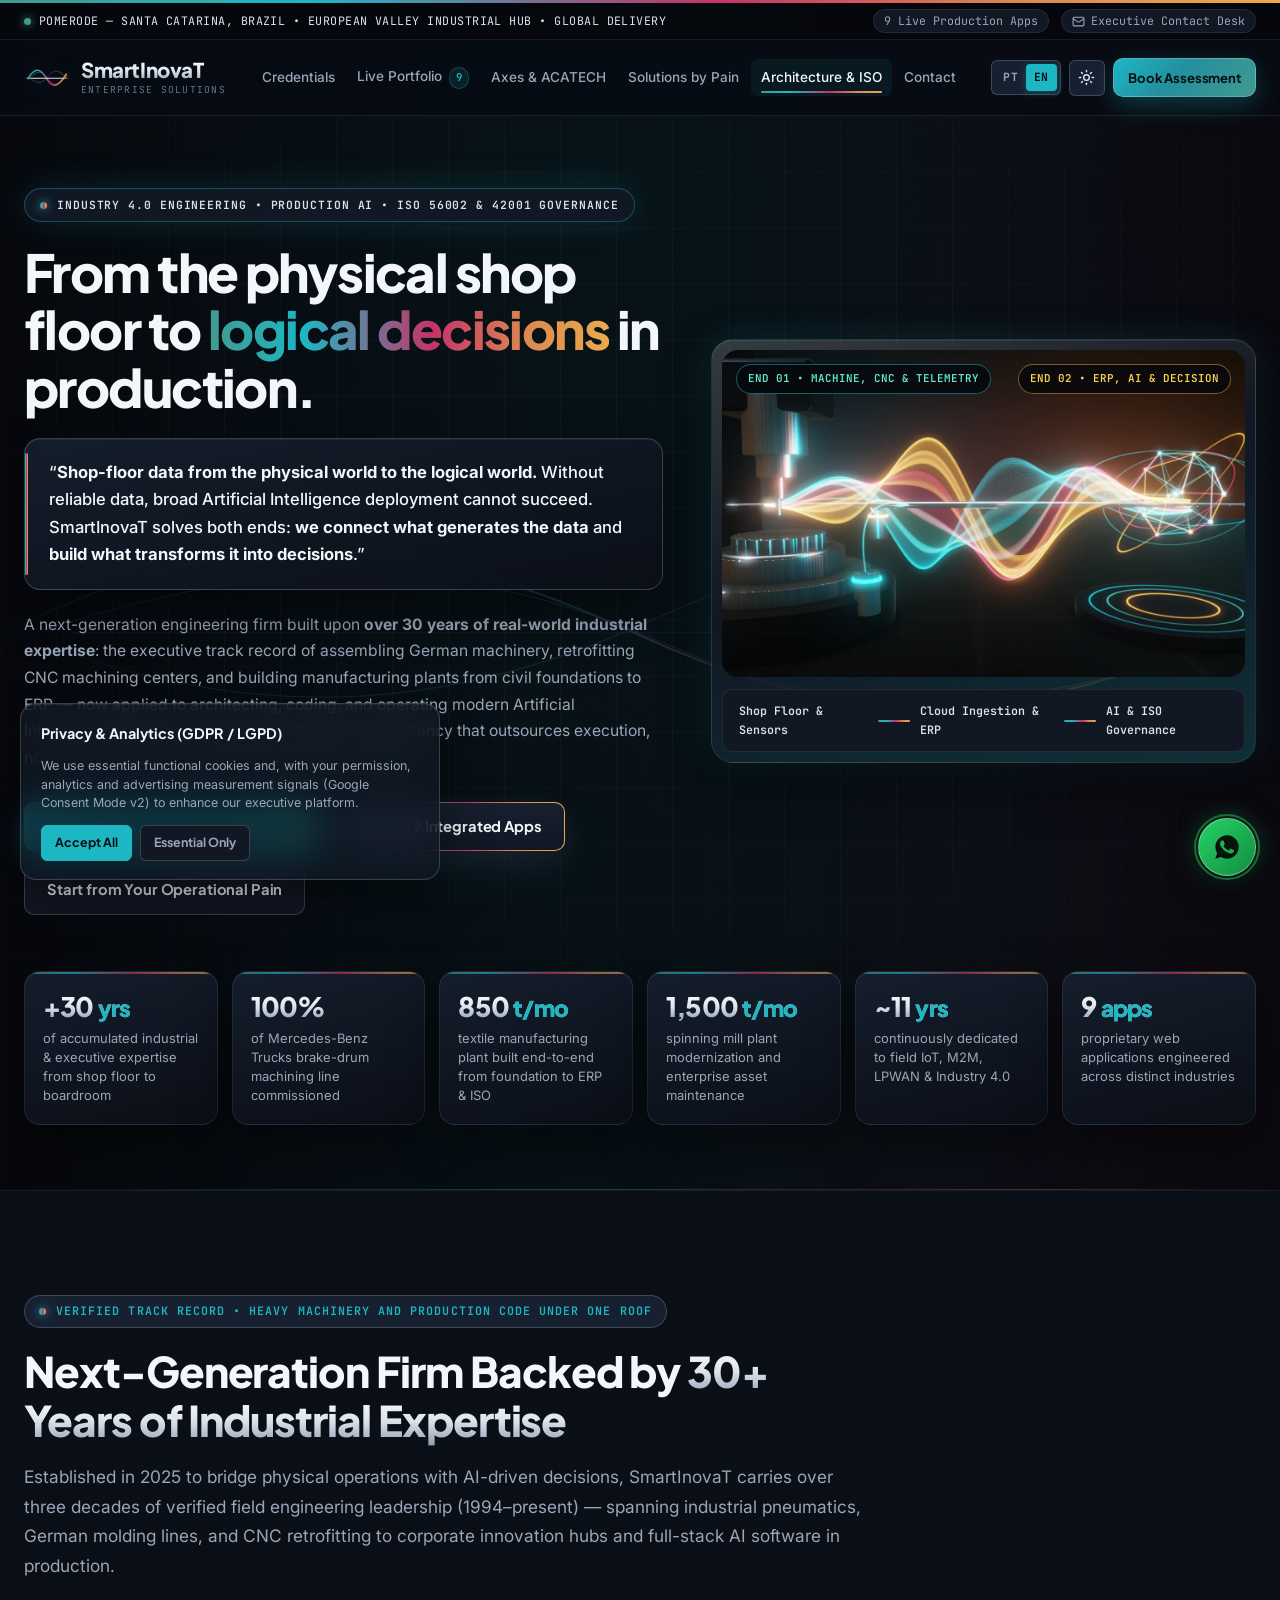
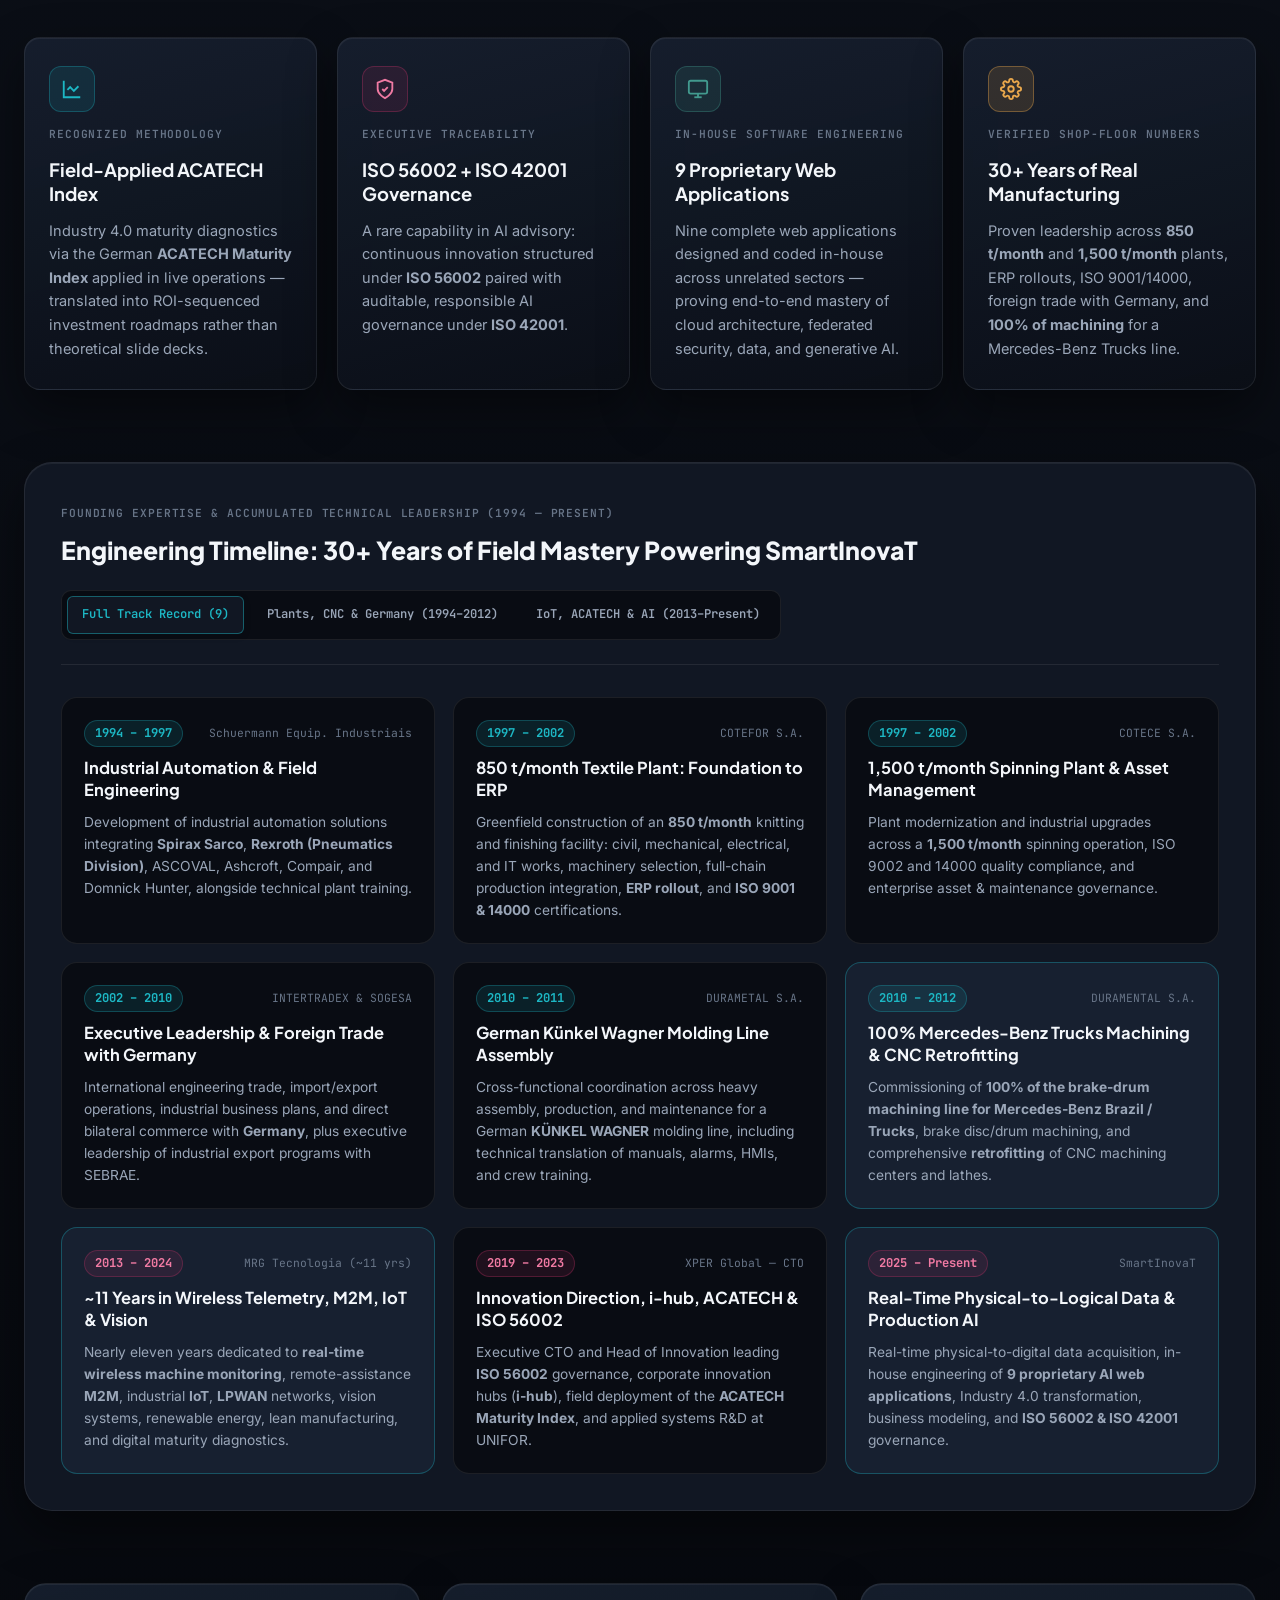
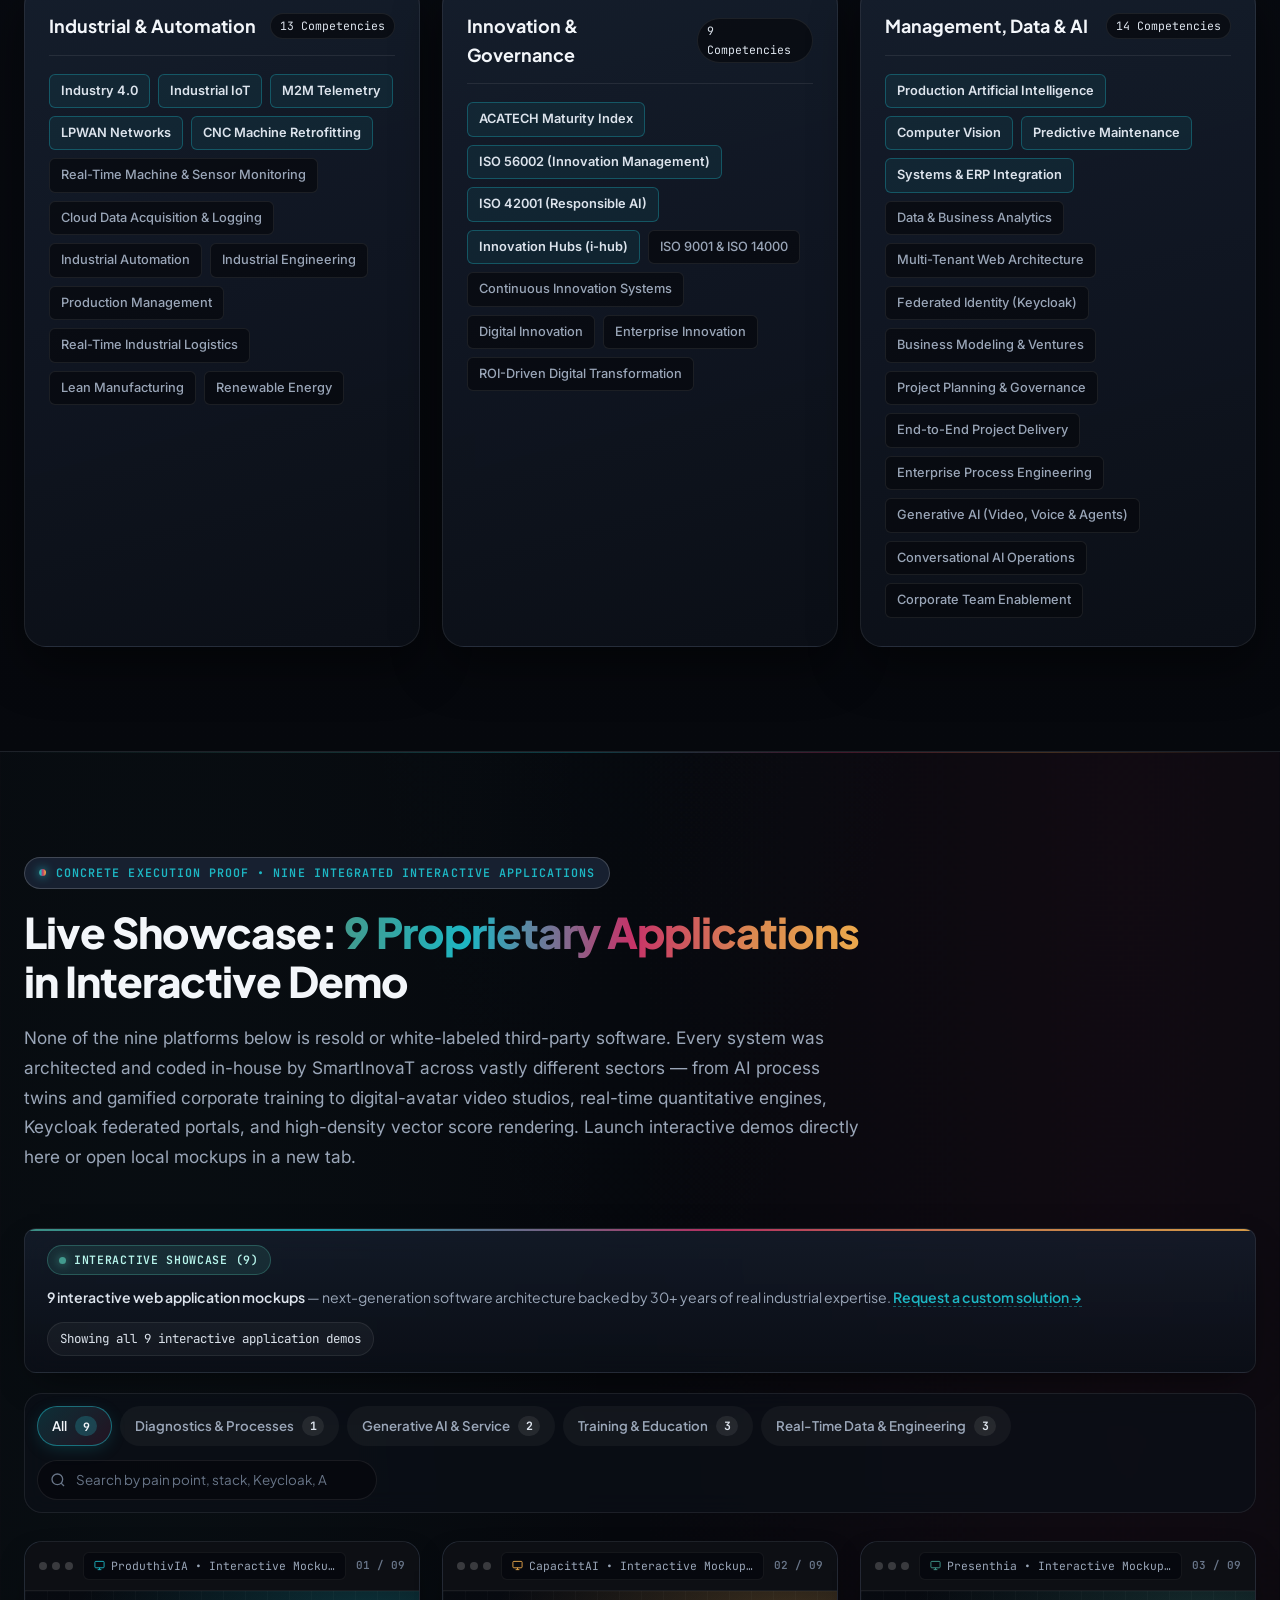
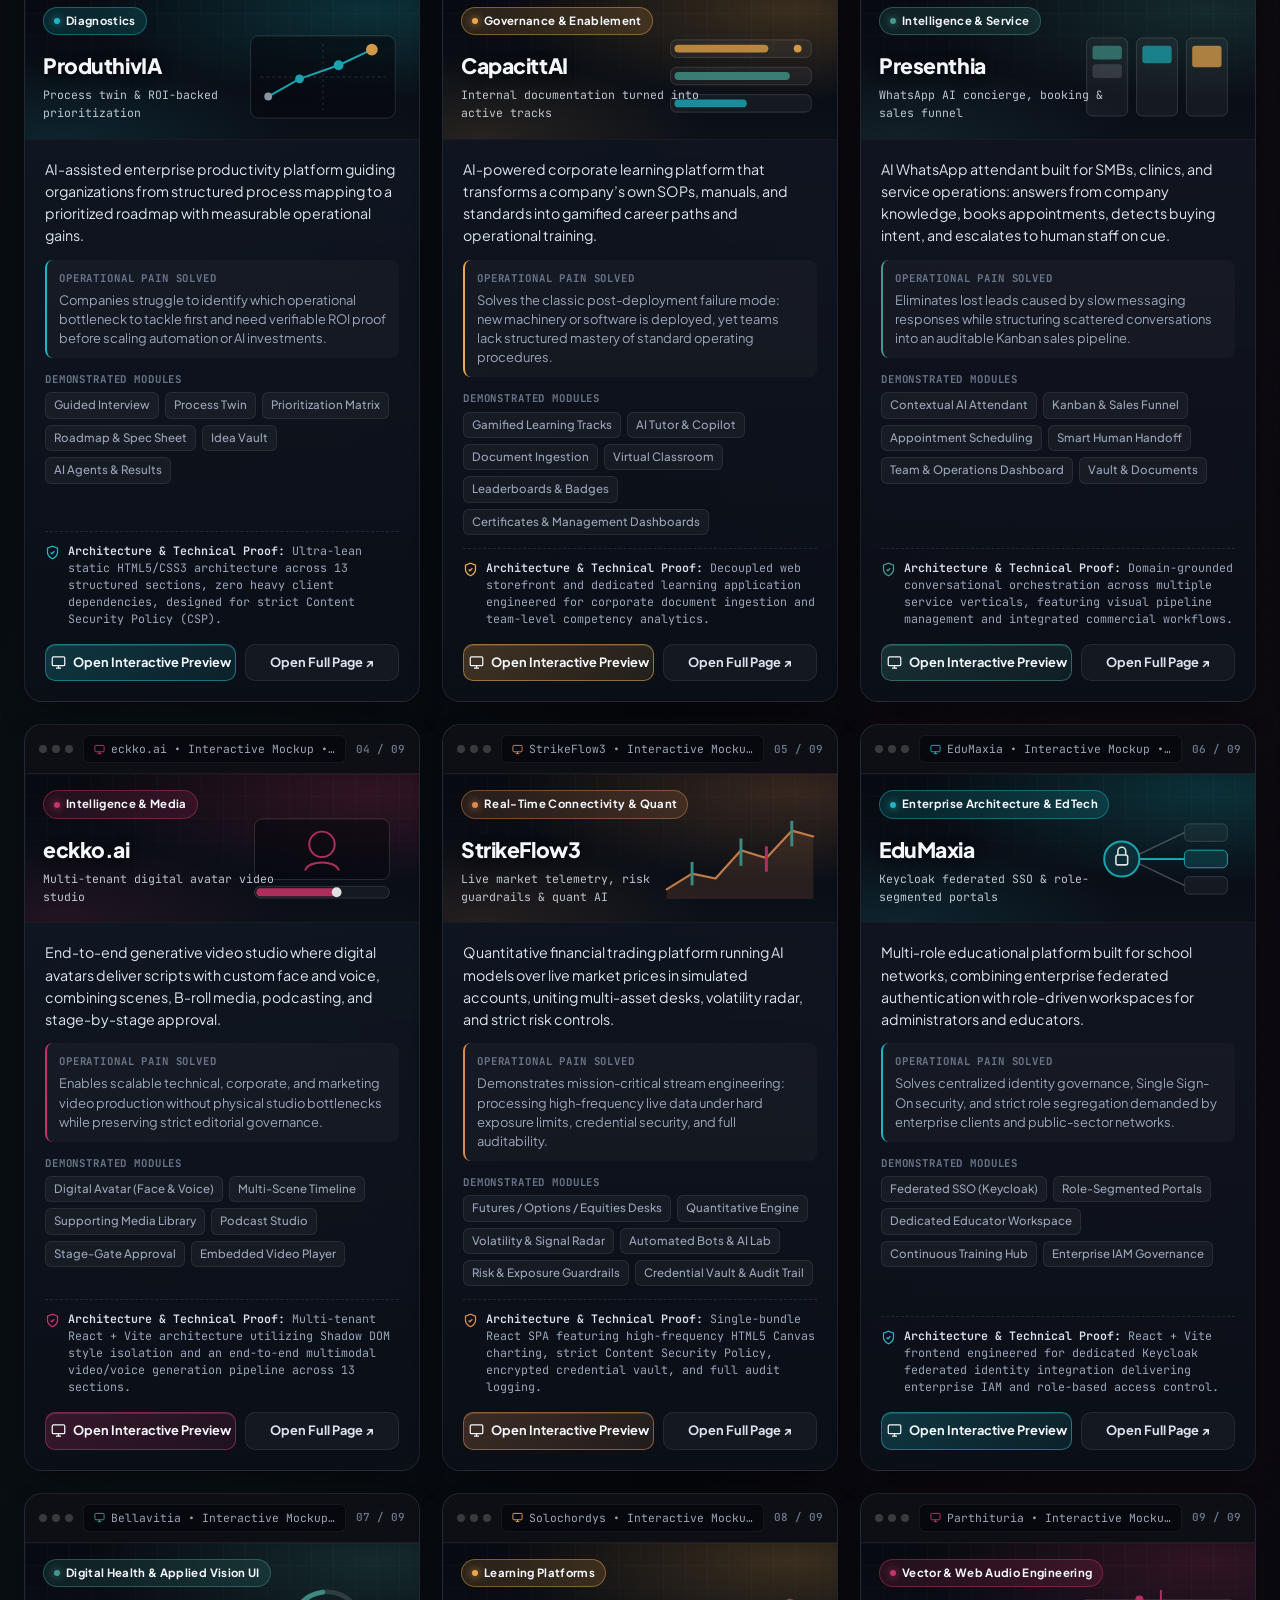
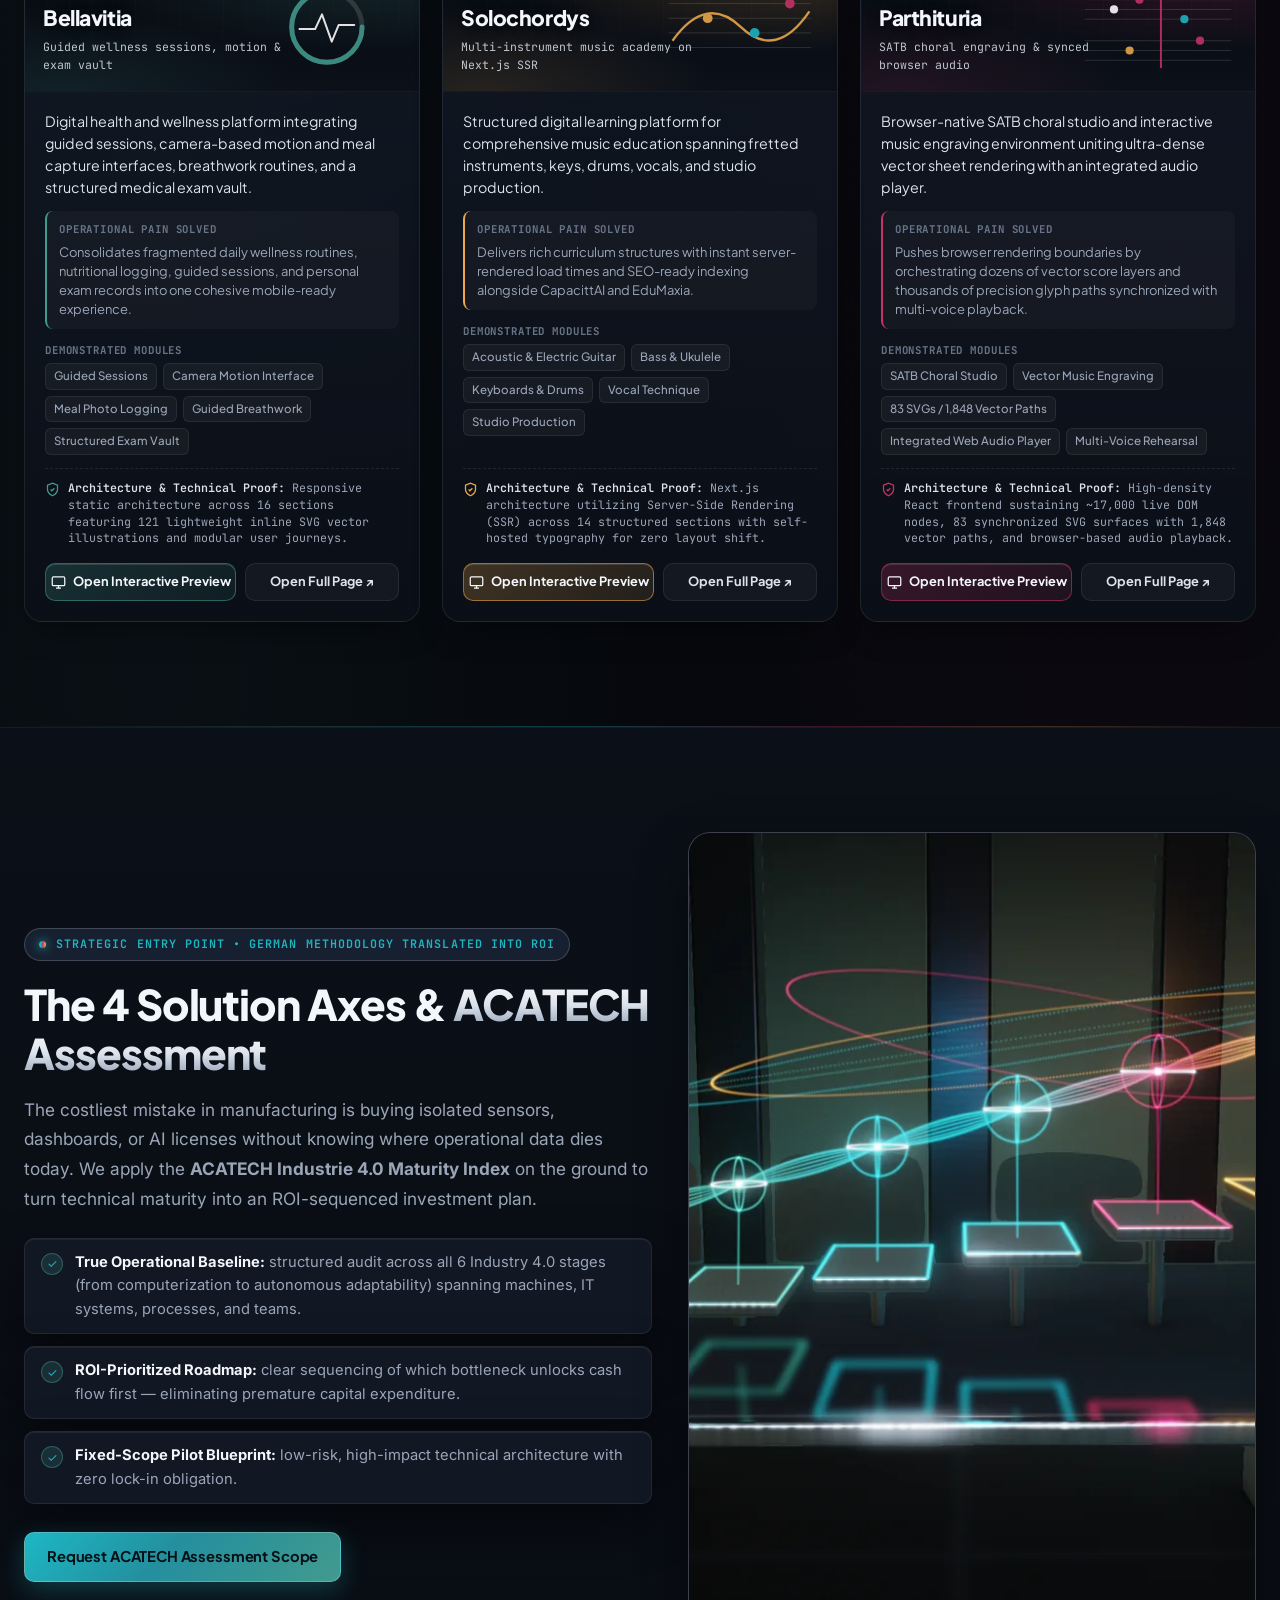
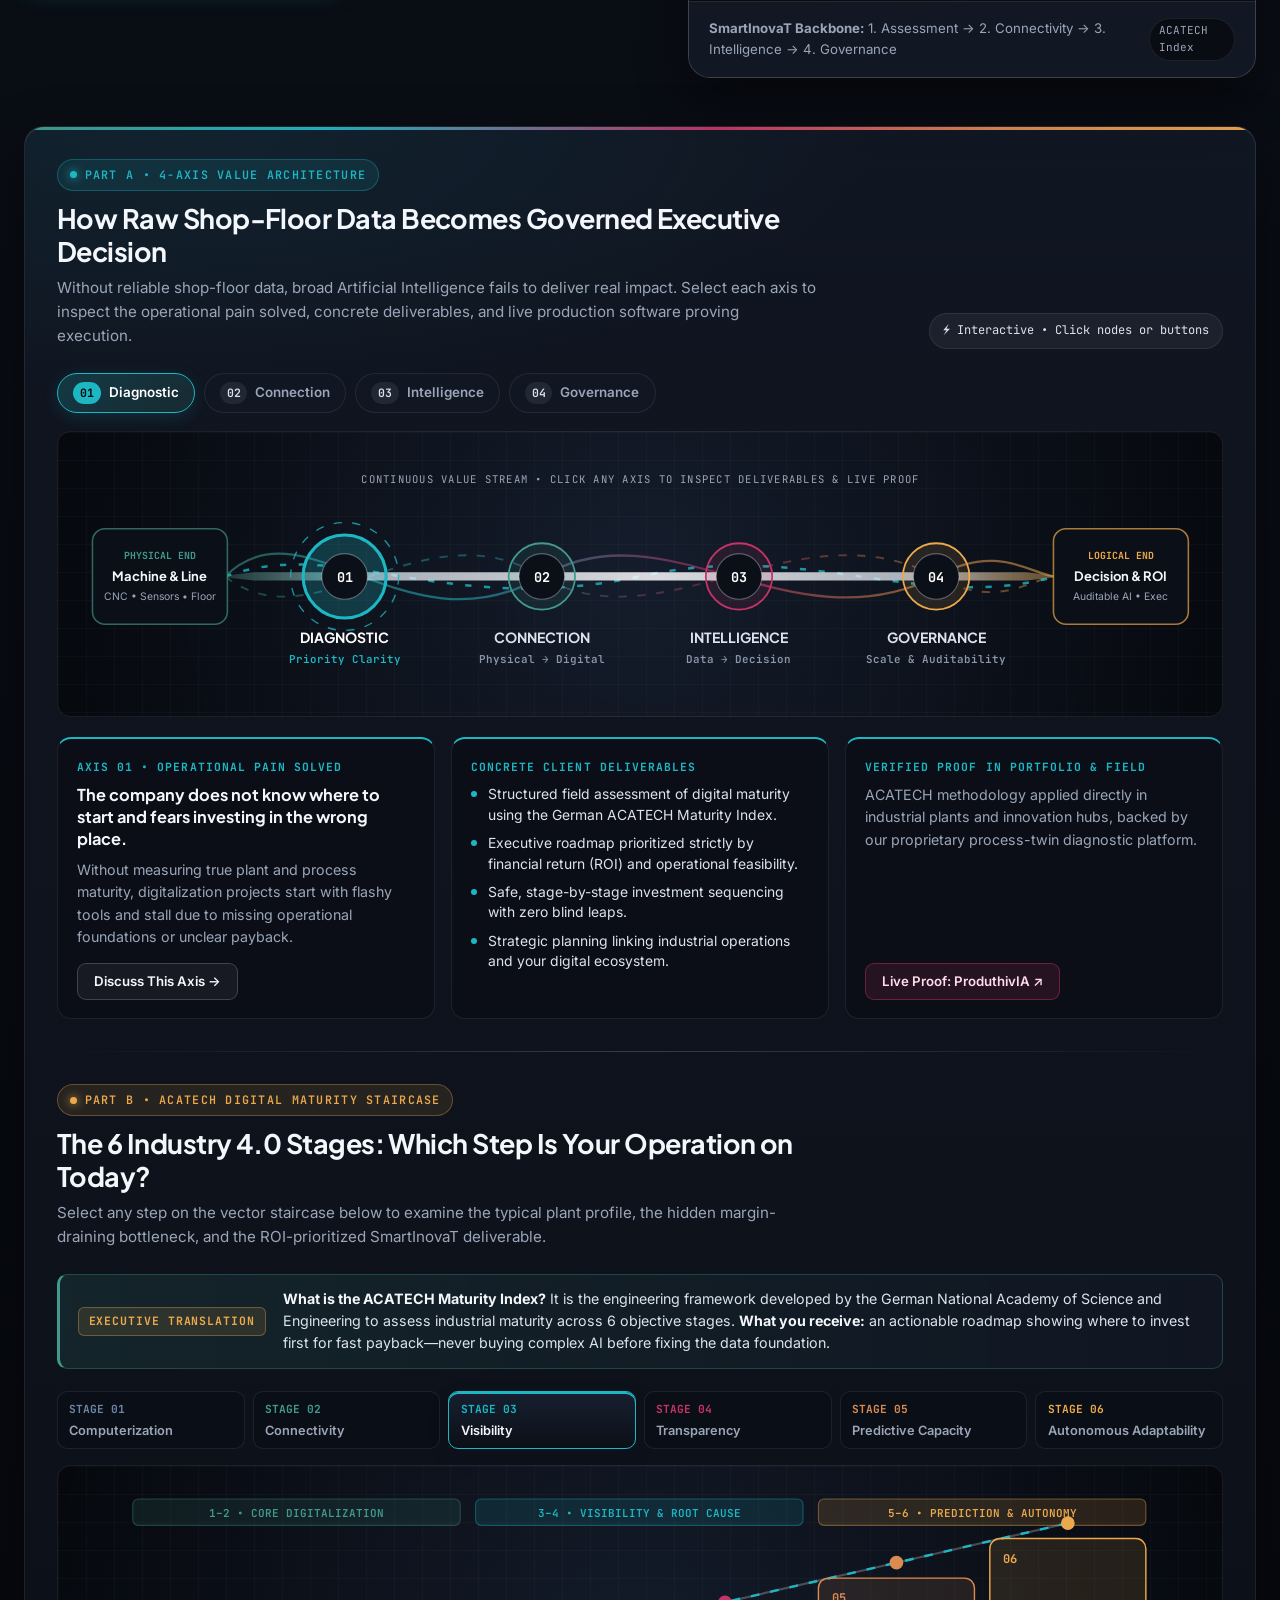
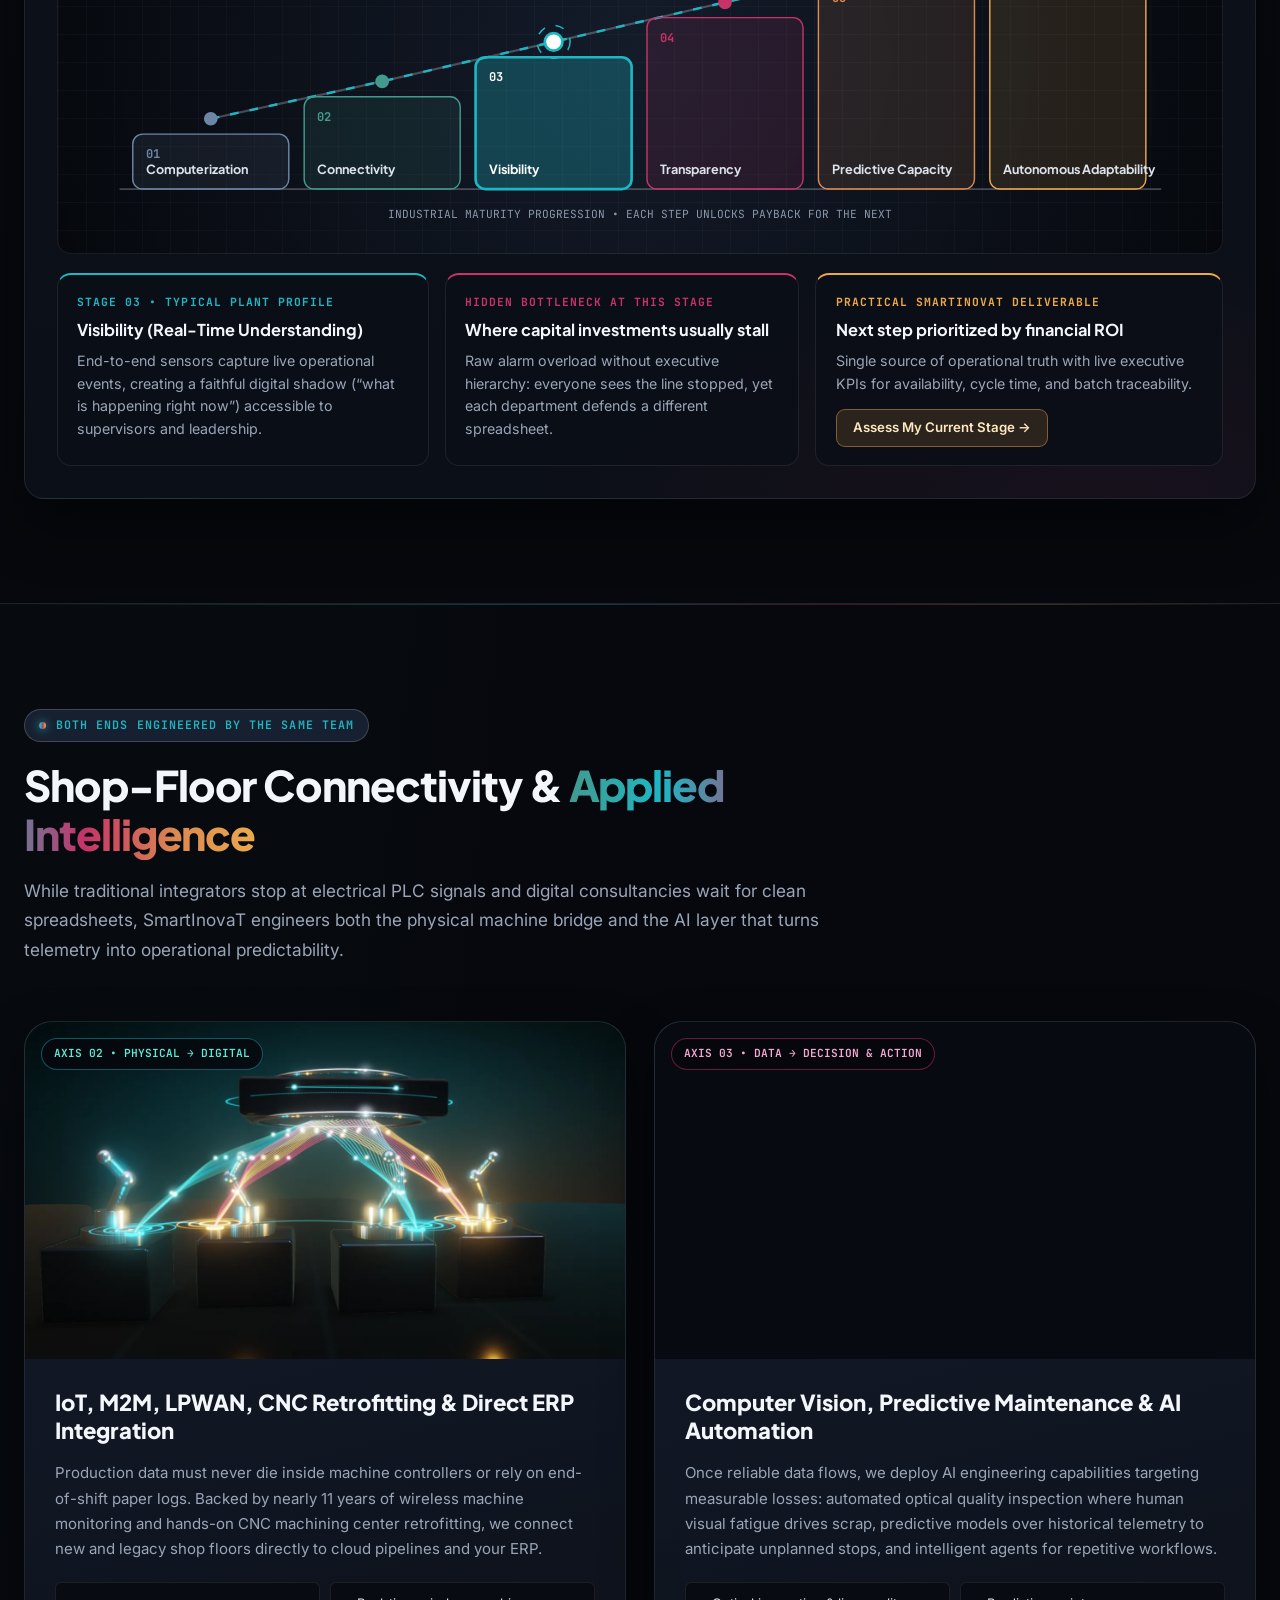
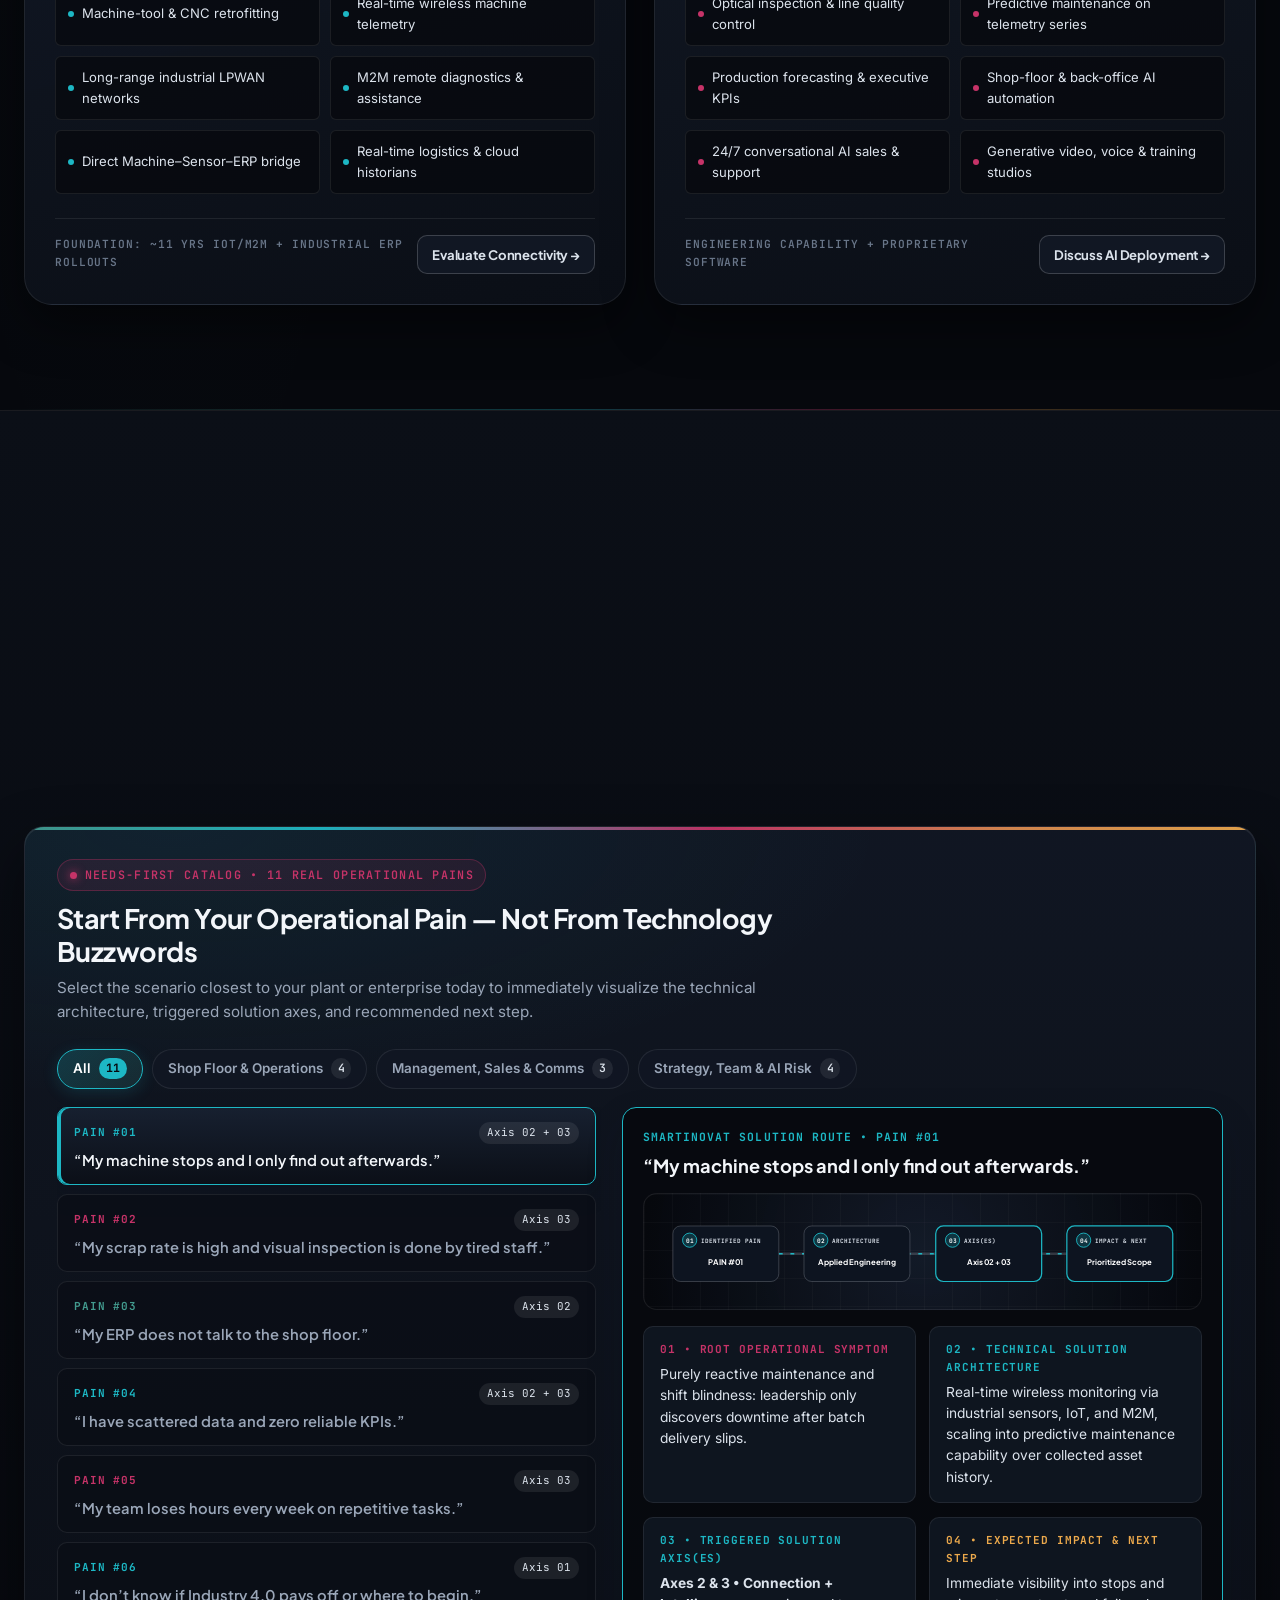
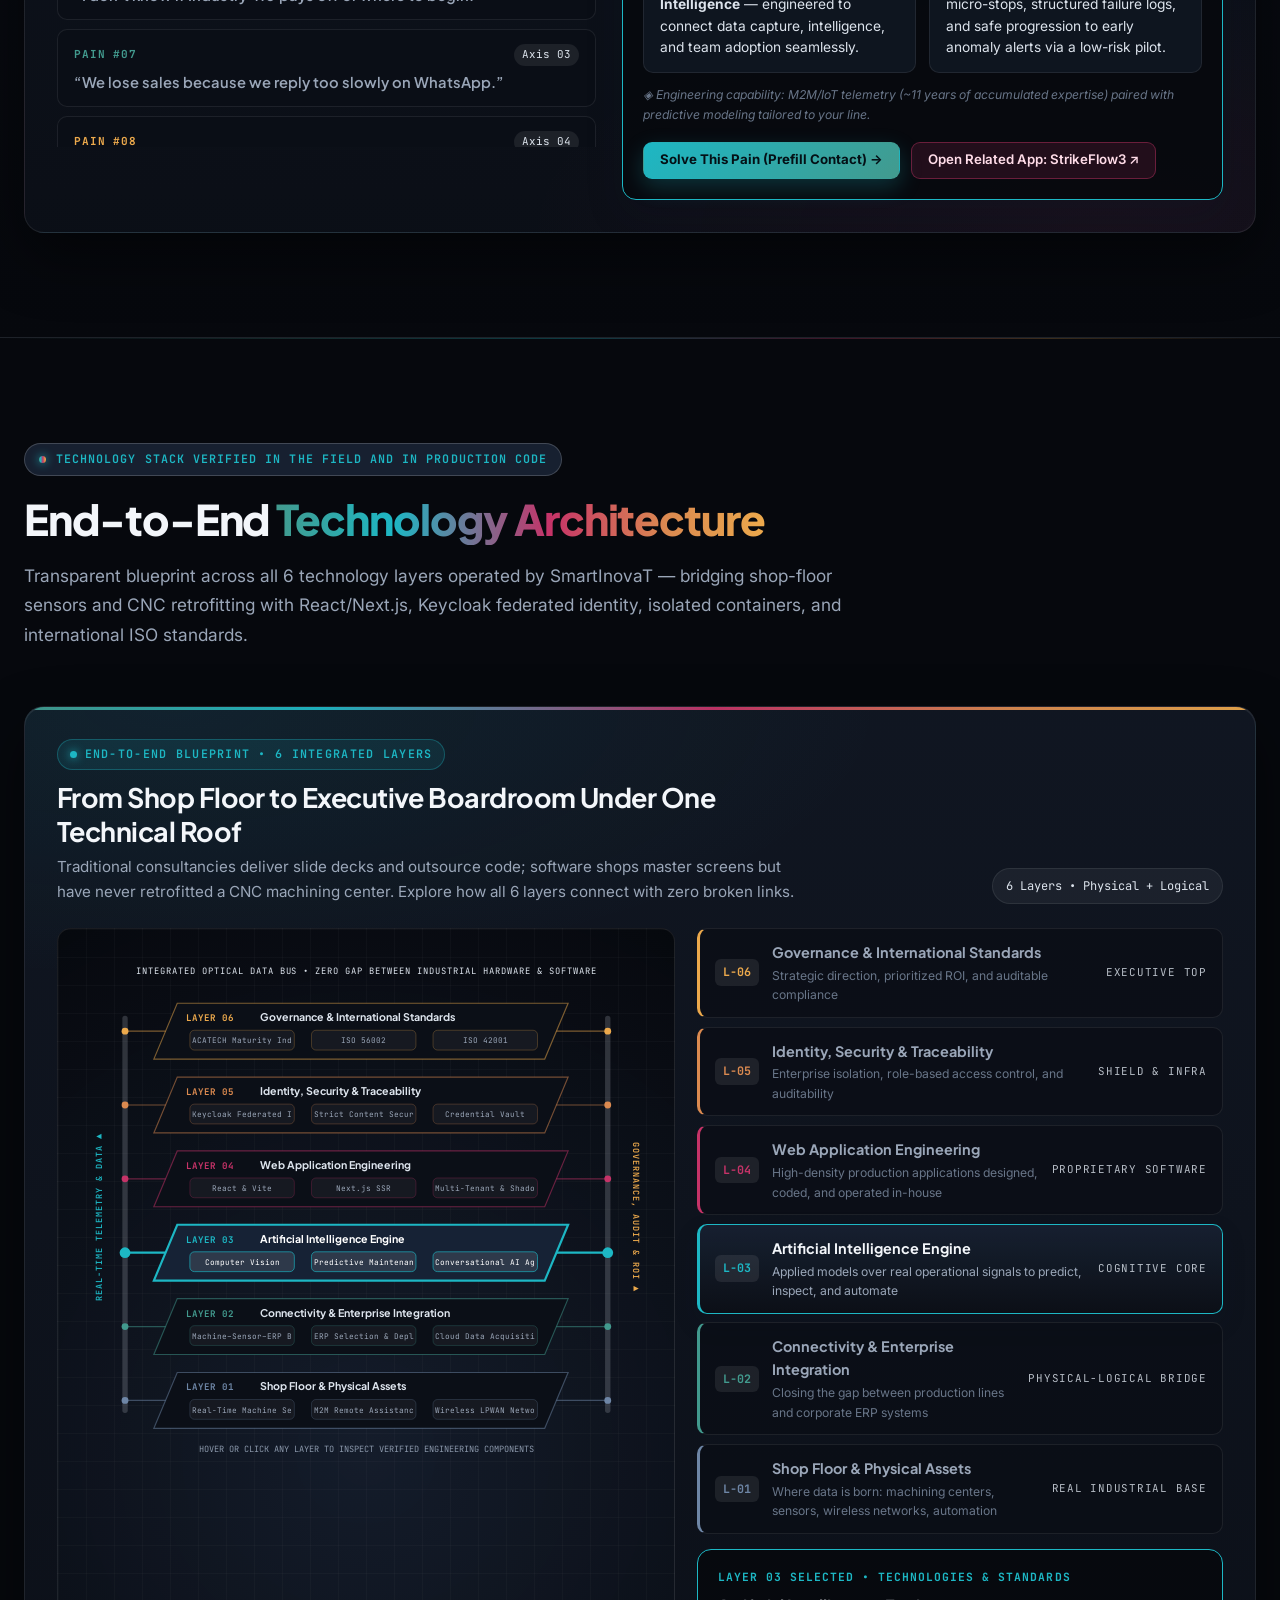
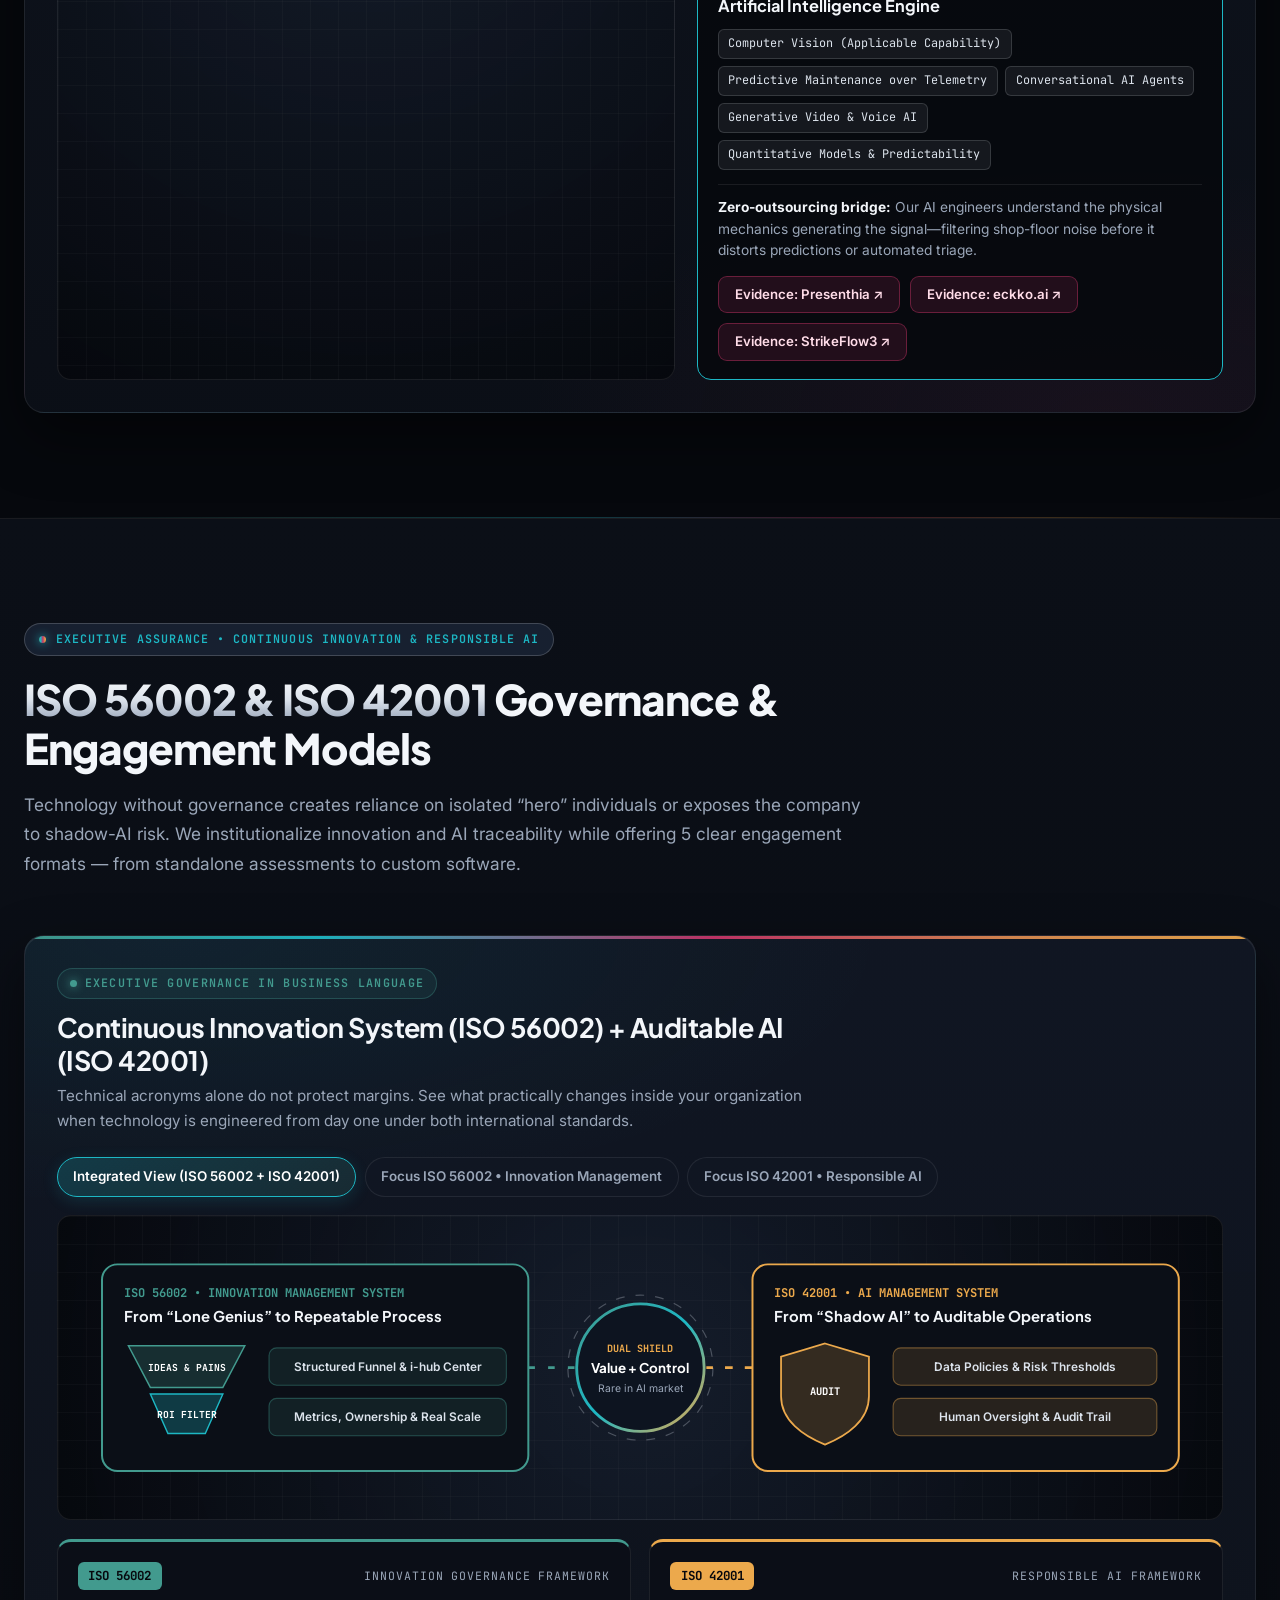
==== en/index.html @ 7043eff7 "Publica o novo site SmartInovaT (PT/EN, portfólio, SEO) Substitui a página provisória pelo site comp" ====
<!DOCTYPE html>
<html lang="en" data-lang="en" data-theme="dark">
<head>
  <meta charset="UTF-8" />
  <meta name="viewport" content="width=device-width, initial-scale=1.0" />
  <title>SmartInovaT | Industry 4.0, Industrial IoT &amp; Applied AI</title>
  <meta name="description" content="Industry 4.0 consulting, IoT/ERP connectivity, ACATECH assessments, ISO 42001 &amp; production AI (30+ yrs expertise). Request an assessment today!" />
  <meta name="robots" content="index, follow, max-image-preview:large, max-snippet:-1, max-video-preview:-1" />
  <meta name="theme-color" content="#06080d" />

  <!-- Preload LCP Hero Image (Ultrafast WebP) -->
  <link rel="preload" as="image" href="../assets/images/hero-physical-logical.webp" type="image/webp" fetchpriority="high" />

  <!-- Geo & Global Indexing Metadata -->
  <meta name="geo.region" content="BR-SC" />
  <meta name="geo.placename" content="Pomerode, Santa Catarina, Brazil" />
  <meta name="geo.position" content="-26.7406;-49.1764" />
  <meta name="ICBM" content="-26.7406, -49.1764" />

  <!-- Canonical & Bidirectional Hreflang -->
  <link rel="canonical" href="https://www.smartinovat.com/en/" />
  <link rel="alternate" hreflang="en" href="https://www.smartinovat.com/en/" />
  <link rel="alternate" hreflang="pt-BR" href="https://www.smartinovat.com/" />
  <link rel="alternate" hreflang="pt" href="https://www.smartinovat.com/" />
  <link rel="alternate" hreflang="x-default" href="https://www.smartinovat.com/" />

  <!-- Open Graph / Social -->
  <meta property="og:type" content="website" />
  <meta property="og:locale" content="en_US" />
  <meta property="og:locale:alternate" content="pt_BR" />
  <meta property="og:site_name" content="SmartInovaT" />
  <meta property="og:title" content="SmartInovaT | From Physical Shop-Floor Data to Logical AI Decisions" />
  <meta property="og:description" content="Next-generation engineering built on 30+ years of real industrial leadership: connecting what generates shop-floor data and building the AI software that turns it into governed decisions." />
  <meta property="og:url" content="https://www.smartinovat.com/en/" />
  <meta property="og:image" content="https://www.smartinovat.com/assets/images/hero-physical-logical.png" />

  <!-- Twitter Card -->
  <meta name="twitter:card" content="summary_large_image" />
  <meta name="twitter:title" content="SmartInovaT | Industry 4.0 Engineering &amp; Production AI" />
  <meta name="twitter:description" content="Shop-floor data from the physical world to the logical world. 30+ years of industrial expertise applied to IoT/ERP connectivity, 9 live AI apps, and ISO governance." />
  <meta name="twitter:image" content="https://www.smartinovat.com/assets/images/hero-physical-logical.png" />

  <!-- Pre-Paint Theme, Root Prefix & Google Consent Mode v2 Bootstrap -->
  <script>
    window.SMARTINOVAT_ROOT_PREFIX = '../';
    (function () {
      try {
        var savedTheme = localStorage.getItem('smartinovat_theme');
        if (savedTheme === 'light' || savedTheme === 'dark') {
          document.documentElement.setAttribute('data-theme', savedTheme);
        }
      } catch (_e) {}

      window.dataLayer = window.dataLayer || [];
      function gtag() { window.dataLayer.push(arguments); }
      window.gtag = gtag;

      var consentChoice = null;
      try { consentChoice = localStorage.getItem('smartinovat_consent_v2'); } catch (_e2) {}
      var granted = consentChoice === 'granted';

      gtag('consent', 'default', {
        ad_storage: granted ? 'granted' : 'denied',
        ad_user_data: granted ? 'granted' : 'denied',
        ad_personalization: granted ? 'granted' : 'denied',
        analytics_storage: granted ? 'granted' : 'denied',
        functionality_storage: 'granted',
        security_storage: 'granted',
        wait_for_update: 500
      });
    })();
  </script>

  <!-- SVG Favicon -->
  <link rel="icon" type="image/svg+xml" href="data:image/svg+xml,%3Csvg xmlns='http://www.w3.org/2000/svg' viewBox='0 0 64 64'%3E%3Crect width='64' height='64' rx='14' fill='%2306080d'/%3E%3Cdefs%3E%3ClinearGradient id='g' x1='0' y1='0' x2='1' y2='0'%3E%3Cstop offset='0%25' stop-color='%23429a8e'/%3E%3Cstop offset='28%25' stop-color='%231db7c4'/%3E%3Cstop offset='60%25' stop-color='%23c63368'/%3E%3Cstop offset='100%25' stop-color='%23eca94c'/%3E%3C/linearGradient%3E%3C/defs%3E%3Cpath d='M6 34 C16 14, 26 14, 34 34 C42 52, 50 50, 58 28' fill='none' stroke='url(%23g)' stroke-width='4.5' stroke-linecap='round'/%3E%3Cpath d='M4 32 L60 32' stroke='%23dce3ec' stroke-width='2.2' stroke-linecap='round'/%3E%3C/svg%3E" />

  <!-- Google Fonts -->
  <link rel="preconnect" href="https://fonts.googleapis.com" />
  <link rel="preconnect" href="https://fonts.gstatic.com" crossorigin />
  <link href="https://fonts.googleapis.com/css2?family=Inter:wght@400;500;600;700&amp;family=JetBrains+Mono:wght@400;500;600;700&amp;family=Plus+Jakarta+Sans:wght@600;700;800&amp;display=swap" rel="stylesheet" />

  <!-- Modular Stylesheets -->
  <link rel="stylesheet" href="../assets/css/main.css" />
  <link rel="stylesheet" href="../assets/css/portfolio.css" />
  <link rel="stylesheet" href="../assets/css/infographics.css" />

  <!-- Schema.org Advanced English @graph -->
  <script type="application/ld+json">
  {
    "@context": "https://schema.org",
    "@graph": [
      {
        "@type": ["Organization", "ProfessionalService"],
        "@id": "https://www.smartinovat.com/#organization",
        "name": "SmartInovaT",
        "alternateName": "SmartInovaT Enterprise Solutions",
        "foundingDate": "2025",
        "url": "https://www.smartinovat.com/en/",
        "logo": "https://www.smartinovat.com/assets/images/brand-wave-horizontal.jpg",
        "image": "https://www.smartinovat.com/assets/images/hero-physical-logical.png",
        "description": "Shop-floor data from the physical world to the logical world. Next-generation engineering firm built on over 30 years of real industrial leadership, IoT/M2M/LPWAN-to-ERP connectivity, 9 proprietary AI applications in production, and executive governance via ACATECH Maturity Index, ISO 56002, and ISO 42001.",
        "telephone": "+55-85-98787-5886",
        "priceRange": "$$$",
        "address": {
          "@type": "PostalAddress",
          "addressLocality": "Pomerode",
          "addressRegion": "SC",
          "addressCountry": "BR"
        },
        "geo": {
          "@type": "GeoCoordinates",
          "latitude": -26.7406,
          "longitude": -49.1764
        },
        "areaServed": [
          { "@type": "Place", "name": "Worldwide" },
          { "@type": "Country", "name": "Brazil" }
        ],
        "contactPoint": [
          {
            "@type": "ContactPoint",
            "contactType": "Executive Engineering Advisory",
            "telephone": "+55-85-98787-5886",
            "url": "https://www.smartinovat.com/en/#contato",
            "availableLanguage": ["English", "Portuguese", "German"]
          }
        ],
        "hasOfferCatalog": {
          "@type": "OfferCatalog",
          "name": "Industry 4.0, Connectivity, Production AI & Governance Services",
          "itemListElement": [
            { "@type": "Offer", "itemOffered": { "@type": "Service", "name": "Industry 4.0 Digital Maturity Assessment (ACATECH Maturity Index)" } },
            { "@type": "Offer", "itemOffered": { "@type": "Service", "name": "Shop-Floor Connectivity, IoT, M2M, LPWAN, CNC Retrofitting & ERP Integration" } },
            { "@type": "Offer", "itemOffered": { "@type": "Service", "name": "Applied Artificial Intelligence, Computer Vision & Predictive Maintenance" } },
            { "@type": "Offer", "itemOffered": { "@type": "Service", "name": "Executive Governance: ISO 56002 (Innovation) & ISO 42001 (Responsible AI)" } },
            { "@type": "Offer", "itemOffered": { "@type": "Service", "name": "Custom Full-Stack Web & AI Software Engineering" } }
          ]
        }
      },
      {
        "@type": "WebSite",
        "@id": "https://www.smartinovat.com/en/#website",
        "url": "https://www.smartinovat.com/en/",
        "name": "SmartInovaT",
        "inLanguage": ["en", "pt-BR"],
        "publisher": { "@id": "https://www.smartinovat.com/#organization" }
      },
      {
        "@type": "ItemList",
        "@id": "https://www.smartinovat.com/en/#portfolio-list",
        "name": "Portfolio of 9 Proprietary Production Web Applications — SmartInovaT",
        "numberOfItems": 9,
        "itemListElement": [
          { "@type": "ListItem", "position": 1, "item": { "@type": "SoftwareApplication", "name": "ProduthivIA", "applicationCategory": "BusinessApplication", "operatingSystem": "Web", "description": "AI-assisted process diagnostics, digital process twin, and ROI prioritization matrix." } },
          { "@type": "ListItem", "position": 2, "item": { "@type": "SoftwareApplication", "name": "CapacittAI", "applicationCategory": "EducationalApplication", "operatingSystem": "Web", "description": "Corporate AI training platform turning internal company documentation into gamified career tracks." } },
          { "@type": "ListItem", "position": 3, "item": { "@type": "SoftwareApplication", "name": "Presenthia", "applicationCategory": "BusinessApplication", "operatingSystem": "Web", "description": "WhatsApp AI concierge for scheduling, lead qualification, kanban funnel, and human handoff." } },
          { "@type": "ListItem", "position": 4, "item": { "@type": "SoftwareApplication", "name": "eckko.ai", "applicationCategory": "MultimediaApplication", "operatingSystem": "Web", "description": "Multi-tenant AI digital avatar video studio with scene editing and stage-by-stage approval." } },
          { "@type": "ListItem", "position": 5, "item": { "@type": "SoftwareApplication", "name": "StrikeFlow3", "applicationCategory": "FinanceApplication", "operatingSystem": "Web", "description": "Real-time quantitative financial market AI platform on live pricing in simulated accounts." } },
          { "@type": "ListItem", "position": 6, "item": { "@type": "SoftwareApplication", "name": "EduMaxia", "applicationCategory": "EducationalApplication", "operatingSystem": "Web", "description": "Multi-role educational network platform with Keycloak federated identity." } },
          { "@type": "ListItem", "position": 7, "item": { "@type": "SoftwareApplication", "name": "Bellavitia", "applicationCategory": "HealthApplication", "operatingSystem": "Web", "description": "Digital health and wellness platform featuring guided sessions and structured exam vault." } },
          { "@type": "ListItem", "position": 8, "item": { "@type": "SoftwareApplication", "name": "Solochordys", "applicationCategory": "EducationalApplication", "operatingSystem": "Web", "description": "Server-side rendered Next.js multi-instrument music and studio learning platform." } },
          { "@type": "ListItem", "position": 9, "item": { "@type": "SoftwareApplication", "name": "Parthituria", "applicationCategory": "MultimediaApplication", "operatingSystem": "Web", "description": "High-density SVG SATB choral score engraving studio synchronized with browser audio." } }
        ]
      },
      {
        "@type": "FAQPage",
        "@id": "https://www.smartinovat.com/en/#faq-schema",
        "mainEntity": [
          {
            "@type": "Question",
            "name": "Where should a manufacturer start when machines are not connected and operational KPIs are unreliable?",
            "acceptedAnswer": {
              "@type": "Answer",
              "text": "Start with our fixed-scope ACATECH Digital Maturity Assessment. Rather than buying isolated sensors or AI licenses in the dark, we audit all 6 Industry 4.0 maturity stages on the ground, pinpoint where operational data dies today, and deliver an ROI-prioritized roadmap paired with a low-risk pilot blueprint."
            }
          },
          {
            "@type": "Question",
            "name": "Can legacy CNC machining centers and industrial equipment be connected to our ERP without replacing heavy machinery?",
            "acceptedAnswer": {
              "@type": "Answer",
              "text": "Yes. Combining hands-on machine-tool retrofitting expertise, non-invasive industrial sensors, M2M telemetry, and long-range wireless networks (LPWAN/IoT), we capture real-time signals from legacy equipment and bridge them directly into cloud storage and your corporate ERP."
            }
          },
          {
            "@type": "Question",
            "name": "How does SmartInovaT differ from traditional management consultancies and pure software agencies?",
            "acceptedAnswer": {
              "@type": "Answer",
              "text": "SmartInovaT is a next-generation firm built on over 30 years of verified industrial leadership — including 850 t/month and 1,500 t/month plants, German molding lines, and 100% of Mercedes-Benz Trucks brake-drum machining — combined with in-house engineering operating 9 proprietary web and AI applications in production."
            }
          },
          {
            "@type": "Question",
            "name": "What concrete business deliverables do ISO 56002 and ISO 42001 governance provide?",
            "acceptedAnswer": {
              "@type": "Answer",
              "text": "ISO 56002 turns innovation from isolated events into a repeatable management system with clear funnels and metrics. ISO 42001 establishes corporate policies, risk controls, data protection, and auditable traceability for responsible Artificial Intelligence deployment."
            }
          },
          {
            "@type": "Question",
            "name": "Does SmartInovaT build custom web software and AI agents beyond manufacturing?",
            "acceptedAnswer": {
              "@type": "Answer",
              "text": "Yes. Our 9 live proprietary applications span process diagnostics, gamified corporate learning, WhatsApp AI sales concierges, multi-tenant avatar video studios, real-time quantitative analytics, Keycloak federated portals, wellness, and complex vector audio rendering. If your challenge involves data, process, or decisions, we build it end-to-end."
            }
          }
        ]
      }
    ]
  }
  </script>
</head>
<body id="topo">
  <a href="#conteudo-principal" class="skip-link" data-i18n="skip_link">Skip to main content</a>
  <div id="live-announcer" class="sr-only" aria-live="polite" aria-atomic="true"></div>

  <!-- 1. TOP RIBBON + FIXED GLASSMORPHIC HEADER -->
  <div class="spectrum-bar" aria-hidden="true"></div>
  <div class="top-ribbon">
    <div class="container top-ribbon__inner">
      <div class="top-ribbon__location">
        <span class="top-ribbon__pulse" aria-hidden="true"></span>
        <span data-i18n="ribbon_location">POMERODE — SANTA CATARINA, BRAZIL • EUROPEAN VALLEY INDUSTRIAL HUB • GLOBAL DELIVERY</span>
      </div>
      <div class="top-ribbon__contacts">
        <a class="ribbon-chip" href="#portfolio">
          <span data-i18n="ribbon_apps">9 Live Production Apps</span>
        </a>
        <a class="ribbon-chip" href="#contato">
          <svg width="13" height="13" viewBox="0 0 24 24" fill="none" stroke="currentColor" stroke-width="2" aria-hidden="true"><rect x="2" y="4" width="20" height="16" rx="2"/><path d="m22 7-8.97 5.7a1.94 1.94 0 0 1-2.06 0L2 7"/></svg>
          <span data-i18n="ribbon_contact">Executive Contact Desk</span>
        </a>
      </div>
    </div>
  </div>

  <header class="site-header" id="site-header">
    <div class="container site-header__inner">
      <a href="#topo" class="brand-logo" aria-label="SmartInovaT">
        <svg class="brand-logo__mark" viewBox="0 0 96 60" fill="none" xmlns="http://www.w3.org/2000/svg" aria-hidden="true">
          <defs>
            <linearGradient id="logoSpectrum1" x1="4" y1="30" x2="92" y2="30" gradientUnits="userSpaceOnUse">
              <stop offset="0%" stop-color="#429a8e" />
              <stop offset="28%" stop-color="#1db7c4" />
              <stop offset="58%" stop-color="#c63368" />
              <stop offset="82%" stop-color="#db8a50" />
              <stop offset="100%" stop-color="#eca94c" />
            </linearGradient>
            <linearGradient id="logoBeam" x1="0" y1="30" x2="96" y2="30" gradientUnits="userSpaceOnUse">
              <stop offset="0%" stop-color="#dce3ec" stop-opacity="0" />
              <stop offset="20%" stop-color="#f3f6fa" stop-opacity="0.95" />
              <stop offset="80%" stop-color="#dce3ec" stop-opacity="0.95" />
              <stop offset="100%" stop-color="#dce3ec" stop-opacity="0" />
            </linearGradient>
          </defs>
          <path d="M8 31 C22 8, 34 8, 47 31 C59 52, 71 50, 88 22" stroke="url(#logoSpectrum1)" stroke-width="3.2" stroke-linecap="round" opacity="0.95" />
          <path d="M10 33 C25 14, 38 12, 51 33 C63 49, 75 45, 90 25" stroke="url(#logoSpectrum1)" stroke-width="1.6" stroke-linecap="round" opacity="0.62" />
          <path d="M12 29 C26 44, 39 42, 52 25 C64 10, 76 14, 89 31" stroke="url(#logoSpectrum1)" stroke-width="1.5" stroke-linecap="round" opacity="0.5" />
          <path d="M2 30.5 L94 30.5" stroke="url(#logoBeam)" stroke-width="2.4" stroke-linecap="round" />
        </svg>
        <div class="brand-logo__text">
          <span class="brand-logo__wordmark">SmartInovaT</span>
          <span class="brand-logo__sub" data-i18n="brand_sub">Enterprise Solutions</span>
        </div>
      </a>

      <nav class="primary-nav" id="primary-nav" aria-label="Primary navigation" data-i18n-aria="nav_aria">
        <a href="#qualificacoes" class="nav-link" data-i18n="nav_qualifications">Credentials</a>
        <a href="#portfolio" class="nav-link"><span data-i18n="nav_portfolio">Live Portfolio</span> <span class="nav-badge">9</span></a>
        <a href="#eixos-acatech" class="nav-link" data-i18n="nav_axes">Axes &amp; ACATECH</a>
        <a href="#catalogo-dores" class="nav-link" data-i18n="nav_pains">Solutions by Pain</a>
        <a href="#arquitetura" class="nav-link" data-i18n="nav_arch">Architecture &amp; ISO</a>
        <a href="#contato" class="nav-link" data-i18n="nav_contact">Contact</a>
      </nav>

      <div class="header-actions">
        <div class="lang-switch" role="group" aria-label="Select language / Selecionar idioma">
          <button type="button" class="lang-switch__btn" data-set-lang="pt" aria-pressed="false" title="Português (Brasil)">PT</button>
          <button type="button" class="lang-switch__btn is-active" data-set-lang="en" aria-pressed="true" title="English (Global)">EN</button>
        </div>

        <button type="button" class="theme-toggle-btn" id="theme-toggle-btn" aria-label="Toggle light or dark mode" data-i18n-aria="theme_toggle_aria" title="Light / Dark Theme">
          <svg class="theme-icon-sun" width="17" height="17" viewBox="0 0 24 24" fill="none" stroke="currentColor" stroke-width="2" stroke-linecap="round" aria-hidden="true"><circle cx="12" cy="12" r="4"/><path d="M12 2v2"/><path d="M12 20v2"/><path d="m4.93 4.93 1.41 1.41"/><path d="m17.66 17.66 1.41 1.41"/><path d="M2 12h2"/><path d="M20 12h2"/><path d="m6.34 17.66-1.41 1.41"/><path d="m19.07 4.93-1.41 1.41"/></svg>
          <svg class="theme-icon-moon" width="17" height="17" viewBox="0 0 24 24" fill="none" stroke="currentColor" stroke-width="2" stroke-linecap="round" aria-hidden="true"><path d="M12 3a6 6 0 0 0 9 9 9 9 0 1 1-9-9Z"/></svg>
        </button>

        <button type="button" class="btn btn--primary btn--sm" data-prefill-topic="Diagnóstico ACATECH" data-i18n="header_cta">
          Book Assessment
        </button>

        <button type="button" class="mobile-menu-toggle" id="mobile-menu-toggle" aria-expanded="false" aria-controls="primary-nav" aria-label="Open navigation menu">
          <svg width="21" height="21" viewBox="0 0 24 24" fill="none" stroke="currentColor" stroke-width="2" stroke-linecap="round"><line x1="3" y1="6" x2="21" y2="6"/><line x1="3" y1="12" x2="21" y2="12"/><line x1="3" y1="18" x2="21" y2="18"/></svg>
        </button>
      </div>
    </div>
  </header>

  <main id="conteudo-principal">
    <!-- 2. CINEMATIC HERO -->
    <section class="hero" aria-labelledby="hero-heading">
      <svg class="hero__ambient-wave" viewBox="0 0 1440 380" fill="none" xmlns="http://www.w3.org/2000/svg" aria-hidden="true">
        <defs>
          <linearGradient id="heroWaveGrad" x1="0" y1="190" x2="1440" y2="190" gradientUnits="userSpaceOnUse">
            <stop offset="0%" stop-color="#429a8e" stop-opacity="0" />
            <stop offset="18%" stop-color="#429a8e" />
            <stop offset="38%" stop-color="#1db7c4" />
            <stop offset="62%" stop-color="#c63368" />
            <stop offset="82%" stop-color="#eca94c" />
            <stop offset="100%" stop-color="#eca94c" stop-opacity="0" />
          </linearGradient>
        </defs>
        <path d="M0 195 C260 60, 460 75, 720 195 C980 315, 1180 295, 1440 165" stroke="url(#heroWaveGrad)" stroke-width="2.2" />
        <path d="M0 205 C290 105, 500 95, 750 205 C1010 320, 1210 260, 1440 185" stroke="url(#heroWaveGrad)" stroke-width="1.3" opacity="0.65" />
        <path d="M0 185 C260 295, 490 290, 740 175 C990 60, 1190 100, 1440 205" stroke="url(#heroWaveGrad)" stroke-width="1.4" opacity="0.5" />
        <line x1="80" y1="192" x2="1360" y2="192" stroke="#dce3ec" stroke-opacity="0.22" stroke-width="1.2" />
      </svg>

      <div class="container">
        <div class="hero__grid">
          <div class="hero__content reveal-item">
            <div class="hero__badge">
              <span class="eyebrow__dot" aria-hidden="true"></span>
              <span data-i18n="hero_badge">INDUSTRY 4.0 ENGINEERING • PRODUCTION AI • ISO 56002 &amp; 42001 GOVERNANCE</span>
            </div>

            <h1 class="hero__title" id="hero-heading" data-i18n-html="hero_title_html">
              From the physical shop floor to <span class="text-spectrum">logical decisions</span> in production.
            </h1>

            <blockquote class="hero__positioning-box">
              <p class="hero__positioning-quote" data-i18n-html="hero_quote_html">
                “<strong>Shop-floor data from the physical world to the logical world.</strong> Without reliable data, broad Artificial Intelligence deployment cannot succeed. SmartInovaT solves both ends: <strong>we connect what generates the data</strong> and <strong>build what transforms it into decisions</strong>.”
              </p>
            </blockquote>

            <p class="hero__subcopy" data-i18n-html="hero_subcopy_html">
              A next-generation engineering firm built upon <strong>over 30 years of real-world industrial expertise</strong>: the executive track record of assembling German machinery, retrofitting CNC machining centers, and building manufacturing plants from civil foundations to ERP — now applied to architecting, coding, and operating modern Artificial Intelligence platforms in production. Neither a consultancy that outsources execution, nor a software shop detached from heavy machinery.
            </p>

            <div class="hero__cta-row">
              <button type="button" class="btn btn--primary" data-prefill-topic="Diagnóstico ACATECH">
                <span data-i18n="hero_cta_1">Request ACATECH Assessment</span>
                <svg width="17" height="17" viewBox="0 0 24 24" fill="none" stroke="currentColor" stroke-width="2.4" aria-hidden="true"><path d="M5 12h14"/><path d="m12 5 7 7-7 7"/></svg>
              </button>
              <a href="#portfolio" class="btn btn--spectrum">
                <span data-i18n="hero_cta_2">Explore 9 Live Applications</span>
              </a>
              <a href="#catalogo-dores" class="btn btn--ghost">
                <span data-i18n="hero_cta_3">Start from Your Operational Pain</span>
              </a>
            </div>
          </div>

          <div class="hero-visual reveal-item">
            <div class="hero-visual__frame">
              <div class="hero-visual__viewport">
                <picture>
                  <source srcset="../assets/images/hero-physical-logical.webp" type="image/webp" />
                  <img
                    src="../assets/images/hero-physical-logical.png"
                    alt="Technological bridge connecting industrial CNC machining centers and sensors in the physical world to analytical ERP and AI architectures in the logical world"
                    data-i18n-alt="hero_img_alt"
                    class="hero-visual__img"
                    width="1376"
                    height="768"
                    fetchpriority="high"
                    decoding="async"
                  />
                </picture>
                <div class="hero-visual__hud-top">
                  <span class="hud-pill hud-pill--cyan" data-i18n="hero_hud_1">END 01 • MACHINE, CNC &amp; TELEMETRY</span>
                  <span class="hud-pill hud-pill--amber" data-i18n="hero_hud_2">END 02 • ERP, AI &amp; DECISION</span>
                </div>
              </div>
              <div class="hero-visual__bridge-bar">
                <span class="bridge-node" data-i18n="hero_bridge_1">Shop Floor &amp; Sensors</span>
                <span class="bridge-line" aria-hidden="true"></span>
                <span class="bridge-node" data-i18n="hero_bridge_2">Cloud Ingestion &amp; ERP</span>
                <span class="bridge-line" aria-hidden="true"></span>
                <span class="bridge-node" data-i18n="hero_bridge_3">AI &amp; ISO Governance</span>
              </div>
            </div>
          </div>
        </div>

        <div class="metrics-strip">
          <article class="metric-card reveal-item">
            <div class="metric-card__value">
              <span data-counter="30" data-prefix="+">+30</span> <span class="metric-card__unit" data-i18n="m1_unit">yrs</span>
            </div>
            <p class="metric-card__label" data-i18n="m1_label">of accumulated industrial &amp; executive expertise from shop floor to boardroom</p>
          </article>

          <article class="metric-card reveal-item">
            <div class="metric-card__value">
              <span data-counter="100" data-suffix="%">100%</span>
            </div>
            <p class="metric-card__label" data-i18n="m2_label">of Mercedes-Benz Trucks brake-drum machining line commissioned</p>
          </article>

          <article class="metric-card reveal-item">
            <div class="metric-card__value">
              <span data-counter="850">850</span> <span class="metric-card__unit" data-i18n="m3_unit">t/mo</span>
            </div>
            <p class="metric-card__label" data-i18n="m3_label">textile manufacturing plant built end-to-end from foundation to ERP &amp; ISO</p>
          </article>

          <article class="metric-card reveal-item">
            <div class="metric-card__value">
              <span data-counter="1500">1,500</span> <span class="metric-card__unit" data-i18n="m4_unit">t/mo</span>
            </div>
            <p class="metric-card__label" data-i18n="m4_label">spinning mill plant modernization and enterprise asset maintenance</p>
          </article>

          <article class="metric-card reveal-item">
            <div class="metric-card__value">
              <span data-counter="11" data-prefix="~">~11</span> <span class="metric-card__unit" data-i18n="m5_unit">yrs</span>
            </div>
            <p class="metric-card__label" data-i18n="m5_label">continuously dedicated to field IoT, M2M, LPWAN &amp; Industry 4.0</p>
          </article>

          <article class="metric-card reveal-item">
            <div class="metric-card__value">
              <span data-counter="9">9</span> <span class="metric-card__unit" data-i18n="m6_unit">apps</span>
            </div>
            <p class="metric-card__label" data-i18n="m6_label">proprietary web applications in production across distinct industries</p>
          </article>
        </div>
      </div>
    </section>

    <div class="section-divider" aria-hidden="true"></div>

    <!-- 3. CREDENTIALS & 30+ YEARS OF INDUSTRIAL EXPERTISE -->
    <section class="section section--alt" id="qualificacoes" aria-labelledby="qualificacoes-heading">
      <div class="container">
        <header class="section-header reveal-item">
          <div class="eyebrow">
            <span class="eyebrow__dot" aria-hidden="true"></span>
            <span data-i18n="qual_eyebrow">VERIFIED TRACK RECORD • HEAVY MACHINERY AND PRODUCTION CODE UNDER ONE ROOF</span>
          </div>
          <h2 class="section-title" id="qualificacoes-heading" data-i18n-html="qual_title_html">
            Next-Generation Firm Backed by <span class="text-metallic">30+ Years of Industrial Expertise</span>
          </h2>
          <p class="section-lead" data-i18n="qual_lead">
            Established in 2025 to bridge physical operations with AI-driven decisions, SmartInovaT carries over three decades of verified field engineering leadership (1994–present) — spanning industrial pneumatics, German molding lines, and CNC retrofitting to corporate innovation hubs and full-stack AI software in production.
          </p>
        </header>

        <div class="diff-grid">
          <article class="diff-card reveal-item">
            <div class="diff-card__icon" aria-hidden="true">
              <svg width="22" height="22" viewBox="0 0 24 24" fill="none" stroke="currentColor" stroke-width="2"><path d="M3 3v18h18"/><path d="m19 9-5 5-4-4-3 3"/></svg>
            </div>
            <span class="diff-card__tag" data-i18n="diff1_tag">Recognized Methodology</span>
            <h3 class="diff-card__title" data-i18n="diff1_title">Field-Applied ACATECH Index</h3>
            <p class="diff-card__desc" data-i18n-html="diff1_desc_html">
              Industry 4.0 maturity diagnostics via the German <strong>ACATECH Maturity Index</strong> applied in live operations — translated into ROI-sequenced investment roadmaps rather than theoretical slide decks.
            </p>
          </article>

          <article class="diff-card reveal-item">
            <div class="diff-card__icon" aria-hidden="true">
              <svg width="22" height="22" viewBox="0 0 24 24" fill="none" stroke="currentColor" stroke-width="2"><path d="M12 22s8-4 8-10V5l-8-3-8 3v7c0 6 8 10 8 10z"/><path d="m9 12 2 2 4-4"/></svg>
            </div>
            <span class="diff-card__tag" data-i18n="diff2_tag">Executive Traceability</span>
            <h3 class="diff-card__title" data-i18n="diff2_title">ISO 56002 + ISO 42001 Governance</h3>
            <p class="diff-card__desc" data-i18n-html="diff2_desc_html">
              A rare capability in AI advisory: continuous innovation structured under <strong>ISO 56002</strong> paired with auditable, responsible AI governance under <strong>ISO 42001</strong>.
            </p>
          </article>

          <article class="diff-card reveal-item">
            <div class="diff-card__icon" aria-hidden="true">
              <svg width="22" height="22" viewBox="0 0 24 24" fill="none" stroke="currentColor" stroke-width="2"><rect x="2" y="3" width="20" height="14" rx="2"/><line x1="8" y1="21" x2="16" y2="21"/><line x1="12" y1="17" x2="12" y2="21"/></svg>
            </div>
            <span class="diff-card__tag" data-i18n="diff3_tag">In-House Software Engineering</span>
            <h3 class="diff-card__title" data-i18n="diff3_title">9 Proprietary Production Apps</h3>
            <p class="diff-card__desc" data-i18n="diff3_desc">
              Nine live web applications designed, coded, and operated in-house across unrelated domains — proving end-to-end mastery of cloud architecture, federated security, data, and generative AI.
            </p>
          </article>

          <article class="diff-card reveal-item">
            <div class="diff-card__icon" aria-hidden="true">
              <svg width="22" height="22" viewBox="0 0 24 24" fill="none" stroke="currentColor" stroke-width="2"><circle cx="12" cy="12" r="3"/><path d="M19.4 15a1.65 1.65 0 0 0 .33 1.82l.06.06a2 2 0 0 1-2.83 2.83l-.06-.06a1.65 1.65 0 0 0-1.82-.33 1.65 1.65 0 0 0-1 1.51V21a2 2 0 0 1-4 0v-.09A1.65 1.65 0 0 0 9 19.4a1.65 1.65 0 0 0-1.82.33l-.06.06a2 2 0 0 1-2.83-2.83l.06-.06a1.65 1.65 0 0 0 .33-1.82 1.65 1.65 0 0 0-1.51-1H3a2 2 0 0 1 0-4h.09A1.65 1.65 0 0 0 4.6 9a1.65 1.65 0 0 0-.33-1.82l-.06-.06a2 2 0 0 1 2.83-2.83l.06.06a1.65 1.65 0 0 0 1.82.33H9a1.65 1.65 0 0 0 1-1.51V3a2 2 0 0 1 4 0v.09a1.65 1.65 0 0 0 1 1.51 1.65 1.65 0 0 0 1.82-.33l.06-.06a2 2 0 0 1 2.83 2.83l-.06.06a1.65 1.65 0 0 0-.33 1.82V9a1.65 1.65 0 0 0 1.51 1H21a2 2 0 0 1 0 4h-.09a1.65 1.65 0 0 0-1.51 1z"/></svg>
            </div>
            <span class="diff-card__tag" data-i18n="diff4_tag">Verified Shop-Floor Numbers</span>
            <h3 class="diff-card__title" data-i18n="diff4_title">30+ Years of Real Manufacturing</h3>
            <p class="diff-card__desc" data-i18n-html="diff4_desc_html">
              Proven leadership across <strong>850 t/month</strong> and <strong>1,500 t/month</strong> plants, ERP rollouts, ISO 9001/14000, foreign trade with Germany, and <strong>100% of machining</strong> for a Mercedes-Benz Trucks line.
            </p>
          </article>
        </div>

        <!-- Executive Timeline -->
        <div class="timeline-block reveal-item">
          <div class="timeline-header">
            <div>
              <span class="diff-card__tag" data-i18n="tl_tag">FOUNDING EXPERTISE &amp; ACCUMULATED TECHNICAL LEADERSHIP (1994 — PRESENT)</span>
              <h3 class="timeline-header__title" data-i18n="tl_title">Engineering Timeline: 30+ Years of Field Mastery Powering SmartInovaT</h3>
            </div>
            <div class="timeline-filters" role="tablist">
              <button type="button" class="timeline-filter-btn is-active" data-era-filter="all" role="tab" aria-selected="true" data-i18n="tl_filter_all">
                Full Track Record (9)
              </button>
              <button type="button" class="timeline-filter-btn" data-era-filter="industrial" role="tab" aria-selected="false" data-i18n="tl_filter_ind">
                Plants, CNC &amp; Germany (1994–2012)
              </button>
              <button type="button" class="timeline-filter-btn" data-era-filter="digital-ai" role="tab" aria-selected="false" data-i18n="tl_filter_ai">
                IoT, ACATECH &amp; AI (2013–Present)
              </button>
            </div>
          </div>

          <div class="timeline-track" id="timeline-track">
            <article class="timeline-item" data-era="industrial">
              <div class="timeline-item__top">
                <span class="timeline-item__period">1994 – 1997</span>
                <span class="timeline-item__org">Schuermann Equip. Industriais</span>
              </div>
              <h4 class="timeline-item__title" data-i18n="tl1_title">Industrial Automation &amp; Field Engineering</h4>
              <p class="timeline-item__desc" data-i18n-html="tl1_desc_html">
                Development of industrial automation solutions integrating <strong>Spirax Sarco</strong>, <strong>Rexroth (Pneumatics Division)</strong>, ASCOVAL, Ashcroft, Compair, and Domnick Hunter, alongside technical plant training.
              </p>
            </article>

            <article class="timeline-item" data-era="industrial">
              <div class="timeline-item__top">
                <span class="timeline-item__period">1997 – 2002</span>
                <span class="timeline-item__org">COTEFOR S.A.</span>
              </div>
              <h4 class="timeline-item__title" data-i18n="tl2_title">850 t/month Textile Plant: Foundation to ERP</h4>
              <p class="timeline-item__desc" data-i18n-html="tl2_desc_html">
                Greenfield construction of an <strong>850 t/month</strong> knitting and finishing facility: civil, mechanical, electrical, and IT works, machinery selection, full-chain production integration, <strong>ERP rollout</strong>, and <strong>ISO 9001 &amp; 14000</strong> certifications.
              </p>
            </article>

            <article class="timeline-item" data-era="industrial">
              <div class="timeline-item__top">
                <span class="timeline-item__period">1997 – 2002</span>
                <span class="timeline-item__org">COTECE S.A.</span>
              </div>
              <h4 class="timeline-item__title" data-i18n="tl3_title">1,500 t/month Spinning Plant &amp; Asset Management</h4>
              <p class="timeline-item__desc" data-i18n-html="tl3_desc_html">
                Plant modernization and industrial upgrades across a <strong>1,500 t/month</strong> spinning operation, ISO 9002 and 14000 quality compliance, and enterprise asset &amp; maintenance governance.
              </p>
            </article>

            <article class="timeline-item" data-era="industrial">
              <div class="timeline-item__top">
                <span class="timeline-item__period">2002 – 2010</span>
                <span class="timeline-item__org">INTERTRADEX &amp; SOGESA</span>
              </div>
              <h4 class="timeline-item__title" data-i18n="tl4_title">Executive Leadership &amp; Foreign Trade with Germany</h4>
              <p class="timeline-item__desc" data-i18n-html="tl4_desc_html">
                International engineering trade, import/export operations, industrial business plans, and direct bilateral commerce with <strong>Germany</strong>, plus executive leadership of industrial export programs with SEBRAE.
              </p>
            </article>

            <article class="timeline-item" data-era="industrial">
              <div class="timeline-item__top">
                <span class="timeline-item__period">2010 – 2011</span>
                <span class="timeline-item__org">DURAMETAL S.A.</span>
              </div>
              <h4 class="timeline-item__title" data-i18n="tl5_title">German Künkel Wagner Molding Line Assembly</h4>
              <p class="timeline-item__desc" data-i18n-html="tl5_desc_html">
                Cross-functional coordination across heavy assembly, production, and maintenance for a German <strong>KÜNKEL WAGNER</strong> molding line, including technical translation of manuals, alarms, HMIs, and crew training.
              </p>
            </article>

            <article class="timeline-item timeline-item--featured" data-era="industrial">
              <div class="timeline-item__top">
                <span class="timeline-item__period">2010 – 2012</span>
                <span class="timeline-item__org">DURAMENTAL S.A.</span>
              </div>
              <h4 class="timeline-item__title" data-i18n="tl6_title">100% Mercedes-Benz Trucks Machining &amp; CNC Retrofitting</h4>
              <p class="timeline-item__desc" data-i18n-html="tl6_desc_html">
                Commissioning of <strong>100% of the brake-drum machining line for Mercedes-Benz Brazil / Trucks</strong>, brake disc/drum machining, and comprehensive <strong>retrofitting</strong> of CNC machining centers and lathes.
              </p>
            </article>

            <article class="timeline-item timeline-item--featured" data-era="digital-ai">
              <div class="timeline-item__top">
                <span class="timeline-item__period">2013 – 2024</span>
                <span class="timeline-item__org">MRG Tecnologia (~11 yrs)</span>
              </div>
              <h4 class="timeline-item__title" data-i18n="tl7_title">~11 Years in Wireless Telemetry, M2M, IoT &amp; Vision</h4>
              <p class="timeline-item__desc" data-i18n-html="tl7_desc_html">
                Nearly eleven years dedicated to <strong>real-time wireless machine monitoring</strong>, remote-assistance <strong>M2M</strong>, industrial <strong>IoT</strong>, <strong>LPWAN</strong> networks, vision systems, renewable energy, lean manufacturing, and digital maturity diagnostics.
              </p>
            </article>

            <article class="timeline-item" data-era="digital-ai">
              <div class="timeline-item__top">
                <span class="timeline-item__period">2019 – 2023</span>
                <span class="timeline-item__org">XPER Global — CTO</span>
              </div>
              <h4 class="timeline-item__title" data-i18n="tl8_title">Innovation Direction, i-hub, ACATECH &amp; ISO 56002</h4>
              <p class="timeline-item__desc" data-i18n-html="tl8_desc_html">
                Executive CTO and Head of Innovation leading <strong>ISO 56002</strong> governance, corporate innovation hubs (<strong>i-hub</strong>), field deployment of the <strong>ACATECH Maturity Index</strong>, and applied systems R&amp;D at UNIFOR.
              </p>
            </article>

            <article class="timeline-item timeline-item--featured timeline-item--current" data-era="digital-ai">
              <div class="timeline-item__top">
                <span class="timeline-item__period" data-i18n="tl9_period">2025 – Present</span>
                <span class="timeline-item__org">SmartInovaT</span>
              </div>
              <h4 class="timeline-item__title" data-i18n="tl9_title">Real-Time Physical-to-Logical Data &amp; Production AI</h4>
              <p class="timeline-item__desc" data-i18n-html="tl9_desc_html">
                Real-time physical-to-digital data acquisition, engineering and operation of <strong>9 proprietary AI web applications</strong>, Industry 4.0 transformation, business modeling, and <strong>ISO 56002 &amp; ISO 42001</strong> governance.
              </p>
            </article>
          </div>
        </div>

        <!-- Structured Competency Matrix -->
        <div class="competency-matrix">
          <div class="competency-pillar reveal-item">
            <div class="competency-pillar__head">
              <h3 class="competency-pillar__title" data-i18n="comp1_title">Industrial &amp; Automation</h3>
              <span class="competency-pillar__count" data-i18n="comp1_count">13 Competencies</span>
            </div>
            <div class="tag-cloud">
              <span class="comp-tag comp-tag--key" data-i18n="c_i40">Industry 4.0</span>
              <span class="comp-tag comp-tag--key" data-i18n="c_iot">Industrial IoT</span>
              <span class="comp-tag comp-tag--key" data-i18n="c_m2m">M2M Telemetry</span>
              <span class="comp-tag comp-tag--key" data-i18n="c_lpwan">LPWAN Networks</span>
              <span class="comp-tag comp-tag--key" data-i18n="c_retro">CNC Machine Retrofitting</span>
              <span class="comp-tag" data-i18n="c_mon">Real-Time Machine &amp; Sensor Monitoring</span>
              <span class="comp-tag" data-i18n="c_cloud">Cloud Data Acquisition &amp; Logging</span>
              <span class="comp-tag" data-i18n="c_auto">Industrial Automation</span>
              <span class="comp-tag" data-i18n="c_eng">Industrial Engineering</span>
              <span class="comp-tag" data-i18n="c_prod">Production Management</span>
              <span class="comp-tag" data-i18n="c_log">Real-Time Industrial Logistics</span>
              <span class="comp-tag">Lean Manufacturing</span>
              <span class="comp-tag" data-i18n="c_ren">Renewable Energy</span>
            </div>
          </div>

          <div class="competency-pillar reveal-item">
            <div class="competency-pillar__head">
              <h3 class="competency-pillar__title" data-i18n="comp2_title">Innovation &amp; Governance</h3>
              <span class="competency-pillar__count" data-i18n="comp2_count">9 Competencies</span>
            </div>
            <div class="tag-cloud">
              <span class="comp-tag comp-tag--key">ACATECH Maturity Index</span>
              <span class="comp-tag comp-tag--key" data-i18n="c_iso56">ISO 56002 (Innovation Management)</span>
              <span class="comp-tag comp-tag--key" data-i18n="c_iso42">ISO 42001 (Responsible AI)</span>
              <span class="comp-tag comp-tag--key" data-i18n="c_ihub">Innovation Hubs (i-hub)</span>
              <span class="comp-tag">ISO 9001 &amp; ISO 14000</span>
              <span class="comp-tag" data-i18n="c_inn_mgmt">Continuous Innovation Systems</span>
              <span class="comp-tag" data-i18n="c_inn_dig">Digital Innovation</span>
              <span class="comp-tag" data-i18n="c_inn_ent">Enterprise Innovation</span>
              <span class="comp-tag" data-i18n="c_roi_dt">ROI-Driven Digital Transformation</span>
            </div>
          </div>

          <div class="competency-pillar reveal-item">
            <div class="competency-pillar__head">
              <h3 class="competency-pillar__title" data-i18n="comp3_title">Management, Data &amp; AI</h3>
              <span class="competency-pillar__count" data-i18n="comp3_count">14 Competencies</span>
            </div>
            <div class="tag-cloud">
              <span class="comp-tag comp-tag--key" data-i18n="c_ai_prod">Production Artificial Intelligence</span>
              <span class="comp-tag comp-tag--key" data-i18n="c_cv">Computer Vision</span>
              <span class="comp-tag comp-tag--key" data-i18n="c_pred">Predictive Maintenance</span>
              <span class="comp-tag comp-tag--key" data-i18n="c_erp">Systems &amp; ERP Integration</span>
              <span class="comp-tag" data-i18n="c_ba">Data &amp; Business Analytics</span>
              <span class="comp-tag" data-i18n="c_mt">Multi-Tenant Web Architecture</span>
              <span class="comp-tag" data-i18n="c_kc">Federated Identity (Keycloak)</span>
              <span class="comp-tag" data-i18n="c_bizdev">Business Modeling &amp; Ventures</span>
              <span class="comp-tag" data-i18n="c_pm">Project Planning &amp; Governance</span>
              <span class="comp-tag" data-i18n="c_deliv">End-to-End Project Delivery</span>
              <span class="comp-tag" data-i18n="c_proc">Enterprise Process Engineering</span>
              <span class="comp-tag" data-i18n="c_genai">Generative AI (Video, Voice &amp; Agents)</span>
              <span class="comp-tag" data-i18n="c_smart_cs">Conversational AI Operations</span>
              <span class="comp-tag" data-i18n="c_team">Corporate Team Enablement</span>
            </div>
          </div>
        </div>
      </div>
    </section>

    <div class="section-divider" aria-hidden="true"></div>

    <!-- 4. LIVE PORTFOLIO — 9 PROPRIETARY PRODUCTION WEB APPLICATIONS -->
    <section class="section" id="portfolio" aria-labelledby="portfolio-heading">
      <div class="container">
        <header class="section-header reveal-item">
          <div class="eyebrow">
            <span class="eyebrow__dot" aria-hidden="true"></span>
            <span data-i18n="port_eyebrow">CONCRETE EXECUTION PROOF • NINE INTEGRATED INTERACTIVE APPLICATIONS</span>
          </div>
          <h2 class="section-title" id="portfolio-heading" data-i18n-html="port_title_html">
            Live Showcase: <span class="text-spectrum">9 Proprietary Applications</span> in Interactive Demo
          </h2>
          <p class="section-lead" data-i18n="port_lead">
            None of the nine platforms below is resold or white-labeled third-party software. Every system was architected and coded in-house by SmartInovaT across vastly different sectors — from AI process twins and gamified corporate training to digital-avatar video studios, real-time quantitative engines, Keycloak federated portals, and high-density vector score rendering. Launch interactive demos directly here or open local mockups in a new tab.
          </p>
        </header>

        <div id="portfolio-showcase-root" class="peer-module-slot"></div>
      </div>
    </section>

    <div class="section-divider" aria-hidden="true"></div>

    <!-- 5A. BLOCK A — ACATECH ASSESSMENT & 4 SOLUTION AXES -->
    <section class="section section--alt" id="eixos-acatech" aria-labelledby="eixos-heading">
      <div class="container">
        <div class="acatech-editorial">
          <div class="reveal-item">
            <div class="eyebrow">
              <span class="eyebrow__dot" aria-hidden="true"></span>
              <span data-i18n="aca_eyebrow">STRATEGIC ENTRY POINT • GERMAN METHODOLOGY TRANSLATED INTO ROI</span>
            </div>
            <h2 class="section-title" id="eixos-heading" data-i18n-html="aca_title_html">
              The 4 Solution Axes &amp; <span class="text-metallic">ACATECH Assessment</span>
            </h2>
            <p class="section-lead" data-i18n-html="aca_lead_html">
              The costliest mistake in manufacturing is buying isolated sensors, dashboards, or AI licenses without knowing where operational data dies today. We apply the <strong>ACATECH Industrie 4.0 Maturity Index</strong> on the ground to turn technical maturity into an ROI-sequenced investment plan.
            </p>

            <ul class="deliverables-list">
              <li>
                <span class="deliverables-check" aria-hidden="true">✓</span>
                <div data-i18n-html="aca_li1_html"><strong>True Operational Baseline:</strong> structured audit across all 6 Industry 4.0 stages (from computerization to autonomous adaptability) spanning machines, IT systems, processes, and teams.</div>
              </li>
              <li>
                <span class="deliverables-check" aria-hidden="true">✓</span>
                <div data-i18n-html="aca_li2_html"><strong>ROI-Prioritized Roadmap:</strong> clear sequencing of which bottleneck unlocks cash flow first — eliminating premature capital expenditure.</div>
              </li>
              <li>
                <span class="deliverables-check" aria-hidden="true">✓</span>
                <div data-i18n-html="aca_li3_html"><strong>Fixed-Scope Pilot Blueprint:</strong> low-risk, high-impact technical architecture with zero lock-in obligation.</div>
              </li>
            </ul>

            <button type="button" class="btn btn--primary" data-prefill-topic="Diagnóstico ACATECH" data-i18n="aca_cta">
              Request ACATECH Assessment Scope
            </button>
          </div>

          <figure class="editorial-figure reveal-item">
            <picture>
              <source srcset="../assets/images/solution-governance-acatech.webp" type="image/webp" />
              <img
                src="../assets/images/solution-governance-acatech.png"
                alt="Executive industrial command and governance room illustrating ACATECH digital maturity stages and auditable AI traceability"
                data-i18n-alt="aca_img_alt"
                class="editorial-figure__img"
                loading="lazy"
                decoding="async"
                width="1376"
                height="768"
              />
            </picture>
            <figcaption class="editorial-figure__caption">
              <span data-i18n-html="aca_fig_html"><strong>SmartInovaT Backbone:</strong> 1. Assessment → 2. Connectivity → 3. Intelligence → 4. Governance</span>
              <span class="norm-chip">ACATECH Index</span>
            </figcaption>
          </figure>
        </div>

        <div id="infographic-axes-acatech" class="peer-module-slot"></div>
      </div>
    </section>

    <div class="section-divider" aria-hidden="true"></div>

    <!-- 5B. BLOCK B — SHOP-FLOOR CONNECTIVITY + COMPUTER VISION & PREDICTIVE AI -->
    <section class="section" id="conectividade-ia" aria-labelledby="conectividade-heading">
      <div class="container">
        <header class="section-header reveal-item">
          <div class="eyebrow">
            <span class="eyebrow__dot" aria-hidden="true"></span>
            <span data-i18n="conn_eyebrow">BOTH ENDS ENGINEERED BY THE SAME TEAM</span>
          </div>
          <h2 class="section-title" id="conectividade-heading" data-i18n-html="conn_title_html">
            Shop-Floor Connectivity &amp; <span class="text-spectrum">Applied Intelligence</span>
          </h2>
          <p class="section-lead" data-i18n="conn_lead">
            While traditional integrators stop at electrical PLC signals and digital consultancies wait for clean spreadsheets, SmartInovaT engineers both the physical machine bridge and the AI layer that turns telemetry into operational predictability.
          </p>
        </header>

        <div class="dual-solutions-grid">
          <article class="solution-showcase-card reveal-item">
            <div class="solution-showcase-card__media">
              <picture>
                <source srcset="../assets/images/solution-iot-connectivity.webp" type="image/webp" />
                <img
                  src="../assets/images/solution-iot-connectivity.png"
                  alt="Industrial machinery connected via wireless IoT telemetry sensors and LPWAN networks directly into corporate ERP systems"
                  data-i18n-alt="conn_img1_alt"
                  loading="lazy"
                  decoding="async"
                  width="1376"
                  height="768"
                />
              </picture>
              <span class="solution-showcase-card__badge" data-i18n="conn_card1_badge">AXIS 02 • PHYSICAL → DIGITAL</span>
            </div>
            <div class="solution-showcase-card__body">
              <h3 class="solution-showcase-card__title" data-i18n="conn_card1_title">
                IoT, M2M, LPWAN, CNC Retrofitting &amp; Direct ERP Integration
              </h3>
              <p class="solution-showcase-card__desc" data-i18n="conn_card1_desc">
                Production data must never die inside machine controllers or rely on end-of-shift paper logs. Backed by nearly 11 years of wireless machine monitoring and hands-on CNC machining center retrofitting, we connect new and legacy shop floors directly to cloud pipelines and your ERP.
              </p>
              <ul class="solution-specs">
                <li><span class="spec-dot" aria-hidden="true"></span><span data-i18n="conn_s1">Machine-tool &amp; CNC retrofitting</span></li>
                <li><span class="spec-dot" aria-hidden="true"></span><span data-i18n="conn_s2">Real-time wireless machine telemetry</span></li>
                <li><span class="spec-dot" aria-hidden="true"></span><span data-i18n="conn_s3">Long-range industrial LPWAN networks</span></li>
                <li><span class="spec-dot" aria-hidden="true"></span><span data-i18n="conn_s4">M2M remote diagnostics &amp; assistance</span></li>
                <li><span class="spec-dot" aria-hidden="true"></span><span data-i18n="conn_s5">Direct Machine–Sensor–ERP bridge</span></li>
                <li><span class="spec-dot" aria-hidden="true"></span><span data-i18n="conn_s6">Real-time logistics &amp; cloud historians</span></li>
              </ul>
              <div class="solution-showcase-card__footer">
                <span class="diff-card__tag" data-i18n="conn_card1_foot">Foundation: ~11 yrs IoT/M2M + Industrial ERP Rollouts</span>
                <button type="button" class="btn btn--ghost btn--sm" data-prefill-topic="Conexão Máquina/ERP/IoT" data-i18n="conn_card1_cta">
                  Evaluate Connectivity →
                </button>
              </div>
            </div>
          </article>

          <article class="solution-showcase-card solution-showcase-card--vision reveal-item">
            <div class="solution-showcase-card__media">
              <picture>
                <source srcset="../assets/images/solution-vision-ai.webp" type="image/webp" />
                <img
                  src="../assets/images/solution-vision-ai.png"
                  alt="High-precision optical computer vision scanner inspecting machined metal components with digital anomaly detection mesh"
                  data-i18n-alt="conn_img2_alt"
                  loading="lazy"
                  decoding="async"
                  width="1376"
                  height="768"
                />
              </picture>
              <span class="solution-showcase-card__badge" data-i18n="conn_card2_badge">AXIS 03 • DATA → DECISION &amp; ACTION</span>
            </div>
            <div class="solution-showcase-card__body">
              <h3 class="solution-showcase-card__title" data-i18n="conn_card2_title">
                Computer Vision, Predictive Maintenance &amp; AI Automation
              </h3>
              <p class="solution-showcase-card__desc" data-i18n="conn_card2_desc">
                Once reliable data flows, we deploy AI engineering capabilities targeting measurable losses: automated optical quality inspection where human visual fatigue drives scrap, predictive models over historical telemetry to anticipate unplanned stops, and intelligent agents for repetitive workflows.
              </p>
              <ul class="solution-specs">
                <li><span class="spec-dot" aria-hidden="true"></span><span data-i18n="vis_s1">Optical inspection &amp; line quality control</span></li>
                <li><span class="spec-dot" aria-hidden="true"></span><span data-i18n="vis_s2">Predictive maintenance on telemetry series</span></li>
                <li><span class="spec-dot" aria-hidden="true"></span><span data-i18n="vis_s3">Production forecasting &amp; executive KPIs</span></li>
                <li><span class="spec-dot" aria-hidden="true"></span><span data-i18n="vis_s4">Shop-floor &amp; back-office AI automation</span></li>
                <li><span class="spec-dot" aria-hidden="true"></span><span data-i18n="vis_s5">24/7 conversational AI sales &amp; support</span></li>
                <li><span class="spec-dot" aria-hidden="true"></span><span data-i18n="vis_s6">Generative video, voice &amp; training studios</span></li>
              </ul>
              <div class="solution-showcase-card__footer">
                <span class="diff-card__tag" data-i18n="conn_card2_foot">Engineering Capability + Proprietary Software</span>
                <button type="button" class="btn btn--ghost btn--sm" data-prefill-topic="IA Aplicada/Automação" data-i18n="conn_card2_cta">
                  Discuss AI Deployment →
                </button>
              </div>
            </div>
          </article>
        </div>
      </div>
    </section>

    <div class="section-divider" aria-hidden="true"></div>

    <!-- 5C. BLOCK C — INTERACTIVE PAIN-TO-SOLUTION CATALOG -->
    <section class="section section--alt" id="catalogo-dores" aria-labelledby="dores-heading">
      <div class="container">
        <header class="section-header reveal-item">
          <div class="eyebrow">
            <span class="eyebrow__dot" aria-hidden="true"></span>
            <span data-i18n="pain_eyebrow">PROBLEM-FIRST NAVIGATION • START FROM YOUR OPERATIONAL REALITY</span>
          </div>
          <h2 class="section-title" id="dores-heading" data-i18n-html="pain_title_html">
            Solutions by Need: <span class="text-metallic">From Operational Pain to Architecture</span>
          </h2>
          <p class="section-lead" data-i18n="pain_lead">
            You don’t need to pick a protocol or AI acronym upfront — simply identify where your operation loses uptime, margin, or control today. Select the scenario closest to yours to inspect the technical route and live portfolio proof.
          </p>
        </header>

        <div id="infographic-pain-diagnostic" class="peer-module-slot"></div>
      </div>
    </section>

    <div class="section-divider" aria-hidden="true"></div>

    <!-- 5D. BLOCK D — END-TO-END 6-LAYER TECHNOLOGY STACK -->
    <section class="section" id="arquitetura" aria-labelledby="arquitetura-heading">
      <div class="container">
        <header class="section-header reveal-item">
          <div class="eyebrow">
            <span class="eyebrow__dot" aria-hidden="true"></span>
            <span data-i18n="arch_eyebrow">TECHNOLOGY STACK VERIFIED IN THE FIELD AND IN PRODUCTION CODE</span>
          </div>
          <h2 class="section-title" id="arquitetura-heading" data-i18n-html="arch_title_html">
            End-to-End <span class="text-spectrum">Technology Architecture</span>
          </h2>
          <p class="section-lead" data-i18n="arch_lead">
            Transparent blueprint across all 6 technology layers operated by SmartInovaT — bridging shop-floor sensors and CNC retrofitting with React/Next.js, Keycloak federated identity, isolated containers, and international ISO standards.
          </p>
        </header>

        <div id="infographic-architecture-stack" class="peer-module-slot"></div>
      </div>
    </section>

    <div class="section-divider" aria-hidden="true"></div>

    <!-- 5E. BLOCK E — ISO 56002 & ISO 42001 GOVERNANCE + BESPOKE SOLUTIONS -->
    <section class="section section--alt" id="governanca" aria-labelledby="governanca-heading">
      <div class="container">
        <header class="section-header reveal-item">
          <div class="eyebrow">
            <span class="eyebrow__dot" aria-hidden="true"></span>
            <span data-i18n="gov_eyebrow">EXECUTIVE ASSURANCE • CONTINUOUS INNOVATION &amp; RESPONSIBLE AI</span>
          </div>
          <h2 class="section-title" id="governanca-heading" data-i18n-html="gov_title_html">
            <span class="text-metallic">ISO 56002 &amp; ISO 42001</span> Governance &amp; Engagement Models
          </h2>
          <p class="section-lead" data-i18n="gov_lead">
            Technology without governance creates reliance on isolated “hero” individuals or exposes the company to shadow-AI risk. We institutionalize innovation and AI traceability while offering 5 clear engagement formats — from standalone assessments to custom software.
          </p>
        </header>

        <div id="infographic-governance-formats" class="peer-module-slot"></div>

        <div class="bespoke-banner reveal-item">
          <div class="bespoke-banner__content">
            <div class="eyebrow">
              <span class="eyebrow__dot" aria-hidden="true"></span>
              <span data-i18n="bespoke_eyebrow">BESPOKE ENGINEERING &amp; CUSTOM SOFTWARE</span>
            </div>
            <h3 class="bespoke-banner__title" data-i18n-html="bespoke_title_html">
              Don’t see your exact case listed? <span class="text-spectrum">Bring the problem — you don’t need to bring the solution.</span>
            </h3>
            <p class="bespoke-banner__text" data-i18n-html="bespoke_text_html">
              Every single one of the nine applications we operate was born from a real-world need that off-the-shelf software could not solve. None is a third-party adaptation: all were architected, coded, and deployed into production by SmartInovaT across unrelated industries — manufacturing, productivity, healthcare, education, music, financial markets, and customer operations. If your challenge involves <strong>data, process, or decisions</strong>, it belongs in this conversation.
            </p>
            <div>
              <button type="button" class="btn btn--primary" data-prefill-topic="Desenvolvimento Sob Medida" data-i18n="bespoke_cta">
                Discuss a Custom Engineering Challenge
              </button>
            </div>
          </div>
          <div class="bespoke-banner__art">
            <picture>
              <source srcset="../assets/images/brand-wave-split.webp" type="image/webp" />
              <img
                src="../assets/images/brand-wave-split.jpg"
                alt="SmartInovaT visual identity with spectral light waves converging into a vertical brushed titanium axis"
                data-i18n-alt="bespoke_img_alt"
                loading="lazy"
                decoding="async"
                width="1376"
                height="768"
              />
            </picture>
          </div>
        </div>
      </div>
    </section>

    <div class="section-divider" aria-hidden="true"></div>

    <!-- 6. EXECUTIVE CONTACT DESK + POMERODE - SC INDUSTRIAL HUB MAP -->
    <section class="section" id="contato" aria-labelledby="contato-heading">
      <div class="container">
        <header class="section-header reveal-item">
          <div class="eyebrow">
            <span class="eyebrow__dot" aria-hidden="true"></span>
            <span data-i18n="contact_eyebrow">DIRECT EXECUTIVE CHANNEL • ZERO SALES GATEKEEPING</span>
          </div>
          <h2 class="section-title" id="contato-heading" data-i18n-html="contact_title_html">
            Start a Conversation Around <span class="text-spectrum">Your Challenge</span>
          </h2>
          <p class="section-lead" data-i18n="contact_lead">
            Select your primary priority and briefly describe your operational context below for direct routing to SmartInovaT’s engineering leadership.
          </p>
        </header>

        <div class="contact-grid">
          <div class="contact-card reveal-item" id="contact-card">
            <h3 class="contact-card__title" data-i18n="contact_card_title">Executive Contact Desk</h3>
            <p class="contact-card__subtitle" data-i18n="contact_card_sub">
              Send your operational or strategic challenge directly to SmartInovaT’s technical leadership.
            </p>

            <div class="corporate-email-box">
              <div class="corporate-email-box__info">
                <span class="corporate-email-box__label" data-i18n="contact_channel_label">Verified Direct Routing</span>
                <span class="corporate-email-box__status" data-i18n="contact_channel_status">Confidential delivery to Engineering Leadership • Priority response</span>
              </div>
              <span class="norm-chip" data-i18n="contact_channel_chip">Direct Dispatch</span>
            </div>

            <form class="contact-form" id="smart-contact-form" novalidate>
              <input type="text" name="_honey" id="contact-honey" class="sr-only" tabindex="-1" autocomplete="off" />

              <div class="form-row-2">
                <div class="form-field">
                  <label class="form-label" for="contact-company"><span data-i18n="form_name_label">Name &amp; Company / Sector</span> <span>*</span></label>
                  <input type="text" class="form-control" id="contact-company" name="company" required placeholder="Your name &amp; company (e.g., Automotive, Textile, SaaS...)" data-i18n-placeholder="form_name_ph" autocomplete="organization" />
                </div>
                <div class="form-field">
                  <label class="form-label" for="contact-return"><span data-i18n="form_return_label">Business Email or Phone</span> <span>*</span></label>
                  <input type="text" class="form-control" id="contact-return" name="returnContact" required placeholder="you@company.com or +1 / +49 / +55..." data-i18n-placeholder="form_return_ph" />
                </div>
              </div>

              <div class="form-field">
                <label class="form-label" for="contact-topic" data-i18n="form_topic_label">Primary Challenge / Axis</label>
                <select class="form-control" id="contact-topic" name="topic">
                  <option value="Diagnóstico ACATECH" data-i18n="opt_acatech">ACATECH Assessment (Industry 4.0 Maturity &amp; ROI Roadmap)</option>
                  <option value="Conexão Máquina/ERP/IoT" data-i18n="opt_conn">Machine / ERP / IoT, M2M Connectivity &amp; Retrofitting</option>
                  <option value="IA Aplicada/Automação" data-i18n="opt_ai">Applied AI, Computer Vision &amp; Process Automation</option>
                  <option value="Governança ISO 56002/42001" data-i18n="opt_gov">Executive Governance (ISO 56002 / ISO 42001) &amp; Training</option>
                  <option value="Desenvolvimento Sob Medida" data-i18n="opt_custom">Custom Web / AI Application Engineering</option>
                </select>
                <div class="topic-quick-pills">
                  <button type="button" class="topic-pill is-active" data-topic-select="Diagnóstico ACATECH" data-i18n="pill_acatech">ACATECH Assessment</button>
                  <button type="button" class="topic-pill" data-topic-select="Conexão Máquina/ERP/IoT" data-i18n="pill_conn">Machine + ERP / IoT</button>
                  <button type="button" class="topic-pill" data-topic-select="IA Aplicada/Automação" data-i18n="pill_ai">Applied AI &amp; Vision</button>
                  <button type="button" class="topic-pill" data-topic-select="Governança ISO 56002/42001" data-i18n="pill_gov">ISO 56002 / 42001</button>
                  <button type="button" class="topic-pill" data-topic-select="Desenvolvimento Sob Medida" data-i18n="pill_custom">Custom Build</button>
                </div>
              </div>

              <div class="form-field">
                <label class="form-label" for="contact-message"><span data-i18n="form_msg_label">What problem do you want to solve?</span> <span>*</span></label>
                <textarea
                  class="form-control"
                  id="contact-message"
                  name="message"
                  required
                  placeholder="Briefly describe your operational context (e.g., untracked machine downtime, ERP disconnected from shop floor, ACATECH roadmap, or custom AI software)..."
                  data-i18n-placeholder="form_msg_ph"
                ></textarea>
              </div>

              <div class="contact-actions">
                <button type="submit" class="btn btn--primary btn--full" id="send-email-btn">
                  <svg width="17" height="17" viewBox="0 0 24 24" fill="none" stroke="currentColor" stroke-width="2.2" aria-hidden="true"><path d="m22 2-7 20-4-9-9-4Z"/><path d="M22 2 11 13"/></svg>
                  <span id="send-email-btn-label" data-i18n="form_submit_btn">Send Message to Engineering</span>
                </button>
              </div>

              <div class="contact-feedback" id="contact-feedback" role="status" aria-live="polite">
                <span id="contact-feedback-text"></span>
              </div>
            </form>
          </div>

          <!-- Location Card — Pomerode - Santa Catarina -->
          <aside class="location-card reveal-item" aria-labelledby="pomerode-heading">
            <div class="location-badge">
              <span class="map-pin-dot" aria-hidden="true"></span>
              <span data-i18n="loc_badge">Base &amp; Presence in Southern Brazil’s Industrial Belt</span>
            </div>

            <h3 class="location-card__title" id="pomerode-heading" data-i18n="loc_title">Pomerode — Santa Catarina, Brazil</h3>
            <p class="location-card__region" data-i18n="loc_region">Industrial Heart of the European Valley (SC) • Nationwide &amp; Global Delivery</p>
            <p class="location-card__desc" data-i18n-html="loc_desc_html">
              Strategically based in <strong>Pomerode — Santa Catarina</strong>, renowned across Brazil for German-rooted precision metalworking, machinery, textiles, polymers, and industrial automation in the European Valley. We support industrial plants and enterprise teams both on-site and remotely across Brazil, the Americas, and Europe.
            </p>

            <div class="map-frame-wrap" id="pomerode-map-wrap">
              <iframe
                class="map-iframe"
                title="Interactive map showing SmartInovaT base in Pomerode — Santa Catarina, Brazil"
                src="https://www.openstreetmap.org/export/embed.html?bbox=-49.2220%2C-26.7740%2C-49.1310%2C-26.7070&amp;layer=mapnik&amp;marker=-26.7406%2C-49.1764"
                loading="lazy"
                referrerpolicy="no-referrer-when-downgrade"
              ></iframe>
              <div class="map-overlay-bar">
                <span class="map-coords">
                  <span class="map-pin-dot" aria-hidden="true"></span>
                  <span>Pomerode, SC • 26°44'S 49°10'W</span>
                </span>
                <div class="map-actions">
                  <button type="button" class="map-btn-mini" id="map-theme-toggle" data-i18n="map_contrast_btn">
                    Map Contrast
                  </button>
                  <a
                    href="https://www.google.com/maps/search/?api=1&amp;query=Pomerode%2C+Santa+Catarina%2C+Brasil"
                    target="_blank"
                    rel="noopener"
                    class="map-btn-mini"
                    data-i18n="map_open_gmaps"
                  >
                    Open in Google Maps ↗
                  </a>
                </div>
              </div>
            </div>

            <div class="location-meta-grid">
              <div class="location-meta-item">
                <span class="location-meta-item__k" data-i18n="loc_m1_k">Strategic Base</span>
                <span class="location-meta-item__v" data-i18n="loc_m1_v">Pomerode — Santa Catarina</span>
              </div>
              <div class="location-meta-item">
                <span class="location-meta-item__k" data-i18n="loc_m2_k">Direct Messaging</span>
                <a href="https://wa.me/5585987875886" target="_blank" rel="noopener" class="location-meta-item__v">+55 85 98787 5886 ↗</a>
              </div>
              <div class="location-meta-item">
                <span class="location-meta-item__k" data-i18n="loc_m3_k">Corporate Desk</span>
                <a href="#smart-contact-form" class="location-meta-item__v" data-i18n="loc_m3_v">Executive Contact Form ↑</a>
              </div>
              <div class="location-meta-item">
                <span class="location-meta-item__k" data-i18n="loc_m4_k">Operating Reach</span>
                <span class="location-meta-item__v" data-i18n="loc_m4_v">Brazil, Americas &amp; Europe</span>
              </div>
            </div>
          </aside>
        </div>
      </div>
    </section>

    <div class="section-divider" aria-hidden="true"></div>

    <!-- 7. EXECUTIVE FAQ -->
    <section class="section section--alt" id="faq" aria-labelledby="faq-heading">
      <div class="container">
        <header class="section-header section-header--center reveal-item">
          <div class="eyebrow">
            <span class="eyebrow__dot" aria-hidden="true"></span>
            <span data-i18n="faq_eyebrow">STRAIGHT ANSWERS FOR INDUSTRIAL &amp; C-LEVEL LEADERS</span>
          </div>
          <h2 class="section-title" id="faq-heading" data-i18n-html="faq_title_html">
            Executive <span class="text-metallic">Frequently Asked Questions</span>
          </h2>
          <p class="section-lead" data-i18n="faq_lead">
            How we structure maturity diagnostics, legacy shop-floor connectivity, ISO AI governance, and custom software delivery.
          </p>
        </header>

        <div class="faq-list reveal-item">
          <details class="faq-item" open>
            <summary class="faq-question">
              <h3 class="faq-question__heading" data-i18n="faq1_q">Where should a manufacturer start when machines are not connected and operational KPIs are unreliable?</h3>
              <span class="faq-chevron" aria-hidden="true">▾</span>
            </summary>
            <div class="faq-answer" data-i18n-html="faq1_a_html">
              Start with our fixed-scope <a href="#eixos-acatech">ACATECH Digital Maturity Assessment</a>. Instead of buying isolated sensors or AI licenses in the dark, we audit all 6 Industry 4.0 stages in the field, map where operational data dies today, and deliver an <strong>ROI-prioritized roadmap</strong> paired with a low-risk pilot blueprint.
            </div>
          </details>

          <details class="faq-item">
            <summary class="faq-question">
              <h3 class="faq-question__heading" data-i18n="faq2_q">Can legacy CNC machining centers and industrial equipment be connected to our ERP without replacing heavy machinery?</h3>
              <span class="faq-chevron" aria-hidden="true">▾</span>
            </summary>
            <div class="faq-answer" data-i18n-html="faq2_a_html">
              Yes. Combining hands-on <a href="#conectividade-ia">machine-tool retrofitting, M2M telemetry, and LPWAN / IoT networks</a>, we capture real-time signals from legacy equipment and integrate them directly into cloud storage and your corporate ERP.
            </div>
          </details>

          <details class="faq-item">
            <summary class="faq-question">
              <h3 class="faq-question__heading" data-i18n="faq3_q">How does SmartInovaT differ from traditional management consultancies and pure software agencies?</h3>
              <span class="faq-chevron" aria-hidden="true">▾</span>
            </summary>
            <div class="faq-answer" data-i18n-html="faq3_a_html">
              SmartInovaT is a next-generation firm built on <a href="#qualificacoes">over 30 years of verified industrial expertise</a> — including commissioning 850 t/month and 1,500 t/month plants, German molding lines, and 100% of Mercedes-Benz Trucks brake-drum machining — combined with in-house engineering demonstrated across our <a href="#portfolio">9 integrated web &amp; AI applications</a>.
            </div>
          </details>

          <details class="faq-item">
            <summary class="faq-question">
              <h3 class="faq-question__heading" data-i18n="faq4_q">What concrete business deliverables do ISO 56002 and ISO 42001 governance provide?</h3>
              <span class="faq-chevron" aria-hidden="true">▾</span>
            </summary>
            <div class="faq-answer" data-i18n-html="faq4_a_html">
              In our <a href="#governanca">ISO 56002 &amp; ISO 42001 Governance</a> practice, ISO 56002 structures innovation into a continuous management system with clear metrics, while ISO 42001 establishes corporate policies, risk controls, and auditable traceability for responsible AI deployment.
            </div>
          </details>

          <details class="faq-item">
            <summary class="faq-question">
              <h3 class="faq-question__heading" data-i18n="faq5_q">Does SmartInovaT build custom web applications and AI agents for sectors beyond manufacturing?</h3>
              <span class="faq-chevron" aria-hidden="true">▾</span>
            </summary>
            <div class="faq-answer" data-i18n-html="faq5_a_html">
              Yes. Our <a href="#portfolio">9 proprietary applications</a> span process productivity, gamified corporate training, WhatsApp AI concierges, digital avatar video studios, real-time quantitative analytics, Keycloak federated portals, wellness, and vector audio rendering. Share your scenario in the <a href="#contato">Executive Contact Desk</a>.
            </div>
          </details>
        </div>
      </div>
    </section>
  </main>

  <!-- 8. INSTITUTIONAL FOOTER -->
  <footer class="site-footer">
    <div class="container">
      <div class="footer-grid">
        <div class="footer-brand-card">
          <div class="footer-brand-img-wrap">
            <picture>
              <source srcset="../assets/images/brand-wave-horizontal.webp" type="image/webp" />
              <img
                src="../assets/images/brand-wave-horizontal.jpg"
                alt="SmartInovaT Enterprise Solutions institutional logo with spectral wave across brushed metallic beam"
                loading="lazy"
                decoding="async"
                width="310"
                height="174"
              />
            </picture>
          </div>
          <p class="footer-brand-desc" data-i18n="footer_desc">
            Next-generation firm built on 30+ years of real industrial expertise: shop-floor data from the physical world to the logical world, proprietary AI software in production, and executive ISO governance.
          </p>
        </div>

        <div>
          <h3 class="footer-col__title" data-i18n="footer_col1">Executive Navigation</h3>
          <ul class="footer-links">
            <li><a href="#qualificacoes" data-i18n="f_link_qual">Credentials &amp; 30+ Yrs Expertise</a></li>
            <li><a href="#portfolio" data-i18n="f_link_port">Live Portfolio (9 Integrated Demos)</a></li>
            <li><a href="#eixos-acatech" data-i18n="f_link_axes">4 Solution Axes &amp; ACATECH</a></li>
            <li><a href="#conectividade-ia" data-i18n="f_link_conn">IoT, CNC Retrofitting &amp; Vision AI</a></li>
            <li><a href="#catalogo-dores" data-i18n="f_link_pain">Solutions by Operational Pain</a></li>
            <li><a href="#arquitetura" data-i18n="f_link_arch">6-Layer Technology Stack</a></li>
            <li><a href="#governanca" data-i18n="f_link_gov">ISO 56002 &amp; ISO 42001 Governance</a></li>
            <li><a href="#faq" data-i18n="f_link_faq">Executive FAQ</a></li>
          </ul>
        </div>

        <div>
          <h3 class="footer-col__title" data-i18n="footer_col2">Interactive Demos</h3>
          <ul class="footer-links">
            <li><button type="button" data-open-portfolio="produthivia">ProduthivIA — Process Twin &amp; ROI</button></li>
            <li><button type="button" data-open-portfolio="capacittai">CapacittAI — Corporate AI Training</button></li>
            <li><button type="button" data-open-portfolio="presenthia">Presenthia — WhatsApp AI Concierge</button></li>
            <li><button type="button" data-open-portfolio="eckkoai">Eckko AI — Digital Avatar Video Studio</button></li>
            <li><button type="button" data-open-portfolio="strikeflow3">StrikeFlow3 — Real-Time Quant Engine</button></li>
            <li><button type="button" data-open-portfolio="edumaxia">EduMaxia — Keycloak Federated Portal</button></li>
            <li><a href="#portfolio" data-i18n="f_link_all_apps">Explore all 9 applications →</a></li>
          </ul>
        </div>

        <div>
          <h3 class="footer-col__title" data-i18n="footer_col3">Contact &amp; Global Reach</h3>
          <ul class="footer-links">
            <li><a href="#pomerode-heading" data-i18n="f_loc">Pomerode — Santa Catarina, Brazil</a></li>
            <li><a href="#contato" data-i18n="f_contact_box">Executive Contact Desk</a></li>
            <li><a href="../" data-i18n="f_alt_lang_link" data-alt-lang-href="true">Versão em Português (Brasil) ↗</a></li>
            <li><button type="button" data-prefill-topic="Diagnóstico ACATECH" data-i18n="f_book_aca">Book ACATECH Assessment</button></li>
            <li><button type="button" id="open-consent-settings" data-i18n="f_privacy_prefs">Privacy &amp; Cookie Preferences</button></li>
          </ul>
        </div>
      </div>

      <div class="footer-bottom">
        <span data-i18n="footer_copy">© 2026 SmartInovaT Enterprise Solutions • www.smartinovat.com • Pomerode — SC, Brazil.</span>
        <div class="footer-norms">
          <span class="norm-chip">ACATECH Maturity Index</span>
          <span class="norm-chip">ISO 56002</span>
          <span class="norm-chip">ISO 42001</span>
          <span class="norm-chip">ISO 9001 &amp; 14000</span>
          <span class="norm-chip">Industry 4.0</span>
        </div>
      </div>
    </div>
  </footer>

  <!-- BOTTOM-LEFT PRIVACY CONSENT BANNER (GOOGLE CONSENT MODE V2 / GDPR / LGPD) -->
  <aside class="consent-banner" id="cookie-consent-banner" aria-label="Privacy and cookie preferences">
    <h3 class="consent-banner__title" data-i18n="consent_title">Privacy &amp; Analytics (GDPR / LGPD)</h3>
    <p class="consent-banner__text" data-i18n="consent_text">
      We use essential functional cookies and, with your permission, analytics and advertising measurement signals (Google Consent Mode v2) to enhance our executive platform.
    </p>
    <div class="consent-banner__actions">
      <button type="button" class="consent-btn consent-btn--accept" id="consent-accept-btn" data-i18n="consent_accept">Accept All</button>
      <button type="button" class="consent-btn consent-btn--essential" id="consent-essential-btn" data-i18n="consent_essential">Essential Only</button>
    </div>
  </aside>

  <!-- FIXED BOTTOM-RIGHT WHATSAPP BUTTON (+55 85 98787 5886) -->
  <a
    href="https://wa.me/5585987875886?text=Hello%2C%20I%20visited%20www.smartinovat.com%20and%20would%20like%20to%20speak%20with%20SmartInovaT%20engineering."
    class="whatsapp-float"
    id="whatsapp-float-btn"
    target="_blank"
    rel="noopener"
    aria-label="Direct WhatsApp contact +55 85 98787 5886"
  >
    <span class="whatsapp-float__tooltip" role="tooltip" data-i18n="wa_tooltip">Direct WhatsApp • +55 85 98787 5886</span>
    <svg class="whatsapp-float__icon" viewBox="0 0 24 24" fill="currentColor" aria-hidden="true">
      <path d="M12.031 2c-5.516 0-9.998 4.486-10 10.004a9.97 9.97 0 0 0 1.491 5.263L2 22l4.888-1.448a9.978 9.978 0 0 0 5.14 1.417h.004c5.515 0 9.997-4.486 9.999-10.004A9.963 9.963 0 0 0 19.104 4.93 9.946 9.946 0 0 0 12.031 2zm5.826 14.122c-.245.691-1.425 1.321-1.988 1.406-.508.076-1.152.108-1.86-.117-.43-.136-.98-.319-1.686-.624-2.969-1.281-4.907-4.274-5.055-4.472-.148-.197-1.207-1.606-1.207-3.063 0-1.457.763-2.173 1.034-2.469.271-.296.591-.37.788-.37.197 0 .394.002.567.01.182.009.425-.069.665.508.246.593.837 2.049.911 2.197.074.148.123.321.025.518-.099.198-.148.321-.296.494-.148.173-.311.386-.444.518-.148.148-.302.309-.13.605.173.296.766 1.265 1.645 2.048 1.13 1.008 2.083 1.32 2.379 1.468.296.148.468.123.641-.074.173-.198.739-.864.936-1.16.197-.296.394-.247.665-.148.271.099 1.725.814 2.02.962.296.148.493.222.567.346.074.123.074.716-.171 1.407z" />
    </svg>
  </a>

  <!-- Integrated Modules -->
  <script src="../assets/js/portfolio-viewer.js"></script>
  <script src="../assets/js/infographics.js"></script>
  <script src="../assets/js/main.js"></script>
</body>
</html>
---- assets/css/main.css ----
/* ==========================================================================
   SmartInovaT — Main Design System & Executive Layout Architecture
   Domain: https://www.smartinovat.com/ | https://www.smartinovat.com/en/
   Themes: Dark Obsidian (default) + Executive Light Mode ([data-theme="light"])
   ========================================================================== */

:root,
:root[data-theme="dark"] {
  /* Core Shared Palette Contract — Dark Theme */
  --bg-void: #06080d;
  --bg-obsidian: #0b0f17;
  --bg-surface: #111723;
  --bg-surface-elevated: #172030;
  --bg-glass: rgba(17, 23, 35, 0.74);
  --border-subtle: rgba(255, 255, 255, 0.08);
  --border-highlight: rgba(255, 255, 255, 0.18);
  --text-primary: #f3f6fa;
  --text-metallic: #dce3ec;
  --text-secondary: #9aa6b8;
  --text-muted: #687588;
  --accent-teal: #429a8e;
  --accent-cyan: #1db7c4;
  --accent-magenta: #c63368;
  --accent-copper: #db8a50;
  --accent-amber: #eca94c;
  --gradient-spectrum: linear-gradient(
    90deg,
    #429a8e 0%,
    #1db7c4 24%,
    #c63368 56%,
    #db8a50 80%,
    #eca94c 100%
  );

  /* Extended Surface & Contrast Tokens */
  --accent-cyan-ink: #1db7c4;
  --accent-amber-ink: #eca94c;
  --accent-magenta-ink: #f07aa3;
  --gradient-metallic: linear-gradient(180deg, #ffffff 0%, #dce3ec 52%, #8e9cb2 100%);
  --gradient-surface: linear-gradient(165deg, rgba(23, 32, 48, 0.88) 0%, rgba(11, 15, 23, 0.96) 100%);
  --bg-header: rgba(8, 11, 18, 0.78);
  --bg-header-scrolled: rgba(6, 8, 13, 0.93);
  --bg-ribbon: rgba(6, 8, 13, 0.95);
  --bg-inset: rgba(6, 8, 13, 0.68);
  --bg-footer: #04060a;
  --grid-line: rgba(255, 255, 255, 0.026);
  --shadow-card: 0 20px 50px rgba(0, 0, 0, 0.45), inset 0 1px 0 rgba(255, 255, 255, 0.06);
  --shadow-glow-cyan: 0 0 36px rgba(29, 183, 196, 0.16);
  --shadow-glow-spectrum: 0 16px 48px rgba(29, 183, 196, 0.12), 0 8px 32px rgba(198, 51, 104, 0.1);

  /* Typography & Geometry */
  --font-display: 'Plus Jakarta Sans', -apple-system, BlinkMacSystemFont, 'Segoe UI', sans-serif;
  --font-sans: 'Inter', -apple-system, BlinkMacSystemFont, 'Segoe UI', sans-serif;
  --font-mono: 'JetBrains Mono', ui-monospace, SFMono-Regular, Menlo, monospace;

  --container-max: 1280px;
  --header-height: 76px;
  --ribbon-height: 36px;
  --radius-xs: 6px;
  --radius-sm: 10px;
  --radius-md: 16px;
  --radius-lg: 22px;
  --radius-xl: 28px;
  --ease-out-expo: cubic-bezier(0.16, 1, 0.3, 1);
  color-scheme: dark;
}

/* Core Shared Palette Contract — Light Theme */
:root[data-theme="light"] {
  --bg-void: #f3f6fb;
  --bg-obsidian: #f8fafd;
  --bg-surface: #ffffff;
  --bg-surface-elevated: #eef3f9;
  --bg-glass: rgba(255, 255, 255, 0.88);
  --border-subtle: rgba(15, 23, 42, 0.10);
  --border-highlight: rgba(15, 23, 42, 0.20);
  --text-primary: #0b1220;
  --text-metallic: #1e293b;
  --text-secondary: #475569;
  --text-muted: #64748b;

  /* Readable Ink Variants on Light Surfaces */
  --accent-cyan-ink: #0a7b86;
  --accent-amber-ink: #b4690e;
  --accent-magenta-ink: #b02154;
  --gradient-metallic: linear-gradient(180deg, #0b1220 0%, #1e293b 55%, #475569 100%);
  --gradient-surface: linear-gradient(165deg, #ffffff 0%, #f4f7fc 100%);
  --bg-header: rgba(248, 250, 253, 0.86);
  --bg-header-scrolled: rgba(255, 255, 255, 0.96);
  --bg-ribbon: #eef3f9;
  --bg-inset: #f4f7fc;
  --bg-footer: #0b101b;
  --grid-line: rgba(15, 23, 42, 0.045);
  --shadow-card: 0 16px 40px rgba(15, 23, 42, 0.07), inset 0 1px 0 rgba(255, 255, 255, 0.9);
  --shadow-glow-cyan: 0 12px 32px rgba(29, 183, 196, 0.15);
  --shadow-glow-spectrum: 0 16px 40px rgba(29, 183, 196, 0.1), 0 8px 28px rgba(198, 51, 104, 0.08);
  color-scheme: light;
}

/* Reset & Base */
*,
*::before,
*::after {
  box-sizing: border-box;
}

html {
  scroll-behavior: smooth;
  scroll-padding-top: calc(var(--header-height) + 24px);
  background-color: var(--bg-void);
  color: var(--text-primary);
  font-family: var(--font-sans);
  font-size: 16px;
  line-height: 1.6;
  -webkit-font-smoothing: antialiased;
  -moz-osx-font-smoothing: grayscale;
}

body {
  margin: 0;
  background-color: var(--bg-void);
  background-image:
    radial-gradient(ellipse 80% 50% at 50% -10%, rgba(29, 183, 196, 0.09), transparent 65%),
    radial-gradient(ellipse 60% 45% at 88% 18%, rgba(198, 51, 104, 0.06), transparent 65%),
    radial-gradient(ellipse 60% 40% at 12% 32%, rgba(66, 154, 142, 0.06), transparent 65%);
  color: var(--text-primary);
  overflow-x: hidden;
  transition: background-color 0.25s ease, color 0.25s ease;
}

img,
svg,
iframe {
  max-width: 100%;
  display: block;
}

picture {
  display: contents;
}

a {
  color: inherit;
  text-decoration: none;
  transition: color 0.2s ease, border-color 0.2s ease, opacity 0.2s ease;
}

button,
input,
select,
textarea {
  font: inherit;
  color: inherit;
}

::selection {
  background: rgba(29, 183, 196, 0.28);
  color: var(--text-primary);
}

/* Skip Link for Accessibility */
.skip-link {
  position: absolute;
  top: -100px;
  left: 16px;
  z-index: 2000;
  padding: 10px 18px;
  background: var(--accent-cyan);
  color: #041016;
  font-weight: 700;
  border-radius: var(--radius-sm);
}

.skip-link:focus {
  top: 12px;
}

/* Layout Containers */
.container {
  width: 100%;
  max-width: var(--container-max);
  margin: 0 auto;
  padding: 0 24px;
}

.section {
  position: relative;
  padding: 104px 0;
}

.section--alt {
  background: linear-gradient(180deg, var(--bg-obsidian) 0%, var(--bg-void) 100%);
  border-top: 1px solid var(--border-subtle);
  border-bottom: 1px solid var(--border-subtle);
}

.section-divider {
  height: 1px;
  width: 100%;
  background: linear-gradient(
    90deg,
    transparent 0%,
    rgba(66, 154, 142, 0.35) 22%,
    rgba(29, 183, 196, 0.45) 45%,
    rgba(198, 51, 104, 0.45) 65%,
    rgba(236, 169, 76, 0.35) 82%,
    transparent 100%
  );
  opacity: 0.65;
}

/* Section Headers */
.section-header {
  max-width: 840px;
  margin-bottom: 56px;
}

.section-header--center {
  margin-left: auto;
  margin-right: auto;
  text-align: center;
}

.eyebrow {
  display: inline-flex;
  align-items: center;
  gap: 10px;
  padding: 6px 14px;
  border-radius: 999px;
  background: var(--bg-surface-elevated);
  border: 1px solid var(--border-highlight);
  font-family: var(--font-mono);
  font-size: 0.73rem;
  font-weight: 600;
  letter-spacing: 0.09em;
  text-transform: uppercase;
  color: var(--accent-cyan-ink);
  margin-bottom: 18px;
}

.eyebrow__dot {
  width: 7px;
  height: 7px;
  border-radius: 50%;
  background: var(--gradient-spectrum);
  box-shadow: 0 0 10px var(--accent-cyan);
  flex-shrink: 0;
}

.section-title {
  margin: 0 0 18px;
  font-family: var(--font-display);
  font-size: clamp(1.9rem, 3.3vw, 2.85rem);
  font-weight: 800;
  line-height: 1.16;
  letter-spacing: -0.025em;
  color: var(--text-primary);
}

.text-metallic {
  background: var(--gradient-metallic);
  -webkit-background-clip: text;
  background-clip: text;
  color: transparent;
}

.text-spectrum {
  background: var(--gradient-spectrum);
  -webkit-background-clip: text;
  background-clip: text;
  color: transparent;
}

.section-lead {
  margin: 0;
  font-size: 1.08rem;
  line-height: 1.72;
  color: var(--text-secondary);
}

/* ==========================================================================
   1. Top Spectral Ribbon + Glassmorphic Header + Lang/Theme Controls
   ========================================================================== */
.spectrum-bar {
  height: 3px;
  width: 100%;
  background: var(--gradient-spectrum);
  position: relative;
  z-index: 920;
}

.top-ribbon {
  background: var(--bg-ribbon);
  border-bottom: 1px solid var(--border-subtle);
  font-family: var(--font-mono);
  font-size: 0.73rem;
  color: var(--text-secondary);
  position: relative;
  z-index: 915;
}

.top-ribbon__inner {
  display: flex;
  align-items: center;
  justify-content: space-between;
  gap: 16px;
  min-height: var(--ribbon-height);
  padding-top: 4px;
  padding-bottom: 4px;
}

.top-ribbon__location {
  display: inline-flex;
  align-items: center;
  gap: 8px;
  color: var(--text-metallic);
  letter-spacing: 0.04em;
}

.top-ribbon__pulse {
  width: 7px;
  height: 7px;
  border-radius: 50%;
  background: var(--accent-teal);
  box-shadow: 0 0 8px var(--accent-teal);
  flex-shrink: 0;
}

.top-ribbon__contacts {
  display: flex;
  align-items: center;
  gap: 12px;
}

.ribbon-chip {
  display: inline-flex;
  align-items: center;
  gap: 6px;
  padding: 2px 10px;
  border-radius: 999px;
  background: var(--bg-surface);
  border: 1px solid var(--border-subtle);
  color: var(--text-secondary);
  cursor: pointer;
  transition: all 0.2s ease;
}

.ribbon-chip:hover {
  color: var(--text-primary);
  border-color: var(--border-highlight);
  background: rgba(29, 183, 196, 0.1);
}

.site-header {
  position: sticky;
  top: 0;
  z-index: 910;
  height: var(--header-height);
  background: var(--bg-header);
  backdrop-filter: blur(18px) saturate(150%);
  -webkit-backdrop-filter: blur(18px) saturate(150%);
  border-bottom: 1px solid var(--border-subtle);
  transition: background 0.25s ease, box-shadow 0.25s ease, border-color 0.25s ease;
}

.site-header.is-scrolled {
  background: var(--bg-header-scrolled);
  border-bottom-color: var(--border-highlight);
  box-shadow: 0 14px 40px rgba(0, 0, 0, 0.18);
}

.site-header__inner {
  height: 100%;
  display: flex;
  align-items: center;
  justify-content: space-between;
  gap: 14px;
}

/* Brand Emblem & Metallic Logotype */
.brand-logo {
  display: inline-flex;
  align-items: center;
  gap: 11px;
  flex-shrink: 0;
}

.brand-logo__mark {
  width: 46px;
  height: 34px;
  flex-shrink: 0;
  filter: drop-shadow(0 0 12px rgba(29, 183, 196, 0.22));
}

:root[data-theme="light"] .brand-logo__mark line,
:root[data-theme="light"] .brand-logo__mark path:last-child {
  stroke: #334155;
}

.brand-logo__text {
  display: flex;
  flex-direction: column;
  line-height: 1.05;
}

.brand-logo__wordmark {
  font-family: var(--font-display);
  font-size: 1.28rem;
  font-weight: 800;
  letter-spacing: -0.02em;
  background: var(--gradient-metallic);
  -webkit-background-clip: text;
  background-clip: text;
  color: transparent;
}

.brand-logo__sub {
  font-family: var(--font-mono);
  font-size: 0.6rem;
  letter-spacing: 0.13em;
  text-transform: uppercase;
  color: var(--text-muted);
  margin-top: 3px;
}

/* Navigation */
.primary-nav {
  display: flex;
  align-items: center;
  gap: 2px;
}

.nav-link {
  position: relative;
  padding: 8px 10px;
  border-radius: var(--radius-xs);
  font-size: 0.85rem;
  font-weight: 500;
  color: var(--text-secondary);
  white-space: nowrap;
  transition: color 0.2s ease, background 0.2s ease;
}

.nav-link:hover,
.nav-link.is-active {
  color: var(--text-primary);
  background: rgba(29, 183, 196, 0.08);
}

.nav-link.is-active::after {
  content: '';
  position: absolute;
  left: 10px;
  right: 10px;
  bottom: 3px;
  height: 2px;
  border-radius: 2px;
  background: var(--gradient-spectrum);
}

.nav-badge {
  display: inline-block;
  padding: 1px 6px;
  margin-left: 3px;
  border-radius: 999px;
  font-family: var(--font-mono);
  font-size: 0.67rem;
  font-weight: 600;
  color: var(--accent-cyan-ink);
  background: rgba(29, 183, 196, 0.12);
  border: 1px solid rgba(29, 183, 196, 0.28);
}

.header-actions {
  display: flex;
  align-items: center;
  gap: 8px;
  flex-shrink: 0;
}

/* Bilingual PT | EN Switcher */
.lang-switch {
  display: inline-flex;
  align-items: center;
  padding: 3px;
  border-radius: var(--radius-xs);
  background: var(--bg-surface-elevated);
  border: 1px solid var(--border-highlight);
}

.lang-switch__btn {
  padding: 4px 8px;
  border: 0;
  border-radius: 4px;
  background: transparent;
  font-family: var(--font-mono);
  font-size: 0.71rem;
  font-weight: 700;
  letter-spacing: 0.04em;
  color: var(--text-secondary);
  cursor: pointer;
  transition: all 0.18s ease;
}

.lang-switch__btn:hover {
  color: var(--text-primary);
}

.lang-switch__btn.is-active {
  background: var(--accent-cyan);
  color: #041016;
  box-shadow: 0 2px 8px rgba(29, 183, 196, 0.3);
}

/* Theme Toggle (Sun / Moon) */
.theme-toggle-btn {
  display: inline-flex;
  align-items: center;
  justify-content: center;
  width: 36px;
  height: 36px;
  border-radius: var(--radius-xs);
  background: var(--bg-surface-elevated);
  border: 1px solid var(--border-highlight);
  color: var(--text-metallic);
  cursor: pointer;
  transition: all 0.2s ease;
}

.theme-toggle-btn:hover {
  border-color: var(--accent-cyan);
  color: var(--accent-cyan-ink);
  transform: translateY(-1px);
}

.theme-icon-sun {
  display: block;
}

.theme-icon-moon {
  display: none;
}

:root[data-theme="light"] .theme-icon-sun {
  display: none;
}

:root[data-theme="light"] .theme-icon-moon {
  display: block;
}

/* Buttons */
.btn {
  display: inline-flex;
  align-items: center;
  justify-content: center;
  gap: 10px;
  padding: 12px 22px;
  border-radius: var(--radius-sm);
  font-family: var(--font-display);
  font-size: 0.92rem;
  font-weight: 700;
  letter-spacing: -0.01em;
  cursor: pointer;
  border: 1px solid transparent;
  transition: transform 0.2s var(--ease-out-expo), box-shadow 0.25s ease, border-color 0.2s ease, background 0.2s ease;
  white-space: nowrap;
}

.btn:hover {
  transform: translateY(-2px);
}

.btn:active {
  transform: translateY(0);
}

.btn--sm {
  padding: 8px 14px;
  font-size: 0.82rem;
}

.btn--primary {
  background: linear-gradient(135deg, #1db7c4 0%, #248f9e 45%, #429a8e 100%);
  color: #041016;
  border-color: rgba(255, 255, 255, 0.22);
  box-shadow: 0 8px 26px rgba(29, 183, 196, 0.28);
}

.btn--primary:hover {
  box-shadow: 0 12px 34px rgba(29, 183, 196, 0.42);
}

.btn--spectrum {
  position: relative;
  background: linear-gradient(var(--bg-surface-elevated), var(--bg-surface)) padding-box,
              var(--gradient-spectrum) border-box;
  border: 1px solid transparent;
  color: var(--text-primary);
  box-shadow: var(--shadow-glow-spectrum);
}

.btn--spectrum:hover {
  box-shadow: 0 16px 40px rgba(29, 183, 196, 0.22), 0 8px 28px rgba(198, 51, 104, 0.18);
}

.btn--ghost {
  background: var(--bg-surface);
  border-color: var(--border-highlight);
  color: var(--text-metallic);
}

.btn--ghost:hover {
  background: var(--bg-surface-elevated);
  border-color: var(--accent-cyan);
  color: var(--text-primary);
}

.btn[disabled] {
  opacity: 0.68;
  cursor: wait;
  transform: none;
}

.mobile-menu-toggle {
  display: none;
  align-items: center;
  justify-content: center;
  width: 38px;
  height: 38px;
  border-radius: var(--radius-xs);
  background: var(--bg-surface-elevated);
  border: 1px solid var(--border-highlight);
  color: var(--text-primary);
  cursor: pointer;
}

/* ==========================================================================
   2. Cinematic Hero Section
   ========================================================================== */
.hero {
  position: relative;
  padding: 72px 0 64px;
  overflow: hidden;
}

.hero::before {
  content: '';
  position: absolute;
  inset: 0;
  background-image:
    linear-gradient(to right, var(--grid-line) 1px, transparent 1px),
    linear-gradient(to bottom, var(--grid-line) 1px, transparent 1px);
  background-size: 56px 56px;
  mask-image: radial-gradient(ellipse 85% 70% at 50% 35%, #000 35%, transparent 100%);
  -webkit-mask-image: radial-gradient(ellipse 85% 70% at 50% 35%, #000 35%, transparent 100%);
  pointer-events: none;
}

.hero__ambient-wave {
  position: absolute;
  left: 50%;
  top: 48%;
  transform: translate(-50%, -50%);
  width: min(1600px, 130vw);
  pointer-events: none;
  opacity: 0.28;
  z-index: 0;
}

.hero__grid {
  position: relative;
  z-index: 1;
  display: grid;
  grid-template-columns: 1.08fr 0.92fr;
  gap: 48px;
  align-items: center;
}

.hero__badge {
  display: inline-flex;
  align-items: center;
  gap: 10px;
  padding: 7px 15px;
  border-radius: 999px;
  background: var(--bg-surface);
  border: 1px solid rgba(29, 183, 196, 0.35);
  font-family: var(--font-mono);
  font-size: 0.71rem;
  font-weight: 600;
  letter-spacing: 0.08em;
  color: var(--text-metallic);
  margin-bottom: 22px;
  box-shadow: var(--shadow-glow-cyan);
}

.hero__title {
  margin: 0 0 22px;
  font-family: var(--font-display);
  font-size: clamp(2.25rem, 4.1vw, 3.55rem);
  font-weight: 800;
  line-height: 1.09;
  letter-spacing: -0.03em;
  color: var(--text-primary);
}

.hero__positioning-box {
  position: relative;
  margin: 0 0 22px;
  padding: 20px 22px 20px 24px;
  border-radius: var(--radius-md);
  background: var(--gradient-surface);
  border: 1px solid var(--border-highlight);
  box-shadow: var(--shadow-card);
}

.hero__positioning-box::before {
  content: '';
  position: absolute;
  left: 0;
  top: 14px;
  bottom: 14px;
  width: 3px;
  border-radius: 4px;
  background: var(--gradient-spectrum);
}

.hero__positioning-quote {
  margin: 0;
  font-size: 1.04rem;
  font-weight: 500;
  line-height: 1.65;
  color: var(--text-primary);
}

.hero__positioning-quote strong {
  color: var(--text-primary);
  font-weight: 700;
}

.hero__subcopy {
  margin: 0 0 30px;
  font-size: 0.98rem;
  line-height: 1.7;
  color: var(--text-secondary);
}

.hero__cta-row {
  display: flex;
  flex-wrap: wrap;
  gap: 14px;
  align-items: center;
}

/* Hero Visual Frame */
.hero-visual {
  position: relative;
}

.hero-visual__frame {
  position: relative;
  border-radius: var(--radius-lg);
  padding: 10px;
  background: linear-gradient(160deg, var(--border-highlight) 0%, var(--bg-surface) 45%, rgba(29, 183, 196, 0.22) 100%);
  border: 1px solid var(--border-subtle);
  box-shadow: var(--shadow-card), var(--shadow-glow-cyan);
}

.hero-visual__viewport {
  position: relative;
  border-radius: calc(var(--radius-lg) - 6px);
  overflow: hidden;
  background: #070a10;
  aspect-ratio: 16 / 10;
}

.hero-visual__img {
  width: 100%;
  height: 100%;
  object-fit: cover;
  transition: transform 0.8s var(--ease-out-expo);
}

.hero-visual__frame:hover .hero-visual__img {
  transform: scale(1.03);
}

.hero-visual__hud-top {
  position: absolute;
  top: 14px;
  left: 14px;
  right: 14px;
  display: flex;
  justify-content: space-between;
  gap: 8px;
  pointer-events: none;
}

.hud-pill {
  display: inline-flex;
  align-items: center;
  gap: 6px;
  padding: 5px 11px;
  border-radius: 999px;
  background: rgba(6, 8, 13, 0.84);
  backdrop-filter: blur(10px);
  border: 1px solid rgba(255, 255, 255, 0.18);
  font-family: var(--font-mono);
  font-size: 0.68rem;
  font-weight: 600;
  color: #f3f6fa;
}

.hud-pill--cyan {
  border-color: rgba(29, 183, 196, 0.5);
  color: #5eead4;
}

.hud-pill--amber {
  border-color: rgba(236, 169, 76, 0.5);
  color: #fcd34d;
}

.hero-visual__bridge-bar {
  margin-top: 12px;
  padding: 12px 16px;
  border-radius: var(--radius-sm);
  background: var(--bg-surface);
  border: 1px solid var(--border-subtle);
  display: flex;
  align-items: center;
  justify-content: space-between;
  gap: 10px;
  font-family: var(--font-mono);
  font-size: 0.73rem;
  color: var(--text-secondary);
}

.bridge-node {
  display: inline-flex;
  align-items: center;
  gap: 7px;
  color: var(--text-metallic);
  font-weight: 600;
}

.bridge-line {
  flex: 1;
  height: 2px;
  background: var(--gradient-spectrum);
  border-radius: 2px;
  position: relative;
  min-width: 32px;
}

/* 6 Verified Numbers Bar */
.metrics-strip {
  position: relative;
  z-index: 1;
  margin-top: 56px;
  display: grid;
  grid-template-columns: repeat(6, 1fr);
  gap: 14px;
}

.metric-card {
  position: relative;
  padding: 20px 18px;
  border-radius: var(--radius-md);
  background: var(--gradient-surface);
  border: 1px solid var(--border-subtle);
  box-shadow: var(--shadow-card);
  transition: transform 0.25s var(--ease-out-expo), border-color 0.25s ease;
  overflow: hidden;
}

.metric-card::after {
  content: '';
  position: absolute;
  top: 0;
  left: 0;
  right: 0;
  height: 2px;
  background: var(--gradient-spectrum);
  opacity: 0.6;
  transition: opacity 0.25s ease;
}

.metric-card:hover {
  transform: translateY(-4px);
  border-color: var(--border-highlight);
}

.metric-card:hover::after {
  opacity: 1;
}

.metric-card__value {
  font-family: var(--font-display);
  font-size: clamp(1.5rem, 2.1vw, 2rem);
  font-weight: 800;
  letter-spacing: -0.03em;
  line-height: 1.1;
  margin-bottom: 8px;
  background: var(--gradient-metallic);
  -webkit-background-clip: text;
  background-clip: text;
  color: transparent;
}

.metric-card__unit {
  color: var(--accent-cyan-ink);
  -webkit-text-fill-color: var(--accent-cyan-ink);
  font-size: 0.85em;
}

.metric-card__label {
  margin: 0;
  font-size: 0.81rem;
  line-height: 1.45;
  color: var(--text-secondary);
}

/* ==========================================================================
   3. Qualifications, 4 Differentiators, Timeline & Competency Matrix
   ========================================================================== */
.diff-grid {
  display: grid;
  grid-template-columns: repeat(4, 1fr);
  gap: 20px;
  margin-bottom: 72px;
}

.diff-card {
  position: relative;
  padding: 28px 24px;
  border-radius: var(--radius-md);
  background: var(--gradient-surface);
  border: 1px solid var(--border-subtle);
  box-shadow: var(--shadow-card);
  display: flex;
  flex-direction: column;
  gap: 14px;
  transition: transform 0.25s var(--ease-out-expo), border-color 0.25s ease;
}

.diff-card:hover {
  transform: translateY(-4px);
  border-color: var(--border-highlight);
}

.diff-card__icon {
  width: 46px;
  height: 46px;
  border-radius: 12px;
  display: inline-flex;
  align-items: center;
  justify-content: center;
  background: rgba(29, 183, 196, 0.12);
  border: 1px solid rgba(29, 183, 196, 0.3);
  color: var(--accent-cyan-ink);
}

.diff-card:nth-child(2) .diff-card__icon {
  background: rgba(198, 51, 104, 0.12);
  border-color: rgba(198, 51, 104, 0.32);
  color: var(--accent-magenta-ink);
}

.diff-card:nth-child(3) .diff-card__icon {
  background: rgba(66, 154, 142, 0.14);
  border-color: rgba(66, 154, 142, 0.34);
  color: var(--accent-teal);
}

.diff-card:nth-child(4) .diff-card__icon {
  background: rgba(236, 169, 76, 0.14);
  border-color: rgba(236, 169, 76, 0.36);
  color: var(--accent-amber-ink);
}

.diff-card__tag {
  font-family: var(--font-mono);
  font-size: 0.7rem;
  font-weight: 600;
  text-transform: uppercase;
  letter-spacing: 0.08em;
  color: var(--text-muted);
}

.diff-card__title {
  margin: 0;
  font-family: var(--font-display);
  font-size: 1.15rem;
  font-weight: 700;
  line-height: 1.3;
  color: var(--text-primary);
}

.diff-card__desc {
  margin: 0;
  font-size: 0.91rem;
  line-height: 1.62;
  color: var(--text-secondary);
}

/* Interactive Executive Timeline */
.timeline-block {
  margin-bottom: 72px;
  padding: 36px;
  border-radius: var(--radius-xl);
  background: var(--bg-surface);
  border: 1px solid var(--border-subtle);
  box-shadow: var(--shadow-card);
}

.timeline-header {
  display: flex;
  flex-wrap: wrap;
  align-items: flex-end;
  justify-content: space-between;
  gap: 20px;
  margin-bottom: 32px;
  padding-bottom: 24px;
  border-bottom: 1px solid var(--border-subtle);
}

.timeline-header__title {
  margin: 6px 0 0;
  font-family: var(--font-display);
  font-size: 1.55rem;
  font-weight: 800;
  color: var(--text-primary);
}

.timeline-filters {
  display: inline-flex;
  flex-wrap: wrap;
  gap: 8px;
  padding: 5px;
  border-radius: var(--radius-sm);
  background: var(--bg-inset);
  border: 1px solid var(--border-subtle);
}

.timeline-filter-btn {
  padding: 8px 14px;
  border-radius: var(--radius-xs);
  border: 1px solid transparent;
  background: transparent;
  font-family: var(--font-mono);
  font-size: 0.76rem;
  font-weight: 600;
  color: var(--text-secondary);
  cursor: pointer;
  transition: all 0.2s ease;
}

.timeline-filter-btn:hover {
  color: var(--text-primary);
}

.timeline-filter-btn.is-active {
  background: var(--bg-surface);
  border-color: rgba(29, 183, 196, 0.45);
  color: var(--accent-cyan-ink);
  box-shadow: 0 2px 8px rgba(0, 0, 0, 0.08);
}

.timeline-track {
  position: relative;
  display: grid;
  grid-template-columns: repeat(3, 1fr);
  gap: 18px;
}

.timeline-item {
  position: relative;
  padding: 22px;
  border-radius: var(--radius-md);
  background: var(--bg-inset);
  border: 1px solid var(--border-subtle);
  transition: transform 0.25s var(--ease-out-expo), border-color 0.25s ease, opacity 0.25s ease;
  display: flex;
  flex-direction: column;
  gap: 10px;
}

.timeline-item:hover {
  transform: translateY(-3px);
  border-color: rgba(29, 183, 196, 0.4);
}

.timeline-item--featured {
  background: var(--bg-surface-elevated);
  border-color: rgba(29, 183, 196, 0.34);
}

.timeline-item.is-hidden {
  display: none;
}

.timeline-item__top {
  display: flex;
  align-items: center;
  justify-content: space-between;
  gap: 10px;
}

.timeline-item__period {
  font-family: var(--font-mono);
  font-size: 0.76rem;
  font-weight: 700;
  padding: 3px 10px;
  border-radius: 999px;
  background: rgba(29, 183, 196, 0.12);
  color: var(--accent-cyan-ink);
  border: 1px solid rgba(29, 183, 196, 0.28);
}

.timeline-item[data-era="digital-ai"] .timeline-item__period {
  background: rgba(198, 51, 104, 0.12);
  color: var(--accent-magenta-ink);
  border-color: rgba(198, 51, 104, 0.3);
}

.timeline-item--current .timeline-item__period {
  background: linear-gradient(90deg, rgba(66, 154, 142, 0.2), rgba(236, 169, 76, 0.22));
  color: var(--accent-amber-ink);
  border-color: rgba(236, 169, 76, 0.45);
}

.timeline-item__org {
  font-family: var(--font-mono);
  font-size: 0.71rem;
  color: var(--text-muted);
  text-align: right;
}

.timeline-item__title {
  margin: 0;
  font-family: var(--font-display);
  font-size: 1.03rem;
  font-weight: 700;
  color: var(--text-primary);
  line-height: 1.32;
}

.timeline-item__desc {
  margin: 0;
  font-size: 0.86rem;
  line-height: 1.6;
  color: var(--text-secondary);
}

/* Competency Matrix */
.competency-matrix {
  display: grid;
  grid-template-columns: repeat(3, 1fr);
  gap: 22px;
}

.competency-pillar {
  padding: 28px 24px;
  border-radius: var(--radius-lg);
  background: var(--gradient-surface);
  border: 1px solid var(--border-subtle);
  box-shadow: var(--shadow-card);
}

.competency-pillar__head {
  display: flex;
  align-items: center;
  justify-content: space-between;
  gap: 12px;
  margin-bottom: 18px;
  padding-bottom: 14px;
  border-bottom: 1px solid var(--border-subtle);
}

.competency-pillar__title {
  margin: 0;
  font-family: var(--font-display);
  font-size: 1.12rem;
  font-weight: 700;
  color: var(--text-primary);
}

.competency-pillar__count {
  font-family: var(--font-mono);
  font-size: 0.72rem;
  padding: 3px 9px;
  border-radius: 999px;
  background: var(--bg-inset);
  border: 1px solid var(--border-subtle);
  color: var(--text-metallic);
}

.tag-cloud {
  display: flex;
  flex-wrap: wrap;
  gap: 8px;
}

.comp-tag {
  display: inline-flex;
  align-items: center;
  padding: 6px 11px;
  border-radius: var(--radius-xs);
  background: var(--bg-inset);
  border: 1px solid var(--border-subtle);
  font-size: 0.8rem;
  font-weight: 500;
  color: var(--text-secondary);
  transition: all 0.2s ease;
}

.comp-tag:hover {
  border-color: var(--border-highlight);
  color: var(--text-primary);
  background: var(--bg-surface-elevated);
}

.comp-tag--key {
  border-color: rgba(29, 183, 196, 0.34);
  color: var(--text-metallic);
  background: rgba(29, 183, 196, 0.08);
  font-weight: 600;
}

/* ==========================================================================
   4 & 5. Editorial Solution Blocks + Peer Module Wrappers
   ========================================================================== */
.peer-module-slot {
  position: relative;
  width: 100%;
  min-height: 120px;
}

.acatech-editorial {
  display: grid;
  grid-template-columns: 1.05fr 0.95fr;
  gap: 36px;
  align-items: center;
  margin-bottom: 48px;
}

.deliverables-list {
  list-style: none;
  padding: 0;
  margin: 24px 0 28px;
  display: grid;
  gap: 12px;
}

.deliverables-list li {
  display: flex;
  align-items: flex-start;
  gap: 12px;
  padding: 12px 16px;
  border-radius: var(--radius-sm);
  background: var(--bg-surface);
  border: 1px solid var(--border-subtle);
  font-size: 0.92rem;
  color: var(--text-secondary);
  box-shadow: var(--shadow-card);
}

.deliverables-list li strong {
  color: var(--text-primary);
}

.deliverables-check {
  width: 22px;
  height: 22px;
  border-radius: 50%;
  background: rgba(66, 154, 142, 0.18);
  border: 1px solid rgba(66, 154, 142, 0.45);
  color: var(--accent-cyan-ink);
  display: inline-flex;
  align-items: center;
  justify-content: center;
  flex-shrink: 0;
  margin-top: 2px;
  font-size: 0.75rem;
}

.editorial-figure {
  position: relative;
  margin: 0;
  border-radius: var(--radius-lg);
  overflow: hidden;
  background: var(--bg-surface);
  border: 1px solid var(--border-highlight);
  box-shadow: var(--shadow-card);
}

.editorial-figure__img {
  width: 100%;
  aspect-ratio: 16 / 10;
  object-fit: cover;
  background: #070a10;
  transition: transform 0.7s var(--ease-out-expo);
}

.editorial-figure:hover .editorial-figure__img {
  transform: scale(1.03);
}

.editorial-figure__caption {
  padding: 16px 20px;
  background: var(--bg-surface);
  border-top: 1px solid var(--border-subtle);
  font-size: 0.83rem;
  color: var(--text-secondary);
  display: flex;
  align-items: center;
  justify-content: space-between;
  gap: 12px;
}

/* Block B: Deep Dual Showcase */
.dual-solutions-grid {
  display: grid;
  grid-template-columns: repeat(2, 1fr);
  gap: 28px;
}

.solution-showcase-card {
  border-radius: var(--radius-xl);
  overflow: hidden;
  background: var(--gradient-surface);
  border: 1px solid var(--border-subtle);
  box-shadow: var(--shadow-card);
  display: flex;
  flex-direction: column;
  transition: border-color 0.25s ease, transform 0.25s var(--ease-out-expo);
}

.solution-showcase-card:hover {
  border-color: var(--border-highlight);
  transform: translateY(-4px);
}

.solution-showcase-card__media {
  position: relative;
  aspect-ratio: 16 / 9;
  overflow: hidden;
  background: #070a10;
}

.solution-showcase-card__media img {
  width: 100%;
  height: 100%;
  object-fit: cover;
  transition: transform 0.7s var(--ease-out-expo);
}

.solution-showcase-card:hover .solution-showcase-card__media img {
  transform: scale(1.04);
}

.solution-showcase-card__badge {
  position: absolute;
  top: 16px;
  left: 16px;
  padding: 6px 12px;
  border-radius: 999px;
  background: rgba(6, 8, 13, 0.86);
  backdrop-filter: blur(10px);
  border: 1px solid rgba(29, 183, 196, 0.45);
  font-family: var(--font-mono);
  font-size: 0.7rem;
  font-weight: 600;
  color: #5eead4;
}

.solution-showcase-card--vision .solution-showcase-card__badge {
  border-color: rgba(198, 51, 104, 0.5);
  color: #f9a8d4;
}

.solution-showcase-card__body {
  padding: 30px;
  display: flex;
  flex-direction: column;
  gap: 16px;
  flex: 1;
}

.solution-showcase-card__title {
  margin: 0;
  font-family: var(--font-display);
  font-size: 1.38rem;
  font-weight: 800;
  line-height: 1.25;
  color: var(--text-primary);
}

.solution-showcase-card__desc {
  margin: 0;
  font-size: 0.94rem;
  line-height: 1.68;
  color: var(--text-secondary);
}

.solution-specs {
  list-style: none;
  padding: 0;
  margin: 4px 0 8px;
  display: grid;
  grid-template-columns: repeat(2, 1fr);
  gap: 10px;
}

.solution-specs li {
  padding: 10px 12px;
  border-radius: var(--radius-xs);
  background: var(--bg-inset);
  border: 1px solid var(--border-subtle);
  font-size: 0.82rem;
  color: var(--text-metallic);
  display: flex;
  align-items: center;
  gap: 8px;
}

.spec-dot {
  width: 6px;
  height: 6px;
  border-radius: 50%;
  background: var(--accent-cyan);
  flex-shrink: 0;
}

.solution-showcase-card--vision .spec-dot {
  background: var(--accent-magenta);
}

.solution-showcase-card__footer {
  margin-top: auto;
  padding-top: 16px;
  border-top: 1px solid var(--border-subtle);
  display: flex;
  align-items: center;
  justify-content: space-between;
  gap: 12px;
}

/* Bespoke Banner */
.bespoke-banner {
  margin-top: 56px;
  border-radius: var(--radius-xl);
  overflow: hidden;
  position: relative;
  background: var(--gradient-surface);
  border: 1px solid var(--border-highlight);
  box-shadow: var(--shadow-glow-spectrum);
  display: grid;
  grid-template-columns: 1.2fr 0.8fr;
  align-items: stretch;
}

.bespoke-banner::before {
  content: '';
  position: absolute;
  top: 0;
  left: 0;
  right: 0;
  height: 3px;
  background: var(--gradient-spectrum);
  z-index: 2;
}

.bespoke-banner__content {
  padding: 44px 42px;
  display: flex;
  flex-direction: column;
  justify-content: center;
  gap: 16px;
}

.bespoke-banner__title {
  margin: 0;
  font-family: var(--font-display);
  font-size: clamp(1.55rem, 2.5vw, 2.15rem);
  font-weight: 800;
  line-height: 1.2;
  color: var(--text-primary);
}

.bespoke-banner__text {
  margin: 0;
  font-size: 0.98rem;
  line-height: 1.7;
  color: var(--text-secondary);
}

.bespoke-banner__art {
  position: relative;
  min-height: 260px;
  background: #07090e;
  overflow: hidden;
}

.bespoke-banner__art img {
  width: 100%;
  height: 100%;
  object-fit: cover;
  opacity: 0.92;
}

.bespoke-banner__art::after {
  content: '';
  position: absolute;
  inset: 0;
  background: linear-gradient(90deg, rgba(12, 16, 25, 0.92) 0%, rgba(12, 16, 25, 0.18) 42%, transparent 100%);
}

:root[data-theme="light"] .bespoke-banner__art::after {
  background: linear-gradient(90deg, rgba(255, 255, 255, 0.16) 0%, transparent 28%);
}

/* ==========================================================================
   6. Direct Contact Box + Pomerode - SC Location Card
   ========================================================================== */
.contact-grid {
  display: grid;
  grid-template-columns: 1.08fr 0.92fr;
  gap: 32px;
  align-items: stretch;
}

.contact-card,
.location-card {
  padding: 36px;
  border-radius: var(--radius-xl);
  background: var(--gradient-surface);
  border: 1px solid var(--border-subtle);
  box-shadow: var(--shadow-card);
  display: flex;
  flex-direction: column;
}

.contact-card.is-highlighted {
  border-color: var(--accent-cyan);
  box-shadow: 0 0 0 2px rgba(29, 183, 196, 0.28), var(--shadow-card);
}

.contact-card__title,
.location-card__title {
  margin: 0 0 8px;
  font-family: var(--font-display);
  font-size: 1.48rem;
  font-weight: 800;
  color: var(--text-primary);
}

.contact-card__subtitle {
  margin: 0 0 24px;
  font-size: 0.93rem;
  color: var(--text-secondary);
}

.corporate-email-box {
  display: flex;
  flex-wrap: wrap;
  align-items: center;
  justify-content: space-between;
  gap: 14px;
  padding: 15px 18px;
  margin-bottom: 24px;
  border-radius: var(--radius-md);
  background: var(--bg-inset);
  border: 1px solid rgba(29, 183, 196, 0.3);
}

.corporate-email-box__info {
  display: flex;
  flex-direction: column;
  gap: 2px;
}

.corporate-email-box__label {
  font-family: var(--font-mono);
  font-size: 0.68rem;
  font-weight: 600;
  text-transform: uppercase;
  letter-spacing: 0.1em;
  color: var(--accent-cyan-ink);
}

.corporate-email-box__status {
  font-size: 0.87rem;
  font-weight: 600;
  color: var(--text-metallic);
}

/* Form Controls */
.contact-form {
  display: flex;
  flex-direction: column;
  gap: 18px;
}

.form-row-2 {
  display: grid;
  grid-template-columns: repeat(2, 1fr);
  gap: 14px;
}

.form-field {
  display: flex;
  flex-direction: column;
  gap: 7px;
}

.form-label {
  font-size: 0.83rem;
  font-weight: 600;
  color: var(--text-metallic);
}

.form-label span {
  font-weight: 600;
  color: var(--accent-cyan-ink);
  font-size: 0.8rem;
}

.form-control {
  width: 100%;
  padding: 12px 14px;
  border-radius: var(--radius-sm);
  background: var(--bg-inset);
  border: 1px solid var(--border-highlight);
  color: var(--text-primary);
  font-size: 0.93rem;
  transition: border-color 0.2s ease, box-shadow 0.2s ease, background 0.2s ease;
}

.form-control:focus {
  outline: none;
  background: var(--bg-surface);
  border-color: var(--accent-cyan);
  box-shadow: 0 0 0 3px rgba(29, 183, 196, 0.18);
}

.form-control.is-invalid {
  border-color: var(--accent-magenta);
  box-shadow: 0 0 0 3px rgba(198, 51, 104, 0.18);
}

select.form-control {
  appearance: none;
  background-image: url("data:image/svg+xml,%3Csvg xmlns='http://www.w3.org/2000/svg' width='16' height='16' viewBox='0 0 24 24' fill='none' stroke='%231db7c4' stroke-width='2.2' stroke-linecap='round' stroke-linejoin='round'%3E%3Cpolyline points='6 9 12 15 18 9'%3E%3C/polyline%3E%3C/svg%3E");
  background-repeat: no-repeat;
  background-position: right 14px center;
  padding-right: 40px;
}

textarea.form-control {
  min-height: 122px;
  resize: vertical;
  line-height: 1.55;
}

.topic-quick-pills {
  display: flex;
  flex-wrap: wrap;
  gap: 7px;
}

.topic-pill {
  padding: 5px 11px;
  border-radius: 999px;
  background: var(--bg-inset);
  border: 1px solid var(--border-subtle);
  font-size: 0.75rem;
  color: var(--text-secondary);
  cursor: pointer;
  transition: all 0.18s ease;
}

.topic-pill:hover,
.topic-pill.is-active {
  background: rgba(29, 183, 196, 0.14);
  border-color: rgba(29, 183, 196, 0.48);
  color: var(--text-primary);
  font-weight: 600;
}

.contact-actions {
  display: grid;
  grid-template-columns: 1fr;
  gap: 12px;
  margin-top: 4px;
}

.btn--full {
  width: 100%;
  padding-top: 14px;
  padding-bottom: 14px;
}

.contact-feedback {
  display: none;
  padding: 14px 16px;
  border-radius: var(--radius-sm);
  background: rgba(66, 154, 142, 0.16);
  border: 1px solid rgba(66, 154, 142, 0.45);
  font-size: 0.86rem;
  line-height: 1.5;
  color: var(--text-primary);
  align-items: center;
  justify-content: space-between;
  gap: 12px;
}

.contact-feedback--error {
  background: rgba(198, 51, 104, 0.14);
  border-color: rgba(198, 51, 104, 0.45);
}

.contact-feedback.is-visible {
  display: flex;
}

/* Location Card — Pomerode - Santa Catarina */
.location-badge {
  display: inline-flex;
  align-items: center;
  gap: 8px;
  align-self: flex-start;
  padding: 6px 13px;
  border-radius: 999px;
  background: rgba(236, 169, 76, 0.14);
  border: 1px solid rgba(236, 169, 76, 0.4);
  font-family: var(--font-mono);
  font-size: 0.7rem;
  font-weight: 600;
  letter-spacing: 0.06em;
  text-transform: uppercase;
  color: var(--accent-amber-ink);
  margin-bottom: 14px;
}

.location-card__region {
  margin: 0 0 12px;
  font-family: var(--font-mono);
  font-size: 0.82rem;
  color: var(--accent-cyan-ink);
}

.location-card__desc {
  margin: 0 0 20px;
  font-size: 0.91rem;
  line-height: 1.65;
  color: var(--text-secondary);
}

.map-frame-wrap {
  position: relative;
  border-radius: var(--radius-md);
  overflow: hidden;
  border: 1px solid var(--border-highlight);
  background: var(--bg-inset);
  min-height: 255px;
  flex: 1;
}

.map-iframe {
  width: 100%;
  height: 100%;
  min-height: 255px;
  border: 0;
  filter: invert(92%) hue-rotate(185deg) saturate(82%) brightness(88%) contrast(96%);
  transition: filter 0.35s ease;
}

:root[data-theme="light"] .map-iframe,
.map-frame-wrap.is-light-map .map-iframe {
  filter: none;
}

:root[data-theme="light"] .map-frame-wrap.is-dark-override .map-iframe {
  filter: invert(92%) hue-rotate(185deg) saturate(82%) brightness(88%) contrast(96%);
}

.map-overlay-bar {
  position: absolute;
  left: 12px;
  right: 12px;
  bottom: 12px;
  display: flex;
  flex-wrap: wrap;
  align-items: center;
  justify-content: space-between;
  gap: 8px;
  padding: 9px 12px;
  border-radius: var(--radius-sm);
  background: var(--bg-glass);
  backdrop-filter: blur(12px);
  border: 1px solid var(--border-highlight);
}

.map-coords {
  display: inline-flex;
  align-items: center;
  gap: 7px;
  font-family: var(--font-mono);
  font-size: 0.71rem;
  color: var(--text-metallic);
  font-weight: 600;
}

.map-pin-dot {
  width: 9px;
  height: 9px;
  border-radius: 50%;
  background: var(--accent-amber);
  box-shadow: 0 0 0 4px rgba(236, 169, 76, 0.25);
  flex-shrink: 0;
}

.map-actions {
  display: inline-flex;
  align-items: center;
  gap: 8px;
}

.map-btn-mini {
  padding: 4px 10px;
  border-radius: 6px;
  background: var(--bg-surface);
  border: 1px solid var(--border-highlight);
  font-family: var(--font-mono);
  font-size: 0.7rem;
  font-weight: 600;
  color: var(--accent-cyan-ink);
  cursor: pointer;
}

.map-btn-mini:hover {
  background: rgba(29, 183, 196, 0.14);
  color: var(--text-primary);
}

.location-meta-grid {
  margin-top: 18px;
  display: grid;
  grid-template-columns: repeat(2, 1fr);
  gap: 10px;
}

.location-meta-item {
  padding: 11px 13px;
  border-radius: var(--radius-sm);
  background: var(--bg-inset);
  border: 1px solid var(--border-subtle);
}

.location-meta-item__k {
  display: block;
  font-family: var(--font-mono);
  font-size: 0.67rem;
  text-transform: uppercase;
  letter-spacing: 0.07em;
  color: var(--text-muted);
  margin-bottom: 2px;
}

.location-meta-item__v {
  font-size: 0.84rem;
  font-weight: 600;
  color: var(--text-metallic);
}

/* ==========================================================================
   7. Executive FAQ Accordion (Rich Snippets & Global Decision Makers)
   ========================================================================== */
.faq-list {
  max-width: 940px;
  margin: 0 auto;
  display: grid;
  gap: 14px;
}

.faq-item {
  border-radius: var(--radius-md);
  background: var(--gradient-surface);
  border: 1px solid var(--border-subtle);
  box-shadow: var(--shadow-card);
  overflow: hidden;
  transition: border-color 0.2s ease;
}

.faq-item[open] {
  border-color: rgba(29, 183, 196, 0.45);
}

.faq-question {
  list-style: none;
  display: flex;
  align-items: center;
  justify-content: space-between;
  gap: 16px;
  padding: 20px 24px;
  cursor: pointer;
  font-family: var(--font-display);
  font-size: 1.04rem;
  font-weight: 700;
  color: var(--text-primary);
  user-select: none;
}

.faq-question::-webkit-details-marker {
  display: none;
}

.faq-question__heading {
  margin: 0;
  font: inherit;
  color: inherit;
}

.faq-answer a {
  color: var(--accent-cyan-ink);
  font-weight: 600;
  text-decoration: underline;
  text-underline-offset: 3px;
}

.faq-chevron {
  width: 28px;
  height: 28px;
  border-radius: 50%;
  background: var(--bg-inset);
  border: 1px solid var(--border-highlight);
  color: var(--accent-cyan-ink);
  display: inline-flex;
  align-items: center;
  justify-content: center;
  flex-shrink: 0;
  transition: transform 0.25s var(--ease-out-expo), background 0.2s ease;
}

.faq-item[open] .faq-chevron {
  transform: rotate(180deg);
  background: rgba(29, 183, 196, 0.15);
}

.faq-answer {
  padding: 0 24px 22px;
  font-size: 0.94rem;
  line-height: 1.7;
  color: var(--text-secondary);
  border-top: 1px solid var(--border-subtle);
  padding-top: 16px;
}

/* ==========================================================================
   8. Institutional Footer, Bottom-Right WhatsApp & Bottom-Left Consent Bar
   ========================================================================== */
.site-footer {
  position: relative;
  background: var(--bg-footer);
  color: #dce3ec;
  border-top: 1px solid rgba(255, 255, 255, 0.08);
  padding: 72px 0 36px;
}

.footer-grid {
  display: grid;
  grid-template-columns: 1.35fr 0.85fr 0.95fr 0.85fr;
  gap: 36px;
  padding-bottom: 48px;
  border-bottom: 1px solid rgba(255, 255, 255, 0.08);
}

.footer-brand-card {
  display: flex;
  flex-direction: column;
  gap: 16px;
}

.footer-brand-img-wrap {
  max-width: 310px;
  border-radius: var(--radius-md);
  overflow: hidden;
  border: 1px solid rgba(255, 255, 255, 0.1);
  background: #07090e;
}

.footer-brand-img-wrap img {
  width: 100%;
  height: auto;
  display: block;
}

.footer-brand-desc {
  margin: 0;
  font-size: 0.88rem;
  line-height: 1.65;
  color: #9aa6b8;
  max-width: 400px;
}

.footer-col__title {
  margin: 0 0 16px;
  font-family: var(--font-mono);
  font-size: 0.75rem;
  font-weight: 600;
  text-transform: uppercase;
  letter-spacing: 0.1em;
  color: #dce3ec;
}

.footer-links {
  list-style: none;
  padding: 0;
  margin: 0;
  display: grid;
  gap: 10px;
}

.footer-links a,
.footer-links button {
  background: none;
  border: 0;
  padding: 0;
  text-align: left;
  cursor: pointer;
  font-size: 0.87rem;
  color: #9aa6b8;
  transition: color 0.2s ease;
}

.footer-links a:hover,
.footer-links button:hover {
  color: #1db7c4;
}

.footer-bottom {
  padding-top: 26px;
  display: flex;
  flex-wrap: wrap;
  align-items: center;
  justify-content: space-between;
  gap: 16px;
  font-size: 0.81rem;
  color: #687588;
}

.footer-norms {
  display: flex;
  flex-wrap: wrap;
  gap: 8px;
}

.norm-chip {
  padding: 3px 9px;
  border-radius: 999px;
  background: var(--bg-inset);
  border: 1px solid var(--border-subtle);
  font-family: var(--font-mono);
  font-size: 0.69rem;
  color: var(--text-secondary);
}

.site-footer .norm-chip {
  background: rgba(255, 255, 255, 0.04);
  border-color: rgba(255, 255, 255, 0.1);
  color: #9aa6b8;
}

/* Floating Lateral Bottom-Right WhatsApp Button */
.whatsapp-float {
  position: fixed;
  bottom: 24px;
  right: 24px;
  z-index: 940;
  display: inline-flex;
  align-items: center;
  justify-content: center;
  width: 58px;
  height: 58px;
  border-radius: 50%;
  background: linear-gradient(135deg, #25d366 0%, #138c40 100%);
  color: #04150b;
  border: 1px solid rgba(255, 255, 255, 0.34);
  box-shadow: 0 14px 34px rgba(0, 0, 0, 0.45), 0 0 26px rgba(37, 211, 102, 0.34);
  transition: transform 0.25s var(--ease-out-expo), box-shadow 0.25s ease;
}

.whatsapp-float::before {
  content: '';
  position: absolute;
  inset: -5px;
  border-radius: 50%;
  border: 2px solid rgba(37, 211, 102, 0.45);
  animation: waPulse 2.6s infinite ease-out;
  pointer-events: none;
}

@keyframes waPulse {
  0% {
    transform: scale(0.96);
    opacity: 0.85;
  }
  75% {
    transform: scale(1.2);
    opacity: 0;
  }
  100% {
    transform: scale(1.2);
    opacity: 0;
  }
}

.whatsapp-float__icon {
  width: 28px;
  height: 28px;
  flex-shrink: 0;
}

.whatsapp-float__tooltip {
  position: absolute;
  right: calc(100% + 14px);
  top: 50%;
  transform: translateY(-50%) translateX(6px);
  padding: 8px 13px;
  border-radius: var(--radius-xs);
  background: rgba(8, 12, 20, 0.96);
  backdrop-filter: blur(10px);
  border: 1px solid rgba(255, 255, 255, 0.16);
  box-shadow: 0 10px 28px rgba(0, 0, 0, 0.45);
  color: #f3f6fa;
  font-family: var(--font-mono);
  font-size: 0.74rem;
  font-weight: 600;
  white-space: nowrap;
  opacity: 0;
  visibility: hidden;
  pointer-events: none;
  transition: opacity 0.22s ease, transform 0.22s var(--ease-out-expo), visibility 0.22s ease;
}

.whatsapp-float__tooltip::after {
  content: '';
  position: absolute;
  right: -5px;
  top: 50%;
  transform: translateY(-50%) rotate(45deg);
  width: 9px;
  height: 9px;
  background: rgba(8, 12, 20, 0.96);
  border-top: 1px solid rgba(255, 255, 255, 0.16);
  border-right: 1px solid rgba(255, 255, 255, 0.16);
}

.whatsapp-float:hover,
.whatsapp-float:focus-visible {
  transform: translateY(-3px) scale(1.04);
  box-shadow: 0 18px 42px rgba(0, 0, 0, 0.55), 0 0 34px rgba(37, 211, 102, 0.5);
}

.whatsapp-float:hover .whatsapp-float__tooltip,
.whatsapp-float:focus-visible .whatsapp-float__tooltip {
  opacity: 1;
  visibility: visible;
  transform: translateY(-50%) translateX(0);
}

/* Discreet Bottom-Left Privacy & Consent Mode v2 Banner (LGPD / GDPR / Google Ads / AdSense) */
.consent-banner {
  position: fixed;
  left: 20px;
  bottom: 20px;
  z-index: 935;
  width: min(420px, calc(100vw - 104px));
  padding: 18px 20px;
  border-radius: var(--radius-md);
  background: var(--bg-glass);
  backdrop-filter: blur(18px) saturate(150%);
  -webkit-backdrop-filter: blur(18px) saturate(150%);
  border: 1px solid var(--border-highlight);
  box-shadow: var(--shadow-card);
  display: none;
  flex-direction: column;
  gap: 12px;
}

.consent-banner.is-open {
  display: flex;
}

.consent-banner__title {
  margin: 0;
  font-family: var(--font-display);
  font-size: 0.9rem;
  font-weight: 700;
  color: var(--text-primary);
  display: flex;
  align-items: center;
  gap: 8px;
}

.consent-banner__text {
  margin: 0;
  font-size: 0.78rem;
  line-height: 1.5;
  color: var(--text-secondary);
}

.consent-banner__actions {
  display: flex;
  flex-wrap: wrap;
  gap: 8px;
}

.consent-btn {
  padding: 7px 13px;
  border-radius: var(--radius-xs);
  font-family: var(--font-display);
  font-size: 0.78rem;
  font-weight: 700;
  cursor: pointer;
  border: 1px solid var(--border-highlight);
  transition: all 0.18s ease;
}

.consent-btn--accept {
  background: var(--accent-cyan);
  border-color: var(--accent-cyan);
  color: #041016;
}

.consent-btn--accept:hover {
  filter: brightness(1.06);
}

.consent-btn--essential {
  background: var(--bg-surface);
  color: var(--text-secondary);
}

.consent-btn--essential:hover {
  color: var(--text-primary);
  border-color: var(--accent-cyan);
}

/* Scroll Reveal Animations */
.reveal-item {
  opacity: 1;
  transform: translateY(0);
  transition: opacity 0.65s var(--ease-out-expo), transform 0.65s var(--ease-out-expo);
}

html.js-ready .reveal-item.will-animate {
  opacity: 0;
  transform: translateY(22px);
}

html.js-ready .reveal-item.is-visible {
  opacity: 1;
  transform: translateY(0);
}

.sr-only {
  position: absolute;
  width: 1px;
  height: 1px;
  padding: 0;
  margin: -1px;
  overflow: hidden;
  clip: rect(0, 0, 0, 0);
  white-space: nowrap;
  border: 0;
}

/* ==========================================================================
   Responsive Design
   ========================================================================== */
@media (max-width: 1180px) {
  .metrics-strip {
    grid-template-columns: repeat(3, 1fr);
  }

  .diff-grid {
    grid-template-columns: repeat(2, 1fr);
  }

  .timeline-track {
    grid-template-columns: repeat(2, 1fr);
  }

  .footer-grid {
    grid-template-columns: repeat(2, 1fr);
  }
}

@media (max-width: 1080px) {
  .mobile-menu-toggle {
    display: inline-flex;
  }

  .primary-nav {
    position: fixed;
    top: var(--header-height);
    left: 0;
    right: 0;
    flex-direction: column;
    align-items: stretch;
    padding: 18px 24px 24px;
    background: var(--bg-header-scrolled);
    backdrop-filter: blur(20px);
    border-bottom: 1px solid var(--border-highlight);
    box-shadow: 0 24px 48px rgba(0, 0, 0, 0.35);
    transform: translateY(-16px);
    opacity: 0;
    visibility: hidden;
    pointer-events: none;
    transition: all 0.25s var(--ease-out-expo);
  }

  .primary-nav.is-open {
    transform: translateY(0);
    opacity: 1;
    visibility: visible;
    pointer-events: auto;
  }

  .nav-link {
    padding: 12px 14px;
    font-size: 0.96rem;
  }

  .hero__grid,
  .acatech-editorial,
  .dual-solutions-grid,
  .competency-matrix,
  .bespoke-banner,
  .contact-grid {
    grid-template-columns: 1fr;
  }

  .bespoke-banner__art {
    min-height: 210px;
    order: -1;
  }

  /* Prevent long content from widening the single column beyond the banner */
  .bespoke-banner {
    grid-template-columns: minmax(0, 1fr);
  }
}

@media (max-width: 720px) {
  .section {
    padding: 72px 0;
  }

  .top-ribbon__contacts {
    display: none;
  }

  .top-ribbon__inner {
    justify-content: center;
    text-align: center;
    font-size: 0.67rem;
  }

  .header-actions .btn--primary {
    display: none;
  }

  .metrics-strip {
    grid-template-columns: repeat(2, 1fr);
  }

  .diff-grid,
  .timeline-track,
  .solution-specs,
  .form-row-2,
  .location-meta-grid,
  .footer-grid {
    grid-template-columns: 1fr;
  }

  .timeline-block,
  .contact-card,
  .location-card,
  .bespoke-banner__content {
    padding: 24px 20px;
  }

  .hero-visual__bridge-bar {
    flex-direction: column;
    align-items: flex-start;
  }

  .bridge-line {
    width: 100%;
  }

  .whatsapp-float {
    right: 16px;
    bottom: 18px;
    width: 52px;
    height: 52px;
  }

  .whatsapp-float__tooltip {
    display: none;
  }

  .consent-banner {
    left: 12px;
    right: 78px;
    bottom: 14px;
    width: auto;
    padding: 14px 16px;
  }
}

/* Narrow phones: keep header (logo + PT/EN + theme + menu) inside the viewport */
@media (max-width: 420px) {
  .site-header__inner {
    gap: 8px;
  }

  .brand-logo {
    gap: 8px;
    min-width: 0;
    flex-shrink: 1;
  }

  .brand-logo__mark {
    width: 36px;
    height: 27px;
  }

  .brand-logo__wordmark {
    font-size: 1.08rem;
  }

  .brand-logo__sub {
    display: none;
  }

  .header-actions {
    gap: 6px;
  }

  .lang-switch__btn {
    padding: 4px 6px;
  }

  .theme-toggle-btn,
  .mobile-menu-toggle {
    width: 34px;
    height: 34px;
  }
  .bespoke-banner .btn {
    white-space: normal;
    max-width: 100%;
    text-align: center;
  }
}

@media (prefers-reduced-motion: reduce) {
  html {
    scroll-behavior: auto;
  }

  *,
  *::before,
  *::after {
    animation-duration: 0.01ms !important;
    animation-iteration-count: 1 !important;
    transition-duration: 0.01ms !important;
  }
}
---- assets/css/portfolio.css ----
/* ==========================================================================
   SmartInovaT — Portfólio Interativo das 9 Aplicações Web em Produção
   Escopo exclusivo: assets/css/portfolio.css
   Suporte completo: Dark Obsidian (padrão) & Light Precision Mode (:root[data-theme="light"])
   ========================================================================== */

#portfolio-showcase-root,
.sp-modal-root {
  --sp-bg-void: var(--bg-void, #06080d);
  --sp-bg-obsidian: var(--bg-obsidian, #0b0f17);
  --sp-bg-surface: var(--bg-surface, #111723);
  --sp-bg-elevated: var(--bg-surface-elevated, #172030);
  --sp-bg-glass: var(--bg-glass, rgba(17, 23, 35, 0.78));
  --sp-border-subtle: var(--border-subtle, rgba(255, 255, 255, 0.08));
  --sp-border-highlight: var(--border-highlight, rgba(255, 255, 255, 0.18));
  --sp-text-primary: var(--text-primary, #f3f6fa);
  --sp-text-metallic: var(--text-metallic, #dce3ec);
  --sp-text-secondary: var(--text-secondary, #9aa6b8);
  --sp-text-muted: var(--text-muted, #687588);
  --sp-teal: var(--accent-teal, #429a8e);
  --sp-cyan: var(--accent-cyan, #1db7c4);
  --sp-magenta: var(--accent-magenta, #c63368);
  --sp-copper: var(--accent-copper, #db8a50);
  --sp-amber: var(--accent-amber, #eca94c);
  --sp-spectrum: var(
    --gradient-spectrum,
    linear-gradient(90deg, #429a8e 0%, #1db7c4 24%, #c63368 56%, #db8a50 80%, #eca94c 100%)
  );

  /* Component-level semantic surfaces (Dark default) */
  --sp-strip-bg: linear-gradient(180deg, rgba(23, 32, 48, 0.72) 0%, rgba(11, 15, 23, 0.88) 100%);
  --sp-pill-text: #b7f5ec;
  --sp-pill-bg: rgba(66, 154, 142, 0.16);
  --sp-pill-border: rgba(66, 154, 142, 0.42);
  --sp-toolbar-bg: rgba(11, 15, 23, 0.74);
  --sp-soft-fill: rgba(255, 255, 255, 0.038);
  --sp-soft-fill-hover: rgba(255, 255, 255, 0.085);
  --sp-count-bg: rgba(255, 255, 255, 0.08);
  --sp-input-bg: rgba(6, 8, 13, 0.72);
  --sp-input-bg-focus: rgba(6, 8, 13, 0.94);
  --sp-card-bg: linear-gradient(180deg, rgba(23, 32, 48, 0.62) 0%, rgba(11, 15, 23, 0.96) 100%);
  --sp-card-shadow: 0 14px 36px -16px rgba(0, 0, 0, 0.72);
  --sp-card-shadow-hover: 0 22px 48px -16px rgba(0, 0, 0, 0.85);
  --sp-browser-bg: #06080d;
  --sp-chrome-bg: rgba(255, 255, 255, 0.028);
  --sp-chrome-border: rgba(255, 255, 255, 0.06);
  --sp-dot-idle: rgba(255, 255, 255, 0.18);
  --sp-urlbar-bg: rgba(6, 8, 13, 0.85);
  --sp-viewport-base: linear-gradient(180deg, #070a10 0%, #0b1019 100%);
  --sp-grid-line: rgba(255, 255, 255, 0.032);
  --sp-cue-bg: rgba(6, 8, 13, 0.8);
  --sp-cue-border: rgba(255, 255, 255, 0.15);
  --sp-title-shadow: 0 2px 12px rgba(0, 0, 0, 0.75);
  --sp-tagline-color: rgba(220, 227, 236, 0.86);
  --sp-pain-bg: rgba(255, 255, 255, 0.028);
  --sp-chip-bg: rgba(255, 255, 255, 0.045);
  --sp-chip-border: rgba(255, 255, 255, 0.075);
  --sp-divider-dashed: rgba(255, 255, 255, 0.09);
  --sp-svg-panel: rgba(6, 8, 13, 0.62);
  --sp-svg-fill-soft: rgba(255, 255, 255, 0.055);
  --sp-svg-stroke: rgba(255, 255, 255, 0.15);
  --sp-svg-stroke-strong: rgba(255, 255, 255, 0.28);
  --sp-svg-ink: #ffffff;
  --sp-svg-muted-node: #9aa6b8;

  /* Modal semantic tokens */
  --sp-backdrop-bg: rgba(4, 6, 11, 0.84);
  --sp-modal-topbar-bg: linear-gradient(180deg, rgba(23, 32, 48, 0.96) 0%, rgba(11, 15, 23, 0.99) 100%);
  --sp-modal-group-bg: rgba(6, 8, 13, 0.8);
  --sp-modal-sidebar-bg: linear-gradient(180deg, rgba(17, 23, 35, 0.98) 0%, rgba(11, 15, 23, 0.99) 100%);
  --sp-proof-box-bg: rgba(6, 8, 13, 0.72);
  --sp-stage-bg: #05070c;
  --sp-address-bg: #0d131f;
  --sp-loader-bg: radial-gradient(circle at 50% 42%, #111827 0%, #070a10 100%);

  --sp-radius-lg: 18px;
  --sp-radius-md: 12px;
  --sp-radius-sm: 8px;
  --sp-font-sans: 'Plus Jakarta Sans', 'Inter', -apple-system, BlinkMacSystemFont, 'Segoe UI', sans-serif;
  --sp-font-mono: 'JetBrains Mono', ui-monospace, SFMono-Regular, Menlo, Consolas, monospace;
  font-family: var(--sp-font-sans);
  color: var(--sp-text-primary);
  box-sizing: border-box;
}

/* --------------------------------------------------------------------------
   Light Precision Mode Overrides (:root[data-theme="light"])
   -------------------------------------------------------------------------- */
:root[data-theme="light"] #portfolio-showcase-root,
:root[data-theme="light"] .sp-modal-root {
  --sp-bg-void: var(--bg-void, #f3f6fb);
  --sp-bg-obsidian: var(--bg-obsidian, #f8fafd);
  --sp-bg-surface: var(--bg-surface, #ffffff);
  --sp-bg-elevated: var(--bg-surface-elevated, #eef3f9);
  --sp-bg-glass: var(--bg-glass, rgba(255, 255, 255, 0.88));
  --sp-border-subtle: var(--border-subtle, rgba(15, 23, 42, 0.10));
  --sp-border-highlight: var(--border-highlight, rgba(15, 23, 42, 0.20));
  --sp-text-primary: var(--text-primary, #0b1220);
  --sp-text-metallic: var(--text-metallic, #1e293b);
  --sp-text-secondary: var(--text-secondary, #475569);
  --sp-text-muted: var(--text-muted, #64748b);

  --sp-strip-bg: linear-gradient(180deg, #ffffff 0%, #f4f7fc 100%);
  --sp-pill-text: #146359;
  --sp-pill-bg: rgba(66, 154, 142, 0.12);
  --sp-pill-border: rgba(66, 154, 142, 0.36);
  --sp-toolbar-bg: rgba(255, 255, 255, 0.9);
  --sp-soft-fill: rgba(15, 23, 42, 0.045);
  --sp-soft-fill-hover: rgba(15, 23, 42, 0.085);
  --sp-count-bg: rgba(15, 23, 42, 0.075);
  --sp-input-bg: #f4f7fc;
  --sp-input-bg-focus: #ffffff;
  --sp-card-bg: linear-gradient(180deg, #ffffff 0%, #f8fafd 100%);
  --sp-card-shadow: 0 12px 32px -14px rgba(15, 23, 42, 0.12);
  --sp-card-shadow-hover: 0 22px 44px -14px rgba(15, 23, 42, 0.18);
  --sp-browser-bg: #eef3f9;
  --sp-chrome-bg: #e8eef7;
  --sp-chrome-border: rgba(15, 23, 42, 0.08);
  --sp-dot-idle: rgba(15, 23, 42, 0.2);
  --sp-urlbar-bg: #ffffff;
  --sp-viewport-base: linear-gradient(180deg, #f1f5fc 0%, #e6edf7 100%);
  --sp-grid-line: rgba(15, 23, 42, 0.045);
  --sp-cue-bg: rgba(255, 255, 255, 0.92);
  --sp-cue-border: rgba(15, 23, 42, 0.16);
  --sp-title-shadow: none;
  --sp-tagline-color: #334155;
  --sp-pain-bg: rgba(15, 23, 42, 0.035);
  --sp-chip-bg: #f1f5f9;
  --sp-chip-border: rgba(15, 23, 42, 0.1);
  --sp-divider-dashed: rgba(15, 23, 42, 0.12);
  --sp-svg-panel: rgba(255, 255, 255, 0.82);
  --sp-svg-fill-soft: rgba(15, 23, 42, 0.06);
  --sp-svg-stroke: rgba(15, 23, 42, 0.16);
  --sp-svg-stroke-strong: rgba(15, 23, 42, 0.32);
  --sp-svg-ink: #0f172a;
  --sp-svg-muted-node: #64748b;

  --sp-backdrop-bg: rgba(15, 23, 42, 0.62);
  --sp-modal-topbar-bg: linear-gradient(180deg, #ffffff 0%, #f3f6fb 100%);
  --sp-modal-group-bg: #edf2f9;
  --sp-modal-sidebar-bg: linear-gradient(180deg, #ffffff 0%, #f6f9fd 100%);
  --sp-proof-box-bg: #f1f5fb;
  --sp-stage-bg: #e5ecf6;
  --sp-address-bg: #eef3f9;
  --sp-loader-bg: radial-gradient(circle at 50% 42%, #ffffff 0%, #edf2f9 100%);
}

#portfolio-showcase-root *,
#portfolio-showcase-root *::before,
#portfolio-showcase-root *::after,
.sp-modal-root *,
.sp-modal-root *::before,
.sp-modal-root *::after {
  box-sizing: border-box;
}

/* --------------------------------------------------------------------------
   Showcase Wrapper & Telemetry Strip
   -------------------------------------------------------------------------- */
.sp-showcase {
  position: relative;
  width: 100%;
  margin: 0 auto;
}

.sp-summary-strip {
  display: flex;
  flex-wrap: wrap;
  align-items: center;
  justify-content: space-between;
  gap: 14px 24px;
  padding: 16px 22px;
  margin-bottom: 20px;
  background: var(--sp-strip-bg);
  border: 1px solid var(--sp-border-subtle);
  border-radius: var(--sp-radius-md);
  backdrop-filter: blur(14px);
  -webkit-backdrop-filter: blur(14px);
  position: relative;
  overflow: hidden;
  box-shadow: var(--sp-card-shadow);
}

.sp-summary-strip::before {
  content: '';
  position: absolute;
  inset: 0 auto auto 0;
  width: 100%;
  height: 2px;
  background: var(--sp-spectrum);
  opacity: 0.9;
}

.sp-summary-strip__left {
  display: flex;
  align-items: center;
  gap: 12px;
  flex-wrap: wrap;
}

.sp-live-pill {
  display: inline-flex;
  align-items: center;
  gap: 8px;
  padding: 5px 11px;
  border-radius: 999px;
  font-family: var(--sp-font-mono);
  font-size: 0.72rem;
  font-weight: 600;
  letter-spacing: 0.06em;
  text-transform: uppercase;
  color: var(--sp-pill-text);
  background: var(--sp-pill-bg);
  border: 1px solid var(--sp-pill-border);
}

.sp-live-pill__dot {
  width: 7px;
  height: 7px;
  border-radius: 50%;
  background: var(--sp-teal);
  box-shadow: 0 0 10px var(--sp-teal);
  animation: spPulseDot 2.2s ease-in-out infinite;
}

@keyframes spPulseDot {
  0%, 100% { transform: scale(1); opacity: 1; }
  50% { transform: scale(1.35); opacity: 0.55; }
}

.sp-summary-strip__note {
  margin: 0;
  font-size: 0.88rem;
  color: var(--sp-text-secondary);
  line-height: 1.45;
}

.sp-summary-strip__note strong {
  color: var(--sp-text-metallic);
  font-weight: 600;
}

.sp-summary-strip__counter {
  font-family: var(--sp-font-mono);
  font-size: 0.78rem;
  color: var(--sp-text-metallic);
  padding: 6px 12px;
  border-radius: 999px;
  background: var(--sp-soft-fill);
  border: 1px solid var(--sp-border-subtle);
  white-space: nowrap;
}

/* --------------------------------------------------------------------------
   Filter & Quick Search Toolbar
   -------------------------------------------------------------------------- */
.sp-toolbar {
  display: flex;
  flex-wrap: wrap;
  align-items: center;
  justify-content: space-between;
  gap: 14px;
  margin-bottom: 28px;
  padding: 12px;
  background: var(--sp-toolbar-bg);
  border: 1px solid var(--sp-border-subtle);
  border-radius: var(--sp-radius-lg);
  backdrop-filter: blur(12px);
  -webkit-backdrop-filter: blur(12px);
}

.sp-filters {
  display: flex;
  flex-wrap: wrap;
  align-items: center;
  gap: 8px;
  flex: 1 1 auto;
}

.sp-filter-btn {
  appearance: none;
  border: 1px solid transparent;
  background: var(--sp-soft-fill);
  color: var(--sp-text-secondary);
  font-family: var(--sp-font-sans);
  font-size: 0.83rem;
  font-weight: 600;
  line-height: 1.2;
  padding: 9px 14px;
  border-radius: 999px;
  cursor: pointer;
  display: inline-flex;
  align-items: center;
  gap: 8px;
  transition: all 0.22s cubic-bezier(0.22, 1, 0.36, 1);
}

.sp-filter-btn:hover {
  color: var(--sp-text-primary);
  background: var(--sp-soft-fill-hover);
  border-color: var(--sp-border-highlight);
}

.sp-filter-btn:focus-visible {
  outline: 2px solid var(--sp-cyan);
  outline-offset: 2px;
}

.sp-filter-btn.is-active {
  color: var(--sp-text-primary);
  background: linear-gradient(135deg, rgba(29, 183, 196, 0.2), rgba(198, 51, 104, 0.14));
  border-color: rgba(29, 183, 196, 0.52);
  box-shadow: 0 4px 18px -4px rgba(29, 183, 196, 0.26);
}

.sp-filter-btn__count {
  display: inline-flex;
  align-items: center;
  justify-content: center;
  min-width: 22px;
  height: 20px;
  padding: 0 6px;
  border-radius: 999px;
  font-family: var(--sp-font-mono);
  font-size: 0.72rem;
  font-weight: 700;
  background: var(--sp-count-bg);
  color: var(--sp-text-metallic);
}

.sp-filter-btn.is-active .sp-filter-btn__count {
  background: rgba(29, 183, 196, 0.26);
  color: var(--sp-text-primary);
}

.sp-search {
  position: relative;
  flex: 1 1 250px;
  max-width: 340px;
  min-width: 220px;
}

.sp-search__icon {
  position: absolute;
  left: 13px;
  top: 50%;
  transform: translateY(-50%);
  width: 16px;
  height: 16px;
  color: var(--sp-text-muted);
  pointer-events: none;
}

.sp-search__input {
  width: 100%;
  height: 40px;
  padding: 0 36px 0 38px;
  border-radius: 999px;
  border: 1px solid var(--sp-border-subtle);
  background: var(--sp-input-bg);
  color: var(--sp-text-primary);
  font-family: var(--sp-font-sans);
  font-size: 0.84rem;
  transition: border-color 0.2s ease, box-shadow 0.2s ease, background 0.2s ease;
}

.sp-search__input::placeholder {
  color: var(--sp-text-muted);
}

.sp-search__input:focus {
  outline: none;
  border-color: rgba(29, 183, 196, 0.6);
  background: var(--sp-input-bg-focus);
  box-shadow: 0 0 0 3px rgba(29, 183, 196, 0.14);
}

.sp-search__clear {
  position: absolute;
  right: 8px;
  top: 50%;
  transform: translateY(-50%);
  width: 24px;
  height: 24px;
  border: none;
  border-radius: 50%;
  background: var(--sp-count-bg);
  color: var(--sp-text-secondary);
  font-size: 0.85rem;
  line-height: 1;
  cursor: pointer;
  display: none;
  align-items: center;
  justify-content: center;
  transition: background 0.18s ease, color 0.18s ease;
}

.sp-search__clear.is-visible {
  display: inline-flex;
}

.sp-search__clear:hover {
  background: var(--sp-soft-fill-hover);
  color: var(--sp-text-primary);
}

/* --------------------------------------------------------------------------
   Portfolio Cards Grid
   -------------------------------------------------------------------------- */
.sp-grid {
  display: grid;
  grid-template-columns: repeat(3, minmax(0, 1fr));
  gap: 22px;
}

@media (max-width: 1160px) {
  .sp-grid {
    grid-template-columns: repeat(2, minmax(0, 1fr));
  }
}

@media (max-width: 740px) {
  .sp-grid {
    grid-template-columns: minmax(0, 1fr);
  }
  .sp-search {
    max-width: 100%;
    flex-basis: 100%;
  }
}

/* --------------------------------------------------------------------------
   Individual Executive Card
   -------------------------------------------------------------------------- */
.sp-card {
  --app-accent: #1db7c4;
  --app-accent-rgb: 29, 183, 196;
  position: relative;
  display: flex;
  flex-direction: column;
  background: var(--sp-card-bg);
  border: 1px solid var(--sp-border-subtle);
  border-radius: var(--sp-radius-lg);
  overflow: hidden;
  transition: transform 0.28s cubic-bezier(0.22, 1, 0.36, 1),
              border-color 0.28s ease,
              box-shadow 0.28s ease;
  box-shadow: var(--sp-card-shadow);
}

.sp-card:hover {
  transform: translateY(-5px);
  border-color: rgba(var(--app-accent-rgb), 0.5);
  box-shadow:
    var(--sp-card-shadow-hover),
    0 0 32px -10px rgba(var(--app-accent-rgb), 0.3);
}

/* Browser-Mockup Stylized Header */
.sp-card__browser {
  position: relative;
  background: var(--sp-browser-bg);
  border-bottom: 1px solid var(--sp-border-subtle);
  cursor: pointer;
  overflow: hidden;
  user-select: none;
}

.sp-card__chrome {
  display: flex;
  align-items: center;
  justify-content: space-between;
  gap: 10px;
  padding: 10px 14px;
  background: var(--sp-chrome-bg);
  border-bottom: 1px solid var(--sp-chrome-border);
}

.sp-card__dots {
  display: inline-flex;
  align-items: center;
  gap: 5px;
  flex-shrink: 0;
}

.sp-card__dots span {
  width: 8px;
  height: 8px;
  border-radius: 50%;
  background: var(--sp-dot-idle);
  transition: background 0.25s ease;
}

.sp-card:hover .sp-card__dots span:nth-child(1) { background: #c63368; }
.sp-card:hover .sp-card__dots span:nth-child(2) { background: #eca94c; }
.sp-card:hover .sp-card__dots span:nth-child(3) { background: #429a8e; }

.sp-card__urlbar {
  flex: 1 1 auto;
  min-width: 0;
  display: flex;
  align-items: center;
  gap: 6px;
  padding: 4px 10px;
  border-radius: 6px;
  background: var(--sp-urlbar-bg);
  border: 1px solid var(--sp-chrome-border);
  font-family: var(--sp-font-mono);
  font-size: 0.71rem;
  color: var(--sp-text-secondary);
}

.sp-card__lock {
  width: 11px;
  height: 11px;
  color: var(--app-accent);
  flex-shrink: 0;
}

.sp-card__domain {
  color: var(--sp-text-secondary);
  overflow: hidden;
  text-overflow: ellipsis;
  white-space: nowrap;
}

.sp-summary-strip__anchor {
  color: var(--sp-cyan);
  font-weight: 600;
  text-decoration: none;
  border-bottom: 1px dashed rgba(29, 183, 196, 0.45);
  transition: color 0.18s ease, border-color 0.18s ease;
}

.sp-summary-strip__anchor:hover {
  color: var(--sp-teal);
  border-bottom-color: var(--sp-teal);
}

.sp-frame-shell__domain-ext {
  color: var(--sp-cyan);
  text-decoration: none;
  font-weight: 600;
}

.sp-frame-shell__domain-ext:hover {
  text-decoration: underline;
}

.sp-card__index {
  font-family: var(--sp-font-mono);
  font-size: 0.69rem;
  font-weight: 600;
  color: var(--sp-text-muted);
  flex-shrink: 0;
}

/* Browser Mockup Visual Stage */
.sp-card__viewport {
  position: relative;
  height: 148px;
  padding: 16px 18px;
  display: flex;
  flex-direction: column;
  justify-content: space-between;
  background:
    radial-gradient(120% 100% at 88% 12%, rgba(var(--app-accent-rgb), 0.22) 0%, rgba(var(--app-accent-rgb), 0) 62%),
    radial-gradient(90% 90% at 10% 100%, rgba(var(--app-accent-rgb), 0.12) 0%, transparent 65%),
    var(--sp-viewport-base);
  overflow: hidden;
}

.sp-card__viewport::before {
  content: '';
  position: absolute;
  inset: 0;
  background-image:
    linear-gradient(var(--sp-grid-line) 1px, transparent 1px),
    linear-gradient(90deg, var(--sp-grid-line) 1px, transparent 1px);
  background-size: 22px 22px;
  mask-image: linear-gradient(180deg, rgba(0, 0, 0, 0.78), transparent 95%);
  -webkit-mask-image: linear-gradient(180deg, rgba(0, 0, 0, 0.78), transparent 95%);
  pointer-events: none;
}

.sp-card__graphic {
  position: absolute;
  right: 10px;
  bottom: 8px;
  width: 176px;
  height: 110px;
  opacity: 0.88;
  pointer-events: none;
  transition: transform 0.35s cubic-bezier(0.22, 1, 0.36, 1), opacity 0.3s ease;
}

.sp-card:hover .sp-card__graphic {
  transform: scale(1.05) translate(-2px, -2px);
  opacity: 1;
}

.sp-card__viewport-top {
  position: relative;
  z-index: 2;
  display: flex;
  align-items: center;
  justify-content: space-between;
  gap: 8px;
}

.sp-axis-badge {
  display: inline-flex;
  align-items: center;
  gap: 6px;
  padding: 4px 10px;
  border-radius: 999px;
  font-size: 0.71rem;
  font-weight: 700;
  letter-spacing: 0.03em;
  color: var(--sp-text-primary);
  background: rgba(var(--app-accent-rgb), 0.16);
  border: 1px solid rgba(var(--app-accent-rgb), 0.44);
  backdrop-filter: blur(6px);
  -webkit-backdrop-filter: blur(6px);
}

.sp-axis-badge::before {
  content: '';
  width: 6px;
  height: 6px;
  border-radius: 50%;
  background: var(--app-accent);
  box-shadow: 0 0 8px var(--app-accent);
}

.sp-card__hover-cue {
  display: inline-flex;
  align-items: center;
  gap: 5px;
  padding: 4px 9px;
  border-radius: 999px;
  font-family: var(--sp-font-mono);
  font-size: 0.67rem;
  color: var(--sp-text-metallic);
  background: var(--sp-cue-bg);
  border: 1px solid var(--sp-cue-border);
  opacity: 0;
  transform: translateY(-3px);
  transition: opacity 0.22s ease, transform 0.22s ease;
}

.sp-card:hover .sp-card__hover-cue {
  opacity: 1;
  transform: translateY(0);
}

.sp-card__identity {
  position: relative;
  z-index: 2;
  max-width: 72%;
}

.sp-card__title {
  margin: 0 0 3px;
  font-size: 1.32rem;
  font-weight: 800;
  letter-spacing: -0.02em;
  color: var(--sp-text-primary);
  text-shadow: var(--sp-title-shadow);
}

.sp-card__tagline {
  margin: 0;
  font-family: var(--sp-font-mono);
  font-size: 0.72rem;
  color: var(--sp-tagline-color);
}

/* Card Executive Body */
.sp-card__body {
  flex: 1 1 auto;
  display: flex;
  flex-direction: column;
  gap: 13px;
  padding: 18px 20px 16px;
}

.sp-card__summary {
  margin: 0;
  font-size: 0.89rem;
  line-height: 1.56;
  color: var(--sp-text-metallic);
}

.sp-card__pain {
  padding: 10px 12px;
  border-radius: var(--sp-radius-sm);
  background: var(--sp-pain-bg);
  border-left: 2px solid var(--app-accent);
}

.sp-card__label {
  display: block;
  font-family: var(--sp-font-mono);
  font-size: 0.67rem;
  font-weight: 700;
  letter-spacing: 0.08em;
  text-transform: uppercase;
  color: var(--sp-text-muted);
  margin-bottom: 4px;
}

.sp-card__pain-text {
  margin: 0;
  font-size: 0.81rem;
  line-height: 1.48;
  color: var(--sp-text-secondary);
}

.sp-card__modules {
  display: flex;
  flex-wrap: wrap;
  gap: 6px;
}

.sp-chip {
  display: inline-flex;
  align-items: center;
  padding: 3px 8px;
  border-radius: 6px;
  font-size: 0.72rem;
  font-weight: 500;
  color: var(--sp-text-secondary);
  background: var(--sp-chip-bg);
  border: 1px solid var(--sp-chip-border);
}

.sp-card__proof {
  margin-top: auto;
  padding-top: 11px;
  border-top: 1px dashed var(--sp-divider-dashed);
  display: flex;
  align-items: flex-start;
  gap: 8px;
}

.sp-card__proof-icon {
  width: 15px;
  height: 15px;
  color: var(--app-accent);
  flex-shrink: 0;
  margin-top: 2px;
}

.sp-card__proof-text {
  margin: 0;
  font-family: var(--sp-font-mono);
  font-size: 0.73rem;
  line-height: 1.45;
  color: var(--sp-text-secondary);
}

.sp-card__proof-text strong {
  color: var(--sp-text-metallic);
  font-weight: 600;
}

/* Card Action Buttons */
.sp-card__actions {
  display: grid;
  grid-template-columns: 1.15fr 1fr;
  gap: 9px;
  padding: 0 20px 20px;
}

@media (max-width: 420px) {
  .sp-card__actions {
    grid-template-columns: 1fr;
  }
}

.sp-btn {
  appearance: none;
  display: inline-flex;
  align-items: center;
  justify-content: center;
  gap: 7px;
  padding: 10px 12px;
  border-radius: 10px;
  font-family: var(--sp-font-sans);
  font-size: 0.8rem;
  font-weight: 700;
  line-height: 1.2;
  text-decoration: none;
  cursor: pointer;
  transition: all 0.2s cubic-bezier(0.22, 1, 0.36, 1);
  white-space: nowrap;
}

.sp-btn svg {
  width: 15px;
  height: 15px;
  flex-shrink: 0;
}

.sp-btn:focus-visible {
  outline: 2px solid var(--sp-cyan);
  outline-offset: 2px;
}

.sp-btn--primary {
  border: 1px solid rgba(var(--app-accent-rgb), 0.55);
  background: linear-gradient(
    135deg,
    rgba(var(--app-accent-rgb), 0.24) 0%,
    rgba(var(--app-accent-rgb), 0.11) 100%
  );
  color: var(--sp-text-primary);
  box-shadow: inset 0 1px 0 rgba(255, 255, 255, 0.12);
}

.sp-btn--primary:hover {
  background: linear-gradient(
    135deg,
    rgba(var(--app-accent-rgb), 0.38) 0%,
    rgba(var(--app-accent-rgb), 0.2) 100%
  );
  border-color: var(--app-accent);
  box-shadow: 0 6px 20px -6px rgba(var(--app-accent-rgb), 0.45);
  transform: translateY(-1px);
}

.sp-btn--secondary {
  border: 1px solid var(--sp-border-subtle);
  background: var(--sp-soft-fill);
  color: var(--sp-text-metallic);
}

.sp-btn--secondary:hover {
  border-color: var(--sp-border-highlight);
  background: var(--sp-soft-fill-hover);
  color: var(--sp-text-primary);
  transform: translateY(-1px);
}

/* Empty Filter State */
.sp-empty {
  grid-column: 1 / -1;
  text-align: center;
  padding: 52px 24px;
  border-radius: var(--sp-radius-lg);
  background: var(--sp-bg-glass);
  border: 1px dashed var(--sp-border-highlight);
}

.sp-empty__title {
  margin: 0 0 8px;
  font-size: 1.08rem;
  color: var(--sp-text-primary);
}

.sp-empty__desc {
  margin: 0 0 18px;
  font-size: 0.88rem;
  color: var(--sp-text-secondary);
}

/* --------------------------------------------------------------------------
   Fullscreen Interactive Preview Modal / Drawer
   -------------------------------------------------------------------------- */
.sp-modal-root {
  position: fixed;
  inset: 0;
  z-index: 9999;
  display: flex;
  align-items: center;
  justify-content: center;
  padding: 16px;
  background: var(--sp-backdrop-bg);
  backdrop-filter: blur(14px);
  -webkit-backdrop-filter: blur(14px);
  opacity: 0;
  visibility: hidden;
  pointer-events: none;
  transition: opacity 0.26s ease, visibility 0.26s ease;
}

.sp-modal-root.is-open {
  opacity: 1;
  visibility: visible;
  pointer-events: auto;
}

.sp-modal {
  --modal-accent: #1db7c4;
  --modal-accent-rgb: 29, 183, 196;
  position: relative;
  width: min(1640px, 100%);
  height: min(94vh, 1020px);
  display: flex;
  flex-direction: column;
  background: var(--sp-bg-obsidian);
  border: 1px solid var(--sp-border-highlight);
  border-radius: 18px;
  box-shadow:
    0 32px 90px -12px rgba(0, 0, 0, 0.55),
    0 0 0 1px rgba(var(--modal-accent-rgb), 0.22);
  overflow: hidden;
  transform: scale(0.975) translateY(10px);
  transition: transform 0.28s cubic-bezier(0.22, 1, 0.36, 1);
}

.sp-modal-root.is-open .sp-modal {
  transform: scale(1) translateY(0);
}

.sp-modal::before {
  content: '';
  position: absolute;
  top: 0;
  left: 0;
  right: 0;
  height: 3px;
  background: var(--sp-spectrum);
  z-index: 5;
}

/* Modal Top Command Bar */
.sp-modal__topbar {
  display: flex;
  flex-wrap: wrap;
  align-items: center;
  justify-content: space-between;
  gap: 10px 14px;
  padding: 12px 16px;
  background: var(--sp-modal-topbar-bg);
  border-bottom: 1px solid var(--sp-border-subtle);
  z-index: 4;
}

.sp-modal__brand {
  display: flex;
  align-items: center;
  gap: 10px;
  min-width: 0;
}

.sp-modal__dot {
  width: 10px;
  height: 10px;
  border-radius: 50%;
  background: var(--modal-accent);
  box-shadow: 0 0 12px var(--modal-accent);
  flex-shrink: 0;
}

.sp-modal__title-wrap {
  min-width: 0;
}

.sp-modal__title-row {
  display: flex;
  align-items: center;
  gap: 8px;
}

.sp-modal__title {
  margin: 0;
  font-size: 1rem;
  font-weight: 800;
  color: var(--sp-text-primary);
  white-space: nowrap;
}

.sp-modal__step {
  font-family: var(--sp-font-mono);
  font-size: 0.71rem;
  padding: 2px 7px;
  border-radius: 999px;
  color: var(--sp-text-metallic);
  background: var(--sp-count-bg);
}

.sp-modal__domain {
  display: block;
  font-family: var(--sp-font-mono);
  font-size: 0.72rem;
  color: var(--sp-text-secondary);
  overflow: hidden;
  text-overflow: ellipsis;
  white-space: nowrap;
}

/* Navigation Prev / Next + Viewport Controls */
.sp-modal__center-controls {
  display: flex;
  align-items: center;
  gap: 10px;
  flex-wrap: wrap;
}

.sp-nav-group,
.sp-viewport-group {
  display: inline-flex;
  align-items: center;
  padding: 3px;
  border-radius: 10px;
  background: var(--sp-modal-group-bg);
  border: 1px solid var(--sp-border-subtle);
  gap: 3px;
}

.sp-ctrl-btn {
  appearance: none;
  border: 1px solid transparent;
  background: transparent;
  color: var(--sp-text-secondary);
  font-family: var(--sp-font-sans);
  font-size: 0.77rem;
  font-weight: 600;
  padding: 6px 11px;
  border-radius: 7px;
  cursor: pointer;
  display: inline-flex;
  align-items: center;
  gap: 6px;
  transition: all 0.18s ease;
  white-space: nowrap;
}

.sp-ctrl-btn svg {
  width: 14px;
  height: 14px;
  flex-shrink: 0;
}

.sp-ctrl-btn:hover {
  color: var(--sp-text-primary);
  background: var(--sp-soft-fill-hover);
}

.sp-ctrl-btn:focus-visible {
  outline: 2px solid var(--sp-cyan);
  outline-offset: 1px;
}

.sp-ctrl-btn.is-active {
  color: var(--sp-text-primary);
  background: rgba(var(--modal-accent-rgb), 0.2);
  border-color: rgba(var(--modal-accent-rgb), 0.5);
}

.sp-modal__right-controls {
  display: flex;
  align-items: center;
  gap: 8px;
}

.sp-modal__ext-link {
  display: inline-flex;
  align-items: center;
  gap: 6px;
  padding: 8px 13px;
  border-radius: 9px;
  font-size: 0.79rem;
  font-weight: 700;
  text-decoration: none;
  color: var(--sp-text-primary);
  background: linear-gradient(
    135deg,
    rgba(var(--modal-accent-rgb), 0.25) 0%,
    rgba(var(--modal-accent-rgb), 0.12) 100%
  );
  border: 1px solid rgba(var(--modal-accent-rgb), 0.55);
  transition: all 0.18s ease;
  white-space: nowrap;
}

.sp-modal__ext-link:hover {
  background: linear-gradient(
    135deg,
    rgba(var(--modal-accent-rgb), 0.4) 0%,
    rgba(var(--modal-accent-rgb), 0.22) 100%
  );
  border-color: var(--modal-accent);
}

.sp-modal__close {
  appearance: none;
  width: 36px;
  height: 36px;
  border-radius: 9px;
  border: 1px solid var(--sp-border-subtle);
  background: var(--sp-soft-fill);
  color: var(--sp-text-metallic);
  cursor: pointer;
  display: inline-flex;
  align-items: center;
  justify-content: center;
  transition: all 0.18s ease;
}

.sp-modal__close:hover {
  background: rgba(198, 51, 104, 0.18);
  border-color: rgba(198, 51, 104, 0.55);
  color: #c63368;
}

:root:not([data-theme="light"]) .sp-modal__close:hover {
  color: #ffffff;
}

.sp-modal__close svg {
  width: 18px;
  height: 18px;
}

/* Modal Workspace: Collapsible Sidebar + Iframe Stage */
.sp-modal__workspace {
  position: relative;
  flex: 1 1 auto;
  min-height: 0;
  display: flex;
  background: var(--sp-bg-void);
  overflow: hidden;
}

.sp-modal__sidebar {
  width: 340px;
  flex-shrink: 0;
  background: var(--sp-modal-sidebar-bg);
  border-right: 1px solid var(--sp-border-subtle);
  padding: 20px;
  overflow-y: auto;
  display: flex;
  flex-direction: column;
  gap: 16px;
  transition: margin-left 0.26s cubic-bezier(0.22, 1, 0.36, 1), opacity 0.22s ease;
}

.sp-modal.is-sidebar-collapsed .sp-modal__sidebar {
  margin-left: -340px;
  opacity: 0;
  pointer-events: none;
}

.sp-sidebar__section {
  display: flex;
  flex-direction: column;
  gap: 6px;
}

.sp-sidebar__heading {
  margin: 0;
  font-family: var(--sp-font-mono);
  font-size: 0.68rem;
  font-weight: 700;
  letter-spacing: 0.08em;
  text-transform: uppercase;
  color: var(--sp-text-muted);
}

.sp-sidebar__text {
  margin: 0;
  font-size: 0.85rem;
  line-height: 1.55;
  color: var(--sp-text-metallic);
}

.sp-sidebar__pain-box {
  padding: 11px 13px;
  border-radius: 10px;
  background: var(--sp-pain-bg);
  border: 1px solid var(--sp-border-subtle);
  border-left: 3px solid var(--modal-accent);
  font-size: 0.82rem;
  line-height: 1.5;
  color: var(--sp-text-secondary);
}

.sp-sidebar__proof-box {
  padding: 11px 13px;
  border-radius: 10px;
  background: var(--sp-proof-box-bg);
  border: 1px solid var(--sp-border-subtle);
  font-family: var(--sp-font-mono);
  font-size: 0.75rem;
  line-height: 1.5;
  color: var(--sp-text-secondary);
}

.sp-sidebar__cta-box {
  margin-top: auto;
  padding-top: 14px;
  border-top: 1px solid var(--sp-border-subtle);
  display: flex;
  flex-direction: column;
  gap: 8px;
}

.sp-sidebar__consult-btn {
  appearance: none;
  width: 100%;
  padding: 10px 14px;
  border-radius: 10px;
  border: 1px solid var(--sp-border-highlight);
  background: var(--sp-soft-fill);
  color: var(--sp-text-primary);
  font-family: var(--sp-font-sans);
  font-size: 0.81rem;
  font-weight: 600;
  cursor: pointer;
  display: inline-flex;
  align-items: center;
  justify-content: center;
  gap: 7px;
  transition: all 0.2s ease;
}

.sp-sidebar__consult-btn:hover {
  background: var(--sp-soft-fill-hover);
  border-color: var(--modal-accent);
}

/* Iframe Stage & Responsive Viewport Frame */
.sp-modal__stage {
  position: relative;
  flex: 1 1 auto;
  min-width: 0;
  min-height: 0;
  display: flex;
  flex-direction: column;
  align-items: center;
  justify-content: stretch;
  padding: 0;
  background:
    radial-gradient(circle at 50% 0%, rgba(var(--modal-accent-rgb), 0.1), transparent 55%),
    var(--sp-stage-bg);
  overflow: auto;
}

.sp-modal__stage.is-framed {
  padding: 18px;
}

.sp-frame-shell {
  position: relative;
  width: 100%;
  height: 100%;
  display: flex;
  flex-direction: column;
  background: var(--sp-bg-surface);
  transition: width 0.3s cubic-bezier(0.22, 1, 0.36, 1),
              border-radius 0.3s ease,
              box-shadow 0.3s ease;
  overflow: hidden;
}

.sp-frame-shell[data-viewport='tablet'] {
  width: 768px;
  max-width: 100%;
  border-radius: 16px;
  border: 1px solid var(--sp-border-highlight);
  box-shadow: 0 24px 64px rgba(0, 0, 0, 0.38);
}

.sp-frame-shell[data-viewport='mobile'] {
  width: 390px;
  max-width: 100%;
  border-radius: 26px;
  border: 2px solid var(--sp-border-highlight);
  box-shadow: 0 24px 64px rgba(0, 0, 0, 0.42);
}

.sp-frame-shell__address {
  display: flex;
  align-items: center;
  justify-content: space-between;
  gap: 10px;
  padding: 7px 14px;
  background: var(--sp-address-bg);
  border-bottom: 1px solid var(--sp-border-subtle);
  font-family: var(--sp-font-mono);
  font-size: 0.72rem;
  color: var(--sp-text-secondary);
}

.sp-frame-shell__url {
  display: inline-flex;
  align-items: center;
  gap: 7px;
  min-width: 0;
  overflow: hidden;
  text-overflow: ellipsis;
  white-space: nowrap;
}

.sp-frame-shell__reload {
  appearance: none;
  border: 1px solid var(--sp-border-subtle);
  background: var(--sp-soft-fill);
  color: var(--sp-text-metallic);
  border-radius: 6px;
  padding: 3px 8px;
  font-family: var(--sp-font-mono);
  font-size: 0.69rem;
  cursor: pointer;
  transition: background 0.18s ease;
}

.sp-frame-shell__reload:hover {
  background: var(--sp-soft-fill-hover);
}

.sp-frame-shell__body {
  position: relative;
  flex: 1 1 auto;
  min-height: 0;
  background: #ffffff;
}

.sp-modal__iframe {
  width: 100%;
  height: 100%;
  border: 0;
  display: block;
  background: #ffffff;
}

/* Elegant Loading Overlay */
.sp-loader {
  position: absolute;
  inset: 0;
  z-index: 3;
  display: flex;
  flex-direction: column;
  align-items: center;
  justify-content: center;
  gap: 14px;
  background: var(--sp-loader-bg);
  color: var(--sp-text-metallic);
  transition: opacity 0.28s ease, visibility 0.28s ease;
}

.sp-loader.is-hidden {
  opacity: 0;
  visibility: hidden;
  pointer-events: none;
}

.sp-loader__ring {
  width: 44px;
  height: 44px;
  border-radius: 50%;
  border: 2px solid var(--sp-border-subtle);
  border-top-color: var(--modal-accent);
  border-right-color: var(--sp-teal);
  animation: spSpin 0.85s linear infinite;
}

@keyframes spSpin {
  to { transform: rotate(360deg); }
}

.sp-loader__bar {
  width: 180px;
  height: 3px;
  border-radius: 999px;
  background: var(--sp-count-bg);
  overflow: hidden;
}

.sp-loader__bar::after {
  content: '';
  display: block;
  width: 55%;
  height: 100%;
  background: var(--sp-spectrum);
  border-radius: 999px;
  animation: spSweep 1.15s ease-in-out infinite alternate;
}

@keyframes spSweep {
  from { transform: translateX(-15%); }
  to { transform: translateX(95%); }
}

.sp-loader__label {
  margin: 0;
  font-family: var(--sp-font-mono);
  font-size: 0.77rem;
  color: var(--sp-text-secondary);
}

/* Responsive Modal Adjustments */
@media (max-width: 1024px) {
  .sp-modal-root {
    padding: 8px;
  }
  .sp-modal {
    height: 95vh;
  }
  .sp-modal__sidebar {
    position: absolute;
    inset: 0 auto 0 0;
    z-index: 6;
    max-width: 86vw;
    box-shadow: 18px 0 44px rgba(0, 0, 0, 0.35);
  }
  .sp-viewport-group {
    display: none;
  }
}

@media (max-width: 640px) {
  .sp-modal-root {
    padding: 0;
  }
  .sp-modal {
    width: 100%;
    height: 100dvh;
    border-radius: 0;
    border: none;
  }
  .sp-modal__topbar {
    padding: 10px 12px;
    gap: 8px;
  }
  .sp-ctrl-btn__text-hide-sm {
    display: none;
  }
  .sp-modal__ext-link {
    padding: 6px 10px;
    font-size: 0.73rem;
  }
}

@media (prefers-reduced-motion: reduce) {
  .sp-card,
  .sp-card__graphic,
  .sp-filter-btn,
  .sp-btn,
  .sp-modal-root,
  .sp-modal,
  .sp-modal__sidebar,
  .sp-frame-shell {
    transition: none !important;
  }
  .sp-live-pill__dot,
  .sp-loader__ring,
  .sp-loader__bar::after {
    animation: none !important;
  }
}

/* Narrow phones: let the counter wrap instead of overflowing the strip */
@media (max-width: 420px) {
  .sp-summary-strip {
    padding: 14px 16px;
  }

  .sp-summary-strip__counter {
    white-space: normal;
  }
}
---- assets/css/infographics.css ----
/* ==========================================================================
   SmartInovaT — Interactive Data Visualization & SVG Infographics Suite
   File: assets/css/infographics.css
   Supports: Dark Mode (default Obsidian/Titanium) & Light Mode ([data-theme="light"])
   ========================================================================== */

:root {
  /* Base Surface & Ink Tokens (Synced with main.css) */
  --si-bg-void: var(--bg-void, #06080d);
  --si-bg-obsidian: var(--bg-obsidian, #0b0f17);
  --si-bg-surface: var(--bg-surface, #111723);
  --si-bg-elevated: var(--bg-surface-elevated, #172030);
  --si-bg-glass: var(--bg-glass, rgba(17, 23, 35, 0.78));
  --si-border-subtle: var(--border-subtle, rgba(255, 255, 255, 0.08));
  --si-border-highlight: var(--border-highlight, rgba(255, 255, 255, 0.18));
  --si-text-primary: var(--text-primary, #f3f6fa);
  --si-text-metallic: var(--text-metallic, #dce3ec);
  --si-text-secondary: var(--text-secondary, #9aa6b8);
  --si-text-muted: var(--text-muted, #687588);

  /* Brand Spectrum */
  --si-teal: var(--accent-teal, #429a8e);
  --si-cyan: var(--accent-cyan, #1db7c4);
  --si-magenta: var(--accent-magenta, #c63368);
  --si-copper: var(--accent-copper, #db8a50);
  --si-amber: var(--accent-amber, #eca94c);
  --si-spectrum: var(
    --gradient-spectrum,
    linear-gradient(90deg, #429a8e 0%, #1db7c4 24%, #c63368 56%, #db8a50 80%, #eca94c 100%)
  );

  /* Component-Level Semantic Surface Tokens (Dark Default) */
  --si-frame-bg:
    radial-gradient(1100px 420px at 12% 0%, rgba(29, 183, 196, 0.08), transparent 65%),
    radial-gradient(900px 380px at 88% 100%, rgba(198, 51, 104, 0.07), transparent 65%),
    linear-gradient(180deg, rgba(17, 23, 35, 0.95) 0%, rgba(11, 15, 23, 0.98) 100%);
  --si-frame-shadow: 0 24px 60px rgba(0, 0, 0, 0.48), inset 0 1px 0 rgba(255, 255, 255, 0.07);
  --si-canvas-bg:
    linear-gradient(rgba(255, 255, 255, 0.025) 1px, transparent 1px),
    linear-gradient(90deg, rgba(255, 255, 255, 0.025) 1px, transparent 1px),
    radial-gradient(circle at 50% 50%, rgba(23, 32, 48, 0.76), rgba(6, 8, 13, 0.95));
  --si-card-bg: rgba(11, 15, 23, 0.86);
  --si-card-hover-bg: rgba(23, 32, 48, 0.86);
  --si-card-active-bg: linear-gradient(180deg, rgba(23, 32, 48, 0.98), rgba(11, 15, 23, 0.95));
  --si-panel-deep-bg: rgba(6, 8, 13, 0.88);
  --si-step-box-bg: rgba(17, 23, 35, 0.88);
  --si-pill-bg: rgba(17, 23, 35, 0.86);
  --si-pill-active-bg: linear-gradient(135deg, rgba(29, 183, 196, 0.22), rgba(66, 154, 142, 0.16));
  --si-pill-active-text: #ffffff;
  --si-pill-num-bg: rgba(255, 255, 255, 0.08);
  --si-chip-bg: rgba(220, 227, 236, 0.07);
  --si-chip-border: rgba(220, 227, 236, 0.16);
  --si-hint-bg: rgba(220, 227, 236, 0.06);
  --si-btn-bg: rgba(255, 255, 255, 0.05);
  --si-btn-hover-bg: rgba(255, 255, 255, 0.11);
  --si-btn-portfolio-bg: rgba(198, 51, 104, 0.14);
  --si-btn-portfolio-border: rgba(198, 51, 104, 0.44);
  --si-btn-portfolio-text: #ffdce8;
  --si-btn-amber-bg: rgba(236, 169, 76, 0.14);
  --si-btn-amber-border: rgba(236, 169, 76, 0.45);
  --si-btn-amber-text: #ffe8c2;
  --si-translation-bg: linear-gradient(90deg, rgba(66, 154, 142, 0.14), rgba(17, 23, 35, 0.85));
  --si-divider-line: linear-gradient(90deg, transparent, rgba(220, 227, 236, 0.2), transparent);
  --si-gov-before-label: #f07aa3;
  --si-gov-after-label: #6fd4c6;

  /* SVG Semantic Palette (Dark Default) */
  --si-svg-plate: #0b0f17;
  --si-svg-plate-alt: #0d1420;
  --si-svg-plate-active: #162235;
  --si-svg-subbox: rgba(255, 255, 255, 0.045);
  --si-svg-subbox-active: rgba(255, 255, 255, 0.1);
  --si-svg-ink-strong: #ffffff;
  --si-svg-ink-primary: #f3f6fa;
  --si-svg-ink-metallic: #dce3ec;
  --si-svg-ink-muted: #9aa6b8;
  --si-svg-ink-subtle: #8b98ab;
  --si-svg-rail: rgba(220, 227, 236, 0.18);
  --si-svg-baseline: rgba(220, 227, 236, 0.28);
  --si-svg-ring-stroke: rgba(220, 227, 236, 0.35);
  --si-svg-beam-mid: #ffffff;
  --si-svg-beam-side: #dce3ec;

  /* Typography & Radii */
  --si-font-display: 'Plus Jakarta Sans', 'Inter', system-ui, -apple-system, sans-serif;
  --si-font-sans: 'Inter', system-ui, -apple-system, sans-serif;
  --si-font-mono: 'JetBrains Mono', ui-monospace, SFMono-Regular, Consolas, monospace;
  --si-radius-lg: 20px;
  --si-radius-md: 14px;
  --si-radius-sm: 10px;
  --si-ease: cubic-bezier(0.22, 1, 0.36, 1);
}

/* ---------- Complete Light Mode Theme Override ---------- */
:root[data-theme="light"] {
  --si-bg-void: var(--bg-void, #f3f6fb);
  --si-bg-obsidian: var(--bg-obsidian, #f8fafd);
  --si-bg-surface: var(--bg-surface, #ffffff);
  --si-bg-elevated: var(--bg-surface-elevated, #eef3f9);
  --si-bg-glass: var(--bg-glass, rgba(255, 255, 255, 0.9));
  --si-border-subtle: var(--border-subtle, rgba(15, 23, 42, 0.1));
  --si-border-highlight: var(--border-highlight, rgba(15, 23, 42, 0.22));
  --si-text-primary: var(--text-primary, #0b1220);
  --si-text-metallic: var(--text-metallic, #1e293b);
  --si-text-secondary: var(--text-secondary, #475569);
  --si-text-muted: var(--text-muted, #64748b);

  /* Slightly deeper accent tones where needed for crisp WCAG contrast on white */
  --si-teal: #237a6f;
  --si-cyan: #0b8794;
  --si-magenta: #b82558;
  --si-copper: #bd6428;
  --si-amber: #b87414;

  --si-frame-bg:
    radial-gradient(1100px 420px at 12% 0%, rgba(11, 135, 148, 0.07), transparent 65%),
    radial-gradient(900px 380px at 88% 100%, rgba(184, 37, 88, 0.06), transparent 65%),
    linear-gradient(180deg, #ffffff 0%, #f5f8fc 100%);
  --si-frame-shadow: 0 20px 48px rgba(15, 23, 42, 0.08), inset 0 1px 0 rgba(255, 255, 255, 0.9);
  --si-canvas-bg:
    linear-gradient(rgba(15, 23, 42, 0.04) 1px, transparent 1px),
    linear-gradient(90deg, rgba(15, 23, 42, 0.04) 1px, transparent 1px),
    radial-gradient(circle at 50% 50%, #ffffff, #edf2f9);
  --si-card-bg: #ffffff;
  --si-card-hover-bg: #f1f5fb;
  --si-card-active-bg: linear-gradient(180deg, #ffffff, #edf4fb);
  --si-panel-deep-bg: #f8fafd;
  --si-step-box-bg: #ffffff;
  --si-pill-bg: #ffffff;
  --si-pill-active-bg: linear-gradient(135deg, rgba(11, 135, 148, 0.14), rgba(35, 122, 111, 0.12));
  --si-pill-active-text: #0b1220;
  --si-pill-num-bg: rgba(15, 23, 42, 0.07);
  --si-chip-bg: #eef3f9;
  --si-chip-border: rgba(15, 23, 42, 0.14);
  --si-hint-bg: #eef3f9;
  --si-btn-bg: #ffffff;
  --si-btn-hover-bg: #eef3f9;
  --si-btn-portfolio-bg: rgba(184, 37, 88, 0.09);
  --si-btn-portfolio-border: rgba(184, 37, 88, 0.35);
  --si-btn-portfolio-text: #961945;
  --si-btn-amber-bg: rgba(184, 116, 20, 0.1);
  --si-btn-amber-border: rgba(184, 116, 20, 0.38);
  --si-btn-amber-text: #855108;
  --si-translation-bg: linear-gradient(90deg, rgba(35, 122, 111, 0.1), rgba(248, 250, 253, 0.96));
  --si-divider-line: linear-gradient(90deg, transparent, rgba(15, 23, 42, 0.14), transparent);
  --si-gov-before-label: #b82558;
  --si-gov-after-label: #1c7469;

  /* SVG Semantic Palette (Light Mode Precision Blueprint) */
  --si-svg-plate: #ffffff;
  --si-svg-plate-alt: #f4f7fc;
  --si-svg-plate-active: #e8f1fb;
  --si-svg-subbox: rgba(15, 23, 42, 0.035);
  --si-svg-subbox-active: rgba(11, 135, 148, 0.09);
  --si-svg-ink-strong: #0b1220;
  --si-svg-ink-primary: #0f172a;
  --si-svg-ink-metallic: #1e293b;
  --si-svg-ink-muted: #475569;
  --si-svg-ink-subtle: #526277;
  --si-svg-rail: rgba(15, 23, 42, 0.14);
  --si-svg-baseline: rgba(15, 23, 42, 0.24);
  --si-svg-ring-stroke: rgba(15, 23, 42, 0.28);
  --si-svg-beam-mid: #475569;
  --si-svg-beam-side: #94a3b8;
}

/* ---------- Shared Shell & Chrome ---------- */
.si-ig-shell {
  position: relative;
  width: 100%;
  color: var(--si-text-primary);
  font-family: var(--si-font-sans);
  box-sizing: border-box;
}

.si-ig-shell *,
.si-ig-shell *::before,
.si-ig-shell *::after {
  box-sizing: border-box;
}

.si-ig-frame {
  position: relative;
  background: var(--si-frame-bg);
  border: 1px solid var(--si-border-subtle);
  border-radius: var(--si-radius-lg);
  padding: clamp(1.25rem, 2.5vw, 2.25rem);
  overflow: hidden;
  box-shadow: var(--si-frame-shadow);
  transition: background 0.25s var(--si-ease), border-color 0.25s var(--si-ease), box-shadow 0.25s var(--si-ease);
}

.si-ig-frame::before {
  content: '';
  position: absolute;
  top: 0;
  left: 0;
  right: 0;
  height: 3px;
  background: var(--si-spectrum);
  opacity: 0.94;
  pointer-events: none;
}

.si-ig-frame + .si-ig-frame {
  margin-top: 2rem;
}

/* Engineering grid backdrop inside SVG viewports */
.si-ig-canvas-box {
  position: relative;
  background: var(--si-canvas-bg);
  background-size: 28px 28px, 28px 28px, 100% 100%;
  border: 1px solid var(--si-border-subtle);
  border-radius: var(--si-radius-md);
  padding: clamp(0.75rem, 1.8vw, 1.35rem);
  overflow: hidden;
  transition: background 0.25s var(--si-ease), border-color 0.25s var(--si-ease);
}

.si-ig-svg {
  display: block;
  width: 100%;
  height: auto;
  overflow: visible;
  user-select: none;
}

/* ---------- Header & Badges ---------- */
.si-ig-header {
  display: flex;
  flex-wrap: wrap;
  align-items: flex-end;
  justify-content: space-between;
  gap: 1rem 1.5rem;
  margin-bottom: 1.5rem;
}

.si-ig-header-main {
  max-width: 760px;
}

.si-ig-eyebrow {
  display: inline-flex;
  align-items: center;
  gap: 0.5rem;
  font-family: var(--si-font-mono);
  font-size: 0.73rem;
  font-weight: 600;
  letter-spacing: 0.11em;
  text-transform: uppercase;
  color: var(--eyebrow-color, var(--si-cyan));
  background: color-mix(in srgb, var(--eyebrow-color, var(--si-cyan)) 11%, transparent);
  border: 1px solid color-mix(in srgb, var(--eyebrow-color, var(--si-cyan)) 32%, transparent);
  padding: 0.34rem 0.72rem;
  border-radius: 999px;
  margin-bottom: 0.7rem;
}

.si-ig-eyebrow-dot {
  width: 7px;
  height: 7px;
  border-radius: 50%;
  background: currentColor;
  box-shadow: 0 0 10px currentColor;
  animation: siPulseDot 2.4s infinite ease-in-out;
}

.si-ig-title {
  font-family: var(--si-font-display);
  font-size: clamp(1.22rem, 2.1vw, 1.68rem);
  font-weight: 700;
  letter-spacing: -0.02em;
  line-height: 1.24;
  color: var(--si-text-primary);
  margin: 0 0 0.45rem;
}

.si-ig-subtitle {
  font-size: 0.95rem;
  line-height: 1.6;
  color: var(--si-text-secondary);
  margin: 0;
}

.si-ig-helper-hint {
  display: inline-flex;
  align-items: center;
  gap: 0.45rem;
  font-family: var(--si-font-mono);
  font-size: 0.75rem;
  color: var(--si-text-metallic);
  background: var(--si-hint-bg);
  border: 1px solid var(--si-border-subtle);
  padding: 0.45rem 0.8rem;
  border-radius: 999px;
  white-space: nowrap;
}

/* ---------- Executive Translation Callout ---------- */
.si-ig-translation-bar {
  display: grid;
  grid-template-columns: auto 1fr;
  align-items: center;
  gap: 0.85rem 1.1rem;
  background: var(--si-translation-bg);
  border: 1px solid color-mix(in srgb, var(--si-teal) 32%, transparent);
  border-left: 3px solid var(--si-teal);
  border-radius: var(--si-radius-sm);
  padding: 0.85rem 1.1rem;
  margin-bottom: 1.35rem;
}

.si-ig-translation-tag {
  font-family: var(--si-font-mono);
  font-size: 0.72rem;
  font-weight: 700;
  text-transform: uppercase;
  letter-spacing: 0.08em;
  color: var(--si-amber);
  background: color-mix(in srgb, var(--si-amber) 12%, transparent);
  border: 1px solid color-mix(in srgb, var(--si-amber) 34%, transparent);
  padding: 0.28rem 0.62rem;
  border-radius: 6px;
}

.si-ig-translation-text {
  font-size: 0.89rem;
  line-height: 1.55;
  color: var(--si-text-metallic);
  margin: 0;
}

.si-ig-translation-text strong {
  color: var(--si-text-primary);
}

/* ---------- Interactive Selector Pills / Tabs ---------- */
.si-ig-pill-row {
  display: flex;
  flex-wrap: wrap;
  gap: 0.55rem;
  margin-bottom: 1.15rem;
}

.si-ig-pill {
  appearance: none;
  display: inline-flex;
  align-items: center;
  gap: 0.5rem;
  background: var(--si-pill-bg);
  color: var(--si-text-secondary);
  border: 1px solid var(--si-border-subtle);
  border-radius: 999px;
  padding: 0.52rem 0.95rem;
  font-family: var(--si-font-sans);
  font-size: 0.84rem;
  font-weight: 600;
  cursor: pointer;
  transition:
    background 0.22s var(--si-ease),
    color 0.22s var(--si-ease),
    border-color 0.22s var(--si-ease),
    transform 0.22s var(--si-ease),
    box-shadow 0.22s var(--si-ease);
}

.si-ig-pill:hover {
  color: var(--si-text-primary);
  border-color: var(--si-border-highlight);
  transform: translateY(-1px);
}

.si-ig-pill:focus-visible {
  outline: 2px solid var(--si-cyan);
  outline-offset: 2px;
}

.si-ig-pill.is-active {
  color: var(--si-pill-active-text);
  background: var(--si-pill-active-bg);
  border-color: var(--pill-accent, var(--si-cyan));
  box-shadow: 0 4px 16px rgba(29, 183, 196, 0.16);
}

.si-ig-pill-num {
  font-family: var(--si-font-mono);
  font-size: 0.72rem;
  padding: 0.1rem 0.42rem;
  border-radius: 999px;
  background: var(--si-pill-num-bg);
  color: var(--si-text-metallic);
}

.si-ig-pill.is-active .si-ig-pill-num {
  background: var(--pill-accent, var(--si-cyan));
  color: #ffffff;
  font-weight: 700;
}

:root:not([data-theme="light"]) .si-ig-pill.is-active .si-ig-pill-num {
  color: #06080d;
}

/* ---------- Buttons & Portfolio / Contact Actions ---------- */
.si-ig-btn-row {
  display: flex;
  flex-wrap: wrap;
  align-items: center;
  gap: 0.65rem;
  margin-top: 0.9rem;
}

.si-ig-btn {
  appearance: none;
  display: inline-flex;
  align-items: center;
  gap: 0.48rem;
  font-family: var(--si-font-sans);
  font-size: 0.83rem;
  font-weight: 600;
  line-height: 1.2;
  padding: 0.6rem 1rem;
  border-radius: 9px;
  border: 1px solid var(--si-border-highlight);
  background: var(--si-btn-bg);
  color: var(--si-text-primary);
  text-decoration: none;
  cursor: pointer;
  transition: all 0.22s var(--si-ease);
}

.si-ig-btn:hover {
  background: var(--si-btn-hover-bg);
  border-color: var(--si-text-muted);
  transform: translateY(-1px);
}

.si-ig-btn:focus-visible {
  outline: 2px solid var(--si-cyan);
  outline-offset: 2px;
}

.si-ig-btn--primary {
  background: linear-gradient(135deg, #1db7c4 0%, #429a8e 100%);
  color: #041016;
  border-color: transparent;
  font-weight: 700;
  box-shadow: 0 8px 22px rgba(29, 183, 196, 0.24);
}

.si-ig-btn--primary:hover {
  background: linear-gradient(135deg, #28c7d4 0%, #4cb0a2 100%);
  color: #041016;
  border-color: transparent;
  box-shadow: 0 10px 28px rgba(29, 183, 196, 0.34);
}

.si-ig-btn--portfolio {
  background: var(--si-btn-portfolio-bg);
  border-color: var(--si-btn-portfolio-border);
  color: var(--si-btn-portfolio-text);
}

.si-ig-btn--portfolio:hover {
  background: color-mix(in srgb, var(--si-magenta) 20%, transparent);
  border-color: var(--si-magenta);
  color: var(--si-text-primary);
}

.si-ig-btn--amber {
  background: var(--si-btn-amber-bg);
  border-color: var(--si-btn-amber-border);
  color: var(--si-btn-amber-text);
}

.si-ig-btn--amber:hover {
  background: color-mix(in srgb, var(--si-amber) 22%, transparent);
  border-color: var(--si-amber);
  color: var(--si-text-primary);
}

/* ---------- SVG Animations & Interactive Nodes ---------- */
@keyframes siPulseDot {
  0%, 100% { transform: scale(1); opacity: 0.95; }
  50% { transform: scale(1.35); opacity: 0.45; }
}

@keyframes siFlowDash {
  to { stroke-dashoffset: -120; }
}

@keyframes siFlowDashReverse {
  to { stroke-dashoffset: 120; }
}

@keyframes siPanelReveal {
  from { opacity: 0; transform: translateY(6px); }
  to { opacity: 1; transform: translateY(0); }
}

.si-svg-flow {
  stroke-dasharray: 8 10;
  animation: siFlowDash 3.6s linear infinite;
}

.si-svg-flow--fast {
  stroke-dasharray: 6 12;
  animation: siFlowDash 2.2s linear infinite;
}

.si-svg-flow--reverse {
  stroke-dasharray: 7 11;
  animation: siFlowDashReverse 3.2s linear infinite;
}

.si-svg-node {
  cursor: pointer;
  transition: transform 0.25s var(--si-ease), opacity 0.25s var(--si-ease), filter 0.25s var(--si-ease);
}

.si-svg-node:focus {
  outline: none;
}

.si-svg-node:hover {
  filter: brightness(1.08);
}

.si-panel-animate {
  animation: siPanelReveal 0.28s var(--si-ease);
}

/* ==========================================================================
   INFOGRAPHIC 1: #infographic-axes-acatech
   ========================================================================== */

.si-axes-detail-grid {
  display: grid;
  grid-template-columns: repeat(3, minmax(0, 1fr));
  gap: 1rem;
  margin-top: 1.25rem;
}

.si-detail-card {
  background: var(--si-card-bg);
  border: 1px solid var(--si-border-subtle);
  border-top: 2px solid var(--card-accent, var(--si-cyan));
  border-radius: var(--si-radius-md);
  padding: 1.15rem 1.2rem;
  display: flex;
  flex-direction: column;
  justify-content: space-between;
}

.si-detail-kicker {
  font-family: var(--si-font-mono);
  font-size: 0.71rem;
  font-weight: 700;
  text-transform: uppercase;
  letter-spacing: 0.09em;
  color: var(--card-accent, var(--si-cyan));
  margin-bottom: 0.5rem;
}

.si-detail-heading {
  font-family: var(--si-font-display);
  font-size: 1.02rem;
  font-weight: 700;
  color: var(--si-text-primary);
  margin: 0 0 0.55rem;
  line-height: 1.35;
}

.si-detail-body {
  font-size: 0.89rem;
  line-height: 1.58;
  color: var(--si-text-secondary);
  margin: 0;
}

.si-detail-list {
  list-style: none;
  padding: 0;
  margin: 0;
  display: grid;
  gap: 0.45rem;
}

.si-detail-list li {
  position: relative;
  padding-left: 1.05rem;
  font-size: 0.87rem;
  line-height: 1.5;
  color: var(--si-text-metallic);
}

.si-detail-list li::before {
  content: '';
  position: absolute;
  left: 0;
  top: 0.52em;
  width: 6px;
  height: 6px;
  border-radius: 50%;
  background: var(--card-accent, var(--si-cyan));
}

.si-section-divider {
  height: 1px;
  background: var(--si-divider-line);
  margin: 2rem 0;
}

/* ACATECH Staircase Strip */
.si-acatech-stage-strip {
  display: grid;
  grid-template-columns: repeat(6, minmax(0, 1fr));
  gap: 0.5rem;
  margin-bottom: 1rem;
}

.si-stage-btn {
  appearance: none;
  text-align: left;
  background: var(--si-card-bg);
  border: 1px solid var(--si-border-subtle);
  border-radius: var(--si-radius-sm);
  padding: 0.62rem 0.7rem;
  cursor: pointer;
  color: var(--si-text-secondary);
  transition: all 0.22s var(--si-ease);
}

.si-stage-btn:hover {
  background: var(--si-card-hover-bg);
  border-color: var(--si-border-highlight);
  color: var(--si-text-primary);
  transform: translateY(-1px);
}

.si-stage-btn.is-active {
  background: var(--si-card-active-bg);
  border-color: var(--stage-color, var(--si-cyan));
  box-shadow: 0 8px 20px rgba(15, 23, 42, 0.14), inset 0 2px 0 var(--stage-color, var(--si-cyan));
  color: var(--si-text-primary);
}

.si-stage-btn-num {
  display: block;
  font-family: var(--si-font-mono);
  font-size: 0.7rem;
  font-weight: 700;
  color: var(--stage-color, var(--si-cyan));
  margin-bottom: 0.2rem;
}

.si-stage-btn-name {
  display: block;
  font-size: 0.8rem;
  font-weight: 600;
  line-height: 1.25;
}

.si-acatech-readout {
  display: grid;
  grid-template-columns: 1.05fr 1fr 1.15fr;
  gap: 1rem;
  margin-top: 1.2rem;
}

/* ==========================================================================
   INFOGRAPHIC 2: #infographic-architecture-stack
   ========================================================================== */

.si-arch-layout {
  display: grid;
  grid-template-columns: minmax(0, 1.08fr) minmax(0, 0.92fr);
  gap: 1.35rem;
  align-items: stretch;
}

.si-arch-stack-list {
  display: flex;
  flex-direction: column;
  gap: 0.55rem;
}

.si-arch-layer-btn {
  appearance: none;
  width: 100%;
  text-align: left;
  display: grid;
  grid-template-columns: auto 1fr auto;
  align-items: center;
  gap: 0.8rem;
  padding: 0.75rem 0.95rem;
  background: var(--si-card-bg);
  border: 1px solid var(--si-border-subtle);
  border-left: 3px solid var(--layer-color, var(--si-cyan));
  border-radius: var(--si-radius-sm);
  color: var(--si-text-secondary);
  cursor: pointer;
  transition: all 0.22s var(--si-ease);
}

.si-arch-layer-btn:hover {
  background: var(--si-card-hover-bg);
  border-color: var(--layer-color, var(--si-cyan));
  color: var(--si-text-primary);
  transform: translateX(2px);
}

.si-arch-layer-btn.is-active {
  background: var(--si-card-active-bg);
  border-color: var(--layer-color, var(--si-cyan));
  color: var(--si-text-primary);
  box-shadow: 0 10px 24px rgba(15, 23, 42, 0.14);
}

.si-arch-layer-code {
  font-family: var(--si-font-mono);
  font-size: 0.73rem;
  font-weight: 700;
  color: var(--layer-color, var(--si-cyan));
  background: var(--si-pill-num-bg);
  padding: 0.25rem 0.5rem;
  border-radius: 6px;
}

.si-arch-layer-title {
  font-family: var(--si-font-display);
  font-size: 0.9rem;
  font-weight: 700;
  color: inherit;
  display: block;
}

.si-arch-layer-sub {
  font-size: 0.76rem;
  color: var(--si-text-muted);
  display: block;
  margin-top: 0.12rem;
}

.si-arch-layer-btn.is-active .si-arch-layer-sub {
  color: var(--si-text-secondary);
}

.si-arch-layer-zone {
  font-family: var(--si-font-mono);
  font-size: 0.68rem;
  text-transform: uppercase;
  letter-spacing: 0.07em;
  color: var(--si-text-metallic);
  opacity: 0.82;
}

.si-arch-inspector {
  margin-top: 0.95rem;
  background: var(--si-panel-deep-bg);
  border: 1px solid var(--si-border-highlight);
  border-radius: var(--si-radius-md);
  padding: 1.15rem 1.25rem;
}

.si-chip-cloud {
  display: flex;
  flex-wrap: wrap;
  gap: 0.45rem;
  margin: 0.75rem 0 0.9rem;
}

.si-tech-chip {
  font-family: var(--si-font-mono);
  font-size: 0.74rem;
  color: var(--si-text-metallic);
  background: var(--si-chip-bg);
  border: 1px solid var(--si-chip-border);
  padding: 0.28rem 0.6rem;
  border-radius: 6px;
}

.si-arch-bridge-note {
  font-size: 0.86rem;
  line-height: 1.56;
  color: var(--si-text-secondary);
  padding-top: 0.75rem;
  border-top: 1px solid var(--si-border-subtle);
  margin: 0;
}

.si-arch-bridge-note strong {
  color: var(--si-text-primary);
}

/* ==========================================================================
   INFOGRAPHIC 3: #infographic-pain-diagnostic
   ========================================================================== */

.si-pain-layout {
  display: grid;
  grid-template-columns: minmax(0, 0.95fr) minmax(0, 1.05fr);
  gap: 1.35rem;
  align-items: start;
}

.si-pain-list {
  display: grid;
  gap: 0.6rem;
  max-height: 640px;
  overflow-y: auto;
  padding-right: 0.3rem;
  scrollbar-width: thin;
  scrollbar-color: var(--si-border-highlight) transparent;
}

.si-pain-list::-webkit-scrollbar {
  width: 6px;
}

.si-pain-list::-webkit-scrollbar-thumb {
  background: var(--si-border-highlight);
  border-radius: 999px;
}

.si-pain-card {
  appearance: none;
  width: 100%;
  text-align: left;
  background: var(--si-card-bg);
  border: 1px solid var(--si-border-subtle);
  border-radius: var(--si-radius-sm);
  padding: 0.85rem 1rem;
  cursor: pointer;
  color: var(--si-text-secondary);
  transition: all 0.2s var(--si-ease);
}

.si-pain-card:hover {
  background: var(--si-card-hover-bg);
  border-color: var(--si-border-highlight);
  color: var(--si-text-primary);
}

.si-pain-card.is-active {
  background: var(--si-card-active-bg);
  border-color: var(--pain-accent, var(--si-cyan));
  box-shadow:
    0 10px 24px rgba(15, 23, 42, 0.14),
    inset 3px 0 0 var(--pain-accent, var(--si-cyan));
  color: var(--si-text-primary);
}

.si-pain-card-top {
  display: flex;
  align-items: center;
  justify-content: space-between;
  gap: 0.5rem;
  margin-bottom: 0.38rem;
}

.si-pain-code {
  font-family: var(--si-font-mono);
  font-size: 0.69rem;
  font-weight: 700;
  letter-spacing: 0.08em;
  text-transform: uppercase;
  color: var(--pain-accent, var(--si-cyan));
}

.si-pain-axis-tag {
  font-family: var(--si-font-mono);
  font-size: 0.68rem;
  color: var(--si-text-metallic);
  background: var(--si-pill-num-bg);
  padding: 0.14rem 0.48rem;
  border-radius: 999px;
}

.si-pain-quote {
  font-family: var(--si-font-display);
  font-size: 0.92rem;
  font-weight: 600;
  line-height: 1.38;
  margin: 0;
  color: inherit;
}

.si-pain-route-panel {
  position: sticky;
  top: 5.5rem;
  background: var(--si-panel-deep-bg);
  border: 1px solid var(--si-border-highlight);
  border-radius: var(--si-radius-md);
  padding: 1.25rem;
  box-shadow: 0 16px 38px rgba(15, 23, 42, 0.14);
}

.si-route-steps-grid {
  display: grid;
  grid-template-columns: repeat(2, minmax(0, 1fr));
  gap: 0.85rem;
  margin-top: 1rem;
}

.si-route-step-box {
  background: var(--si-step-box-bg);
  border: 1px solid var(--si-border-subtle);
  border-radius: var(--si-radius-sm);
  padding: 0.9rem 1rem;
}

.si-route-step-label {
  font-family: var(--si-font-mono);
  font-size: 0.69rem;
  font-weight: 700;
  letter-spacing: 0.08em;
  text-transform: uppercase;
  color: var(--step-accent, var(--si-cyan));
  margin-bottom: 0.35rem;
  display: block;
}

.si-route-step-text {
  font-size: 0.86rem;
  line-height: 1.54;
  color: var(--si-text-metallic);
  margin: 0;
}

.si-compliance-note {
  display: inline-flex;
  align-items: center;
  gap: 0.4rem;
  margin-top: 0.75rem;
  font-size: 0.76rem;
  color: var(--si-text-muted);
  font-style: italic;
}

/* ==========================================================================
   INFOGRAPHIC 4: #infographic-governance-formats
   ========================================================================== */

.si-gov-dual-grid {
  display: grid;
  grid-template-columns: repeat(2, minmax(0, 1fr));
  gap: 1.15rem;
  margin-top: 1.2rem;
}

.si-gov-card {
  background: var(--si-card-bg);
  border: 1px solid var(--si-border-subtle);
  border-top: 3px solid var(--gov-accent, var(--si-teal));
  border-radius: var(--si-radius-md);
  padding: 1.25rem;
  transition: border-color 0.25s var(--si-ease), box-shadow 0.25s var(--si-ease);
}

.si-gov-card.is-highlighted {
  border-color: var(--gov-accent, var(--si-teal));
  box-shadow: 0 12px 28px rgba(15, 23, 42, 0.16);
}

.si-gov-card-head {
  display: flex;
  align-items: center;
  justify-content: space-between;
  gap: 0.75rem;
  margin-bottom: 0.85rem;
}

.si-gov-norm-badge {
  font-family: var(--si-font-mono);
  font-size: 0.78rem;
  font-weight: 700;
  color: #ffffff;
  background: var(--gov-accent, var(--si-teal));
  padding: 0.26rem 0.65rem;
  border-radius: 6px;
}

:root:not([data-theme="light"]) .si-gov-norm-badge {
  color: #06080d;
}

.si-gov-domain {
  font-family: var(--si-font-mono);
  font-size: 0.72rem;
  text-transform: uppercase;
  letter-spacing: 0.08em;
  color: var(--si-text-secondary);
}

.si-gov-compare {
  display: grid;
  gap: 0.65rem;
  margin: 0.9rem 0;
}

.si-gov-before,
.si-gov-after {
  padding: 0.72rem 0.88rem;
  border-radius: 9px;
  font-size: 0.85rem;
  line-height: 1.5;
}

.si-gov-before {
  background: color-mix(in srgb, var(--si-magenta) 9%, transparent);
  border: 1px solid color-mix(in srgb, var(--si-magenta) 26%, transparent);
  color: var(--si-text-secondary);
}

.si-gov-after {
  background: color-mix(in srgb, var(--si-teal) 11%, transparent);
  border: 1px solid color-mix(in srgb, var(--si-teal) 32%, transparent);
  color: var(--si-text-primary);
}

.si-gov-state-label {
  display: block;
  font-family: var(--si-font-mono);
  font-size: 0.68rem;
  font-weight: 700;
  text-transform: uppercase;
  letter-spacing: 0.08em;
  margin-bottom: 0.22rem;
}

.si-gov-before .si-gov-state-label {
  color: var(--si-gov-before-label);
}

.si-gov-after .si-gov-state-label {
  color: var(--si-gov-after-label);
}

/* 5 Contracting Formats Progression */
.si-formats-strip {
  display: grid;
  grid-template-columns: repeat(5, minmax(0, 1fr));
  gap: 0.6rem;
  margin-top: 1rem;
}

.si-format-step-btn {
  appearance: none;
  text-align: left;
  background: var(--si-card-bg);
  border: 1px solid var(--si-border-subtle);
  border-radius: var(--si-radius-sm);
  padding: 0.8rem 0.85rem;
  cursor: pointer;
  color: var(--si-text-secondary);
  transition: all 0.22s var(--si-ease);
}

.si-format-step-btn:hover {
  background: var(--si-card-hover-bg);
  border-color: var(--si-border-highlight);
  color: var(--si-text-primary);
  transform: translateY(-2px);
}

.si-format-step-btn.is-active {
  background: var(--si-card-active-bg);
  border-color: var(--fmt-color, var(--si-amber));
  box-shadow:
    0 10px 24px rgba(15, 23, 42, 0.14),
    inset 0 2px 0 var(--fmt-color, var(--si-amber));
  color: var(--si-text-primary);
}

.si-format-num {
  font-family: var(--si-font-mono);
  font-size: 0.72rem;
  font-weight: 700;
  color: var(--fmt-color, var(--si-amber));
  display: block;
  margin-bottom: 0.25rem;
}

.si-format-name {
  font-family: var(--si-font-display);
  font-size: 0.86rem;
  font-weight: 700;
  line-height: 1.28;
  display: block;
  margin-bottom: 0.25rem;
}

.si-format-tag {
  font-size: 0.74rem;
  color: var(--si-text-muted);
  display: block;
  line-height: 1.35;
}

.si-format-step-btn.is-active .si-format-tag {
  color: var(--si-text-metallic);
}

.si-format-detail-panel {
  margin-top: 1.1rem;
  background: var(--si-panel-deep-bg);
  border: 1px solid var(--si-border-highlight);
  border-radius: var(--si-radius-md);
  padding: 1.25rem;
  display: grid;
  grid-template-columns: 1.15fr 1fr 0.95fr;
  gap: 1.1rem;
  align-items: start;
}

/* ---------- Responsive Breakpoints ---------- */
@media (max-width: 1080px) {
  .si-arch-layout,
  .si-pain-layout {
    grid-template-columns: 1fr;
  }

  .si-pain-route-panel {
    position: static;
  }

  .si-pain-list {
    max-height: 380px;
  }

  .si-axes-detail-grid,
  .si-acatech-readout,
  .si-format-detail-panel {
    grid-template-columns: 1fr;
  }

  .si-acatech-stage-strip {
    grid-template-columns: repeat(3, minmax(0, 1fr));
  }

  .si-formats-strip {
    grid-template-columns: repeat(3, minmax(0, 1fr));
  }
}

@media (max-width: 720px) {
  .si-ig-frame {
    padding: 1.1rem 1rem;
    border-radius: 16px;
  }

  .si-ig-translation-bar {
    grid-template-columns: 1fr;
    gap: 0.45rem;
  }

  .si-gov-dual-grid,
  .si-route-steps-grid {
    grid-template-columns: 1fr;
  }

  .si-acatech-stage-strip,
  .si-formats-strip {
    grid-template-columns: repeat(2, minmax(0, 1fr));
  }

  .si-arch-layer-btn {
    grid-template-columns: auto 1fr;
  }

  .si-arch-layer-zone {
    display: none;
  }

  .si-ig-helper-hint {
    white-space: normal;
  }
}

@media (max-width: 460px) {
  .si-acatech-stage-strip,
  .si-formats-strip {
    grid-template-columns: 1fr;
  }
}

@media (prefers-reduced-motion: reduce) {
  .si-svg-flow,
  .si-svg-flow--fast,
  .si-svg-flow--reverse,
  .si-ig-eyebrow-dot,
  .si-panel-animate {
    animation: none !important;
  }
}
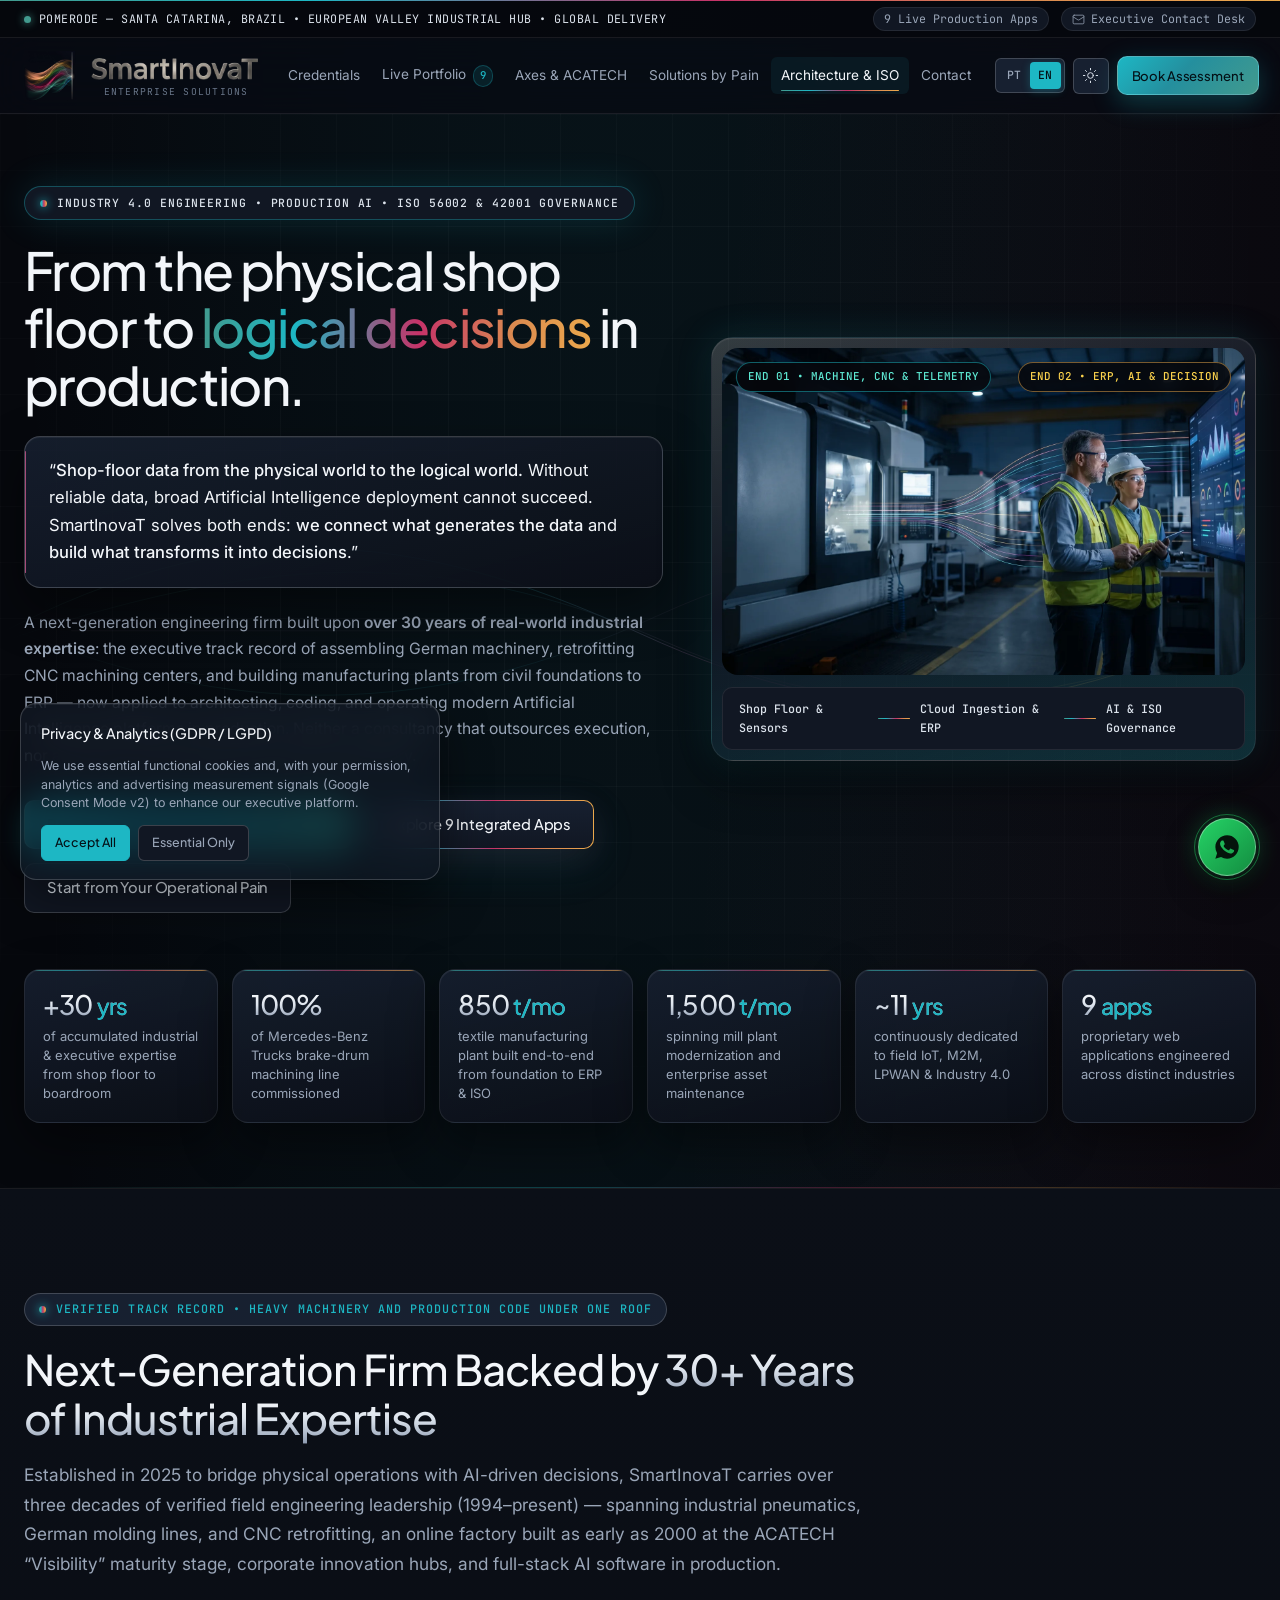
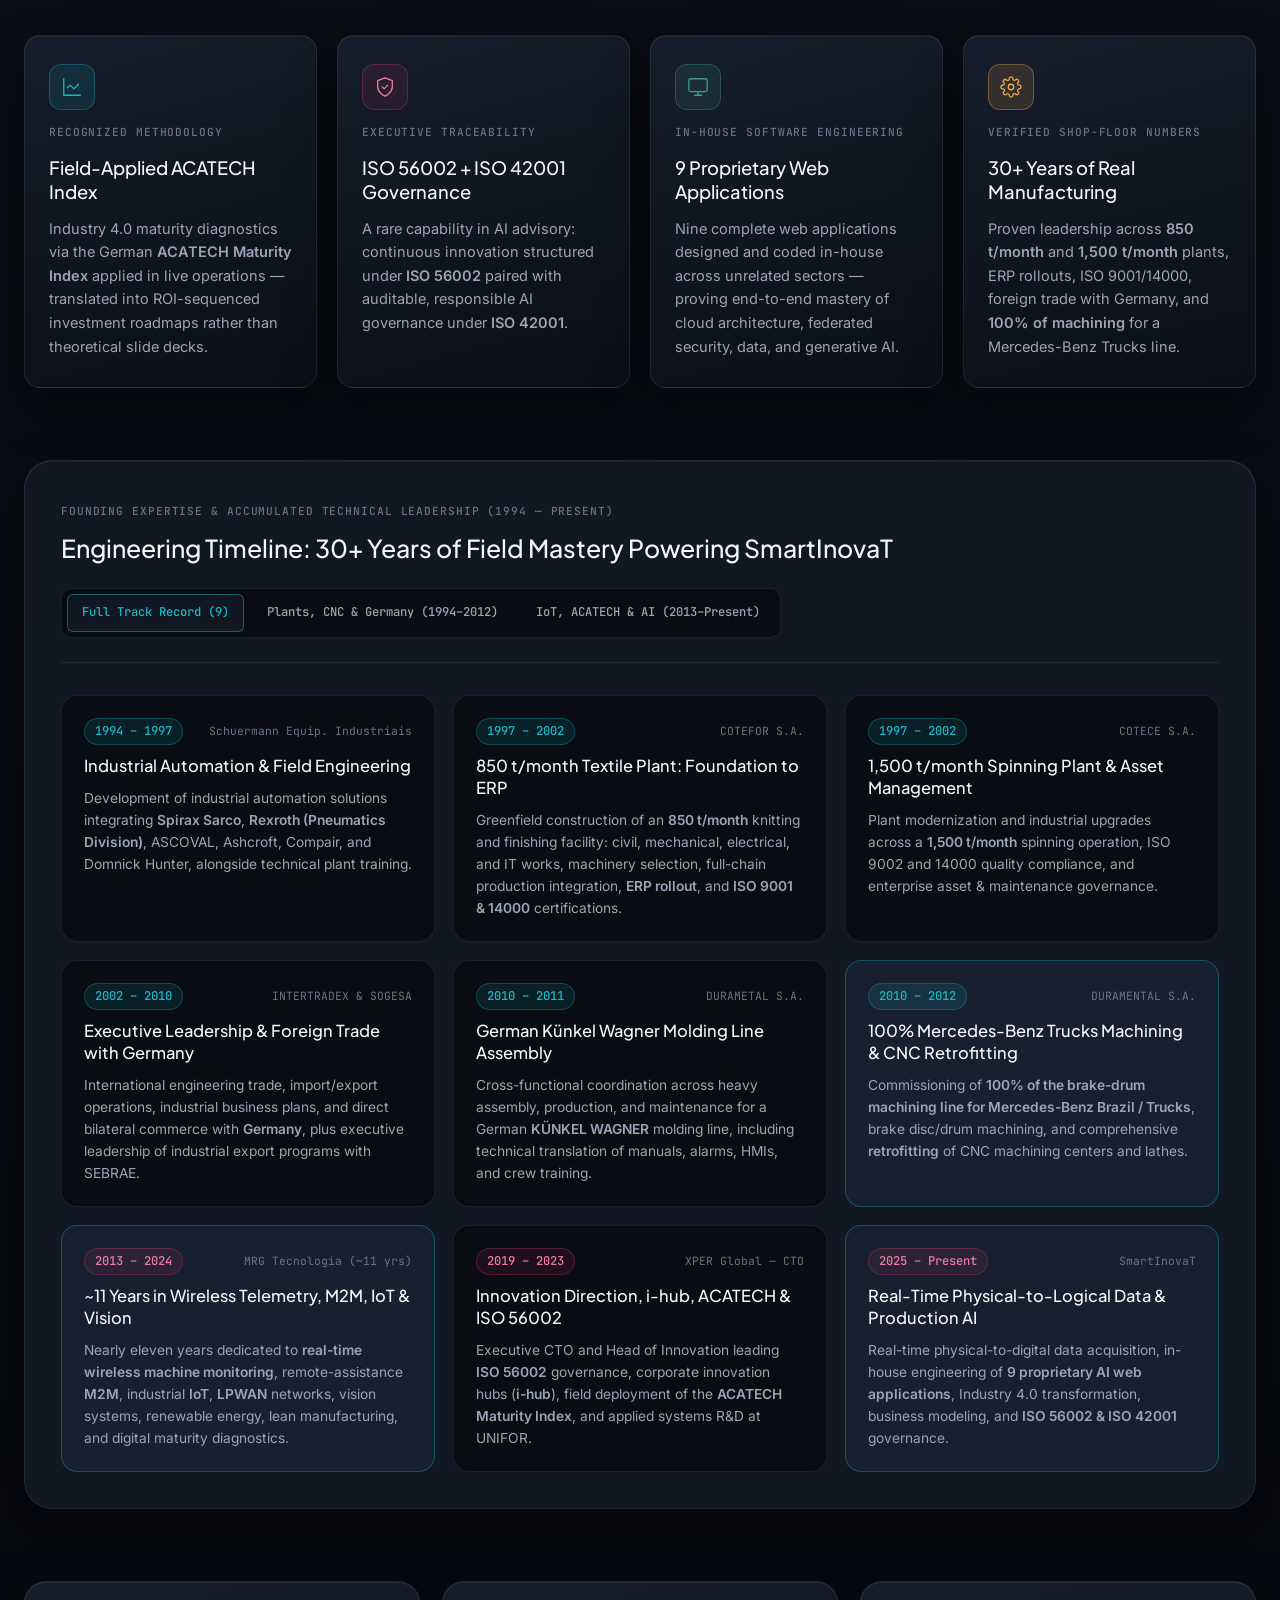
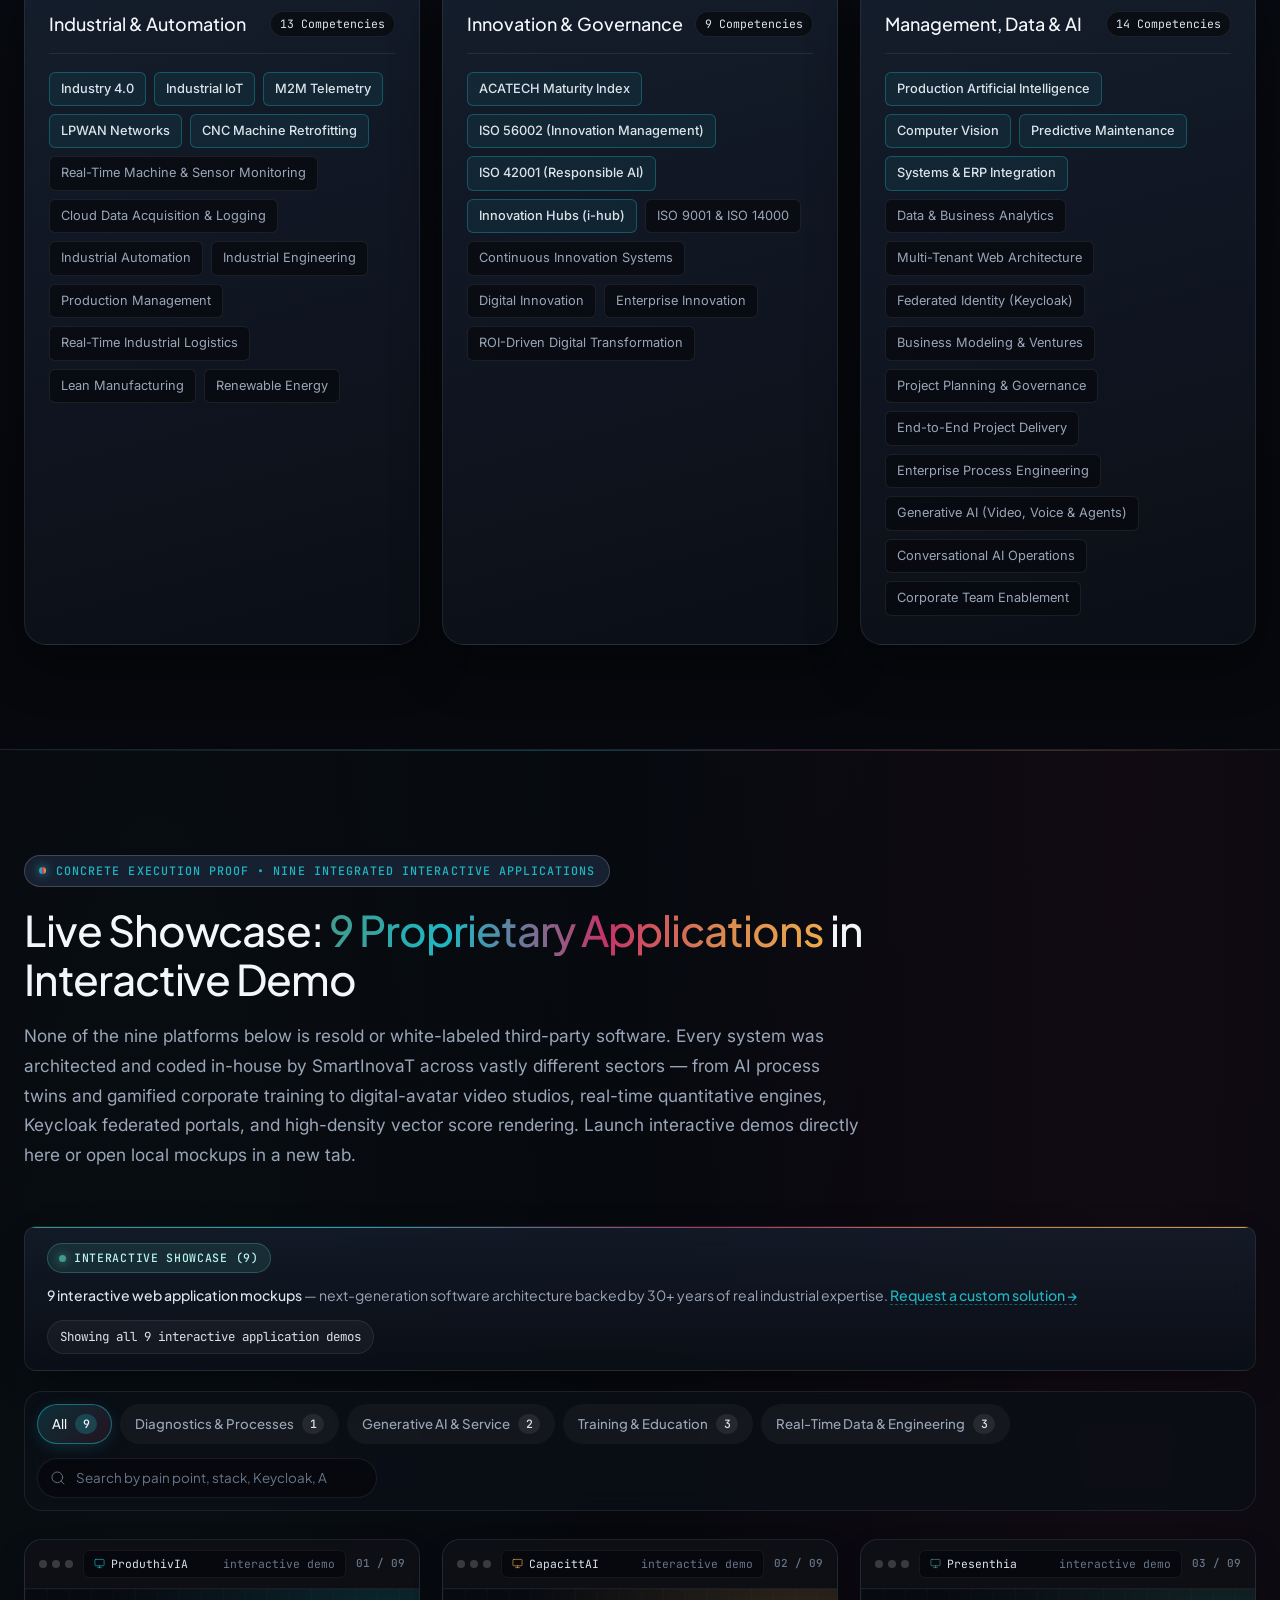
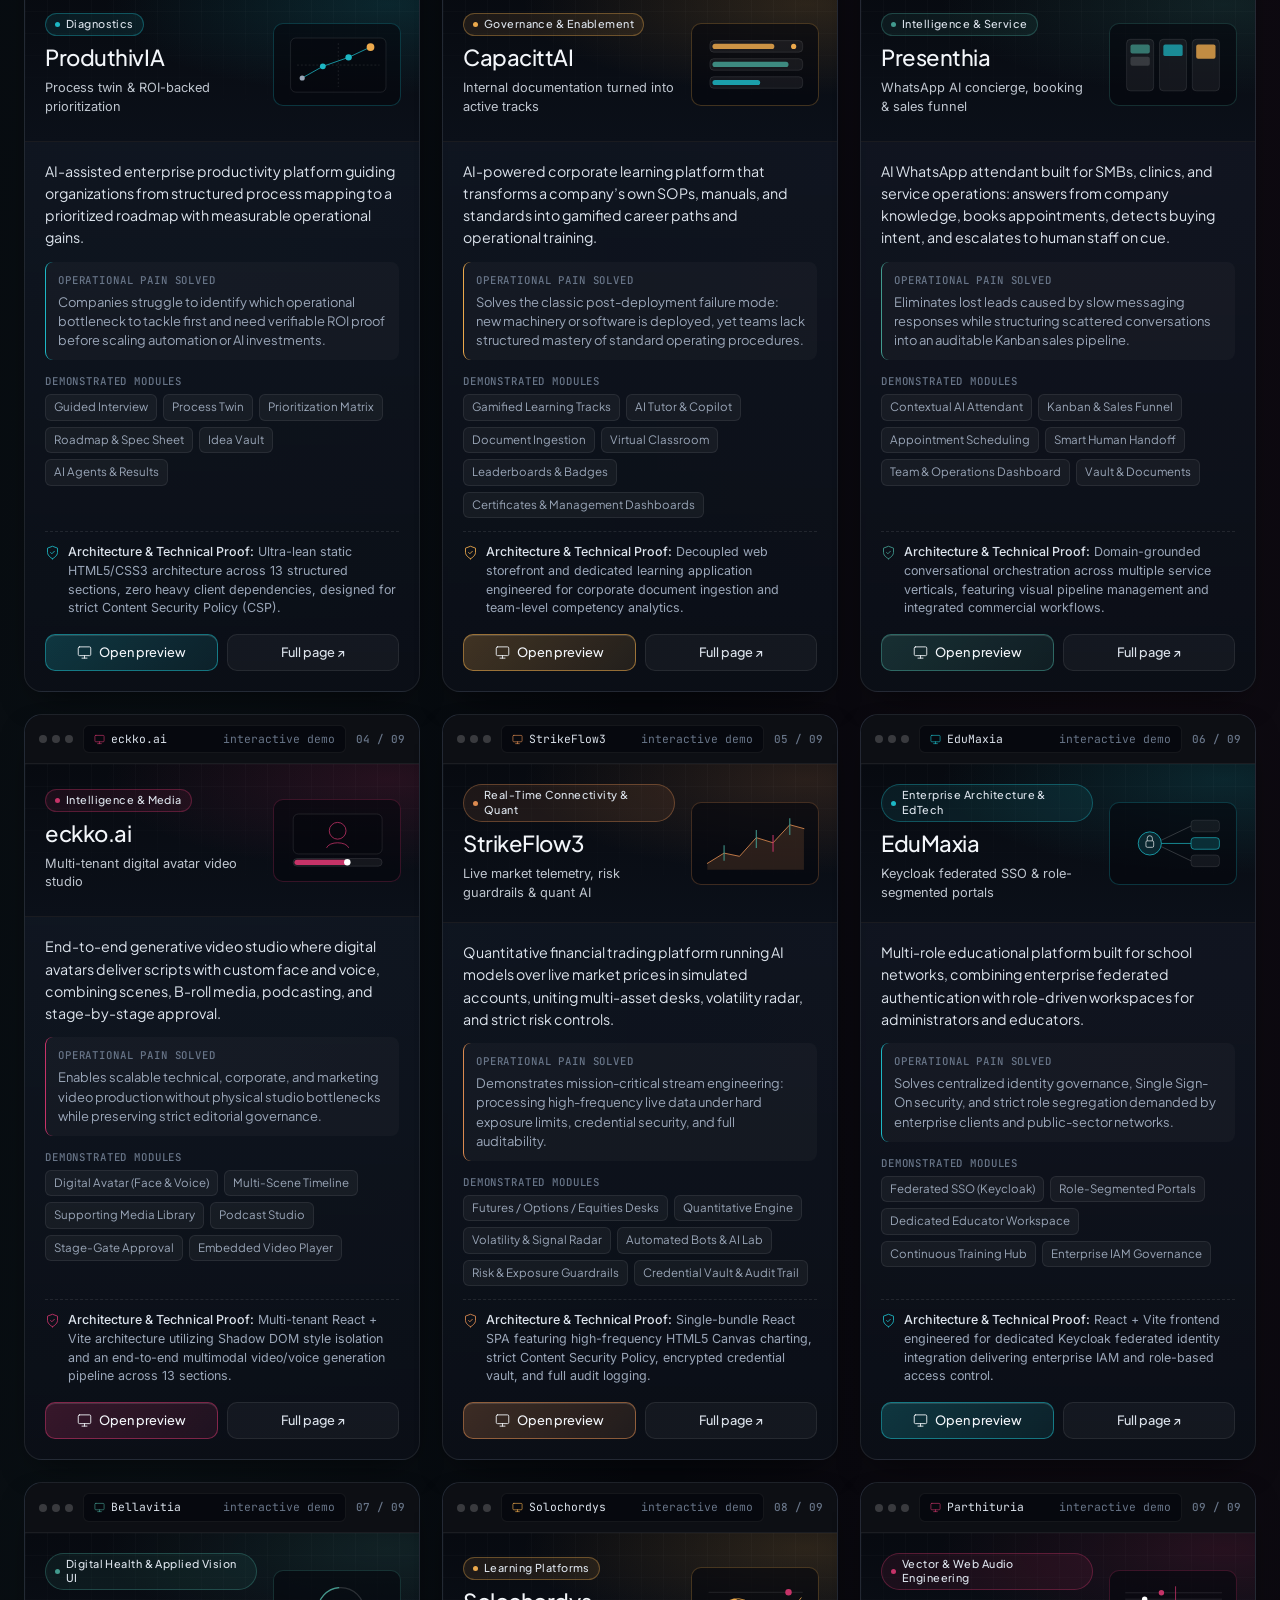
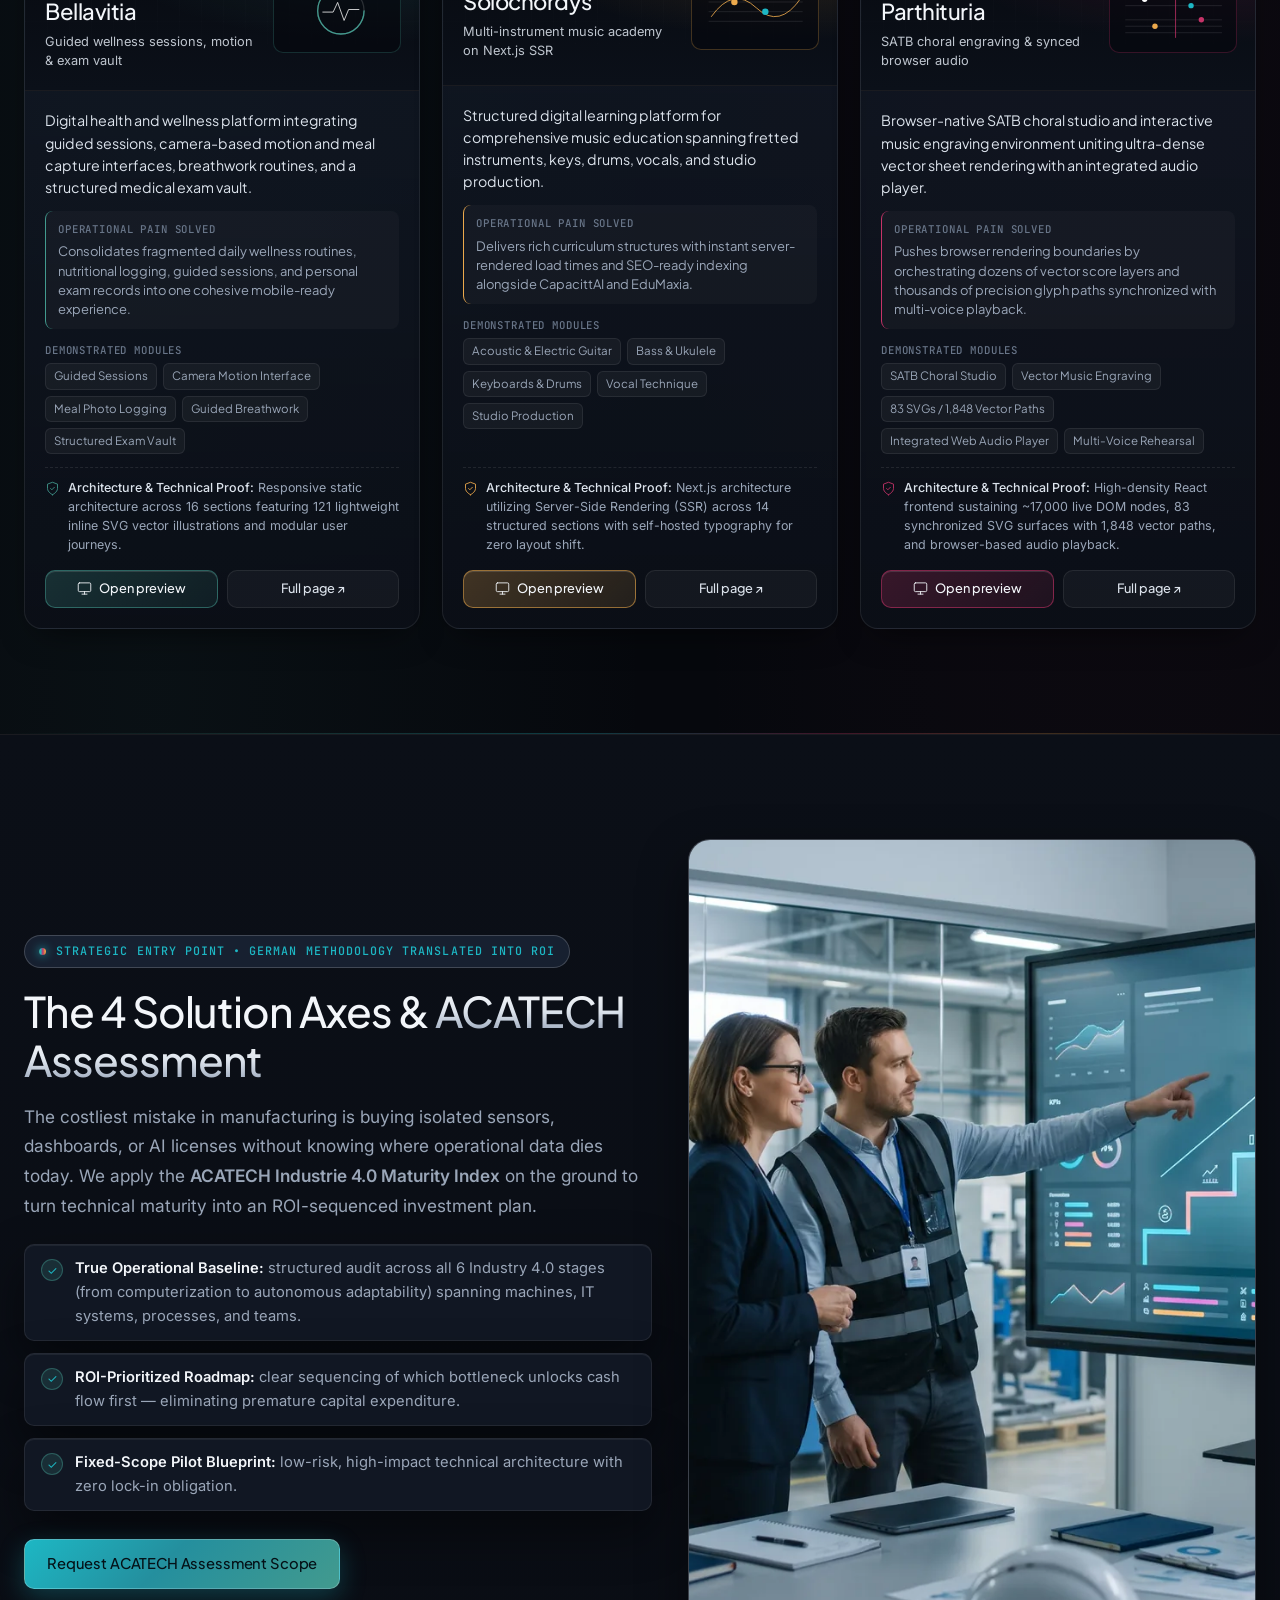
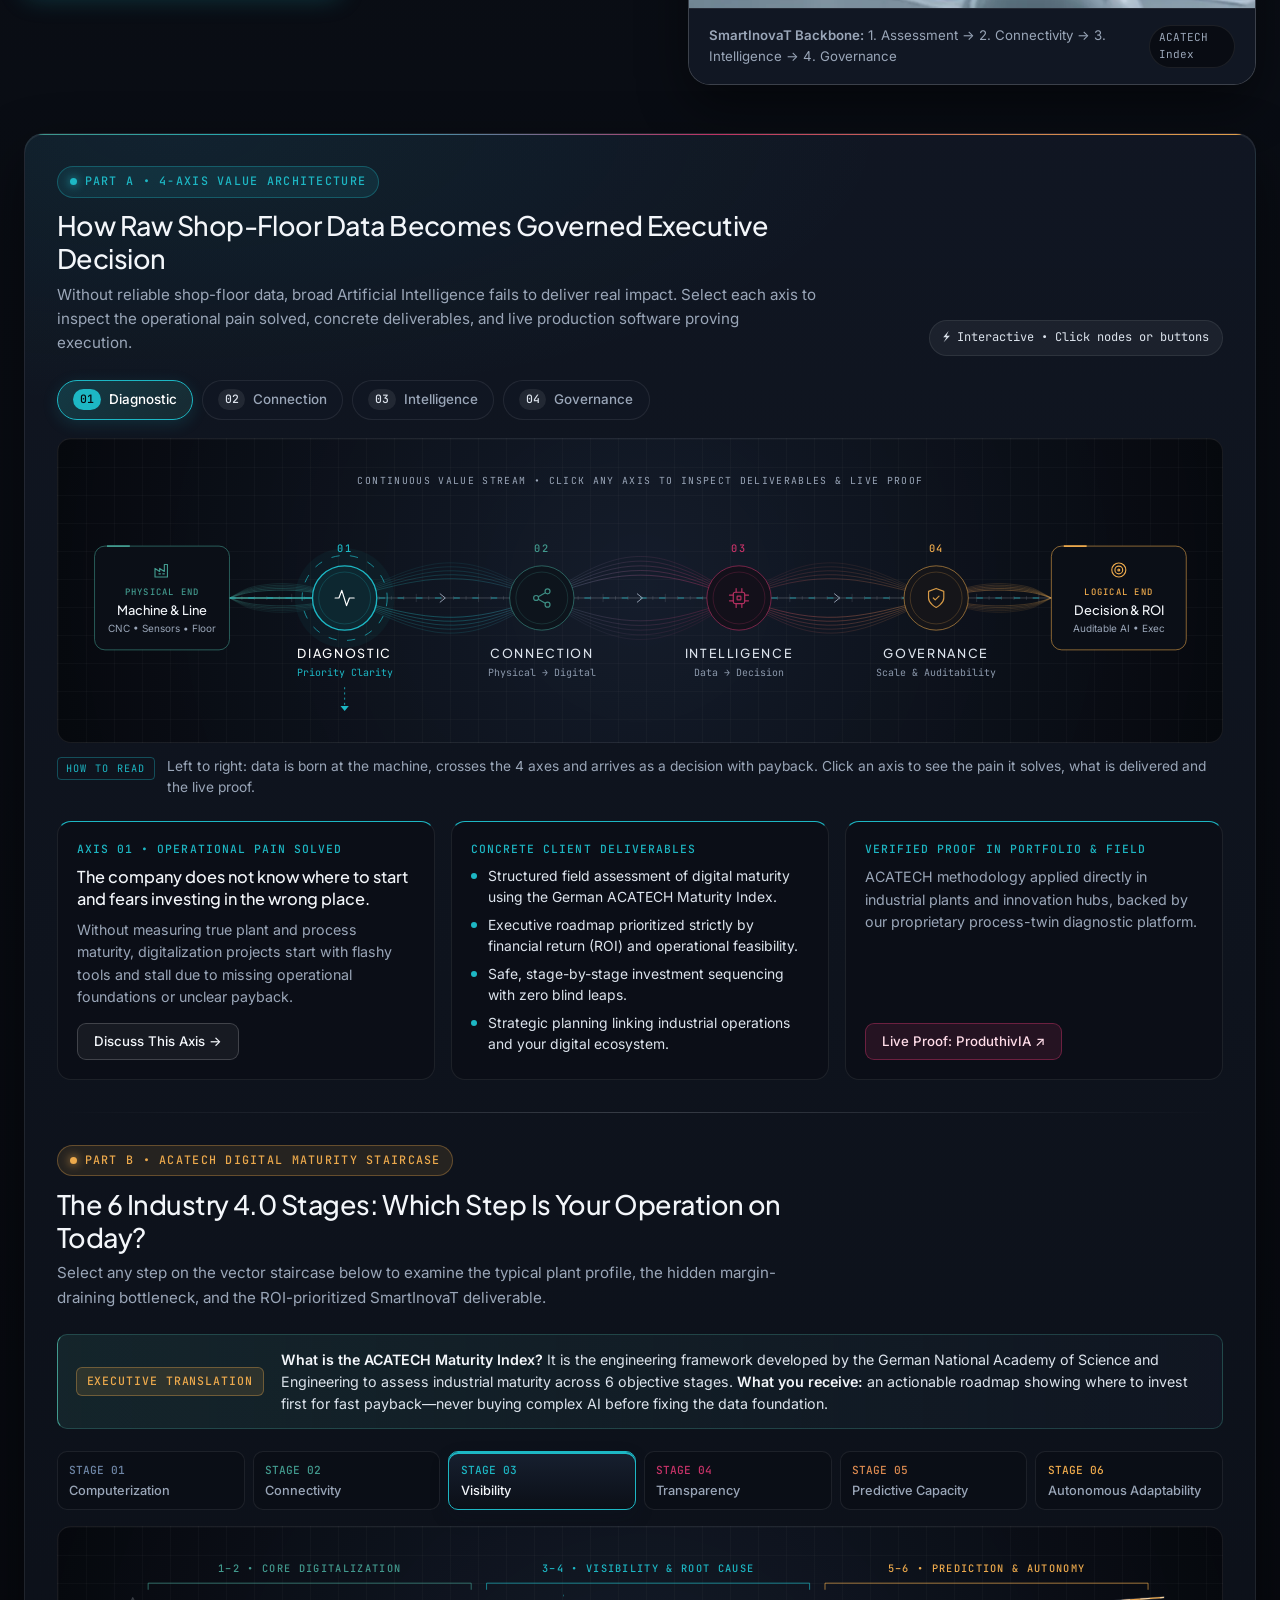
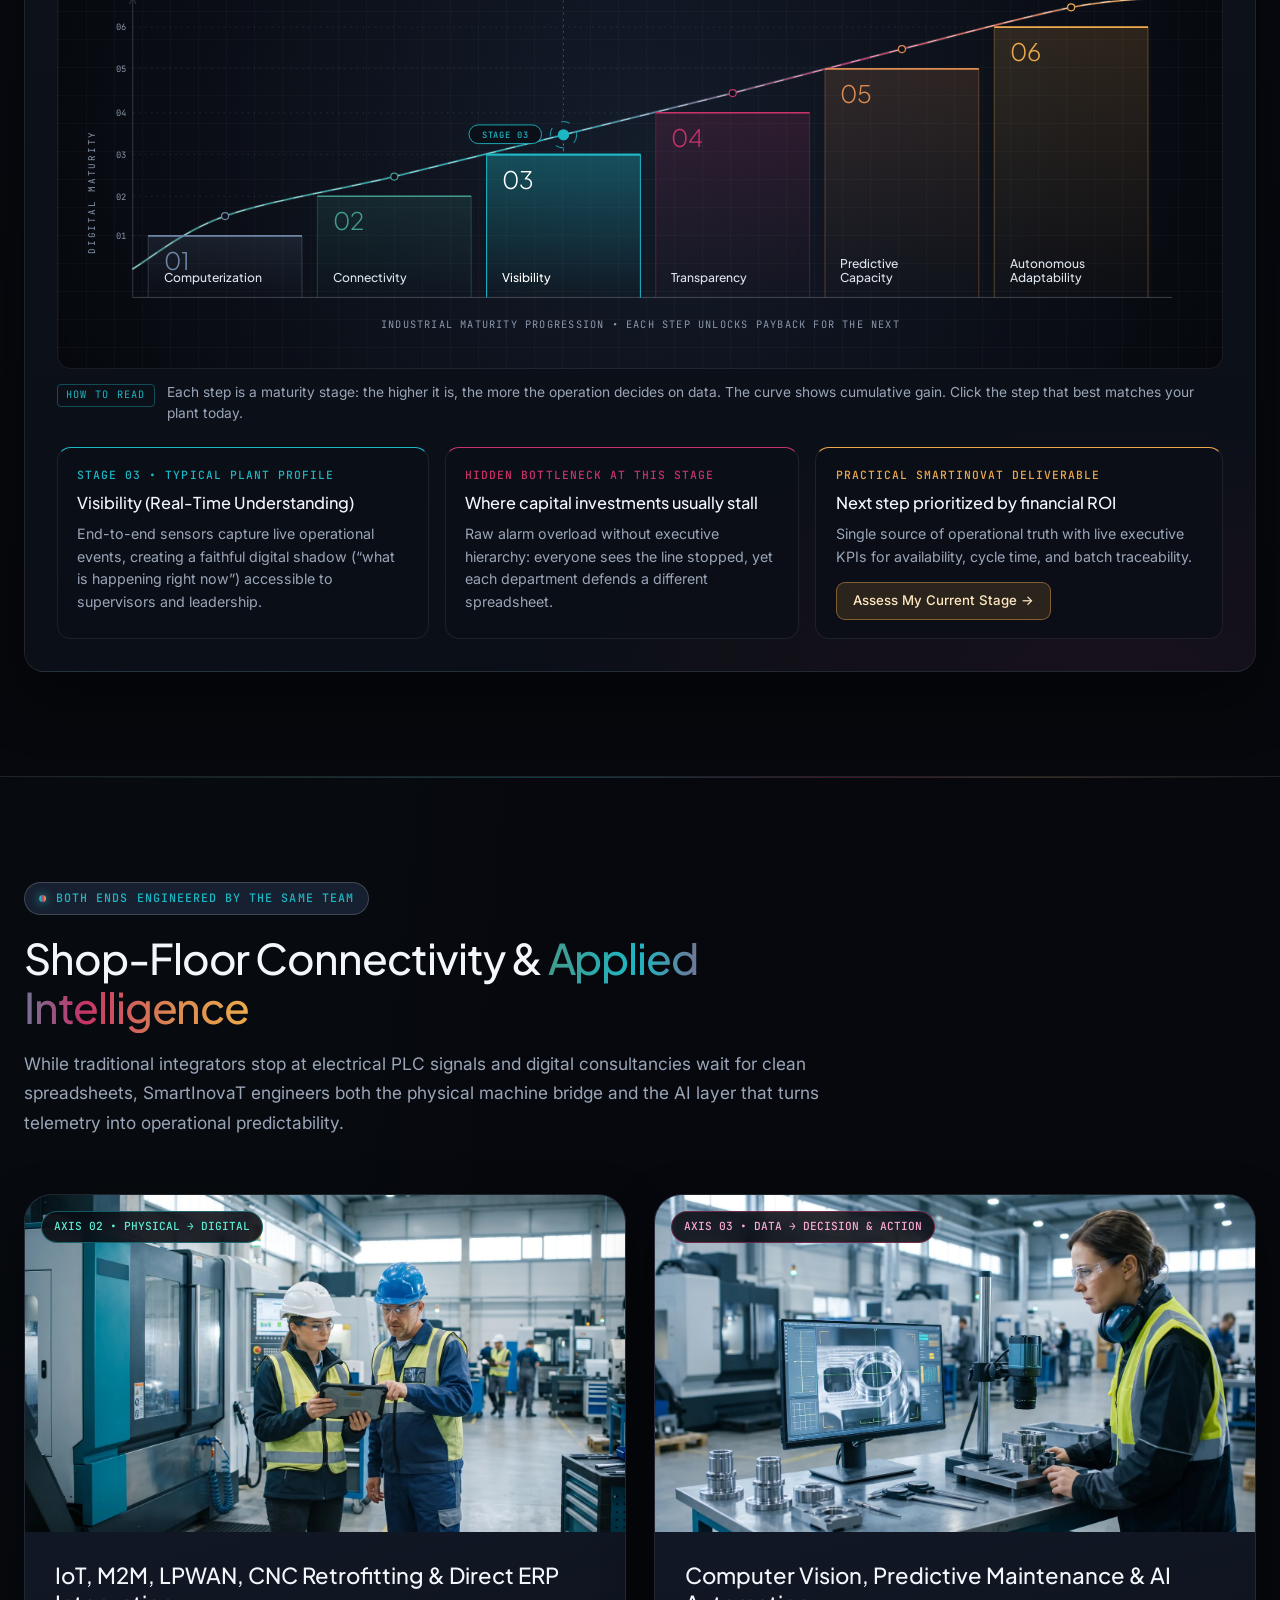
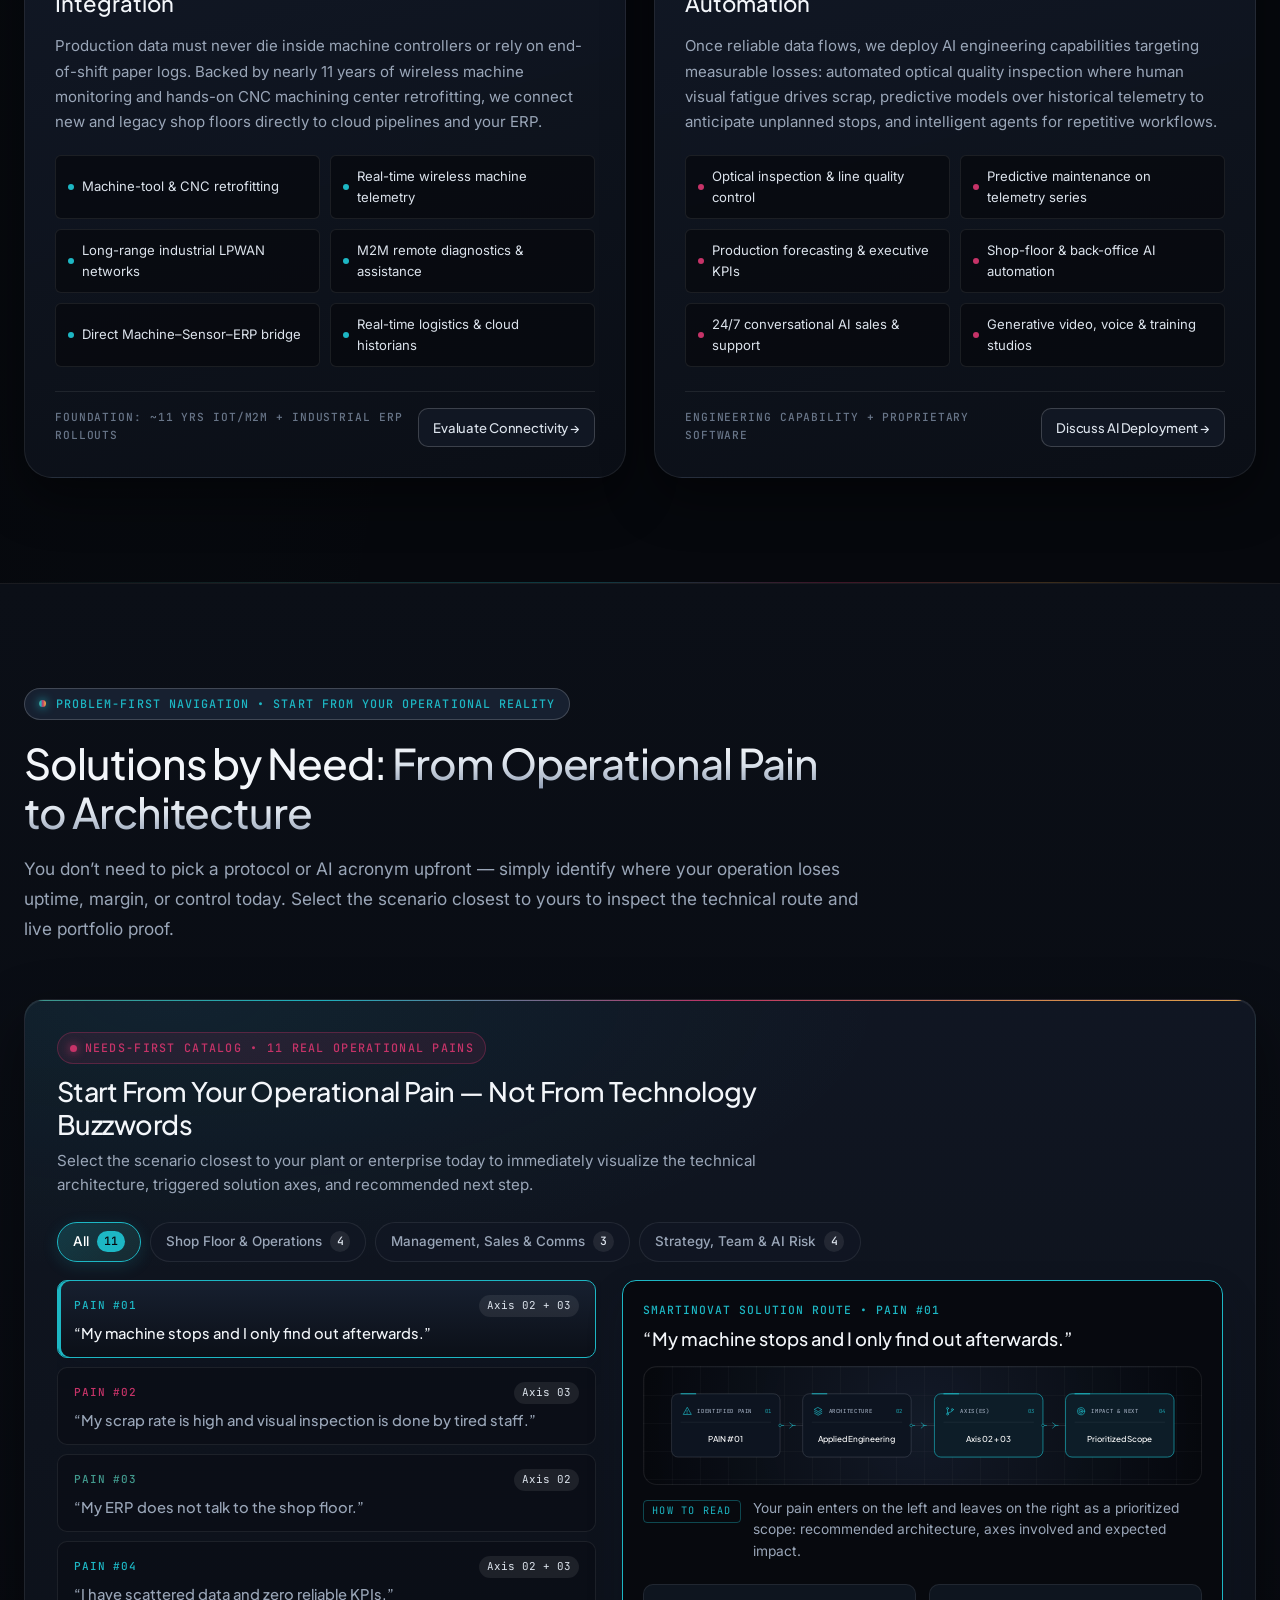
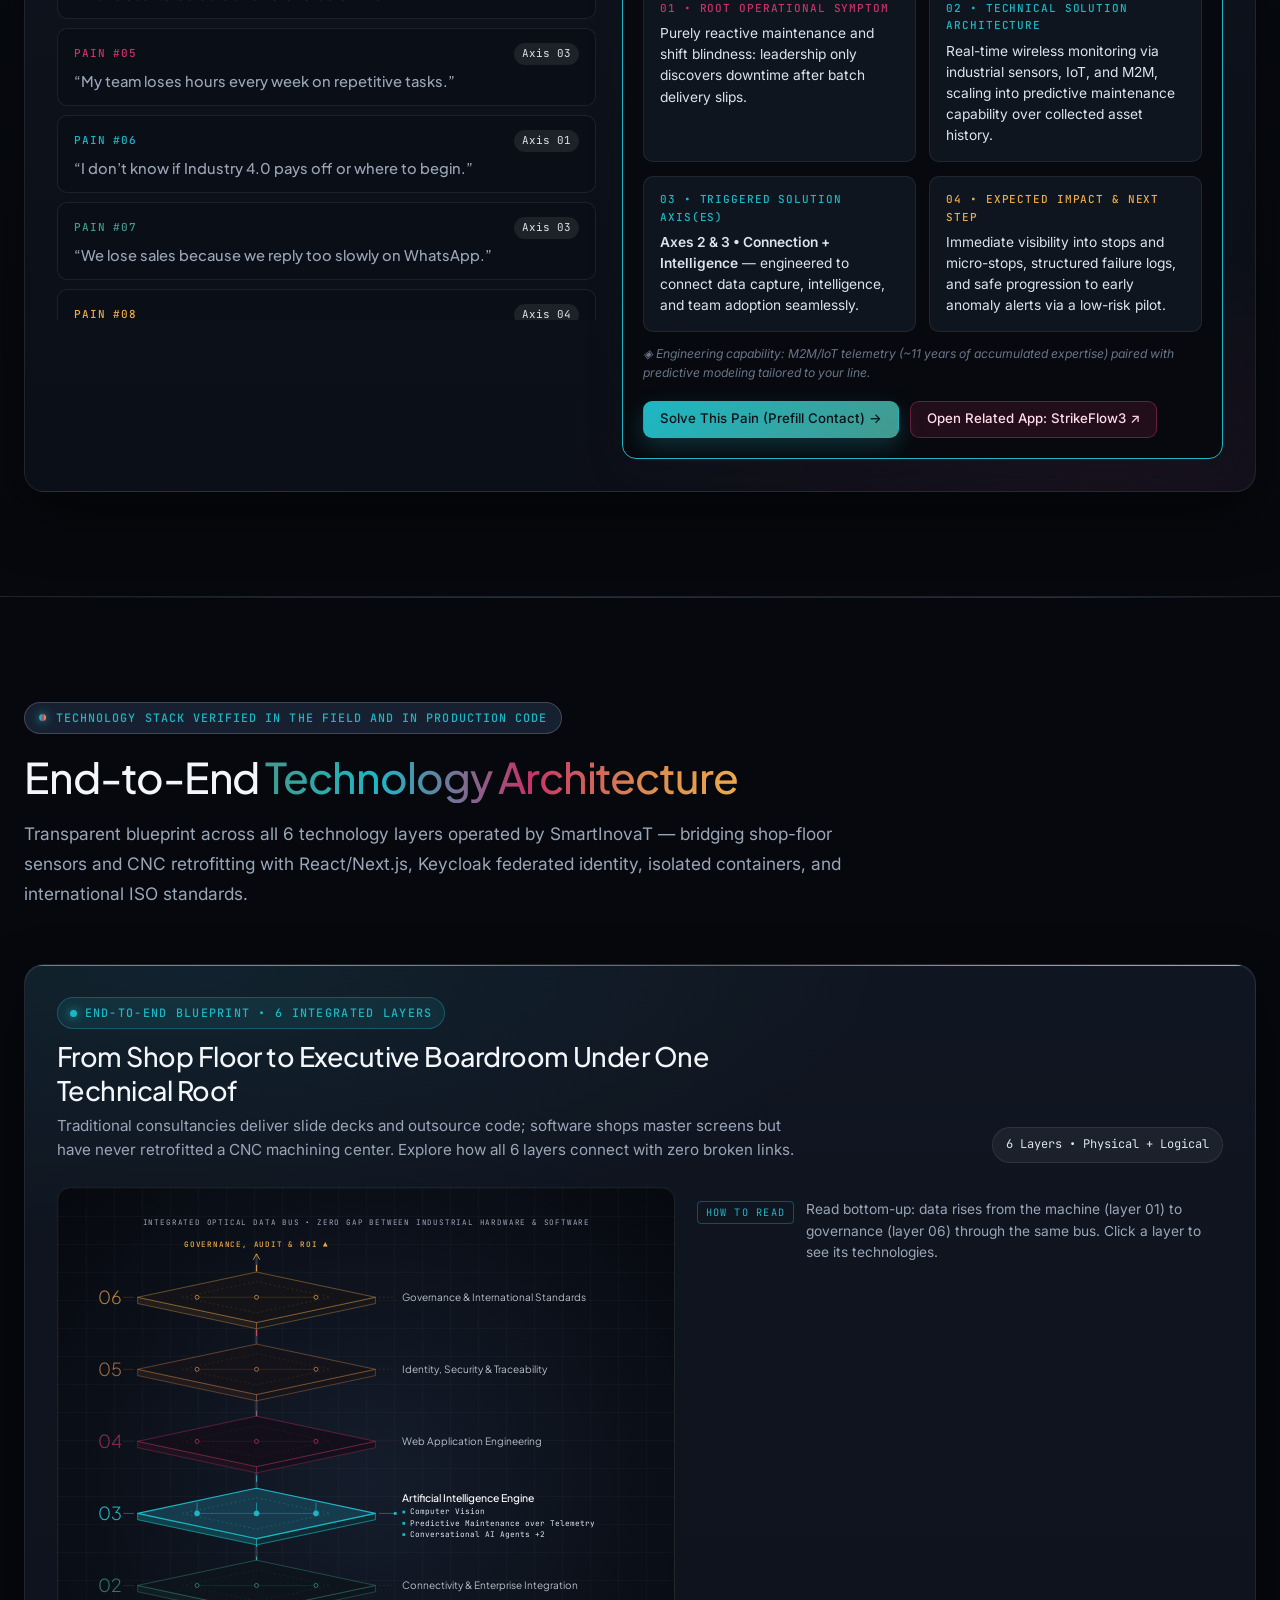
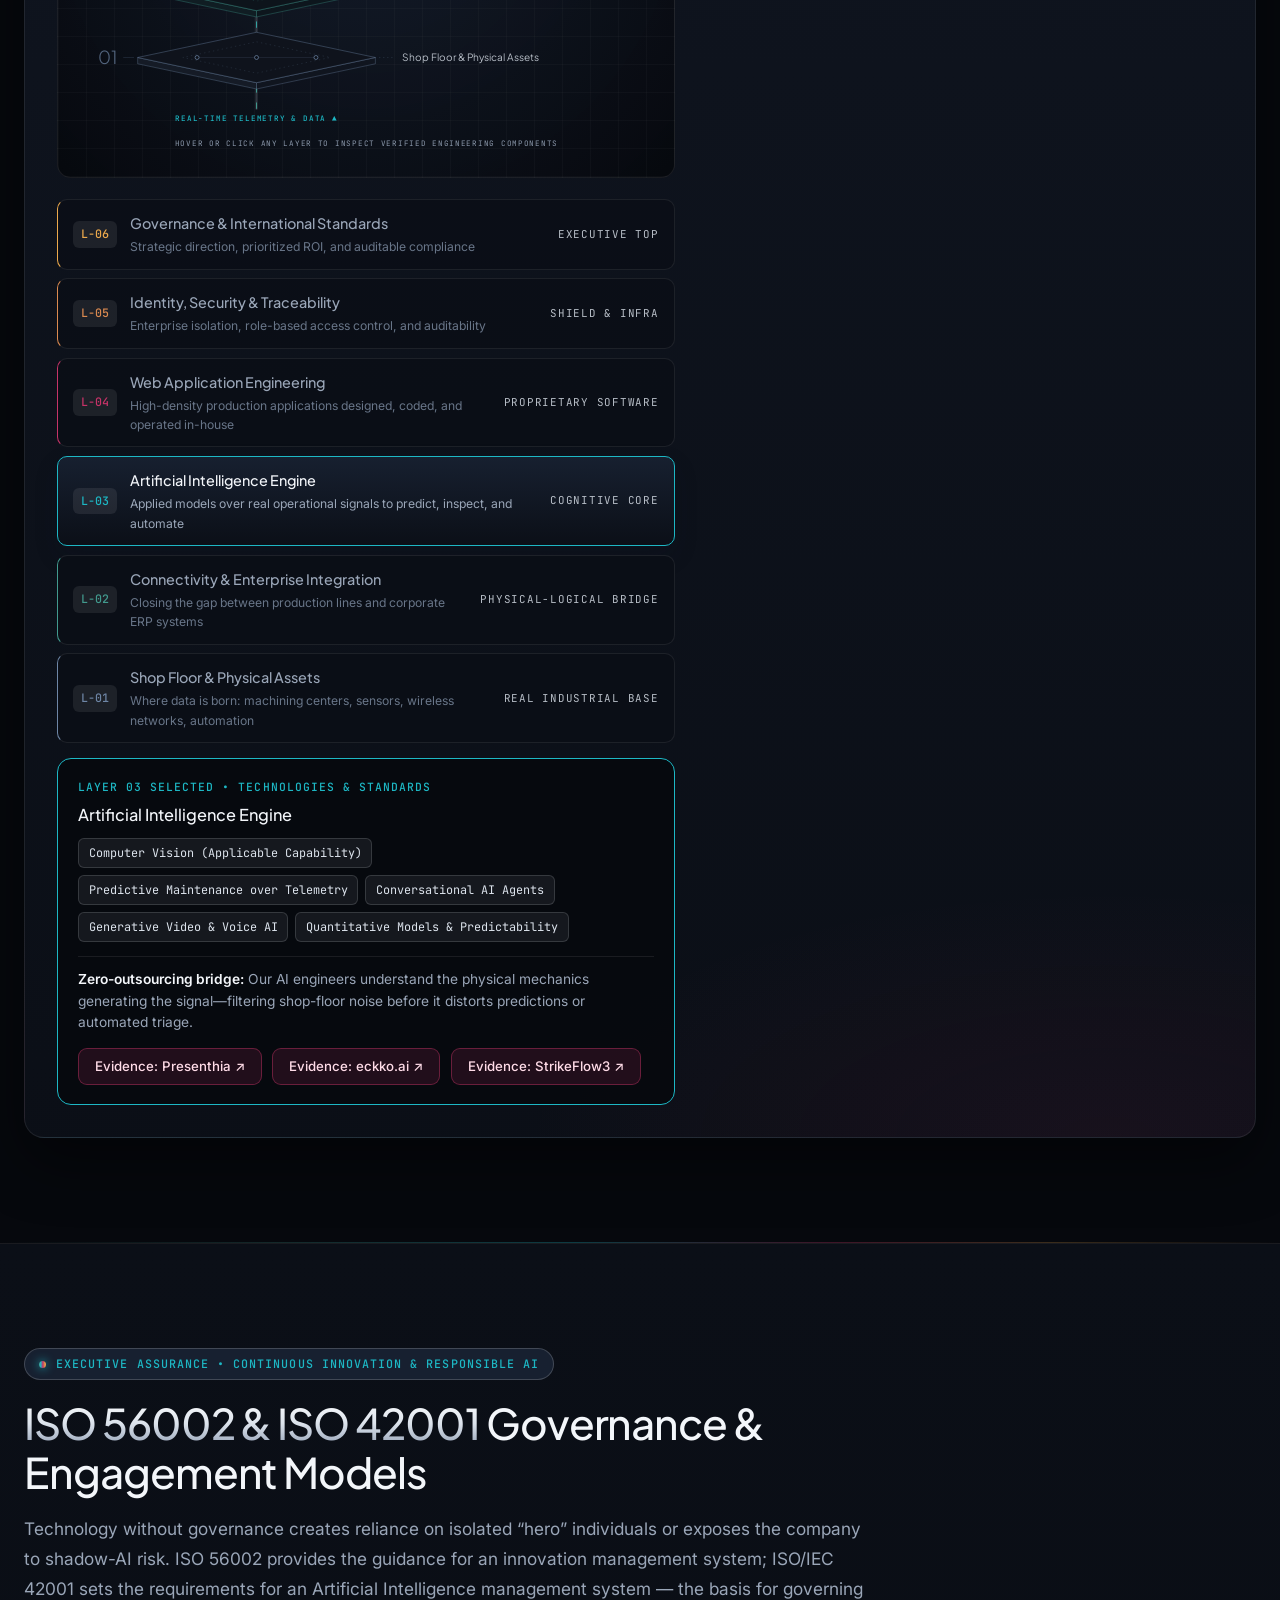
==== commit 3559c466: "Refina o design: traços e fontes mais finos, fotos reais e nova logomarca - Pesos de fonte reduzidos" ====
--- a/en/index.html
+++ b/en/index.html
@@ -9,7 +9,7 @@
   <meta name="theme-color" content="#06080d" />
 
   <!-- Preload LCP Hero Image (Ultrafast WebP) -->
-  <link rel="preload" as="image" href="../assets/images/hero-physical-logical.webp" type="image/webp" fetchpriority="high" />
+  <link rel="preload" as="image" href="../assets/images/foto-hero-fabrica-decisao.webp" type="image/webp" fetchpriority="high" />
 
   <!-- Geo & Global Indexing Metadata -->
   <meta name="geo.region" content="BR-SC" />
@@ -32,13 +32,13 @@
   <meta property="og:title" content="SmartInovaT | From Physical Shop-Floor Data to Logical AI Decisions" />
   <meta property="og:description" content="Next-generation engineering built on 30+ years of real industrial leadership: connecting what generates shop-floor data and building the AI software that turns it into governed decisions." />
   <meta property="og:url" content="https://www.smartinovat.com/en/" />
-  <meta property="og:image" content="https://www.smartinovat.com/assets/images/hero-physical-logical.png" />
+  <meta property="og:image" content="https://www.smartinovat.com/assets/images/og-smartinovat.jpg" />
 
   <!-- Twitter Card -->
   <meta name="twitter:card" content="summary_large_image" />
   <meta name="twitter:title" content="SmartInovaT | Industry 4.0 Engineering &amp; Production AI" />
   <meta name="twitter:description" content="Shop-floor data from the physical world to the logical world. 30+ years of industrial expertise applied to IoT/ERP connectivity, 9 live AI apps, and ISO governance." />
-  <meta name="twitter:image" content="https://www.smartinovat.com/assets/images/hero-physical-logical.png" />
+  <meta name="twitter:image" content="https://www.smartinovat.com/assets/images/og-smartinovat.jpg" />
 
   <!-- Pre-Paint Theme, Root Prefix & Google Consent Mode v2 Bootstrap -->
   <script>
@@ -77,12 +77,12 @@
   <!-- Google Fonts -->
   <link rel="preconnect" href="https://fonts.googleapis.com" />
   <link rel="preconnect" href="https://fonts.gstatic.com" crossorigin />
-  <link href="https://fonts.googleapis.com/css2?family=Inter:wght@400;500;600;700&amp;family=JetBrains+Mono:wght@400;500;600;700&amp;family=Plus+Jakarta+Sans:wght@600;700;800&amp;display=swap" rel="stylesheet" />
+  <link href="https://fonts.googleapis.com/css2?family=Inter:wght@300;400;500;600&amp;family=JetBrains+Mono:wght@300;400;500&amp;family=Plus+Jakarta+Sans:wght@300;400;500;600&amp;display=swap" rel="stylesheet" />
 
   <!-- Modular Stylesheets -->
-  <link rel="stylesheet" href="../assets/css/main.css" />
-  <link rel="stylesheet" href="../assets/css/portfolio.css" />
-  <link rel="stylesheet" href="../assets/css/infographics.css" />
+  <link rel="stylesheet" href="../assets/css/main.css?v=20261126" />
+  <link rel="stylesheet" href="../assets/css/portfolio.css?v=20261126" />
+  <link rel="stylesheet" href="../assets/css/infographics.css?v=20261126" />
 
   <!-- Schema.org Advanced English @graph -->
   <script type="application/ld+json">
@@ -96,13 +96,14 @@
         "alternateName": "SmartInovaT Enterprise Solutions",
         "foundingDate": "2025",
         "url": "https://www.smartinovat.com/en/",
-        "logo": "https://www.smartinovat.com/assets/images/brand-wave-horizontal.jpg",
-        "image": "https://www.smartinovat.com/assets/images/hero-physical-logical.png",
+        "logo": "https://www.smartinovat.com/assets/images/logo-smartinovat-convergencia.jpg",
+        "image": "https://www.smartinovat.com/assets/images/og-smartinovat.jpg",
         "description": "Shop-floor data from the physical world to the logical world. Next-generation engineering firm built on over 30 years of real industrial leadership, IoT/M2M/LPWAN-to-ERP connectivity, 9 proprietary AI applications in production, and executive governance via ACATECH Maturity Index, ISO 56002, and ISO 42001.",
         "telephone": "+55-85-98787-5886",
         "priceRange": "$$$",
         "address": {
           "@type": "PostalAddress",
+          "streetAddress": "Rua Presidente Costa e Silva, 203 - Testo Rega",
           "addressLocality": "Pomerode",
           "addressRegion": "SC",
           "addressCountry": "BR"
@@ -239,29 +240,9 @@
   <header class="site-header" id="site-header">
     <div class="container site-header__inner">
       <a href="#topo" class="brand-logo" aria-label="SmartInovaT">
-        <svg class="brand-logo__mark" viewBox="0 0 96 60" fill="none" xmlns="http://www.w3.org/2000/svg" aria-hidden="true">
-          <defs>
-            <linearGradient id="logoSpectrum1" x1="4" y1="30" x2="92" y2="30" gradientUnits="userSpaceOnUse">
-              <stop offset="0%" stop-color="#429a8e" />
-              <stop offset="28%" stop-color="#1db7c4" />
-              <stop offset="58%" stop-color="#c63368" />
-              <stop offset="82%" stop-color="#db8a50" />
-              <stop offset="100%" stop-color="#eca94c" />
-            </linearGradient>
-            <linearGradient id="logoBeam" x1="0" y1="30" x2="96" y2="30" gradientUnits="userSpaceOnUse">
-              <stop offset="0%" stop-color="#dce3ec" stop-opacity="0" />
-              <stop offset="20%" stop-color="#f3f6fa" stop-opacity="0.95" />
-              <stop offset="80%" stop-color="#dce3ec" stop-opacity="0.95" />
-              <stop offset="100%" stop-color="#dce3ec" stop-opacity="0" />
-            </linearGradient>
-          </defs>
-          <path d="M8 31 C22 8, 34 8, 47 31 C59 52, 71 50, 88 22" stroke="url(#logoSpectrum1)" stroke-width="3.2" stroke-linecap="round" opacity="0.95" />
-          <path d="M10 33 C25 14, 38 12, 51 33 C63 49, 75 45, 90 25" stroke="url(#logoSpectrum1)" stroke-width="1.6" stroke-linecap="round" opacity="0.62" />
-          <path d="M12 29 C26 44, 39 42, 52 25 C64 10, 76 14, 89 31" stroke="url(#logoSpectrum1)" stroke-width="1.5" stroke-linecap="round" opacity="0.5" />
-          <path d="M2 30.5 L94 30.5" stroke="url(#logoBeam)" stroke-width="2.4" stroke-linecap="round" />
-        </svg>
+        <img class="brand-logo__mark-img" src="../assets/images/logo-header-marca.webp?v=3" alt="" width="52" height="50" decoding="async" />
         <div class="brand-logo__text">
-          <span class="brand-logo__wordmark">SmartInovaT</span>
+          <img class="brand-logo__name-img" src="../assets/images/logo-header-nome.webp?v=2" alt="SmartInovaT" width="176" height="30" decoding="async" />
           <span class="brand-logo__sub" data-i18n="brand_sub">Enterprise Solutions</span>
         </div>
       </a>
@@ -311,10 +292,10 @@
             <stop offset="100%" stop-color="#eca94c" stop-opacity="0" />
           </linearGradient>
         </defs>
-        <path d="M0 195 C260 60, 460 75, 720 195 C980 315, 1180 295, 1440 165" stroke="url(#heroWaveGrad)" stroke-width="2.2" />
-        <path d="M0 205 C290 105, 500 95, 750 205 C1010 320, 1210 260, 1440 185" stroke="url(#heroWaveGrad)" stroke-width="1.3" opacity="0.65" />
-        <path d="M0 185 C260 295, 490 290, 740 175 C990 60, 1190 100, 1440 205" stroke="url(#heroWaveGrad)" stroke-width="1.4" opacity="0.5" />
-        <line x1="80" y1="192" x2="1360" y2="192" stroke="#dce3ec" stroke-opacity="0.22" stroke-width="1.2" />
+        <path d="M0 195 C260 60, 460 75, 720 195 C980 315, 1180 295, 1440 165" stroke="url(#heroWaveGrad)" stroke-width="1" />
+        <path d="M0 205 C290 105, 500 95, 750 205 C1010 320, 1210 260, 1440 185" stroke="url(#heroWaveGrad)" stroke-width="0.7" opacity="0.65" />
+        <path d="M0 185 C260 295, 490 290, 740 175 C990 60, 1190 100, 1440 205" stroke="url(#heroWaveGrad)" stroke-width="0.7" opacity="0.5" />
+        <line x1="80" y1="192" x2="1360" y2="192" stroke="#dce3ec" stroke-opacity="0.22" stroke-width="0.7" />
       </svg>
 
       <div class="container">
@@ -341,7 +322,7 @@
 
             <div class="hero__cta-row">
               <button type="button" class="btn btn--primary" data-prefill-topic="Diagnóstico ACATECH">
-                <span data-i18n="hero_cta_1">Request ACATECH Assessment</span>
+                <span data-i18n="hero_cta_1">Request Digital Maturity Assessment</span>
                 <svg width="17" height="17" viewBox="0 0 24 24" fill="none" stroke="currentColor" stroke-width="2.4" aria-hidden="true"><path d="M5 12h14"/><path d="m12 5 7 7-7 7"/></svg>
               </button>
               <a href="#portfolio" class="btn btn--spectrum">
@@ -357,14 +338,14 @@
             <div class="hero-visual__frame">
               <div class="hero-visual__viewport">
                 <picture>
-                  <source srcset="../assets/images/hero-physical-logical.webp" type="image/webp" />
+                  <source srcset="../assets/images/foto-hero-fabrica-decisao.webp" type="image/webp" />
                   <img
-                    src="../assets/images/hero-physical-logical.png"
-                    alt="Technological bridge connecting industrial CNC machining centers and sensors in the physical world to analytical ERP and AI architectures in the logical world"
+                    src="../assets/images/foto-hero-fabrica-decisao.jpg"
+                    alt="A plant manager and an engineer follow, on a dashboard, the data flowing from a CNC machining center running on the shop floor"
                     data-i18n-alt="hero_img_alt"
                     class="hero-visual__img"
-                    width="1376"
-                    height="768"
+                    width="1600"
+                    height="1000"
                     fetchpriority="high"
                     decoding="async"
                   />
@@ -445,7 +426,7 @@
             Next-Generation Firm Backed by <span class="text-metallic">30+ Years of Industrial Expertise</span>
           </h2>
           <p class="section-lead" data-i18n="qual_lead">
-            Established in 2025 to bridge physical operations with AI-driven decisions, SmartInovaT carries over three decades of verified field engineering leadership (1994–present) — spanning industrial pneumatics, German molding lines, and CNC retrofitting to corporate innovation hubs and full-stack AI software in production.
+            Established in 2025 to bridge physical operations with AI-driven decisions, SmartInovaT carries over three decades of verified field engineering leadership (1994–present) — spanning industrial pneumatics, German molding lines, and CNC retrofitting, an online factory built as early as 2000 at the ACATECH “Visibility” maturity stage, corporate innovation hubs, and full-stack AI software in production.
           </p>
         </header>
 
@@ -747,10 +728,10 @@
 
           <figure class="editorial-figure reveal-item">
             <picture>
-              <source srcset="../assets/images/solution-governance-acatech.webp" type="image/webp" />
+              <source srcset="../assets/images/foto-gestao-maturidade-digital.webp" type="image/webp" />
               <img
-                src="../assets/images/solution-governance-acatech.png"
-                alt="Executive industrial command and governance room illustrating ACATECH digital maturity stages and auditable AI traceability"
+                src="../assets/images/foto-gestao-maturidade-digital.jpg"
+                alt="A director, an engineer and a manager review the digital maturity staircase of the operation on a wall dashboard next to the shop floor"
                 data-i18n-alt="aca_img_alt"
                 class="editorial-figure__img"
                 loading="lazy"
@@ -792,10 +773,10 @@
           <article class="solution-showcase-card reveal-item">
             <div class="solution-showcase-card__media">
               <picture>
-                <source srcset="../assets/images/solution-iot-connectivity.webp" type="image/webp" />
+                <source srcset="../assets/images/foto-fabrica-conectada-iot.webp" type="image/webp" />
                 <img
-                  src="../assets/images/solution-iot-connectivity.png"
-                  alt="Industrial machinery connected via wireless IoT telemetry sensors and LPWAN networks directly into corporate ERP systems"
+                  src="../assets/images/foto-fabrica-conectada-iot.jpg"
+                  alt="An engineer and a machine operator check on a tablet the live data from a connected CNC machining center on the shop floor"
                   data-i18n-alt="conn_img1_alt"
                   loading="lazy"
                   decoding="async"
@@ -832,10 +813,10 @@
           <article class="solution-showcase-card solution-showcase-card--vision reveal-item">
             <div class="solution-showcase-card__media">
               <picture>
-                <source srcset="../assets/images/solution-vision-ai.webp" type="image/webp" />
+                <source srcset="../assets/images/foto-inspecao-visao-computacional.webp" type="image/webp" />
                 <img
-                  src="../assets/images/solution-vision-ai.png"
-                  alt="High-precision optical computer vision scanner inspecting machined metal components with digital anomaly detection mesh"
+                  src="../assets/images/foto-inspecao-visao-computacional.jpg"
+                  alt="A quality inspector reviews on a monitor the image of a machined part captured by an industrial camera at the bench"
                   data-i18n-alt="conn_img2_alt"
                   loading="lazy"
                   decoding="async"
@@ -930,7 +911,7 @@
             <span class="text-metallic">ISO 56002 &amp; ISO 42001</span> Governance &amp; Engagement Models
           </h2>
           <p class="section-lead" data-i18n="gov_lead">
-            Technology without governance creates reliance on isolated “hero” individuals or exposes the company to shadow-AI risk. We institutionalize innovation and AI traceability while offering 5 clear engagement formats — from standalone assessments to custom software.
+            Technology without governance creates reliance on isolated “hero” individuals or exposes the company to shadow-AI risk. ISO 56002 provides the guidance for an innovation management system; ISO/IEC 42001 sets the requirements for an Artificial Intelligence management system — the basis for governing and using AI responsibly. With both as reference, we institutionalize innovation and AI traceability while offering 5 clear engagement formats — from standalone assessments to custom software.
           </p>
         </header>
 
@@ -1093,7 +1074,7 @@
                     Map Contrast
                   </button>
                   <a
-                    href="https://www.google.com/maps/search/?api=1&amp;query=Pomerode%2C+Santa+Catarina%2C+Brasil"
+                    href="https://www.google.com/maps/search/?api=1&amp;query=Rua+Presidente+Costa+e+Silva%2C+203%2C+Testo+Rega%2C+Pomerode+-+SC%2C+Brasil"
                     target="_blank"
                     rel="noopener"
                     class="map-btn-mini"
@@ -1107,8 +1088,8 @@
 
             <div class="location-meta-grid">
               <div class="location-meta-item">
-                <span class="location-meta-item__k" data-i18n="loc_m1_k">Strategic Base</span>
-                <span class="location-meta-item__v" data-i18n="loc_m1_v">Pomerode — Santa Catarina</span>
+                <span class="location-meta-item__k" data-i18n="loc_m1_k">Address</span>
+                <span class="location-meta-item__v" data-i18n="loc_m1_v">R. Presidente Costa e Silva, 203 — Testo Rega</span>
               </div>
               <div class="location-meta-item">
                 <span class="location-meta-item__k" data-i18n="loc_m2_k">Direct Messaging</span>
@@ -1208,9 +1189,9 @@
         <div class="footer-brand-card">
           <div class="footer-brand-img-wrap">
             <picture>
-              <source srcset="../assets/images/brand-wave-horizontal.webp" type="image/webp" />
+              <source srcset="../assets/images/logo-smartinovat-convergencia.webp" type="image/webp" />
               <img
-                src="../assets/images/brand-wave-horizontal.jpg"
+                src="../assets/images/logo-smartinovat-convergencia.jpg"
                 alt="SmartInovaT Enterprise Solutions institutional logo with spectral wave across brushed metallic beam"
                 loading="lazy"
                 decoding="async"
@@ -1254,7 +1235,7 @@
         <div>
           <h3 class="footer-col__title" data-i18n="footer_col3">Contact &amp; Global Reach</h3>
           <ul class="footer-links">
-            <li><a href="#pomerode-heading" data-i18n="f_loc">Pomerode — Santa Catarina, Brazil</a></li>
+            <li><a href="#pomerode-heading" data-i18n="f_loc">R. Presidente Costa e Silva, 203 — Testo Rega, Pomerode — SC, Brazil</a></li>
             <li><a href="#contato" data-i18n="f_contact_box">Executive Contact Desk</a></li>
             <li><a href="../" data-i18n="f_alt_lang_link" data-alt-lang-href="true">Versão em Português (Brasil) ↗</a></li>
             <li><button type="button" data-prefill-topic="Diagnóstico ACATECH" data-i18n="f_book_aca">Book ACATECH Assessment</button></li>
@@ -1304,8 +1285,8 @@
   </a>
 
   <!-- Integrated Modules -->
-  <script src="../assets/js/portfolio-viewer.js"></script>
-  <script src="../assets/js/infographics.js"></script>
-  <script src="../assets/js/main.js"></script>
+  <script src="../assets/js/portfolio-viewer.js?v=20261126"></script>
+  <script src="../assets/js/infographics.js?v=20261126"></script>
+  <script src="../assets/js/main.js?v=20261126"></script>
 </body>
 </html>
--- a/assets/css/main.css
+++ b/assets/css/main.css
@@ -158,6 +158,26 @@
   color: var(--text-primary);
 }
 
+/* Refinamento tipográfico: ênfase em peso médio, nunca negrito pesado */
+strong,
+b {
+  font-weight: 600;
+}
+
+h1,
+h2,
+h3,
+h4 {
+  font-weight: 500;
+}
+
+/* Ícones de linha: traço fino e uniforme em todo o site */
+svg[fill="none"][stroke="currentColor"] {
+  stroke-width: 1.4;
+  stroke-linecap: round;
+  stroke-linejoin: round;
+}
+
 /* Skip Link for Accessibility */
 .skip-link {
   position: absolute;
@@ -167,7 +187,7 @@
   padding: 10px 18px;
   background: var(--accent-cyan);
   color: #041016;
-  font-weight: 700;
+  font-weight: 500;
   border-radius: var(--radius-sm);
 }
 
@@ -231,7 +251,7 @@
   border: 1px solid var(--border-highlight);
   font-family: var(--font-mono);
   font-size: 0.73rem;
-  font-weight: 600;
+  font-weight: 500;
   letter-spacing: 0.09em;
   text-transform: uppercase;
   color: var(--accent-cyan-ink);
@@ -251,7 +271,7 @@
   margin: 0 0 18px;
   font-family: var(--font-display);
   font-size: clamp(1.9rem, 3.3vw, 2.85rem);
-  font-weight: 800;
+  font-weight: 500;
   line-height: 1.16;
   letter-spacing: -0.025em;
   color: var(--text-primary);
@@ -282,7 +302,7 @@
    1. Top Spectral Ribbon + Glassmorphic Header + Lang/Theme Controls
    ========================================================================== */
 .spectrum-bar {
-  height: 3px;
+  height: 1px;
   width: 100%;
   background: var(--gradient-spectrum);
   position: relative;
@@ -397,16 +417,35 @@
   stroke: #334155;
 }
 
+/* Logomarca aprovada (fitas + nome metalizado), recortada da arte original */
+.brand-logo__mark-img {
+  width: auto;
+  height: 50px;
+  flex-shrink: 0;
+}
+
+.brand-logo__name-img {
+  display: block;
+  height: 30px;
+  width: auto;
+  max-width: none;
+}
+
+:root[data-theme="light"] .brand-logo__name-img {
+  filter: brightness(0.3) contrast(1.15);
+}
+
 .brand-logo__text {
   display: flex;
   flex-direction: column;
+  align-items: center;
   line-height: 1.05;
 }
 
 .brand-logo__wordmark {
   font-family: var(--font-display);
   font-size: 1.28rem;
-  font-weight: 800;
+  font-weight: 500;
   letter-spacing: -0.02em;
   background: var(--gradient-metallic);
   -webkit-background-clip: text;
@@ -421,6 +460,9 @@
   text-transform: uppercase;
   color: var(--text-muted);
   margin-top: 3px;
+  /* centralizado sob o nome; o recuo compensa o espaçamento após a última letra */
+  text-align: center;
+  padding-left: 0.13em;
 }
 
 /* Navigation */
@@ -435,7 +477,7 @@
   padding: 8px 10px;
   border-radius: var(--radius-xs);
   font-size: 0.85rem;
-  font-weight: 500;
+  font-weight: 400;
   color: var(--text-secondary);
   white-space: nowrap;
   transition: color 0.2s ease, background 0.2s ease;
@@ -453,7 +495,7 @@
   left: 10px;
   right: 10px;
   bottom: 3px;
-  height: 2px;
+  height: 1px;
   border-radius: 2px;
   background: var(--gradient-spectrum);
 }
@@ -465,7 +507,7 @@
   border-radius: 999px;
   font-family: var(--font-mono);
   font-size: 0.67rem;
-  font-weight: 600;
+  font-weight: 500;
   color: var(--accent-cyan-ink);
   background: rgba(29, 183, 196, 0.12);
   border: 1px solid rgba(29, 183, 196, 0.28);
@@ -495,7 +537,7 @@
   background: transparent;
   font-family: var(--font-mono);
   font-size: 0.71rem;
-  font-weight: 700;
+  font-weight: 500;
   letter-spacing: 0.04em;
   color: var(--text-secondary);
   cursor: pointer;
@@ -559,7 +601,7 @@
   border-radius: var(--radius-sm);
   font-family: var(--font-display);
   font-size: 0.92rem;
-  font-weight: 700;
+  font-weight: 500;
   letter-spacing: -0.01em;
   cursor: pointer;
   border: 1px solid transparent;
@@ -687,7 +729,7 @@
   border: 1px solid rgba(29, 183, 196, 0.35);
   font-family: var(--font-mono);
   font-size: 0.71rem;
-  font-weight: 600;
+  font-weight: 500;
   letter-spacing: 0.08em;
   color: var(--text-metallic);
   margin-bottom: 22px;
@@ -698,7 +740,7 @@
   margin: 0 0 22px;
   font-family: var(--font-display);
   font-size: clamp(2.25rem, 4.1vw, 3.55rem);
-  font-weight: 800;
+  font-weight: 500;
   line-height: 1.09;
   letter-spacing: -0.03em;
   color: var(--text-primary);
@@ -720,7 +762,7 @@
   left: 0;
   top: 14px;
   bottom: 14px;
-  width: 3px;
+  width: 1px;
   border-radius: 4px;
   background: var(--gradient-spectrum);
 }
@@ -728,14 +770,14 @@
 .hero__positioning-quote {
   margin: 0;
   font-size: 1.04rem;
-  font-weight: 500;
+  font-weight: 400;
   line-height: 1.65;
   color: var(--text-primary);
 }
 
 .hero__positioning-quote strong {
   color: var(--text-primary);
-  font-weight: 700;
+  font-weight: 500;
 }
 
 .hero__subcopy {
@@ -807,7 +849,7 @@
   border: 1px solid rgba(255, 255, 255, 0.18);
   font-family: var(--font-mono);
   font-size: 0.68rem;
-  font-weight: 600;
+  font-weight: 500;
   color: #f3f6fa;
 }
 
@@ -841,12 +883,12 @@
   align-items: center;
   gap: 7px;
   color: var(--text-metallic);
-  font-weight: 600;
+  font-weight: 500;
 }
 
 .bridge-line {
   flex: 1;
-  height: 2px;
+  height: 1px;
   background: var(--gradient-spectrum);
   border-radius: 2px;
   position: relative;
@@ -880,7 +922,7 @@
   top: 0;
   left: 0;
   right: 0;
-  height: 2px;
+  height: 1px;
   background: var(--gradient-spectrum);
   opacity: 0.6;
   transition: opacity 0.25s ease;
@@ -898,7 +940,7 @@
 .metric-card__value {
   font-family: var(--font-display);
   font-size: clamp(1.5rem, 2.1vw, 2rem);
-  font-weight: 800;
+  font-weight: 500;
   letter-spacing: -0.03em;
   line-height: 1.1;
   margin-bottom: 8px;
@@ -982,7 +1024,7 @@
 .diff-card__tag {
   font-family: var(--font-mono);
   font-size: 0.7rem;
-  font-weight: 600;
+  font-weight: 500;
   text-transform: uppercase;
   letter-spacing: 0.08em;
   color: var(--text-muted);
@@ -992,7 +1034,7 @@
   margin: 0;
   font-family: var(--font-display);
   font-size: 1.15rem;
-  font-weight: 700;
+  font-weight: 500;
   line-height: 1.3;
   color: var(--text-primary);
 }
@@ -1029,7 +1071,7 @@
   margin: 6px 0 0;
   font-family: var(--font-display);
   font-size: 1.55rem;
-  font-weight: 800;
+  font-weight: 500;
   color: var(--text-primary);
 }
 
@@ -1050,7 +1092,7 @@
   background: transparent;
   font-family: var(--font-mono);
   font-size: 0.76rem;
-  font-weight: 600;
+  font-weight: 500;
   color: var(--text-secondary);
   cursor: pointer;
   transition: all 0.2s ease;
@@ -1110,7 +1152,7 @@
 .timeline-item__period {
   font-family: var(--font-mono);
   font-size: 0.76rem;
-  font-weight: 700;
+  font-weight: 500;
   padding: 3px 10px;
   border-radius: 999px;
   background: rgba(29, 183, 196, 0.12);
@@ -1141,7 +1183,7 @@
   margin: 0;
   font-family: var(--font-display);
   font-size: 1.03rem;
-  font-weight: 700;
+  font-weight: 500;
   color: var(--text-primary);
   line-height: 1.32;
 }
@@ -1182,7 +1224,7 @@
   margin: 0;
   font-family: var(--font-display);
   font-size: 1.12rem;
-  font-weight: 700;
+  font-weight: 500;
   color: var(--text-primary);
 }
 
@@ -1210,7 +1252,7 @@
   background: var(--bg-inset);
   border: 1px solid var(--border-subtle);
   font-size: 0.8rem;
-  font-weight: 500;
+  font-weight: 400;
   color: var(--text-secondary);
   transition: all 0.2s ease;
 }
@@ -1225,7 +1267,7 @@
   border-color: rgba(29, 183, 196, 0.34);
   color: var(--text-metallic);
   background: rgba(29, 183, 196, 0.08);
-  font-weight: 600;
+  font-weight: 500;
 }
 
 /* ==========================================================================
@@ -1371,7 +1413,7 @@
   border: 1px solid rgba(29, 183, 196, 0.45);
   font-family: var(--font-mono);
   font-size: 0.7rem;
-  font-weight: 600;
+  font-weight: 500;
   color: #5eead4;
 }
 
@@ -1392,7 +1434,7 @@
   margin: 0;
   font-family: var(--font-display);
   font-size: 1.38rem;
-  font-weight: 800;
+  font-weight: 500;
   line-height: 1.25;
   color: var(--text-primary);
 }
@@ -1467,7 +1509,7 @@
   top: 0;
   left: 0;
   right: 0;
-  height: 3px;
+  height: 1px;
   background: var(--gradient-spectrum);
   z-index: 2;
 }
@@ -1484,7 +1526,7 @@
   margin: 0;
   font-family: var(--font-display);
   font-size: clamp(1.55rem, 2.5vw, 2.15rem);
-  font-weight: 800;
+  font-weight: 500;
   line-height: 1.2;
   color: var(--text-primary);
 }
@@ -1552,7 +1594,7 @@
   margin: 0 0 8px;
   font-family: var(--font-display);
   font-size: 1.48rem;
-  font-weight: 800;
+  font-weight: 500;
   color: var(--text-primary);
 }
 
@@ -1584,7 +1626,7 @@
 .corporate-email-box__label {
   font-family: var(--font-mono);
   font-size: 0.68rem;
-  font-weight: 600;
+  font-weight: 500;
   text-transform: uppercase;
   letter-spacing: 0.1em;
   color: var(--accent-cyan-ink);
@@ -1592,7 +1634,7 @@
 
 .corporate-email-box__status {
   font-size: 0.87rem;
-  font-weight: 600;
+  font-weight: 500;
   color: var(--text-metallic);
 }
 
@@ -1617,12 +1659,12 @@
 
 .form-label {
   font-size: 0.83rem;
-  font-weight: 600;
+  font-weight: 500;
   color: var(--text-metallic);
 }
 
 .form-label span {
-  font-weight: 600;
+  font-weight: 500;
   color: var(--accent-cyan-ink);
   font-size: 0.8rem;
 }
@@ -1652,7 +1694,7 @@
 
 select.form-control {
   appearance: none;
-  background-image: url("data:image/svg+xml,%3Csvg xmlns='http://www.w3.org/2000/svg' width='16' height='16' viewBox='0 0 24 24' fill='none' stroke='%231db7c4' stroke-width='2.2' stroke-linecap='round' stroke-linejoin='round'%3E%3Cpolyline points='6 9 12 15 18 9'%3E%3C/polyline%3E%3C/svg%3E");
+  background-image: url("data:image/svg+xml,%3Csvg xmlns='http://www.w3.org/2000/svg' width='16' height='16' viewBox='0 0 24 24' fill='none' stroke='%231db7c4' stroke-width='1.4' stroke-linecap='round' stroke-linejoin='round'%3E%3Cpolyline points='6 9 12 15 18 9'%3E%3C/polyline%3E%3C/svg%3E");
   background-repeat: no-repeat;
   background-position: right 14px center;
   padding-right: 40px;
@@ -1686,7 +1728,7 @@
   background: rgba(29, 183, 196, 0.14);
   border-color: rgba(29, 183, 196, 0.48);
   color: var(--text-primary);
-  font-weight: 600;
+  font-weight: 500;
 }
 
 .contact-actions {
@@ -1737,7 +1779,7 @@
   border: 1px solid rgba(236, 169, 76, 0.4);
   font-family: var(--font-mono);
   font-size: 0.7rem;
-  font-weight: 600;
+  font-weight: 500;
   letter-spacing: 0.06em;
   text-transform: uppercase;
   color: var(--accent-amber-ink);
@@ -1810,7 +1852,7 @@
   font-family: var(--font-mono);
   font-size: 0.71rem;
   color: var(--text-metallic);
-  font-weight: 600;
+  font-weight: 500;
 }
 
 .map-pin-dot {
@@ -1835,7 +1877,7 @@
   border: 1px solid var(--border-highlight);
   font-family: var(--font-mono);
   font-size: 0.7rem;
-  font-weight: 600;
+  font-weight: 500;
   color: var(--accent-cyan-ink);
   cursor: pointer;
 }
@@ -1871,7 +1913,7 @@
 
 .location-meta-item__v {
   font-size: 0.84rem;
-  font-weight: 600;
+  font-weight: 500;
   color: var(--text-metallic);
 }
 
@@ -1908,7 +1950,7 @@
   cursor: pointer;
   font-family: var(--font-display);
   font-size: 1.04rem;
-  font-weight: 700;
+  font-weight: 500;
   color: var(--text-primary);
   user-select: none;
 }
@@ -1925,7 +1967,7 @@
 
 .faq-answer a {
   color: var(--accent-cyan-ink);
-  font-weight: 600;
+  font-weight: 500;
   text-decoration: underline;
   text-underline-offset: 3px;
 }
@@ -2009,7 +2051,7 @@
   margin: 0 0 16px;
   font-family: var(--font-mono);
   font-size: 0.75rem;
-  font-weight: 600;
+  font-weight: 500;
   text-transform: uppercase;
   letter-spacing: 0.1em;
   color: #dce3ec;
@@ -2097,7 +2139,7 @@
   position: absolute;
   inset: -5px;
   border-radius: 50%;
-  border: 2px solid rgba(37, 211, 102, 0.45);
+  border: 1px solid rgba(37, 211, 102, 0.45);
   animation: waPulse 2.6s infinite ease-out;
   pointer-events: none;
 }
@@ -2137,7 +2179,7 @@
   color: #f3f6fa;
   font-family: var(--font-mono);
   font-size: 0.74rem;
-  font-weight: 600;
+  font-weight: 500;
   white-space: nowrap;
   opacity: 0;
   visibility: hidden;
@@ -2198,7 +2240,7 @@
   margin: 0;
   font-family: var(--font-display);
   font-size: 0.9rem;
-  font-weight: 700;
+  font-weight: 500;
   color: var(--text-primary);
   display: flex;
   align-items: center;
@@ -2223,7 +2265,7 @@
   border-radius: var(--radius-xs);
   font-family: var(--font-display);
   font-size: 0.78rem;
-  font-weight: 700;
+  font-weight: 500;
   cursor: pointer;
   border: 1px solid var(--border-highlight);
   transition: all 0.18s ease;
@@ -2444,6 +2486,14 @@
     font-size: 1.08rem;
   }
 
+  .brand-logo__mark-img {
+    height: 40px;
+  }
+
+  .brand-logo__name-img {
+    height: 23px;
+  }
+
   .brand-logo__sub {
     display: none;
   }
--- a/assets/css/portfolio.css
+++ b/assets/css/portfolio.css
@@ -186,7 +186,7 @@
   position: absolute;
   inset: 0 auto auto 0;
   width: 100%;
-  height: 2px;
+  height: 1px;
   background: var(--sp-spectrum);
   opacity: 0.9;
 }
@@ -206,7 +206,7 @@
   border-radius: 999px;
   font-family: var(--sp-font-mono);
   font-size: 0.72rem;
-  font-weight: 600;
+  font-weight: 500;
   letter-spacing: 0.06em;
   text-transform: uppercase;
   color: var(--sp-pill-text);
@@ -237,7 +237,7 @@
 
 .sp-summary-strip__note strong {
   color: var(--sp-text-metallic);
-  font-weight: 600;
+  font-weight: 500;
 }
 
 .sp-summary-strip__counter {
@@ -284,7 +284,7 @@
   color: var(--sp-text-secondary);
   font-family: var(--sp-font-sans);
   font-size: 0.83rem;
-  font-weight: 600;
+  font-weight: 500;
   line-height: 1.2;
   padding: 9px 14px;
   border-radius: 999px;
@@ -323,7 +323,7 @@
   border-radius: 999px;
   font-family: var(--sp-font-mono);
   font-size: 0.72rem;
-  font-weight: 700;
+  font-weight: 500;
   background: var(--sp-count-bg);
   color: var(--sp-text-metallic);
 }
@@ -518,15 +518,23 @@
 }
 
 .sp-card__domain {
-  color: var(--sp-text-secondary);
+  color: var(--sp-text-metallic);
   overflow: hidden;
   text-overflow: ellipsis;
   white-space: nowrap;
 }
 
+.sp-card__domain-tag {
+  margin-left: auto;
+  padding-left: 8px;
+  color: var(--sp-text-muted);
+  white-space: nowrap;
+  flex-shrink: 0;
+}
+
 .sp-summary-strip__anchor {
   color: var(--sp-cyan);
-  font-weight: 600;
+  font-weight: 500;
   text-decoration: none;
   border-bottom: 1px dashed rgba(29, 183, 196, 0.45);
   transition: color 0.18s ease, border-color 0.18s ease;
@@ -540,7 +548,7 @@
 .sp-frame-shell__domain-ext {
   color: var(--sp-cyan);
   text-decoration: none;
-  font-weight: 600;
+  font-weight: 500;
 }
 
 .sp-frame-shell__domain-ext:hover {
@@ -550,22 +558,22 @@
 .sp-card__index {
   font-family: var(--sp-font-mono);
   font-size: 0.69rem;
-  font-weight: 600;
+  font-weight: 500;
   color: var(--sp-text-muted);
   flex-shrink: 0;
 }
 
-/* Browser Mockup Visual Stage */
+/* Browser Mockup Visual Stage — identidade à esquerda, ilustração emoldurada à direita */
 .sp-card__viewport {
   position: relative;
-  height: 148px;
-  padding: 16px 18px;
-  display: flex;
-  flex-direction: column;
-  justify-content: space-between;
+  min-height: 152px;
+  padding: 20px 18px 20px 20px;
+  display: grid;
+  grid-template-columns: minmax(0, 1fr) 128px;
+  align-items: center;
+  gap: 16px;
   background:
-    radial-gradient(120% 100% at 88% 12%, rgba(var(--app-accent-rgb), 0.22) 0%, rgba(var(--app-accent-rgb), 0) 62%),
-    radial-gradient(90% 90% at 10% 100%, rgba(var(--app-accent-rgb), 0.12) 0%, transparent 65%),
+    radial-gradient(120% 100% at 92% 10%, rgba(var(--app-accent-rgb), 0.16) 0%, rgba(var(--app-accent-rgb), 0) 60%),
     var(--sp-viewport-base);
   overflow: hidden;
 }
@@ -578,69 +586,99 @@
     linear-gradient(var(--sp-grid-line) 1px, transparent 1px),
     linear-gradient(90deg, var(--sp-grid-line) 1px, transparent 1px);
   background-size: 22px 22px;
-  mask-image: linear-gradient(180deg, rgba(0, 0, 0, 0.78), transparent 95%);
-  -webkit-mask-image: linear-gradient(180deg, rgba(0, 0, 0, 0.78), transparent 95%);
+  mask-image: linear-gradient(180deg, rgba(0, 0, 0, 0.7), transparent 95%);
+  -webkit-mask-image: linear-gradient(180deg, rgba(0, 0, 0, 0.7), transparent 95%);
   pointer-events: none;
 }
 
-.sp-card__graphic {
-  position: absolute;
-  right: 10px;
-  bottom: 8px;
-  width: 176px;
-  height: 110px;
-  opacity: 0.88;
-  pointer-events: none;
-  transition: transform 0.35s cubic-bezier(0.22, 1, 0.36, 1), opacity 0.3s ease;
-}
-
-.sp-card:hover .sp-card__graphic {
-  transform: scale(1.05) translate(-2px, -2px);
-  opacity: 1;
-}
-
-.sp-card__viewport-top {
+.sp-card__identity {
   position: relative;
   z-index: 2;
-  display: flex;
-  align-items: center;
-  justify-content: space-between;
-  gap: 8px;
+  min-width: 0;
+  display: flex;
+  flex-direction: column;
+  align-items: flex-start;
+  gap: 9px;
 }
 
 .sp-axis-badge {
   display: inline-flex;
   align-items: center;
   gap: 6px;
-  padding: 4px 10px;
+  max-width: 100%;
+  padding: 3px 9px;
   border-radius: 999px;
-  font-size: 0.71rem;
-  font-weight: 700;
-  letter-spacing: 0.03em;
-  color: var(--sp-text-primary);
-  background: rgba(var(--app-accent-rgb), 0.16);
-  border: 1px solid rgba(var(--app-accent-rgb), 0.44);
-  backdrop-filter: blur(6px);
-  -webkit-backdrop-filter: blur(6px);
+  font-size: 0.68rem;
+  font-weight: 500;
+  letter-spacing: 0.04em;
+  line-height: 1.35;
+  color: var(--sp-text-metallic);
+  background: rgba(var(--app-accent-rgb), 0.1);
+  border: 1px solid rgba(var(--app-accent-rgb), 0.36);
 }
 
 .sp-axis-badge::before {
   content: '';
-  width: 6px;
-  height: 6px;
+  width: 5px;
+  height: 5px;
   border-radius: 50%;
   background: var(--app-accent);
-  box-shadow: 0 0 8px var(--app-accent);
+  flex-shrink: 0;
+}
+
+.sp-card__title {
+  margin: 0;
+  font-size: 1.38rem;
+  font-weight: 500;
+  letter-spacing: -0.02em;
+  line-height: 1.15;
+  color: var(--sp-text-primary);
+  overflow-wrap: anywhere;
+}
+
+.sp-card__tagline {
+  margin: 0;
+  font-family: 'Inter', var(--sp-font-sans);
+  font-size: 0.8rem;
+  line-height: 1.45;
+  color: var(--sp-tagline-color);
+}
+
+.sp-card__art {
+  position: relative;
+  z-index: 2;
+  width: 128px;
+  padding: 5px;
+  border-radius: 10px;
+  background: var(--sp-svg-panel);
+  border: 1px solid rgba(var(--app-accent-rgb), 0.26);
+  transition: border-color 0.3s ease, transform 0.35s cubic-bezier(0.22, 1, 0.36, 1);
+}
+
+.sp-card:hover .sp-card__art {
+  border-color: rgba(var(--app-accent-rgb), 0.6);
+  transform: translateY(-2px);
+}
+
+.sp-card__graphic {
+  display: block;
+  width: 100%;
+  height: auto;
+  pointer-events: none;
 }
 
 .sp-card__hover-cue {
+  position: absolute;
+  top: 10px;
+  right: 12px;
+  z-index: 3;
   display: inline-flex;
   align-items: center;
   gap: 5px;
-  padding: 4px 9px;
+  padding: 3px 8px;
   border-radius: 999px;
   font-family: var(--sp-font-mono);
-  font-size: 0.67rem;
+  font-size: 0.64rem;
   color: var(--sp-text-metallic);
   background: var(--sp-cue-bg);
   border: 1px solid var(--sp-cue-border);
@@ -654,26 +692,15 @@
   transform: translateY(0);
 }
 
-.sp-card__identity {
-  position: relative;
-  z-index: 2;
-  max-width: 72%;
-}
-
-.sp-card__title {
-  margin: 0 0 3px;
-  font-size: 1.32rem;
-  font-weight: 800;
-  letter-spacing: -0.02em;
-  color: var(--sp-text-primary);
-  text-shadow: var(--sp-title-shadow);
-}
-
-.sp-card__tagline {
-  margin: 0;
-  font-family: var(--sp-font-mono);
-  font-size: 0.72rem;
-  color: var(--sp-tagline-color);
+@media (max-width: 360px) {
+  .sp-card__viewport {
+    grid-template-columns: minmax(0, 1fr);
+  }
+
+  .sp-card__art {
+    width: 100%;
+    max-width: 200px;
+  }
 }
 
 /* Card Executive Body */
@@ -696,14 +723,14 @@
   padding: 10px 12px;
   border-radius: var(--sp-radius-sm);
   background: var(--sp-pain-bg);
-  border-left: 2px solid var(--app-accent);
+  border-left: 1px solid var(--app-accent);
 }
 
 .sp-card__label {
   display: block;
   font-family: var(--sp-font-mono);
   font-size: 0.67rem;
-  font-weight: 700;
+  font-weight: 500;
   letter-spacing: 0.08em;
   text-transform: uppercase;
   color: var(--sp-text-muted);
@@ -729,7 +756,7 @@
   padding: 3px 8px;
   border-radius: 6px;
   font-size: 0.72rem;
-  font-weight: 500;
+  font-weight: 400;
   color: var(--sp-text-secondary);
   background: var(--sp-chip-bg);
   border: 1px solid var(--sp-chip-border);
@@ -754,29 +781,28 @@
 
 .sp-card__proof-text {
   margin: 0;
-  font-family: var(--sp-font-mono);
-  font-size: 0.73rem;
-  line-height: 1.45;
+  font-family: 'Inter', var(--sp-font-sans);
+  font-size: 0.78rem;
+  line-height: 1.5;
   color: var(--sp-text-secondary);
 }
 
 .sp-card__proof-text strong {
   color: var(--sp-text-metallic);
-  font-weight: 600;
+  font-weight: 500;
 }
 
 /* Card Action Buttons */
 .sp-card__actions {
-  display: grid;
-  grid-template-columns: 1.15fr 1fr;
+  display: flex;
+  flex-wrap: wrap;
   gap: 9px;
   padding: 0 20px 20px;
 }
 
-@media (max-width: 420px) {
-  .sp-card__actions {
-    grid-template-columns: 1fr;
-  }
+.sp-card__actions .sp-btn {
+  flex: 1 1 130px;
+  min-width: 0;
 }
 
 .sp-btn {
@@ -789,7 +815,7 @@
   border-radius: 10px;
   font-family: var(--sp-font-sans);
   font-size: 0.8rem;
-  font-weight: 700;
+  font-weight: 500;
   line-height: 1.2;
   text-decoration: none;
   cursor: pointer;
@@ -920,7 +946,7 @@
   top: 0;
   left: 0;
   right: 0;
-  height: 3px;
+  height: 1px;
   background: var(--sp-spectrum);
   z-index: 5;
 }
@@ -967,7 +993,7 @@
 .sp-modal__title {
   margin: 0;
   font-size: 1rem;
-  font-weight: 800;
+  font-weight: 500;
   color: var(--sp-text-primary);
   white-space: nowrap;
 }
@@ -1017,7 +1043,7 @@
   color: var(--sp-text-secondary);
   font-family: var(--sp-font-sans);
   font-size: 0.77rem;
-  font-weight: 600;
+  font-weight: 500;
   padding: 6px 11px;
   border-radius: 7px;
   cursor: pointer;
@@ -1063,7 +1089,7 @@
   padding: 8px 13px;
   border-radius: 9px;
   font-size: 0.79rem;
-  font-weight: 700;
+  font-weight: 500;
   text-decoration: none;
   color: var(--sp-text-primary);
   background: linear-gradient(
@@ -1154,7 +1180,7 @@
   margin: 0;
   font-family: var(--sp-font-mono);
   font-size: 0.68rem;
-  font-weight: 700;
+  font-weight: 500;
   letter-spacing: 0.08em;
   text-transform: uppercase;
   color: var(--sp-text-muted);
@@ -1172,7 +1198,7 @@
   border-radius: 10px;
   background: var(--sp-pain-bg);
   border: 1px solid var(--sp-border-subtle);
-  border-left: 3px solid var(--modal-accent);
+  border-left: 1px solid var(--modal-accent);
   font-size: 0.82rem;
   line-height: 1.5;
   color: var(--sp-text-secondary);
@@ -1208,7 +1234,7 @@
   color: var(--sp-text-primary);
   font-family: var(--sp-font-sans);
   font-size: 0.81rem;
-  font-weight: 600;
+  font-weight: 500;
   cursor: pointer;
   display: inline-flex;
   align-items: center;
@@ -1268,7 +1294,7 @@
   width: 390px;
   max-width: 100%;
   border-radius: 26px;
-  border: 2px solid var(--sp-border-highlight);
+  border: 1px solid var(--sp-border-highlight);
   box-shadow: 0 24px 64px rgba(0, 0, 0, 0.42);
 }
 
@@ -1352,7 +1378,7 @@
   width: 44px;
   height: 44px;
   border-radius: 50%;
-  border: 2px solid var(--sp-border-subtle);
+  border: 1.5px solid var(--sp-border-subtle);
   border-top-color: var(--modal-accent);
   border-right-color: var(--sp-teal);
   animation: spSpin 0.85s linear infinite;
@@ -1364,7 +1390,7 @@
 
 .sp-loader__bar {
   width: 180px;
-  height: 3px;
+  height: 2px;
   border-radius: 999px;
   background: var(--sp-count-bg);
   overflow: hidden;
--- a/assets/css/infographics.css
+++ b/assets/css/infographics.css
@@ -196,7 +196,7 @@
   top: 0;
   left: 0;
   right: 0;
-  height: 3px;
+  height: 1px;
   background: var(--si-spectrum);
   opacity: 0.94;
   pointer-events: none;
@@ -226,6 +226,31 @@
   user-select: none;
 }
 
+/* Legenda "Como ler" logo abaixo de cada diagrama */
+.si-ig-read {
+  display: flex;
+  align-items: flex-start;
+  gap: 0.75rem;
+  margin: 0.8rem 0 1.4rem;
+  font-size: 0.86rem;
+  line-height: 1.55;
+  color: var(--si-text-secondary);
+}
+
+.si-ig-read-tag {
+  flex-shrink: 0;
+  margin-top: 0.12rem;
+  padding: 0.16rem 0.5rem;
+  border-radius: 4px;
+  border: 1px solid color-mix(in srgb, var(--si-cyan) 36%, transparent);
+  font-family: var(--si-font-mono);
+  font-size: 0.64rem;
+  letter-spacing: 0.12em;
+  text-transform: uppercase;
+  color: var(--si-cyan);
+  white-space: nowrap;
+}
+
 /* ---------- Header & Badges ---------- */
 .si-ig-header {
   display: flex;
@@ -246,7 +271,7 @@
   gap: 0.5rem;
   font-family: var(--si-font-mono);
   font-size: 0.73rem;
-  font-weight: 600;
+  font-weight: 500;
   letter-spacing: 0.11em;
   text-transform: uppercase;
   color: var(--eyebrow-color, var(--si-cyan));
@@ -269,7 +294,7 @@
 .si-ig-title {
   font-family: var(--si-font-display);
   font-size: clamp(1.22rem, 2.1vw, 1.68rem);
-  font-weight: 700;
+  font-weight: 500;
   letter-spacing: -0.02em;
   line-height: 1.24;
   color: var(--si-text-primary);
@@ -305,7 +330,7 @@
   gap: 0.85rem 1.1rem;
   background: var(--si-translation-bg);
   border: 1px solid color-mix(in srgb, var(--si-teal) 32%, transparent);
-  border-left: 3px solid var(--si-teal);
+  border-left: 1px solid var(--si-teal);
   border-radius: var(--si-radius-sm);
   padding: 0.85rem 1.1rem;
   margin-bottom: 1.35rem;
@@ -314,7 +339,7 @@
 .si-ig-translation-tag {
   font-family: var(--si-font-mono);
   font-size: 0.72rem;
-  font-weight: 700;
+  font-weight: 500;
   text-transform: uppercase;
   letter-spacing: 0.08em;
   color: var(--si-amber);
@@ -355,7 +380,7 @@
   padding: 0.52rem 0.95rem;
   font-family: var(--si-font-sans);
   font-size: 0.84rem;
-  font-weight: 600;
+  font-weight: 500;
   cursor: pointer;
   transition:
     background 0.22s var(--si-ease),
@@ -395,7 +420,7 @@
 .si-ig-pill.is-active .si-ig-pill-num {
   background: var(--pill-accent, var(--si-cyan));
   color: #ffffff;
-  font-weight: 700;
+  font-weight: 500;
 }
 
 :root:not([data-theme="light"]) .si-ig-pill.is-active .si-ig-pill-num {
@@ -418,7 +443,7 @@
   gap: 0.48rem;
   font-family: var(--si-font-sans);
   font-size: 0.83rem;
-  font-weight: 600;
+  font-weight: 500;
   line-height: 1.2;
   padding: 0.6rem 1rem;
   border-radius: 9px;
@@ -445,7 +470,7 @@
   background: linear-gradient(135deg, #1db7c4 0%, #429a8e 100%);
   color: #041016;
   border-color: transparent;
-  font-weight: 700;
+  font-weight: 500;
   box-shadow: 0 8px 22px rgba(29, 183, 196, 0.24);
 }
 
@@ -545,7 +570,7 @@
 .si-detail-card {
   background: var(--si-card-bg);
   border: 1px solid var(--si-border-subtle);
-  border-top: 2px solid var(--card-accent, var(--si-cyan));
+  border-top: 1px solid var(--card-accent, var(--si-cyan));
   border-radius: var(--si-radius-md);
   padding: 1.15rem 1.2rem;
   display: flex;
@@ -556,7 +581,7 @@
 .si-detail-kicker {
   font-family: var(--si-font-mono);
   font-size: 0.71rem;
-  font-weight: 700;
+  font-weight: 500;
   text-transform: uppercase;
   letter-spacing: 0.09em;
   color: var(--card-accent, var(--si-cyan));
@@ -566,7 +591,7 @@
 .si-detail-heading {
   font-family: var(--si-font-display);
   font-size: 1.02rem;
-  font-weight: 700;
+  font-weight: 500;
   color: var(--si-text-primary);
   margin: 0 0 0.55rem;
   line-height: 1.35;
@@ -650,7 +675,7 @@
   display: block;
   font-family: var(--si-font-mono);
   font-size: 0.7rem;
-  font-weight: 700;
+  font-weight: 500;
   color: var(--stage-color, var(--si-cyan));
   margin-bottom: 0.2rem;
 }
@@ -658,7 +683,7 @@
 .si-stage-btn-name {
   display: block;
   font-size: 0.8rem;
-  font-weight: 600;
+  font-weight: 500;
   line-height: 1.25;
 }
 
@@ -697,7 +722,7 @@
   padding: 0.75rem 0.95rem;
   background: var(--si-card-bg);
   border: 1px solid var(--si-border-subtle);
-  border-left: 3px solid var(--layer-color, var(--si-cyan));
+  border-left: 1px solid var(--layer-color, var(--si-cyan));
   border-radius: var(--si-radius-sm);
   color: var(--si-text-secondary);
   cursor: pointer;
@@ -721,7 +746,7 @@
 .si-arch-layer-code {
   font-family: var(--si-font-mono);
   font-size: 0.73rem;
-  font-weight: 700;
+  font-weight: 500;
   color: var(--layer-color, var(--si-cyan));
   background: var(--si-pill-num-bg);
   padding: 0.25rem 0.5rem;
@@ -731,7 +756,7 @@
 .si-arch-layer-title {
   font-family: var(--si-font-display);
   font-size: 0.9rem;
-  font-weight: 700;
+  font-weight: 500;
   color: inherit;
   display: block;
 }
@@ -863,7 +888,7 @@
 .si-pain-code {
   font-family: var(--si-font-mono);
   font-size: 0.69rem;
-  font-weight: 700;
+  font-weight: 500;
   letter-spacing: 0.08em;
   text-transform: uppercase;
   color: var(--pain-accent, var(--si-cyan));
@@ -881,7 +906,7 @@
 .si-pain-quote {
   font-family: var(--si-font-display);
   font-size: 0.92rem;
-  font-weight: 600;
+  font-weight: 500;
   line-height: 1.38;
   margin: 0;
   color: inherit;
@@ -914,7 +939,7 @@
 .si-route-step-label {
   font-family: var(--si-font-mono);
   font-size: 0.69rem;
-  font-weight: 700;
+  font-weight: 500;
   letter-spacing: 0.08em;
   text-transform: uppercase;
   color: var(--step-accent, var(--si-cyan));
@@ -953,7 +978,7 @@
 .si-gov-card {
   background: var(--si-card-bg);
   border: 1px solid var(--si-border-subtle);
-  border-top: 3px solid var(--gov-accent, var(--si-teal));
+  border-top: 1px solid var(--gov-accent, var(--si-teal));
   border-radius: var(--si-radius-md);
   padding: 1.25rem;
   transition: border-color 0.25s var(--si-ease), box-shadow 0.25s var(--si-ease);
@@ -975,7 +1000,7 @@
 .si-gov-norm-badge {
   font-family: var(--si-font-mono);
   font-size: 0.78rem;
-  font-weight: 700;
+  font-weight: 500;
   color: #ffffff;
   background: var(--gov-accent, var(--si-teal));
   padding: 0.26rem 0.65rem;
@@ -1024,7 +1049,7 @@
   display: block;
   font-family: var(--si-font-mono);
   font-size: 0.68rem;
-  font-weight: 700;
+  font-weight: 500;
   text-transform: uppercase;
   letter-spacing: 0.08em;
   margin-bottom: 0.22rem;
@@ -1077,7 +1102,7 @@
 .si-format-num {
   font-family: var(--si-font-mono);
   font-size: 0.72rem;
-  font-weight: 700;
+  font-weight: 500;
   color: var(--fmt-color, var(--si-amber));
   display: block;
   margin-bottom: 0.25rem;
@@ -1086,7 +1111,7 @@
 .si-format-name {
   font-family: var(--si-font-display);
   font-size: 0.86rem;
-  font-weight: 700;
+  font-weight: 500;
   line-height: 1.28;
   display: block;
   margin-bottom: 0.25rem;
@@ -1176,6 +1201,17 @@
 
   .si-ig-helper-hint {
     white-space: normal;
+  }
+
+  /* Diagramas largos: mantêm tamanho legível e rolam na horizontal dentro do quadro */
+  .si-ig-canvas-box {
+    overflow-x: auto;
+    -webkit-overflow-scrolling: touch;
+    scrollbar-width: thin;
+  }
+
+  .si-ig-svg--wide {
+    min-width: 700px;
   }
 }
 
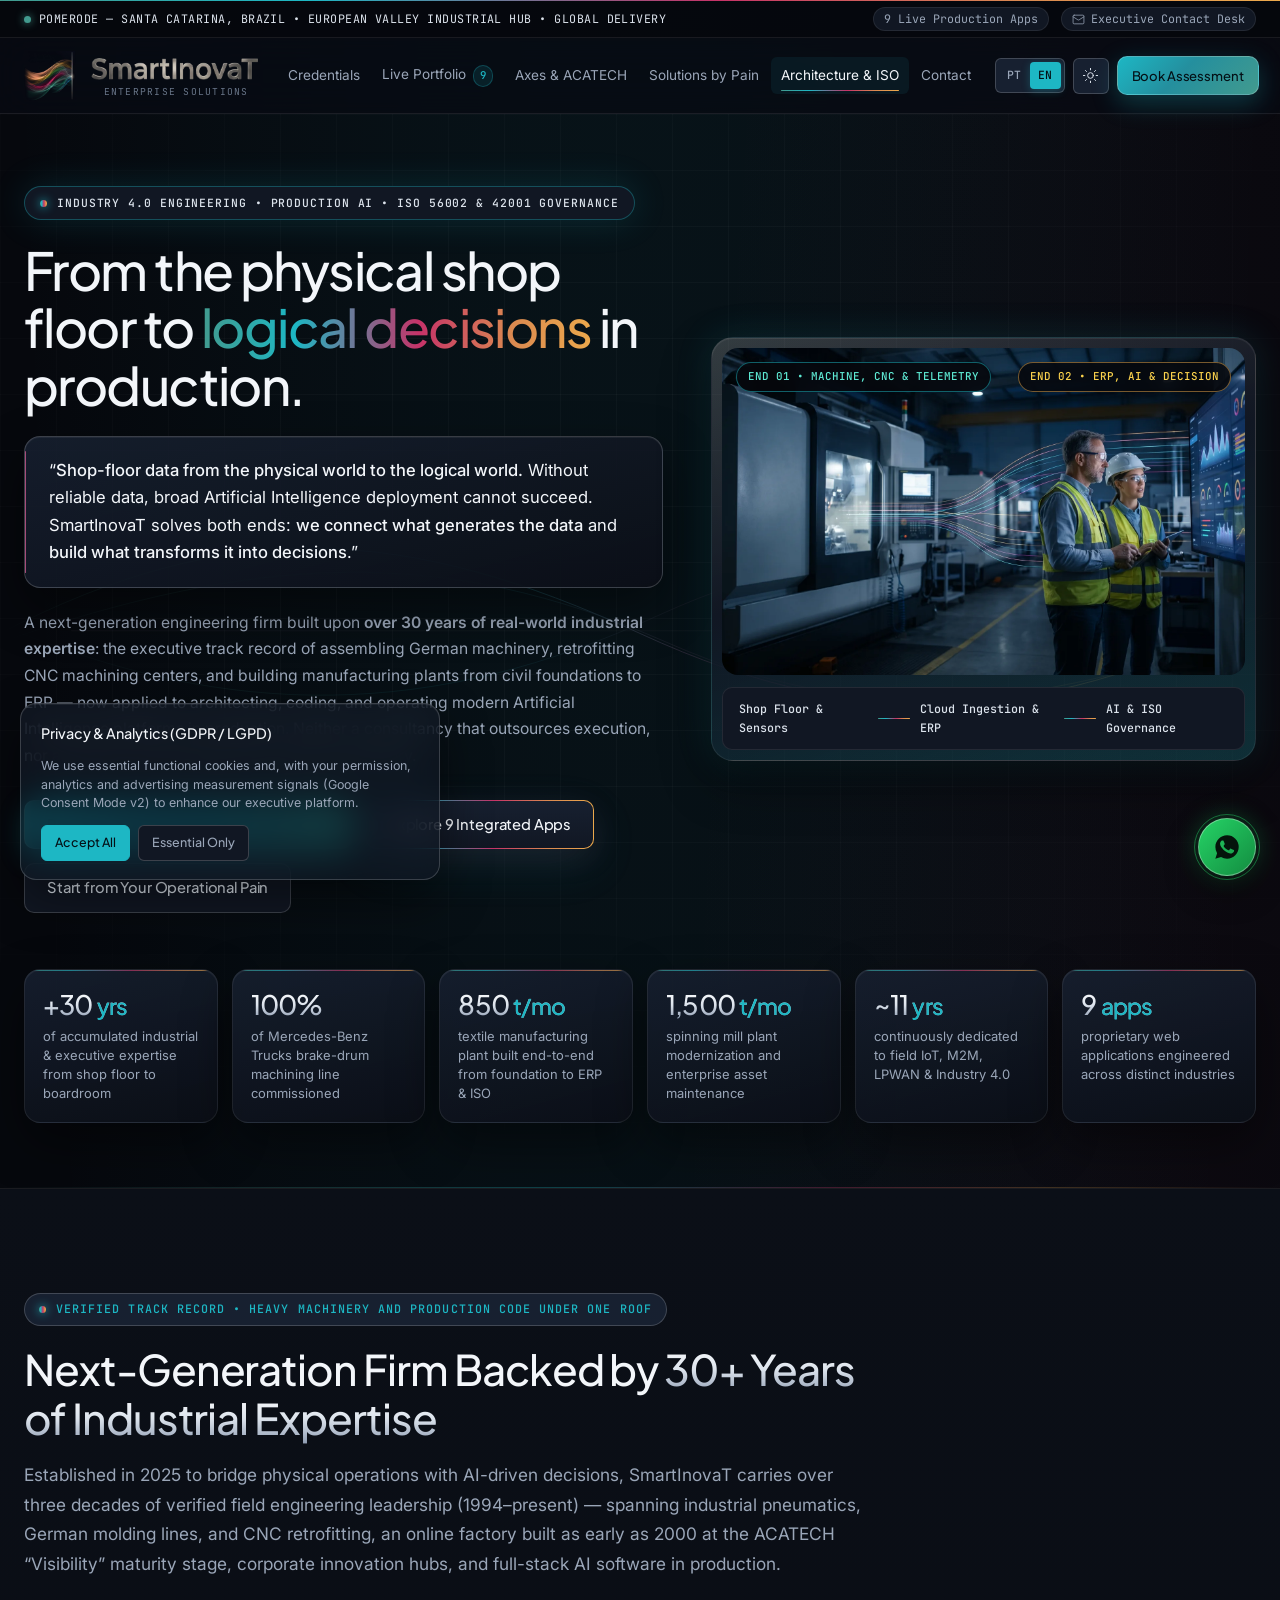
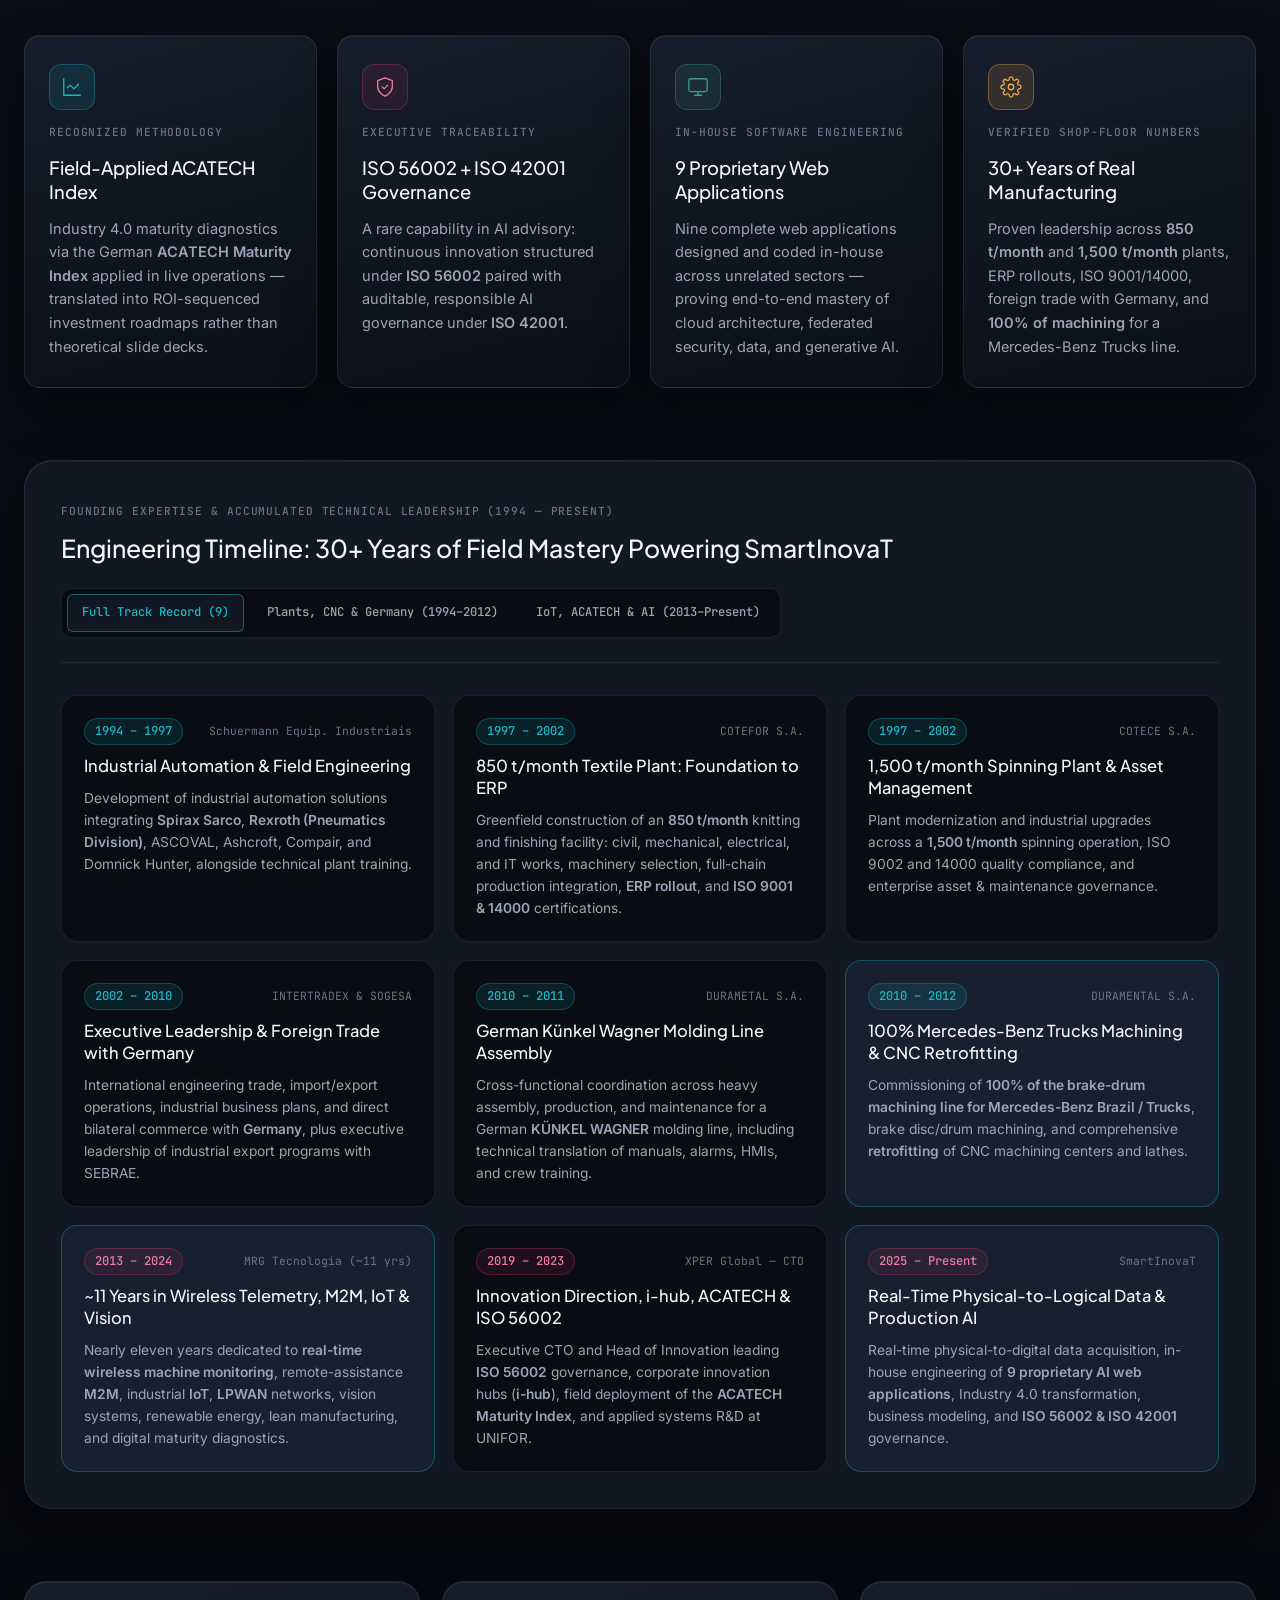
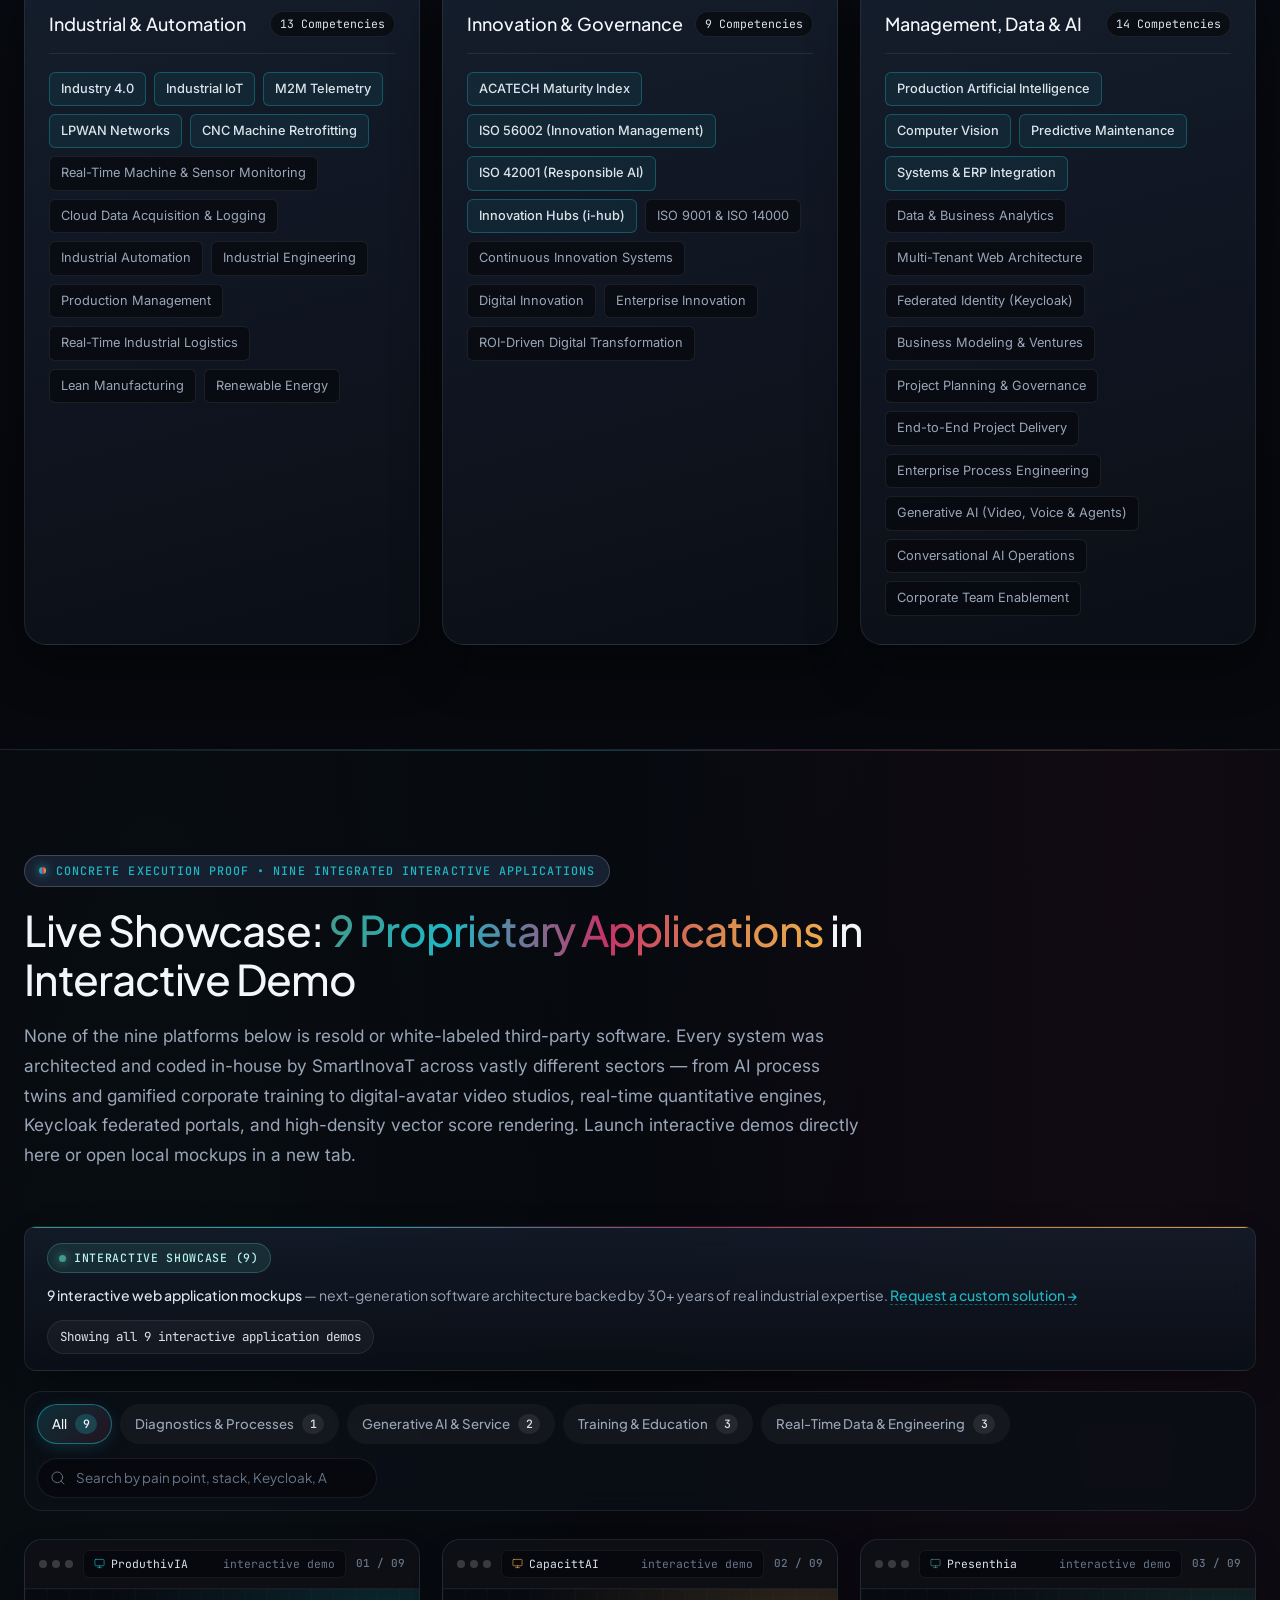
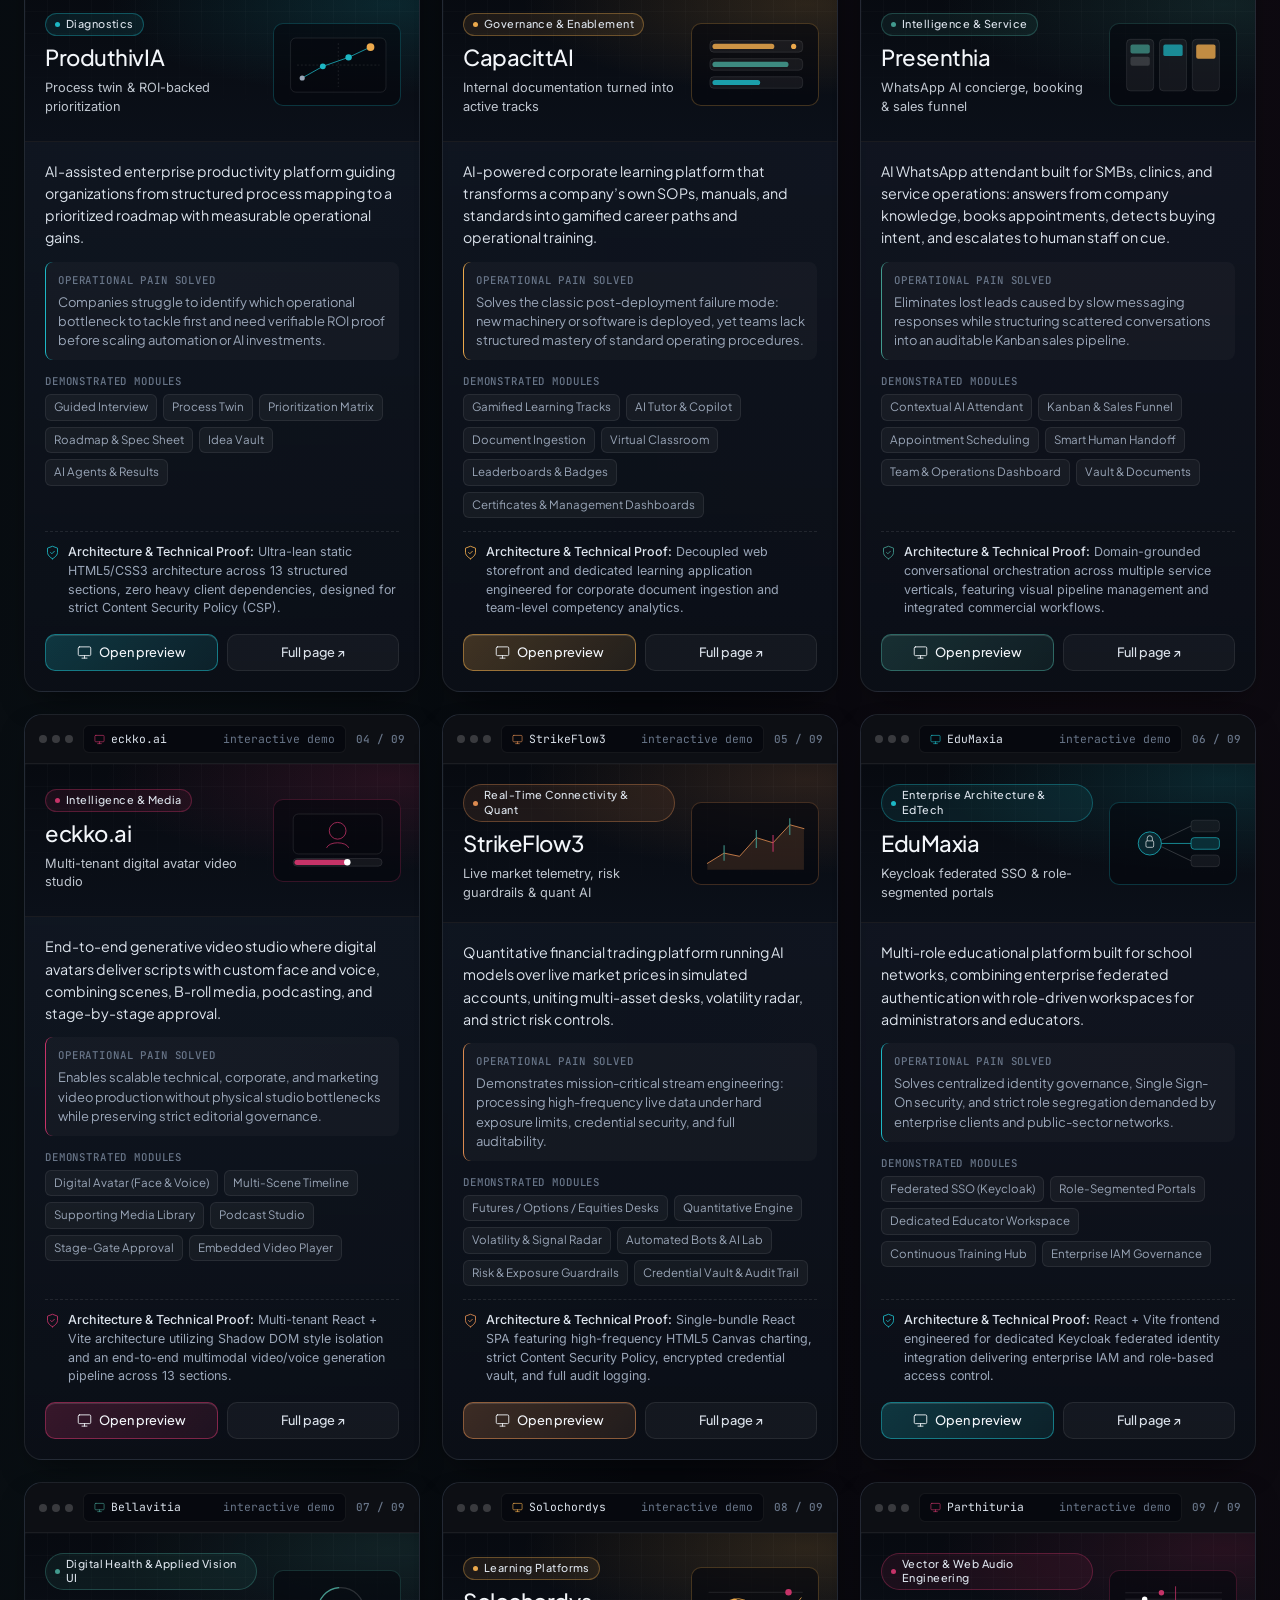
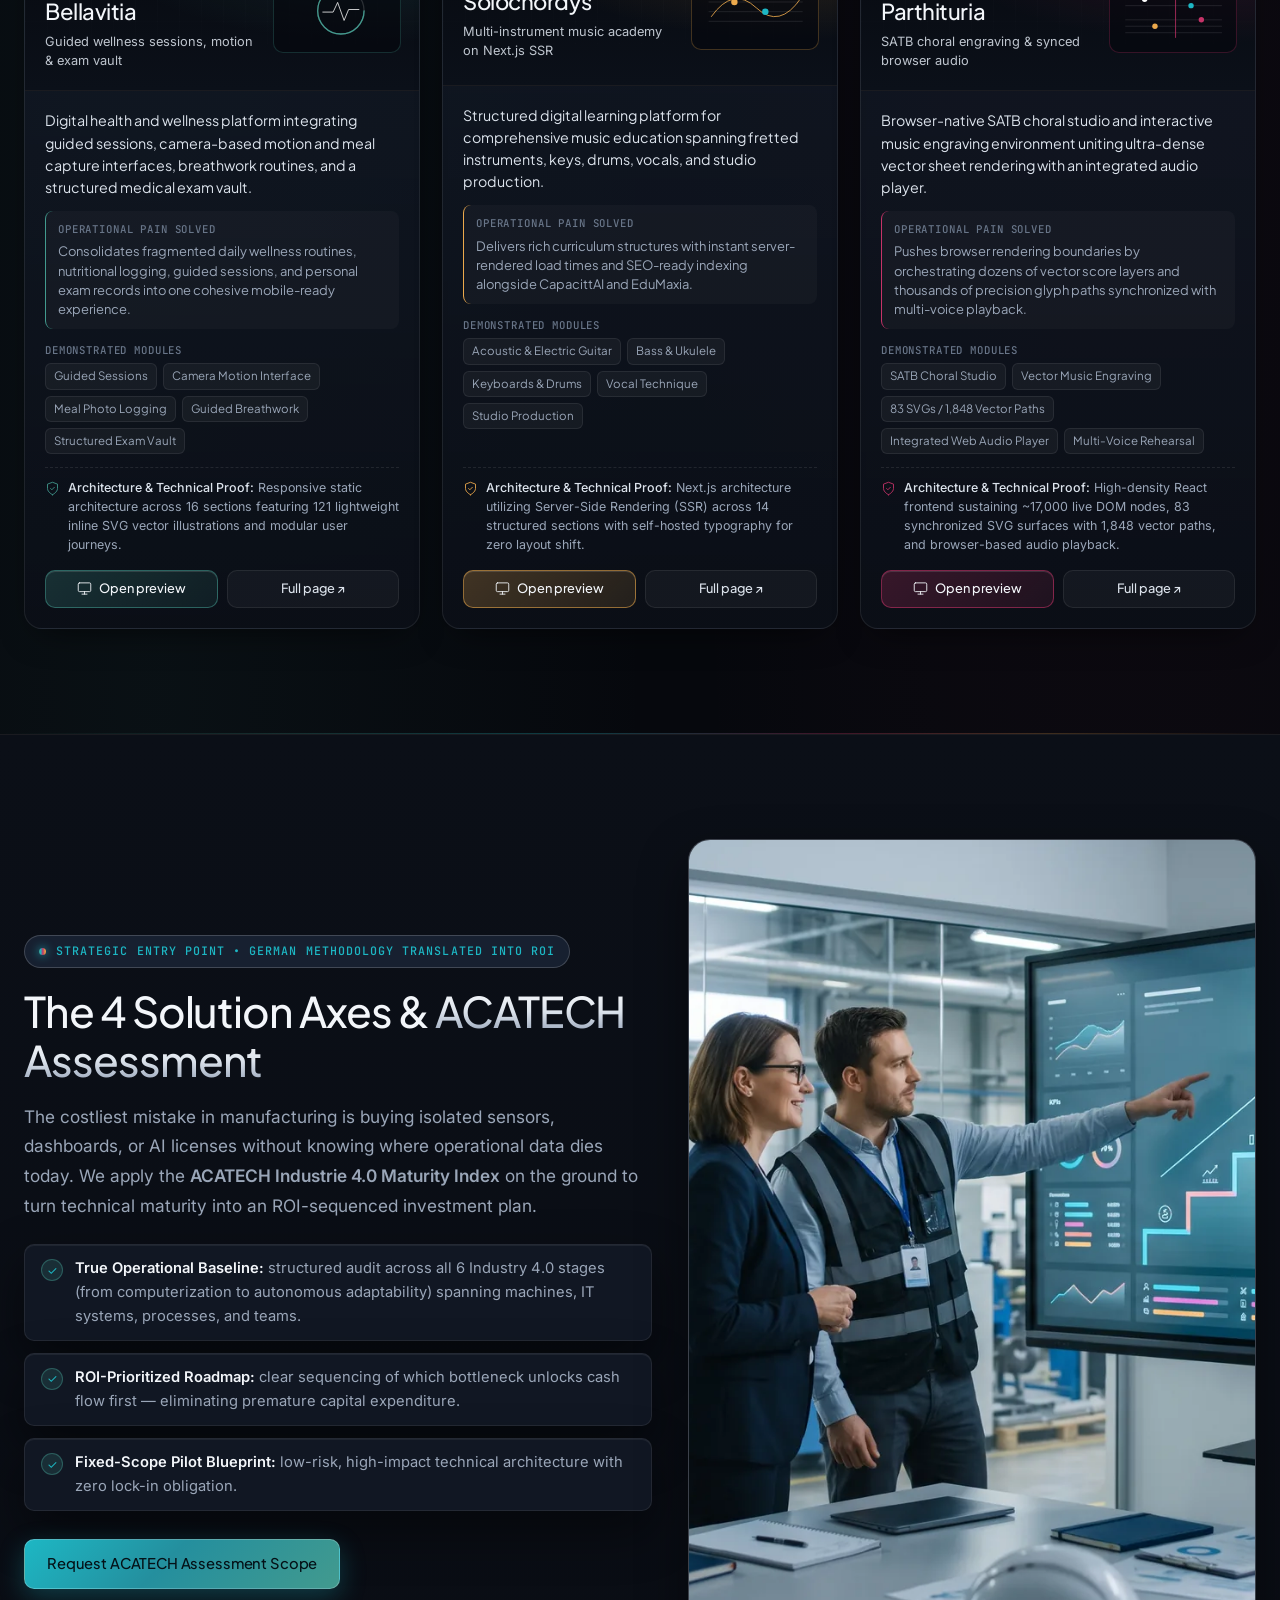
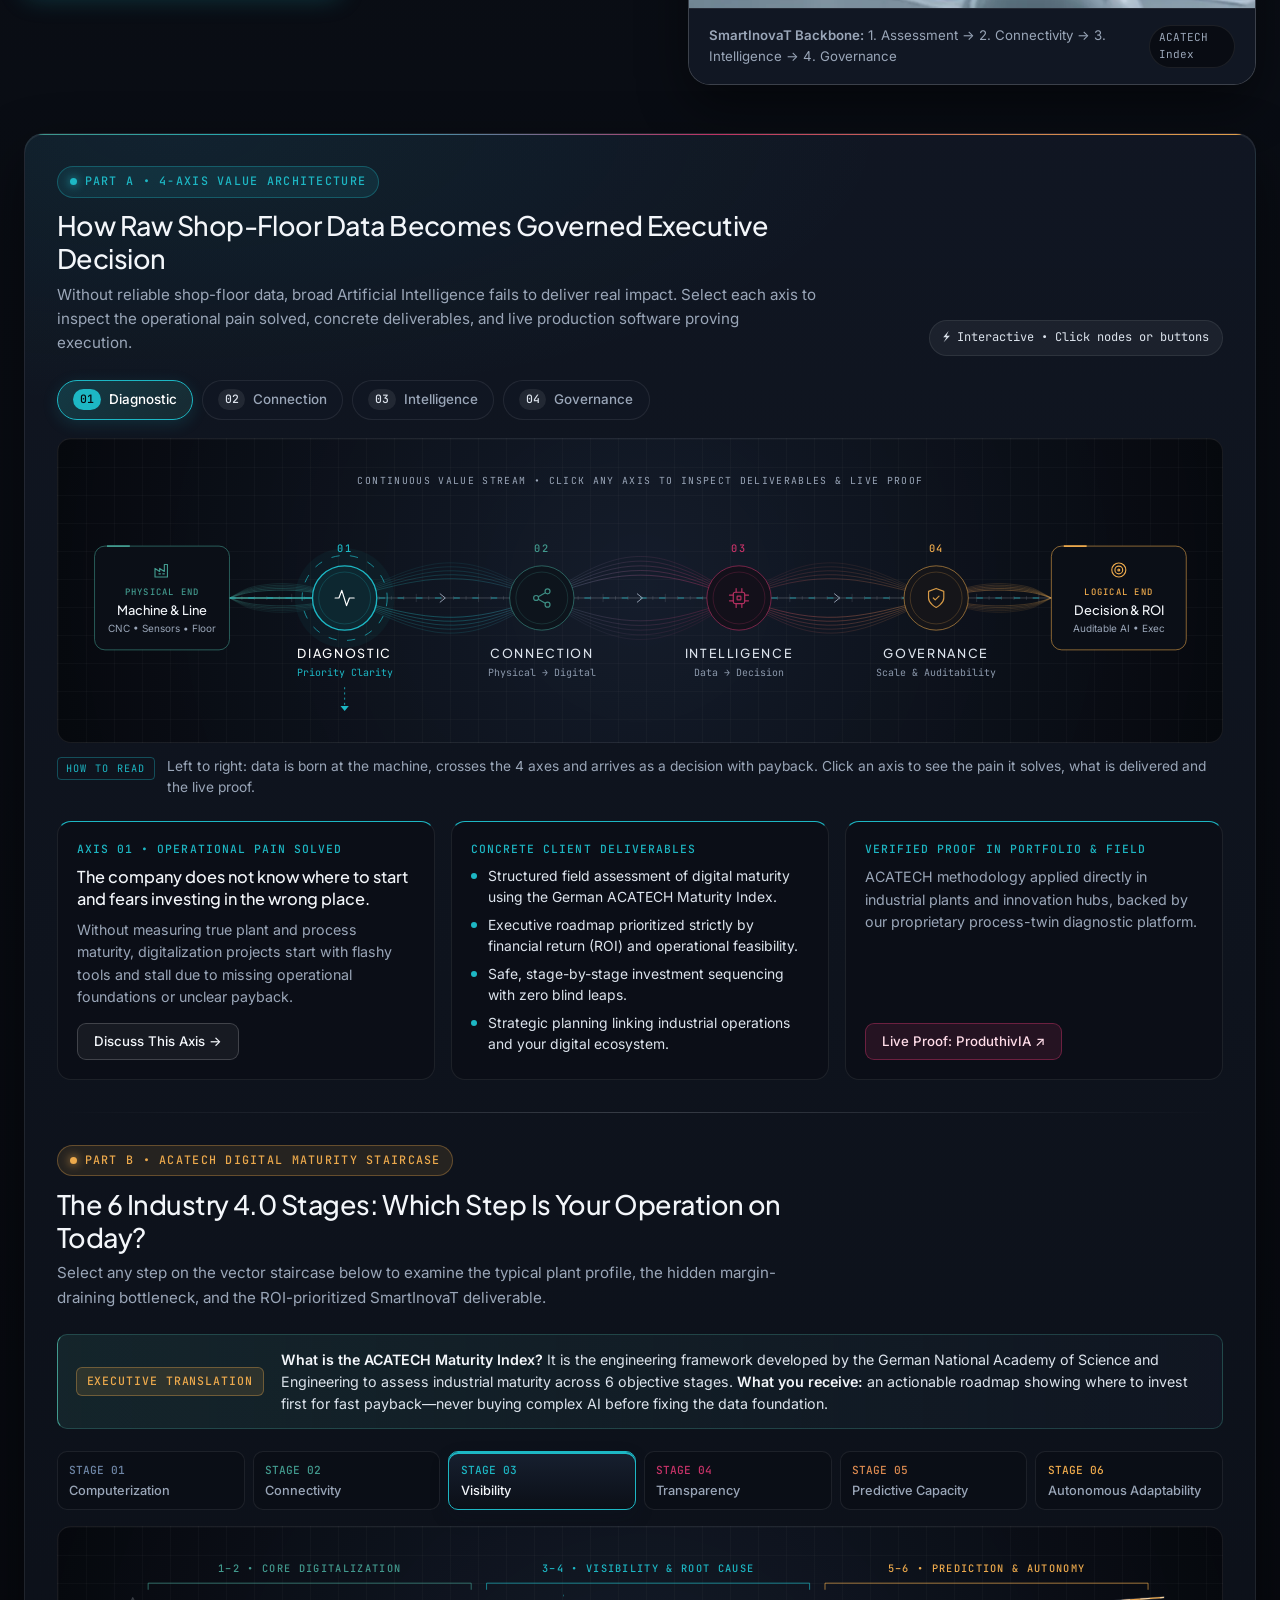
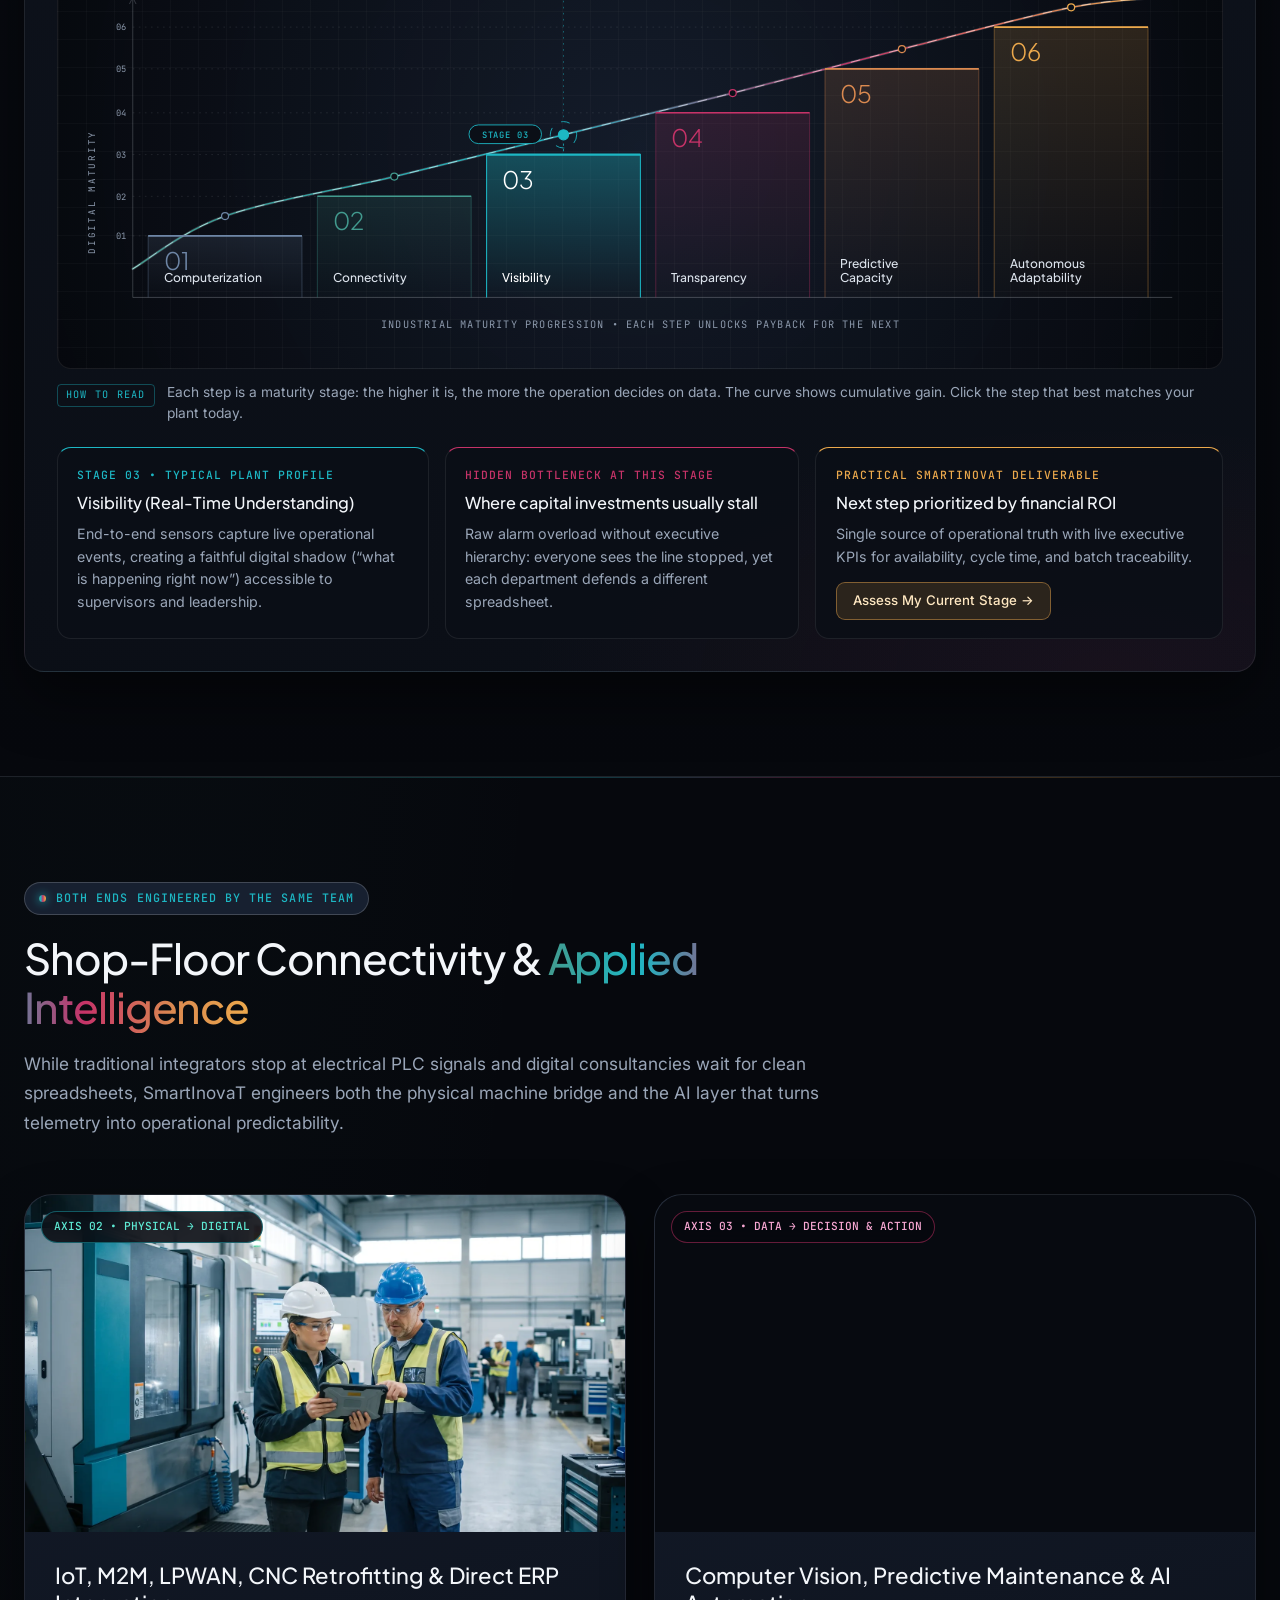
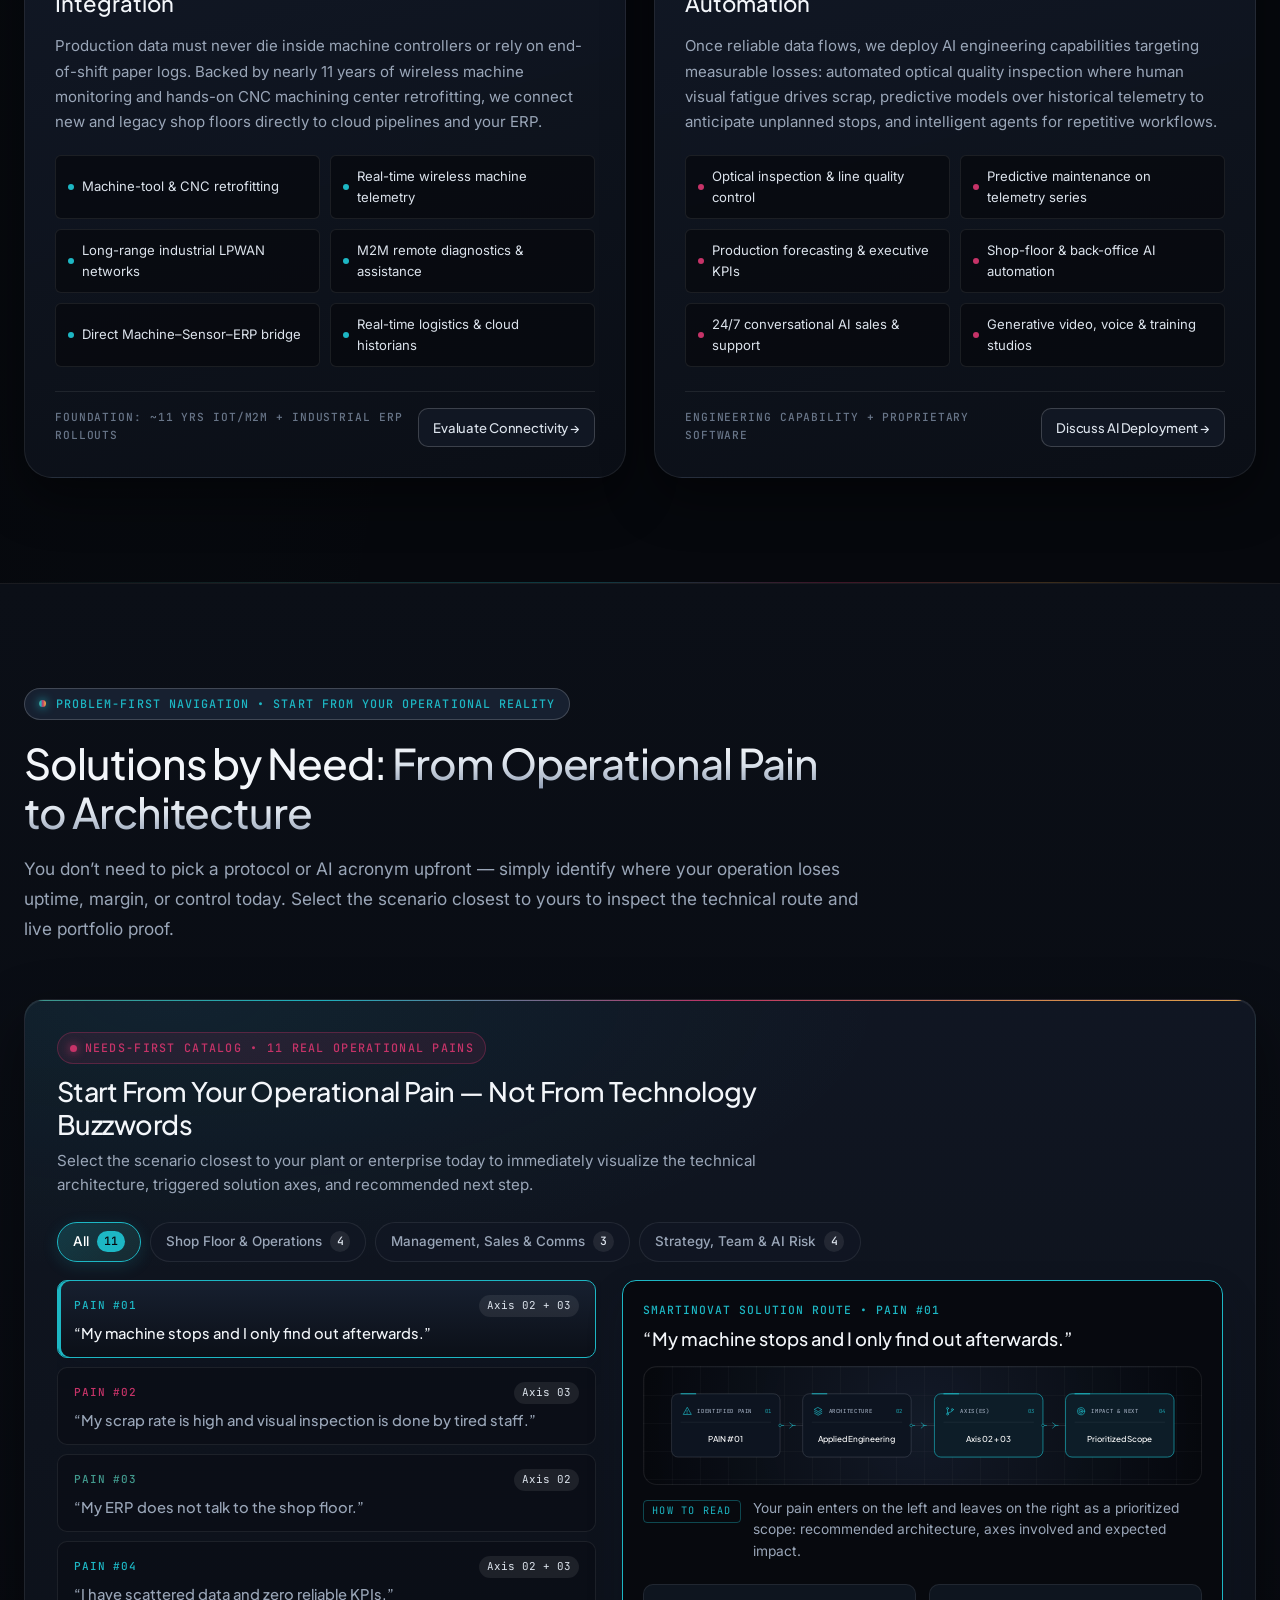
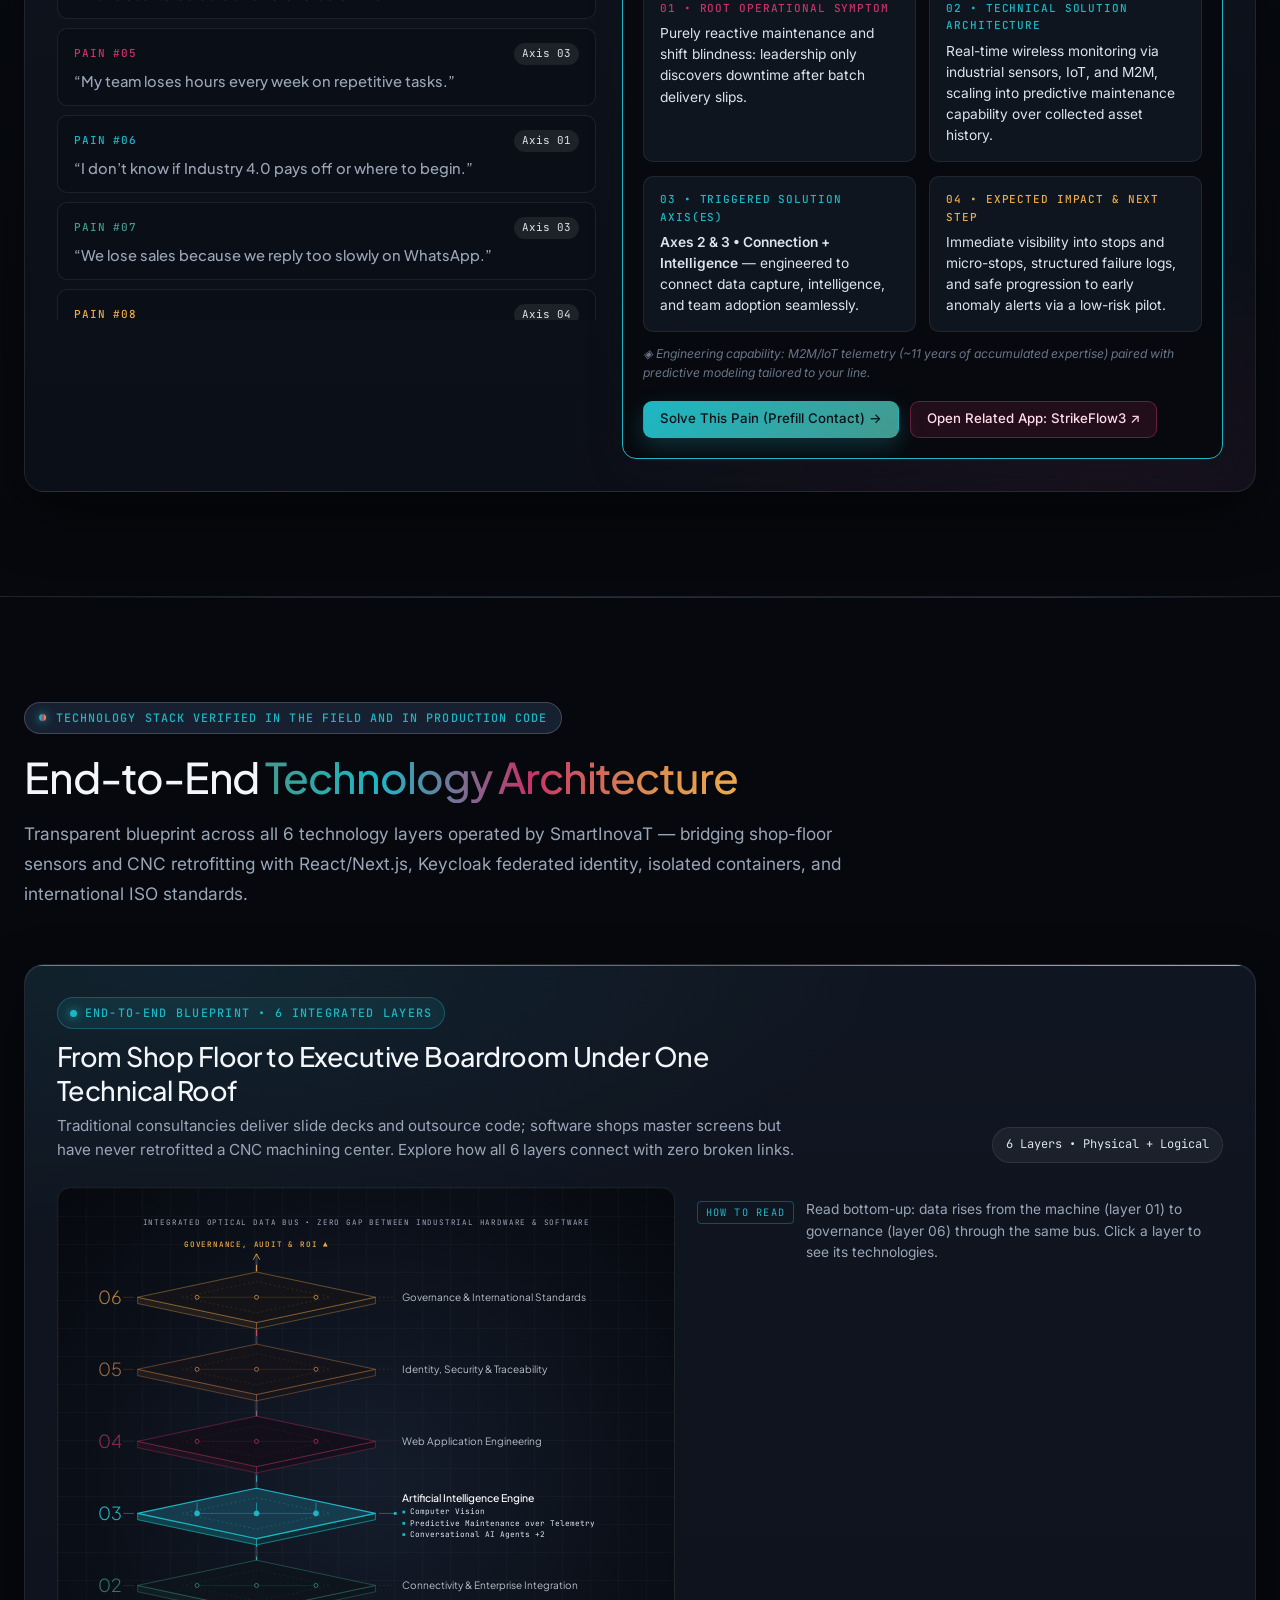
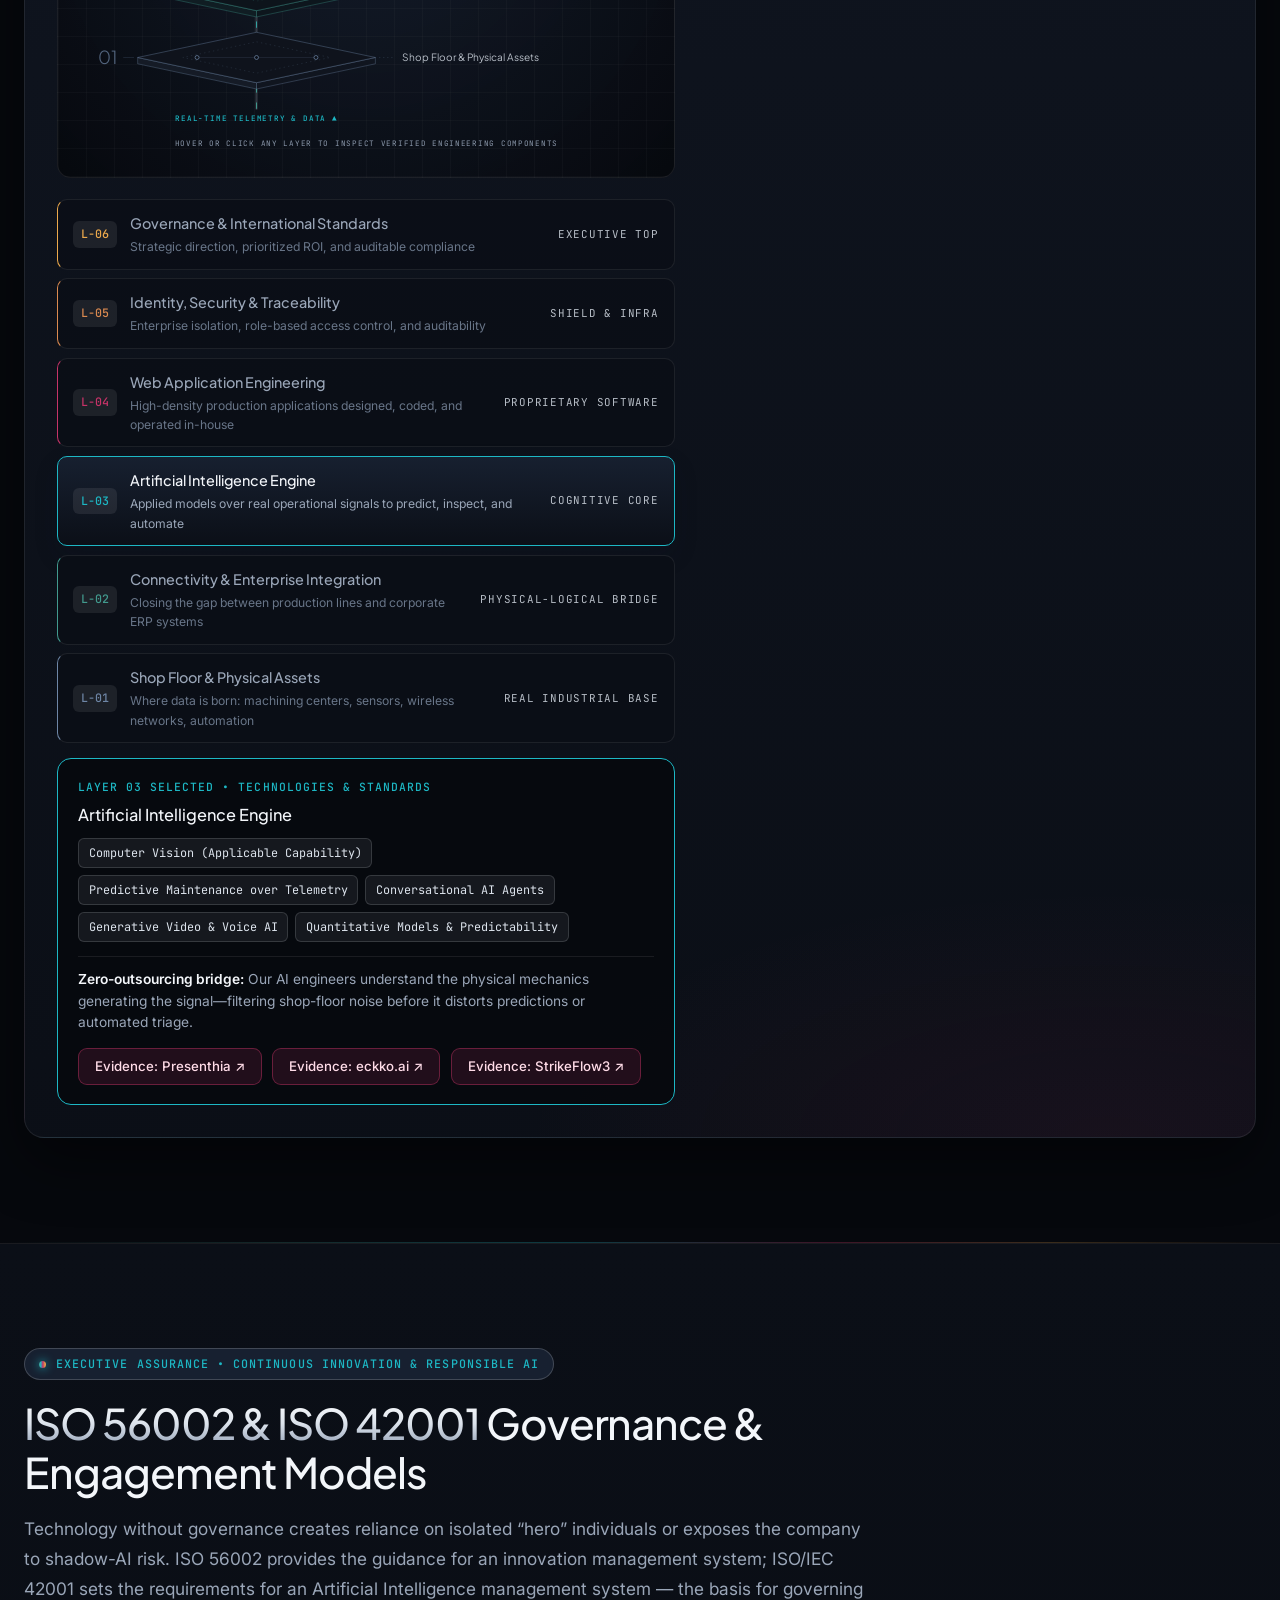
==== commit 9f098e95: "Troca a imagem lateral do bloco "Sua necessidade não está nesta lista?" Foto real (gestor explicando" ====
--- a/en/index.html
+++ b/en/index.html
@@ -80,9 +80,9 @@
   <link href="https://fonts.googleapis.com/css2?family=Inter:wght@300;400;500;600&amp;family=JetBrains+Mono:wght@300;400;500&amp;family=Plus+Jakarta+Sans:wght@300;400;500;600&amp;display=swap" rel="stylesheet" />
 
   <!-- Modular Stylesheets -->
-  <link rel="stylesheet" href="../assets/css/main.css?v=20261126" />
-  <link rel="stylesheet" href="../assets/css/portfolio.css?v=20261126" />
-  <link rel="stylesheet" href="../assets/css/infographics.css?v=20261126" />
+  <link rel="stylesheet" href="../assets/css/main.css?v=202611262" />
+  <link rel="stylesheet" href="../assets/css/portfolio.css?v=202611262" />
+  <link rel="stylesheet" href="../assets/css/infographics.css?v=202611262" />
 
   <!-- Schema.org Advanced English @graph -->
   <script type="application/ld+json">
@@ -937,15 +937,15 @@
           </div>
           <div class="bespoke-banner__art">
             <picture>
-              <source srcset="../assets/images/brand-wave-split.webp" type="image/webp" />
+              <source srcset="../assets/images/foto-conversa-problema.webp" type="image/webp" />
               <img
-                src="../assets/images/brand-wave-split.jpg"
-                alt="SmartInovaT visual identity with spectral light waves converging into a vertical brushed titanium axis"
+                src="../assets/images/foto-conversa-problema.jpg"
+                alt="A plant manager explains an operational problem on a glass board while a consulting engineer listens and takes notes, with the shop floor in the background"
                 data-i18n-alt="bespoke_img_alt"
                 loading="lazy"
                 decoding="async"
-                width="1376"
-                height="768"
+                width="1200"
+                height="1200"
               />
             </picture>
           </div>
@@ -1285,8 +1285,8 @@
   </a>
 
   <!-- Integrated Modules -->
-  <script src="../assets/js/portfolio-viewer.js?v=20261126"></script>
-  <script src="../assets/js/infographics.js?v=20261126"></script>
-  <script src="../assets/js/main.js?v=20261126"></script>
+  <script src="../assets/js/portfolio-viewer.js?v=202611262"></script>
+  <script src="../assets/js/infographics.js?v=202611262"></script>
+  <script src="../assets/js/main.js?v=202611262"></script>
 </body>
 </html>
--- a/assets/css/main.css
+++ b/assets/css/main.css
@@ -1545,18 +1545,24 @@
   overflow: hidden;
 }
 
+.bespoke-banner__art picture {
+  display: block;
+  position: absolute;
+  inset: 0;
+}
+
 .bespoke-banner__art img {
   width: 100%;
   height: 100%;
   object-fit: cover;
-  opacity: 0.92;
+  object-position: 50% 38%;
 }
 
 .bespoke-banner__art::after {
   content: '';
   position: absolute;
   inset: 0;
-  background: linear-gradient(90deg, rgba(12, 16, 25, 0.92) 0%, rgba(12, 16, 25, 0.18) 42%, transparent 100%);
+  background: linear-gradient(90deg, rgba(12, 16, 25, 0.78) 0%, rgba(12, 16, 25, 0.12) 26%, transparent 60%);
 }
 
 :root[data-theme="light"] .bespoke-banner__art::after {
